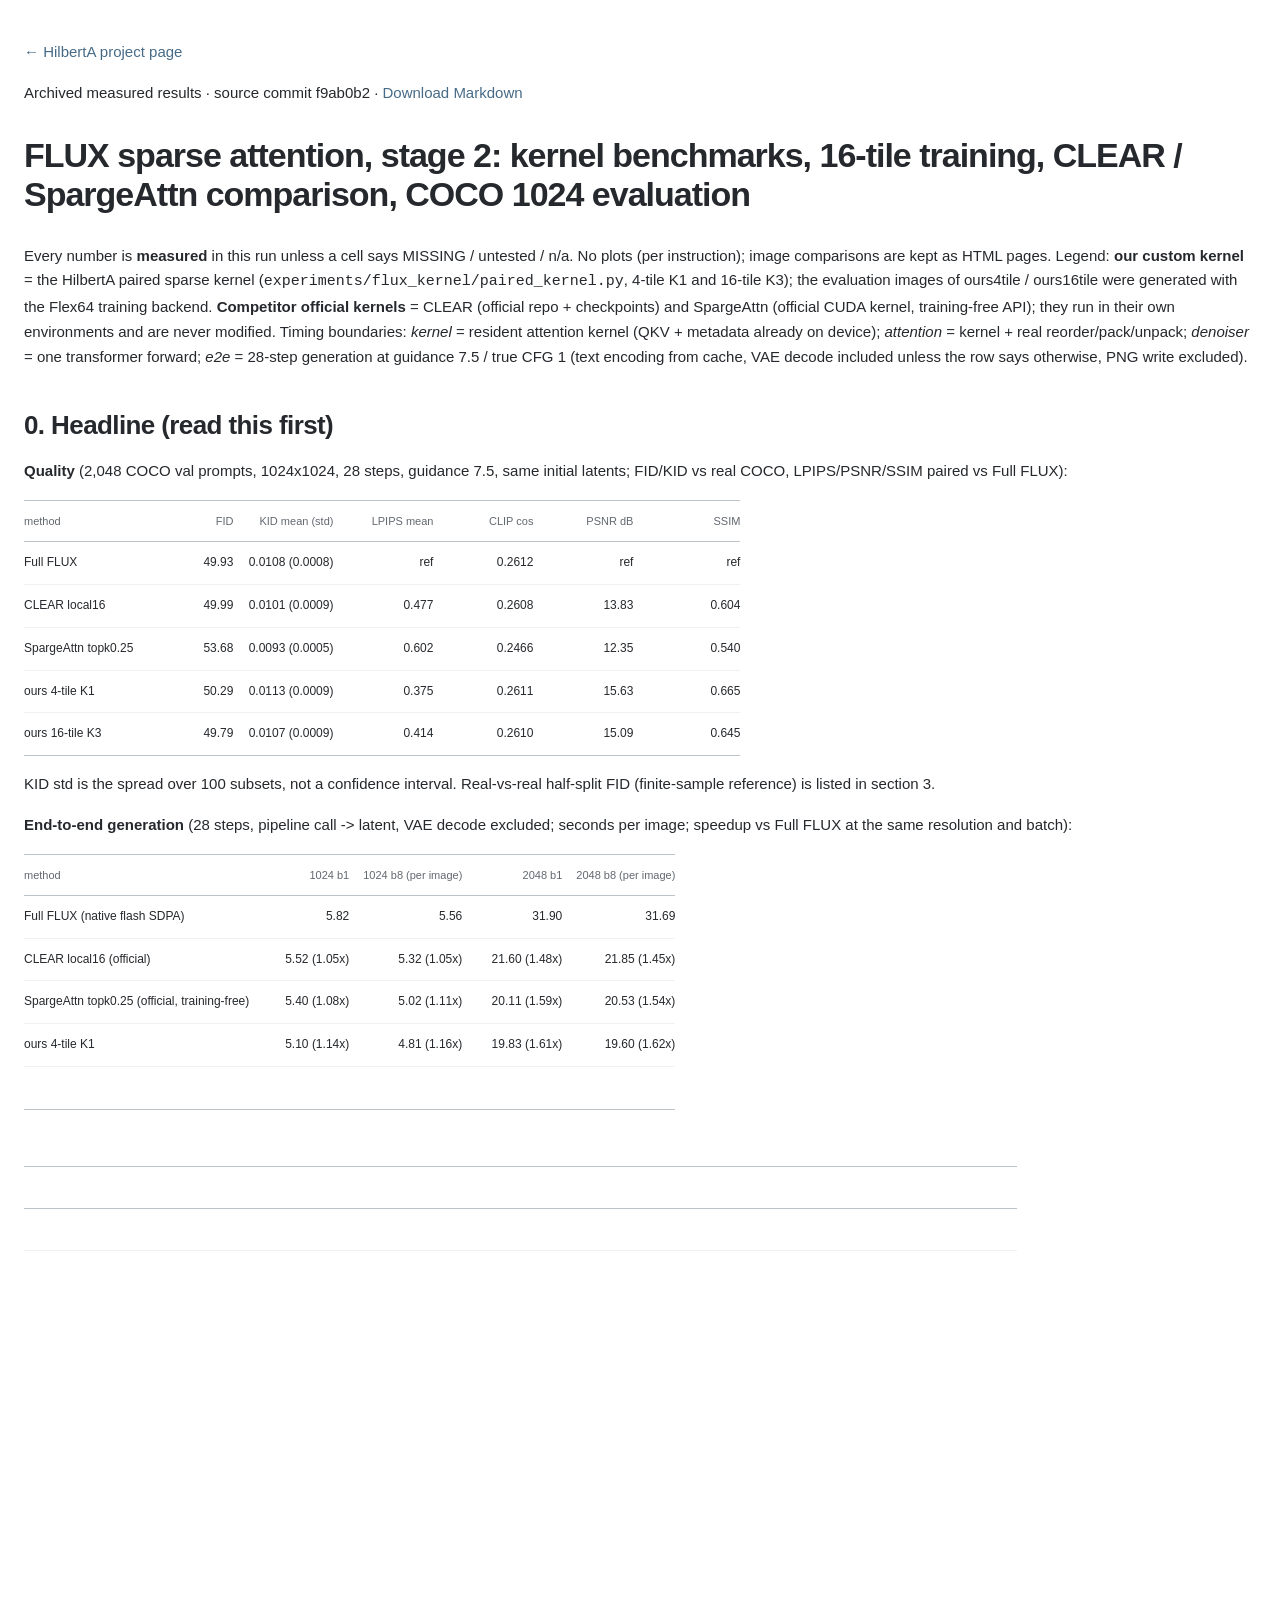
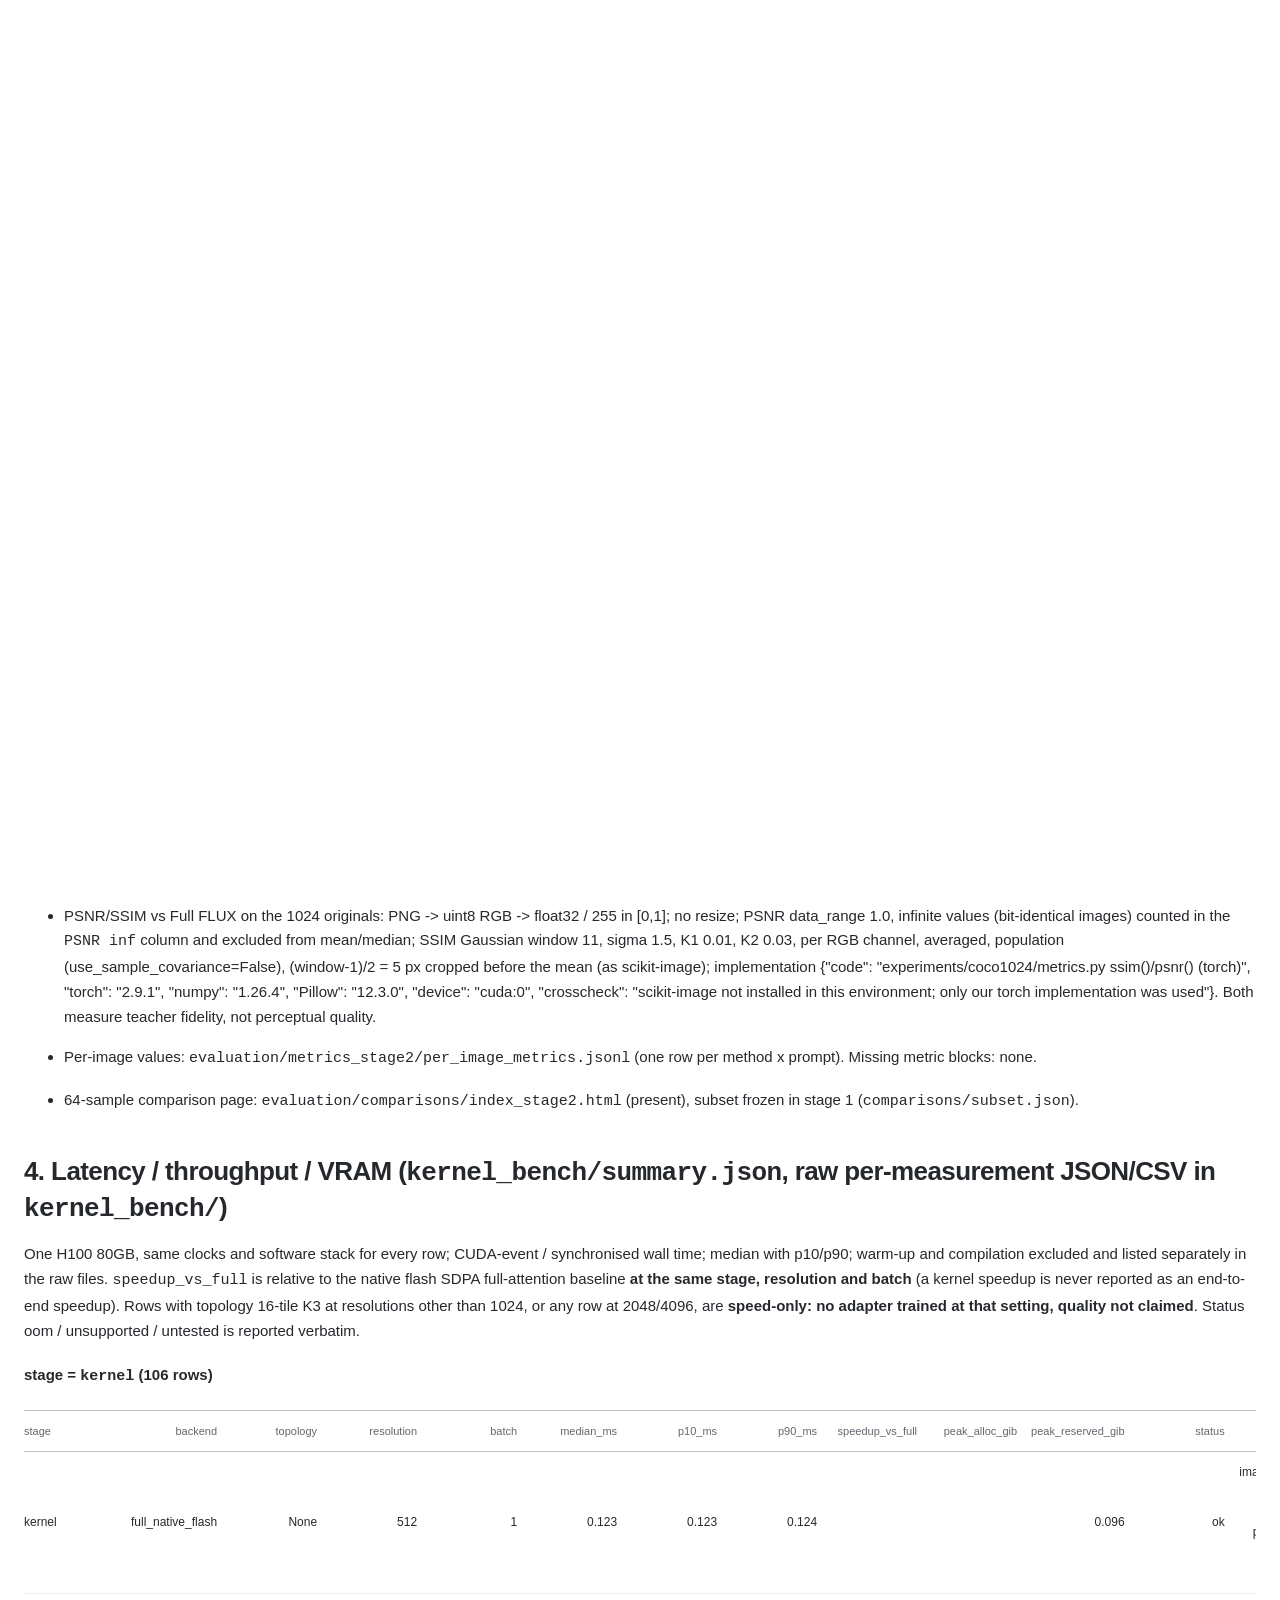
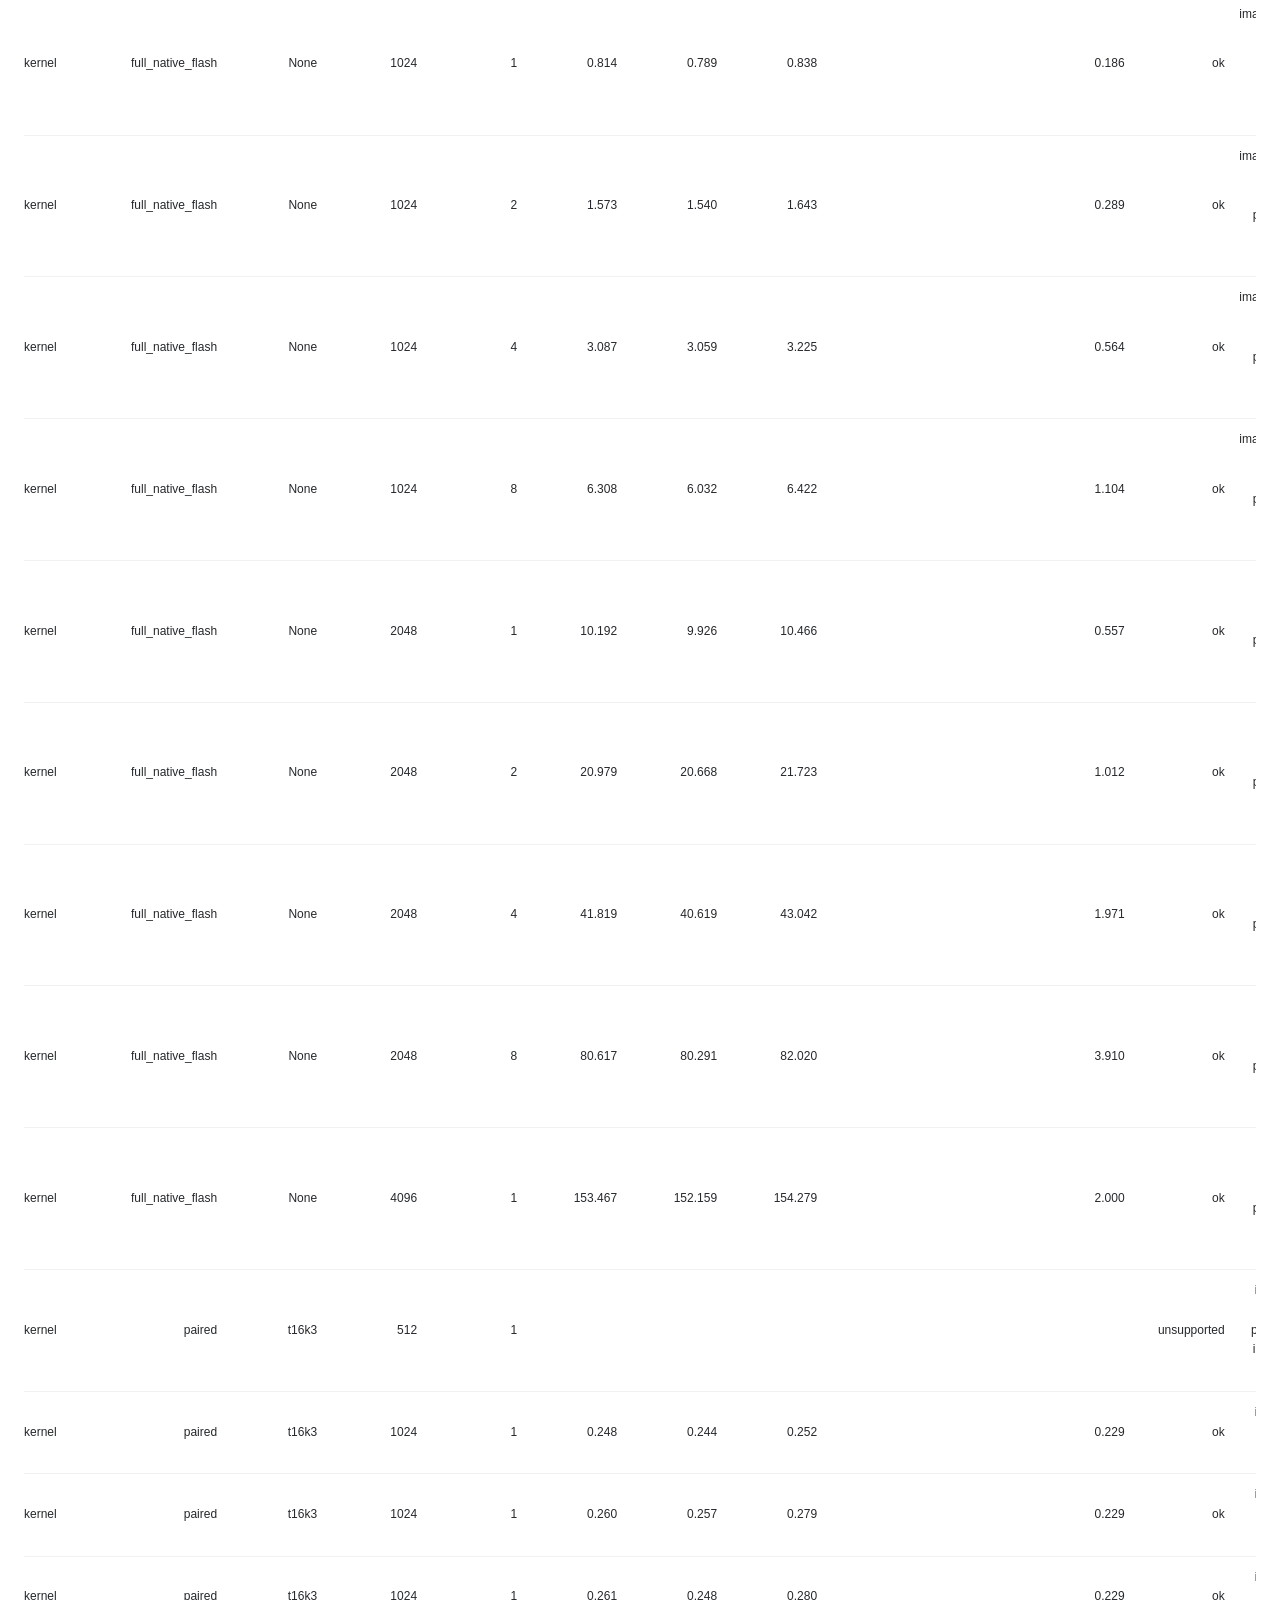
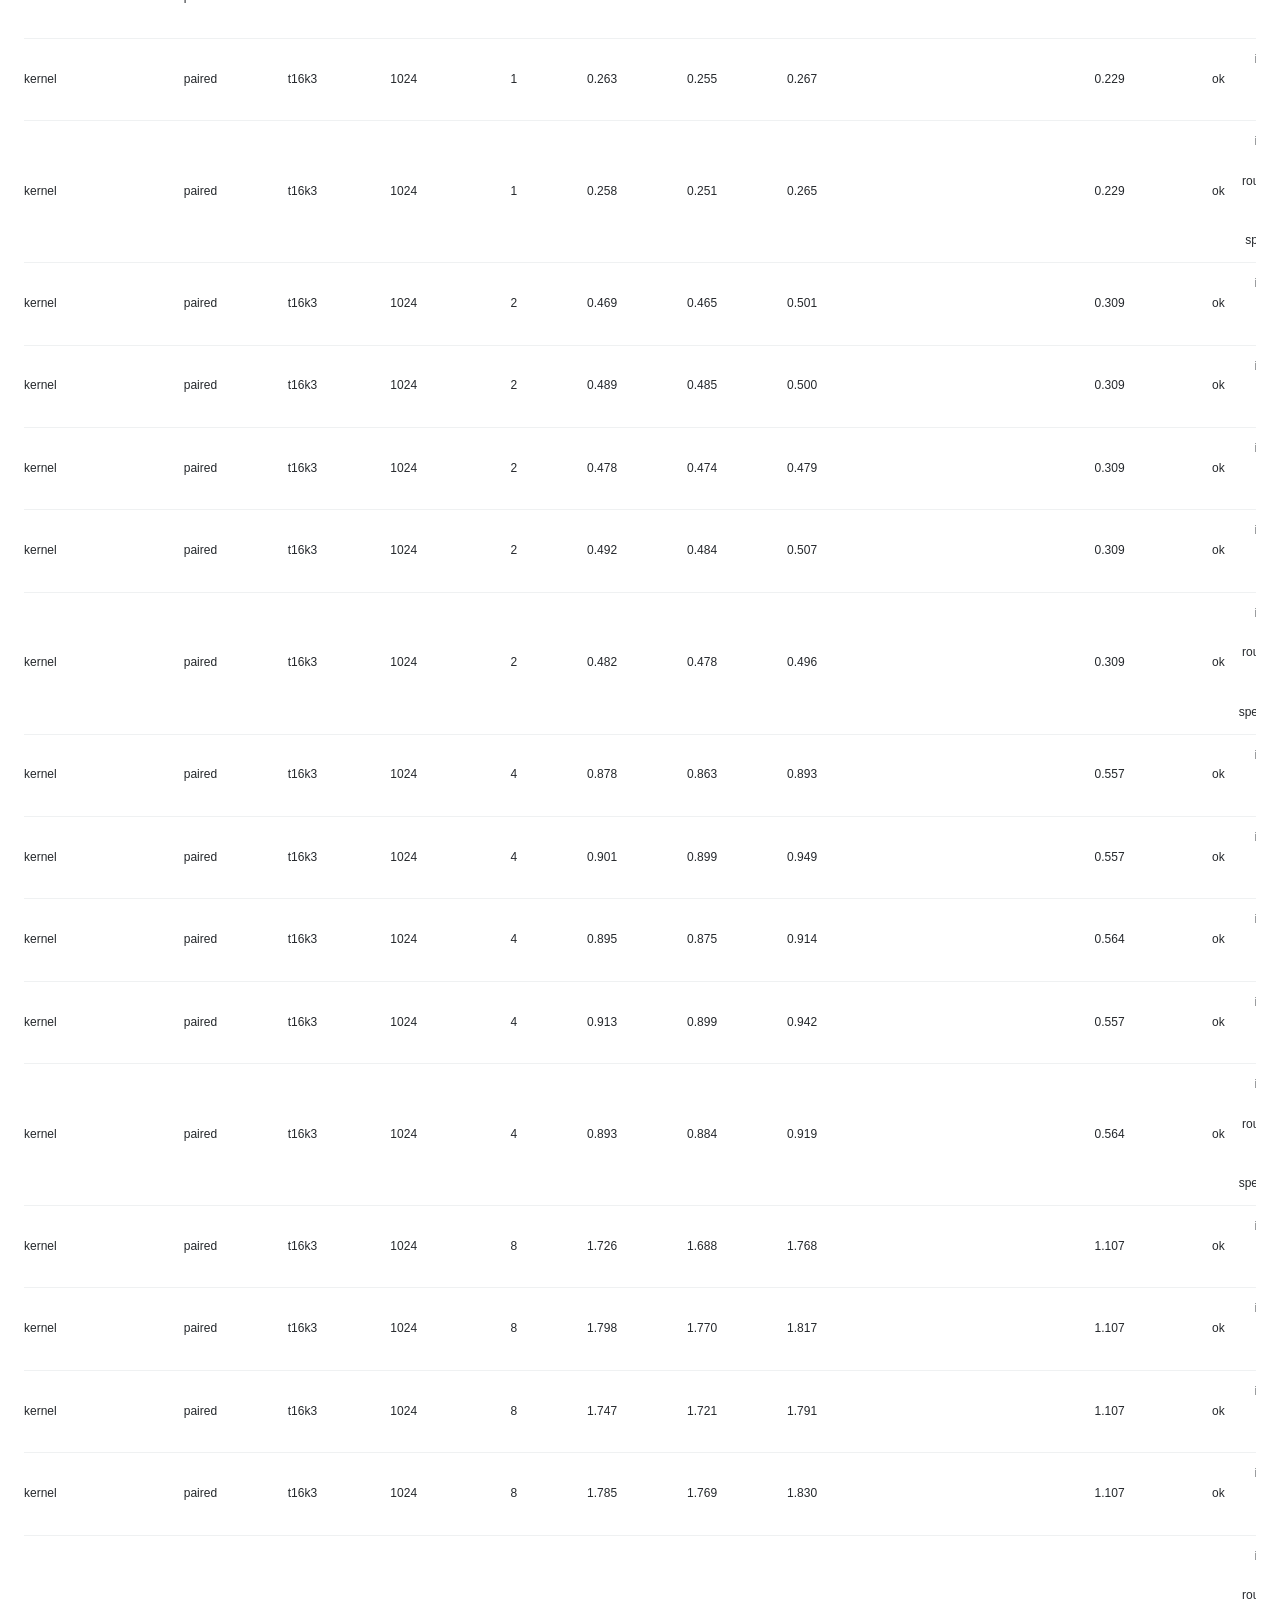
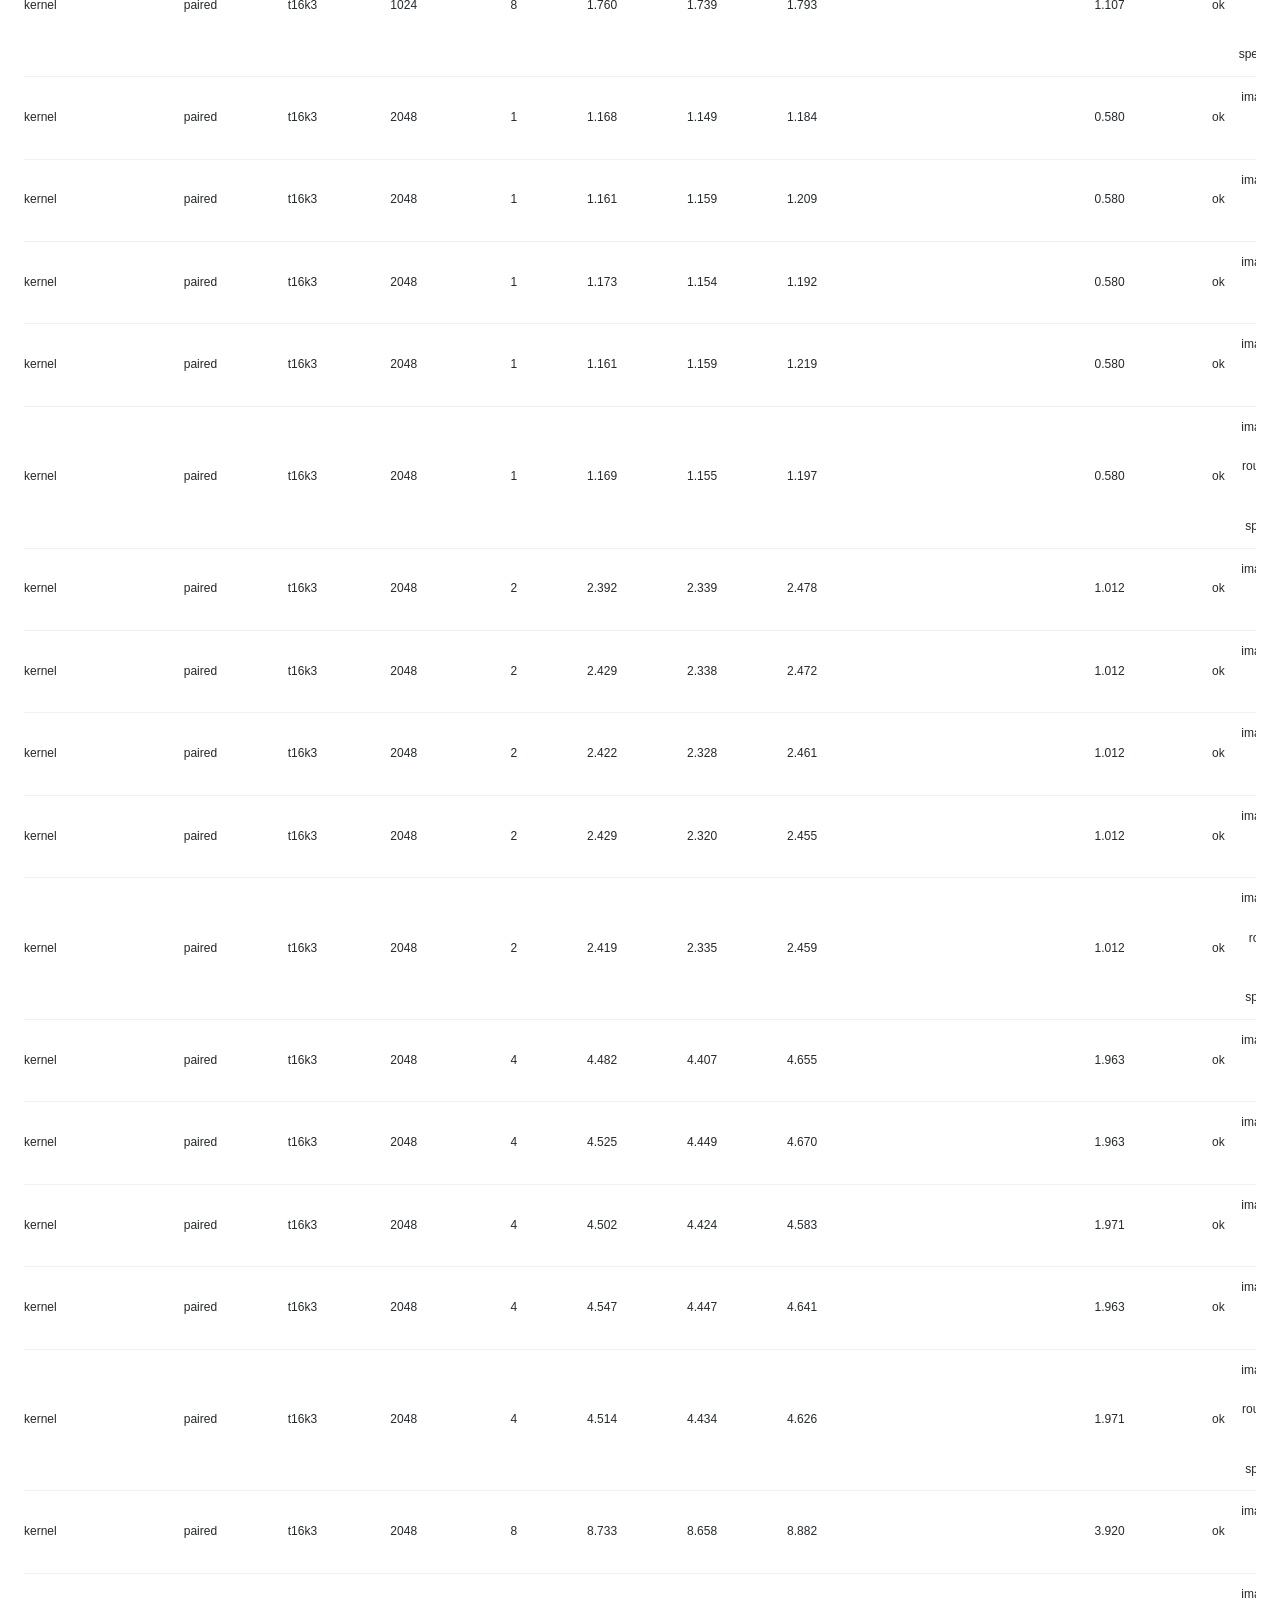
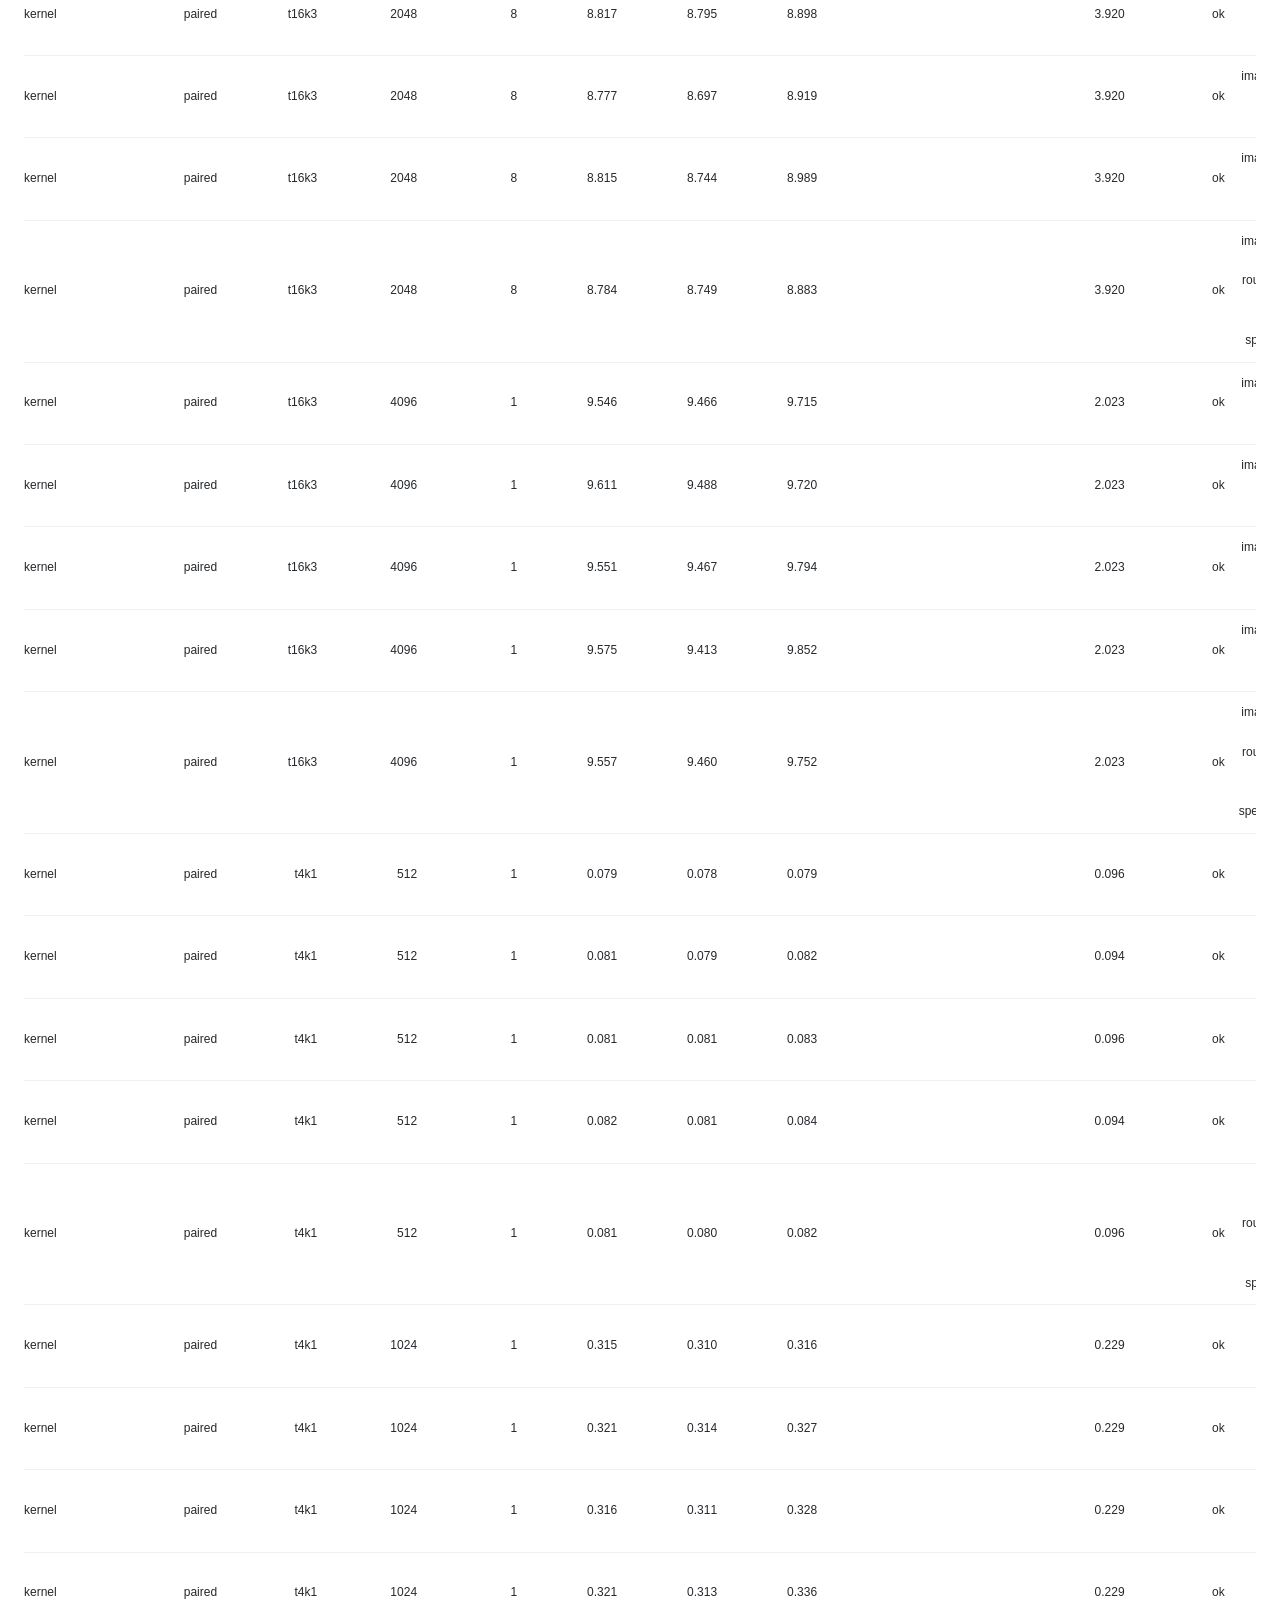
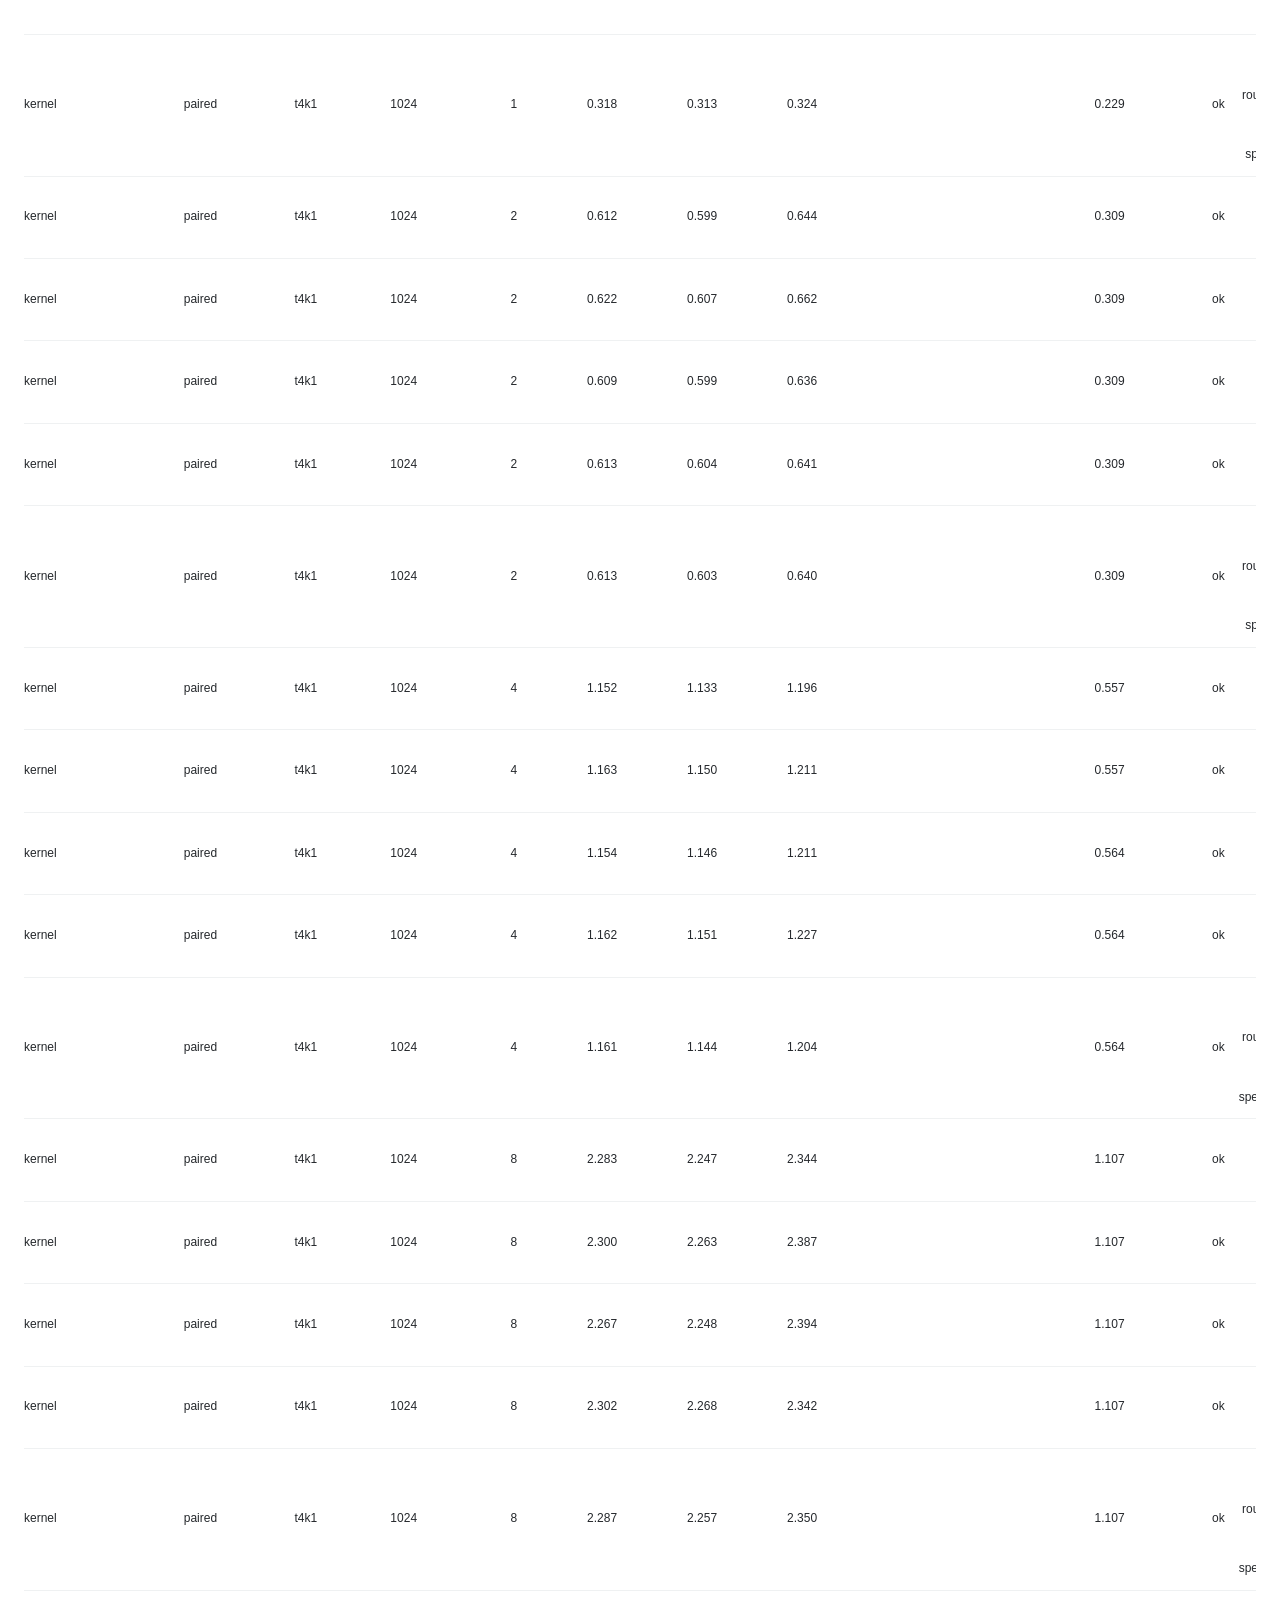
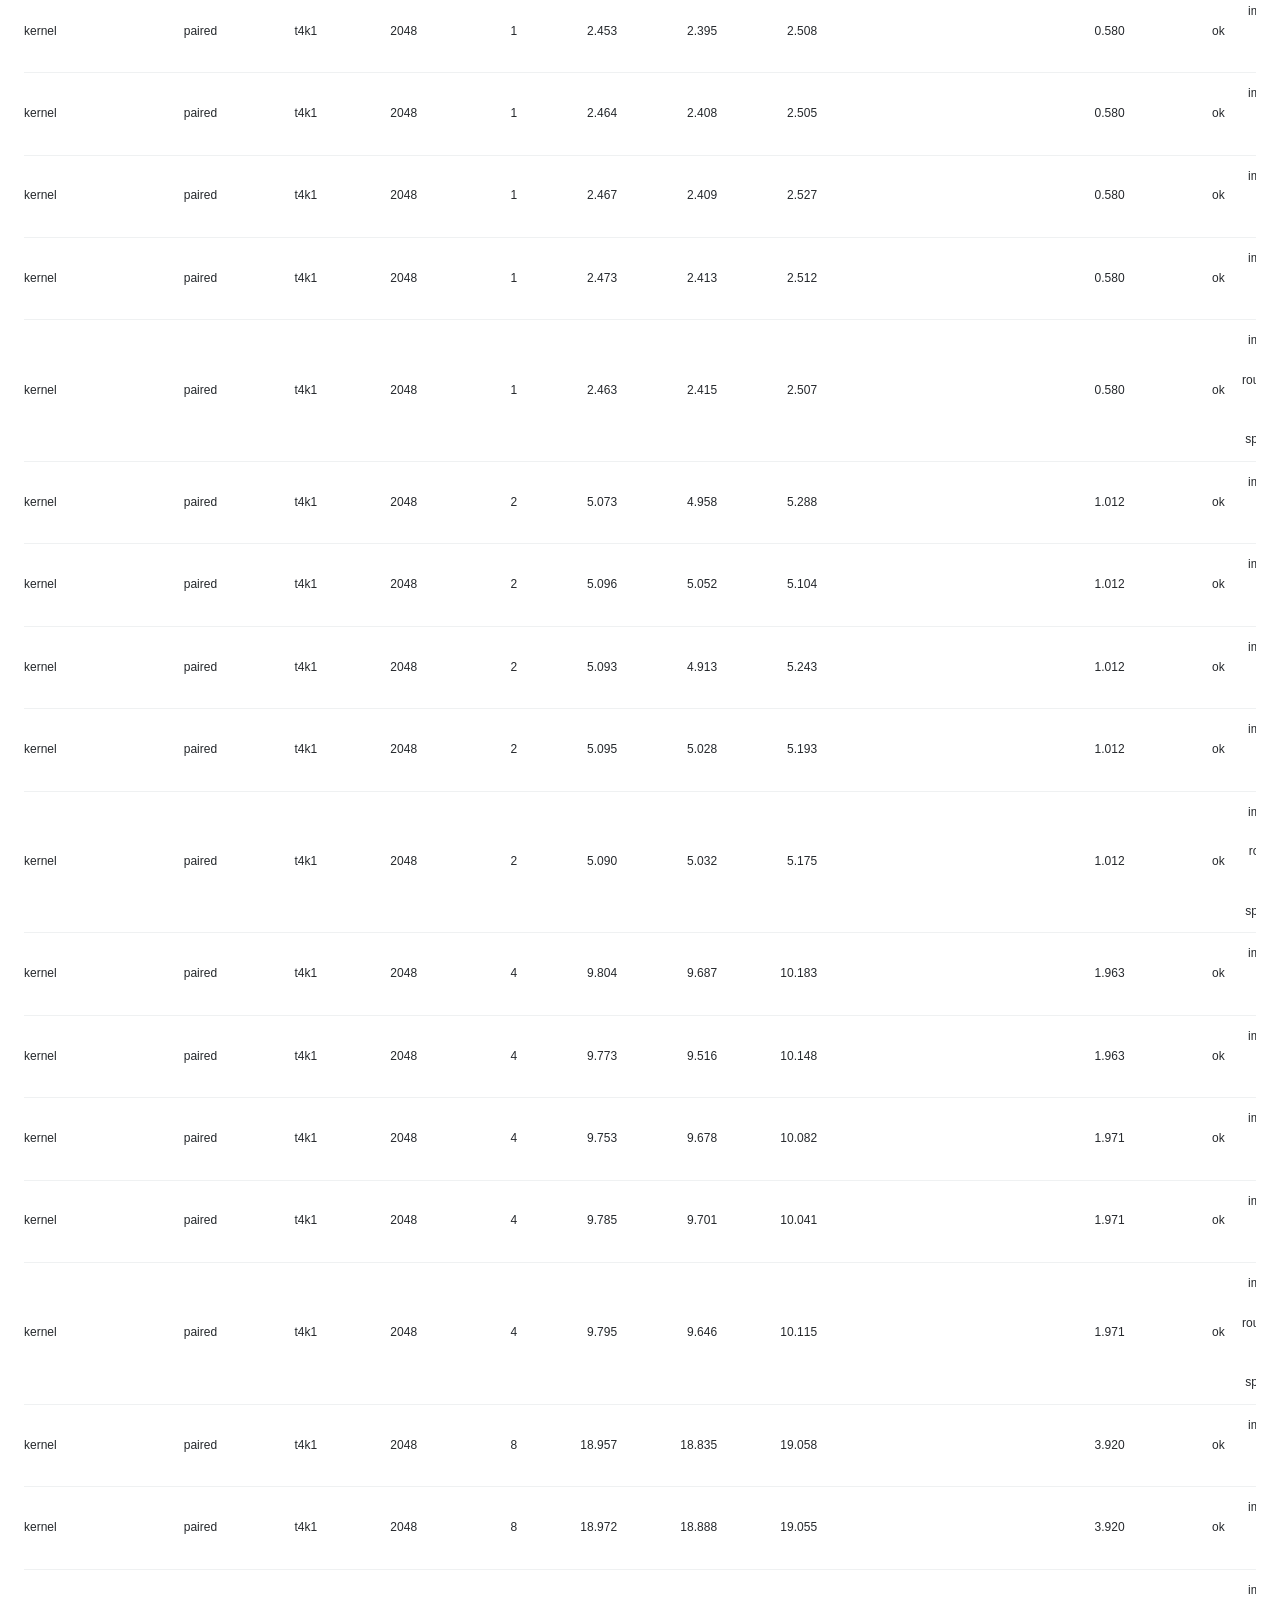
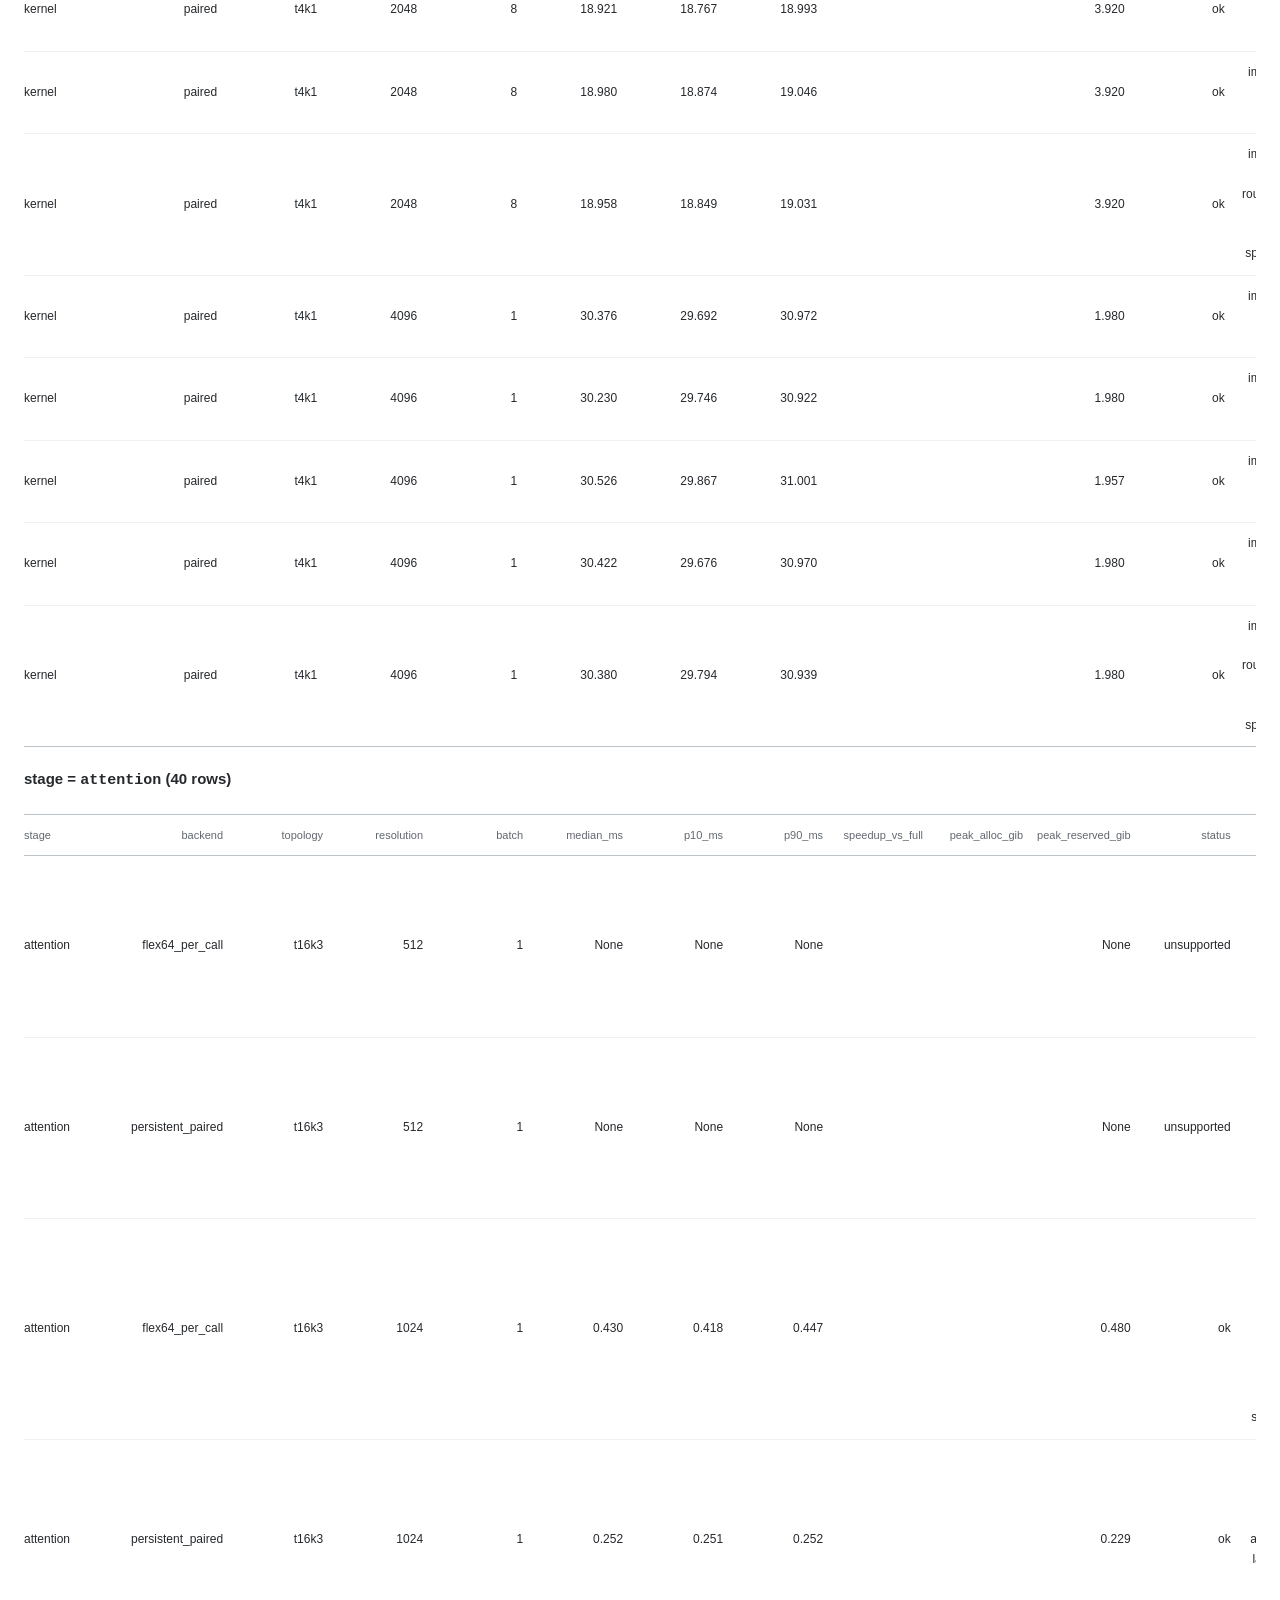
==== website/reports/REPORT_STAGE2.html @ 9c3aa0a6 "Publish HilbertA FLUX release and project site" ====
<!doctype html><html lang="en"><meta charset="utf-8"><meta name="viewport" content="width=device-width,initial-scale=1"><title>REPORT STAGE2 · HilbertA</title><link rel="stylesheet" href="../assets/style.css"><style>main{max-width:1400px;padding:40px 24px}h1{font-size:34px;letter-spacing:-1px;margin:30px 0}h2{font-size:26px;margin:40px 0 16px}h3{margin:24px 0 12px}p,ul{margin:16px 0}table{display:block;overflow:auto;max-width:100%;font-size:12px}pre{overflow:auto;padding:20px;background:#eef2e8}td,th{white-space:normal;min-width:100px}a{color:var(--accent)}</style><main><a href="../index.html">← HilbertA project page</a><p>Archived measured results · source commit f9ab0b2 · <a href="REPORT_STAGE2.md">Download Markdown</a></p><h1 id="flux-sparse-attention-stage-2-kernel-benchmarks-16-tile-training-clear-spargeattn-comparison-coco-1024-evaluation">FLUX sparse attention, stage 2: kernel benchmarks, 16-tile training, CLEAR / SpargeAttn comparison, COCO 1024 evaluation</h1>
<p>Every number is <strong>measured</strong> in this run unless a cell says MISSING / untested / n/a. No plots (per instruction); image comparisons are kept as HTML pages. 
Legend: <strong>our custom kernel</strong> = the HilbertA paired sparse kernel (<code>experiments/flux_kernel/paired_kernel.py</code>, 4-tile K1 and 16-tile K3); the evaluation images of ours4tile / ours16tile were generated with the Flex64 training backend. 
<strong>Competitor official kernels</strong> = CLEAR (official repo + checkpoints) and SpargeAttn (official CUDA kernel, training-free API); they run in their own environments and are never modified. 
Timing boundaries: <em>kernel</em> = resident attention kernel (QKV + metadata already on device); <em>attention</em> = kernel + real reorder/pack/unpack; <em>denoiser</em> = one transformer forward; <em>e2e</em> = 28-step generation at guidance 7.5 / true CFG 1 (text encoding from cache, VAE decode included unless the row says otherwise, PNG write excluded).</p>
<h2 id="0-headline-read-this-first">0. Headline (read this first)</h2>
<p><strong>Quality</strong> (2,048 COCO val prompts, 1024x1024, 28 steps, guidance 7.5, same initial latents; FID/KID vs real COCO, LPIPS/PSNR/SSIM paired vs Full FLUX):</p>
<table>
<thead>
<tr>
<th>method</th>
<th style="text-align: right;">FID</th>
<th style="text-align: right;">KID mean (std)</th>
<th style="text-align: right;">LPIPS mean</th>
<th style="text-align: right;">CLIP cos</th>
<th style="text-align: right;">PSNR dB</th>
<th style="text-align: right;">SSIM</th>
</tr>
</thead>
<tbody>
<tr>
<td>Full FLUX</td>
<td style="text-align: right;">49.93</td>
<td style="text-align: right;">0.0108 (0.0008)</td>
<td style="text-align: right;">ref</td>
<td style="text-align: right;">0.2612</td>
<td style="text-align: right;">ref</td>
<td style="text-align: right;">ref</td>
</tr>
<tr>
<td>CLEAR local16</td>
<td style="text-align: right;">49.99</td>
<td style="text-align: right;">0.0101 (0.0009)</td>
<td style="text-align: right;">0.477</td>
<td style="text-align: right;">0.2608</td>
<td style="text-align: right;">13.83</td>
<td style="text-align: right;">0.604</td>
</tr>
<tr>
<td>SpargeAttn topk0.25</td>
<td style="text-align: right;">53.68</td>
<td style="text-align: right;">0.0093 (0.0005)</td>
<td style="text-align: right;">0.602</td>
<td style="text-align: right;">0.2466</td>
<td style="text-align: right;">12.35</td>
<td style="text-align: right;">0.540</td>
</tr>
<tr>
<td>ours 4-tile K1</td>
<td style="text-align: right;">50.29</td>
<td style="text-align: right;">0.0113 (0.0009)</td>
<td style="text-align: right;">0.375</td>
<td style="text-align: right;">0.2611</td>
<td style="text-align: right;">15.63</td>
<td style="text-align: right;">0.665</td>
</tr>
<tr>
<td>ours 16-tile K3</td>
<td style="text-align: right;">49.79</td>
<td style="text-align: right;">0.0107 (0.0009)</td>
<td style="text-align: right;">0.414</td>
<td style="text-align: right;">0.2610</td>
<td style="text-align: right;">15.09</td>
<td style="text-align: right;">0.645</td>
</tr>
</tbody>
</table>
<p>KID std is the spread over 100 subsets, not a confidence interval. Real-vs-real half-split FID (finite-sample reference) is listed in section 3.</p>
<p><strong>End-to-end generation</strong> (28 steps, pipeline call -&gt; latent, VAE decode excluded; seconds per image; speedup vs Full FLUX at the same resolution and batch):</p>
<table>
<thead>
<tr>
<th>method</th>
<th style="text-align: right;">1024 b1</th>
<th style="text-align: right;">1024 b8 (per image)</th>
<th style="text-align: right;">2048 b1</th>
<th style="text-align: right;">2048 b8 (per image)</th>
</tr>
</thead>
<tbody>
<tr>
<td>Full FLUX (native flash SDPA)</td>
<td style="text-align: right;">5.82</td>
<td style="text-align: right;">5.56</td>
<td style="text-align: right;">31.90</td>
<td style="text-align: right;">31.69</td>
</tr>
<tr>
<td>CLEAR local16 (official)</td>
<td style="text-align: right;">5.52 (1.05x)</td>
<td style="text-align: right;">5.32 (1.05x)</td>
<td style="text-align: right;">21.60 (1.48x)</td>
<td style="text-align: right;">21.85 (1.45x)</td>
</tr>
<tr>
<td>SpargeAttn topk0.25 (official, training-free)</td>
<td style="text-align: right;">5.40 (1.08x)</td>
<td style="text-align: right;">5.02 (1.11x)</td>
<td style="text-align: right;">20.11 (1.59x)</td>
<td style="text-align: right;">20.53 (1.54x)</td>
</tr>
<tr>
<td>ours 4-tile K1</td>
<td style="text-align: right;">5.10 (1.14x)</td>
<td style="text-align: right;">4.81 (1.16x)</td>
<td style="text-align: right;">19.83 (1.61x)</td>
<td style="text-align: right;">19.60 (1.62x)</td>
</tr>
<tr>
<td>ours 16-tile K3</td>
<td style="text-align: right;">4.96 (1.17x)</td>
<td style="text-align: right;">4.70 (1.18x)</td>
<td style="text-align: right;">17.65 (1.81x)</td>
<td style="text-align: right;">17.40 (1.82x)</td>
</tr>
</tbody>
</table>
<p><strong>Denoiser forward</strong> (one transformer call, batch 1, ms) and <strong>attention kernel</strong> (57-layer phase-weighted per-layer latency, batch 1, ms):</p>
<table>
<thead>
<tr>
<th>method</th>
<th style="text-align: right;">denoiser 1024</th>
<th style="text-align: right;">denoiser 2048</th>
<th style="text-align: right;">denoiser 4096</th>
<th style="text-align: right;">kernel 512</th>
<th style="text-align: right;">kernel 1024</th>
<th style="text-align: right;">kernel 2048</th>
<th style="text-align: right;">kernel 4096</th>
</tr>
</thead>
<tbody>
<tr>
<td>Full FLUX (native flash SDPA)</td>
<td style="text-align: right;">208</td>
<td style="text-align: right;">1150</td>
<td style="text-align: right;">11128</td>
<td style="text-align: right;">0.123</td>
<td style="text-align: right;">0.814</td>
<td style="text-align: right;">10.192</td>
<td style="text-align: right;">153.467</td>
</tr>
<tr>
<td>CLEAR local16 (official)</td>
<td style="text-align: right;">198 (1.06x)</td>
<td style="text-align: right;">773 (1.49x)</td>
<td style="text-align: right;">OOM</td>
<td style="text-align: right;">n/a (end-to-end only)</td>
<td style="text-align: right;">n/a (end-to-end only)</td>
<td style="text-align: right;">n/a (end-to-end only)</td>
<td style="text-align: right;">n/a (end-to-end only)</td>
</tr>
<tr>
<td>SpargeAttn topk0.25 (official, training-free)</td>
<td style="text-align: right;">193 (1.08x)</td>
<td style="text-align: right;">714 (1.61x)</td>
<td style="text-align: right;">3592 (3.10x)</td>
<td style="text-align: right;">n/a (end-to-end only)</td>
<td style="text-align: right;">n/a (end-to-end only)</td>
<td style="text-align: right;">n/a (end-to-end only)</td>
<td style="text-align: right;">n/a (end-to-end only)</td>
</tr>
<tr>
<td>ours 4-tile K1</td>
<td style="text-align: right;">180 (1.16x)</td>
<td style="text-align: right;">712 (1.61x)</td>
<td style="text-align: right;">3938 (2.83x)</td>
<td style="text-align: right;">0.081 (1.53x)</td>
<td style="text-align: right;">0.318 (2.56x)</td>
<td style="text-align: right;">2.463 (4.14x)</td>
<td style="text-align: right;">30.380 (5.05x)</td>
</tr>
<tr>
<td>ours 16-tile K3</td>
<td style="text-align: right;">177 (1.18x)</td>
<td style="text-align: right;">640 (1.80x)</td>
<td style="text-align: right;">2757 (4.04x)</td>
<td style="text-align: right;">UNSUPPORTED</td>
<td style="text-align: right;">0.258 (3.16x)</td>
<td style="text-align: right;">1.169 (8.72x)</td>
<td style="text-align: right;">9.557 (16.06x)</td>
</tr>
</tbody>
</table>
<p><strong>How to read these numbers</strong></p>
<ul>
<li>All speed rows come from one harness on single, exclusive H100 80GB GPUs (separate GPUs of one node ran different parts concurrently; a part refuses to start if another process is on its GPU). Competitors run their official code and weights in their own venvs inside the same harness: same prompts, initial latents, warm-up, 3 timed repeats, timing boundary and VRAM accounting; their setup (checkpoint load, processor install, block-mask build) is outside the timed region.</li>
<li>Our LoRA is <strong>merged into the bf16 weights</strong> for timing (deployment form, zero extra cost). Merge gate: same-input rel-L2 merged vs unmerged = 0.005, 0.0053 (&lt; 0.02). Rows with the unmerged FP32 side-branch LoRA are kept as <code>*_lora_unmerged</code> (about 0.8x of Full at 1024) and are not used in the tables. At 2048/4096 no adapter was trained: speed only, quality not claimed (a merged LoRA has the same cost).</li>
<li>The 2,048 evaluation images of ours were generated with the Flex64 <strong>training</strong> backend; the speed numbers use our <strong>custom paired inference kernel</strong>. Consistency gate with the 4-tile LoRA on 3 teacher-cache states: paired vs Flex64 rel-L2 0.0066, 0.0105, 0.0159 (tolerance 0.02); whole-denoiser paired vs dense-mask SDPA rel-L2 t4k1@1024=0.0095, t16k3@1024=0.0094, t4k1@2048=0.0086, t16k3@2048=0.0082, t4k1@4096=0.0069, t16k3@4096=0.0076.</li>
<li>Why 1024 gains are small: at 4,608 tokens attention is about 22% of the denoiser (Full: 0.81 ms/layer x 57 = 46 ms of 208 ms), so even zero-cost attention caps the denoiser speedup near 1.28x. The share grows with tokens (about 50% at 2048, about 78% at 4096), which is where the 1.8x / 4.0x denoiser speedups of 16-tile K3 come from. Kernel latency x 57 layers predicts the measured denoiser time within 1% at 1024 and 2048 (within 7% at 4096).</li>
<li>SpargeAttn is sparse <strong>and</strong> quantized (Q/K INT8, V FP8 inside its kernel); ours and CLEAR run BF16 attention. CLEAR is a full fine-tune of the attention projections (official checkpoint, training steps of the released checkpoint unknown).</li>
<li>OOM / unsupported, reported verbatim: CLEAR at 4096 (official create_block_mask requests 195 GiB); every method's denoiser at 4096 batch 8 (MLP activations; batch 4 already peaks at 48 GiB); 16-tile at 512 (build_plan needs &gt;= 256 tokens per tile). CLEAR 2048 denoiser rows were re-measured in a fresh process after an allocator-state OOM; the superseded rows are kept with a note.</li>
<li>Competitor configuration screening (section 5) used the competitors' own scripts on 32 development prompts (VAE decode included); the choice rule is lowest latency only. In the unified harness above, both chosen competitors are faster than Full at every point where they ran.</li>
</ul>
<h2 id="1-environment-and-commits">1. Environment and commits</h2>
<ul>
<li>Stage-1 source commit (4-tile run, <code>source_commit.txt</code>): <code>9c35fcc24edf5ff27b10dc43f20d33e7fa76ab48</code></li>
<li>Stage-2 source commit (<code>source_commit_stage2.txt</code>): <code>e9ac4b4f873befc70bf0330c4d77a62e286faa34</code></li>
<li><code>training/config.json</code> software: python 3.11.2, packages {"torch": "2.9.1", "diffusers": "0.36.0", "transformers": "4.55.2", "peft": "0.17.1", "accelerate": "1.14.0", "triton": "3.5.1", "numpy": "1.26.4", "Pillow": "12.3.0", "safetensors": "0.8.0", "torch-fidelity": "0.4.0", "lpips": "0.1.4", "scipy": "1.17.1"}, CUDA 12.9, cudnn 91100, GPUs 8 x NVIDIA H100 80GB HBM3, host dccd-pcde4-1004-0-d629-bf19-7f51</li>
<li><code>training_16tile_k3/config.json</code> software: python 3.11.2, packages {"torch": "2.9.1", "diffusers": "0.36.0", "transformers": "4.55.2", "peft": "0.17.1", "accelerate": "1.14.0", "triton": "3.5.1", "numpy": "1.26.4", "Pillow": "12.3.0", "safetensors": "0.8.0", "torch-fidelity": "0.4.0", "lpips": "0.1.4", "scipy": "1.17.1"}, CUDA 12.9, cudnn 91100, GPUs 8 x NVIDIA H100 80GB HBM3, host n124-105-214</li>
<li>Metrics environment: {"python": "3.11.2", "torch": "2.9.1", "torch_fidelity": "0.4.0", "lpips": "0.1.4", "transformers": "4.55.2", "numpy": "1.26.4", "Pillow": "12.3.0", "scipy": "1.17.1", "scikit_image": null}</li>
<li>Generation protocol <code>full_flux</code>: backend native_sdpa_flash (full attention, no LoRA); steps 28; guidance 7.5; true_cfg 1.0; batch 1; adapter - (- updates); manifest sha <code>5a2d7bf1f5151a4bc805a1b8000e5041510f29e8ebeab3428fce2994c6222fcc</code></li>
<li>Generation protocol <code>ours</code>: backend FlexAttention64 packed QKV (per-layer pack/unpack); steps 28; guidance 7.5; true_cfg 1.0; batch 1; adapter fb4bc94aa94f7dfe267db6f6ebedd0895b31e7d18687e551483fde5cbae8f6d8 (1792 updates); manifest sha <code>5a2d7bf1f5151a4bc805a1b8000e5041510f29e8ebeab3428fce2994c6222fcc</code></li>
<li>Generation protocol <code>ours16tile</code>: backend FlexAttention64 packed QKV (per-layer pack/unpack); steps 28; guidance 7.5; true_cfg 1.0; batch 1; adapter 85491a8548a9533c5bf87ca1d7e6440741b5be36cb77d0ce97eb86ed467abc10 (1792 updates); manifest sha <code>5a2d7bf1f5151a4bc805a1b8000e5041510f29e8ebeab3428fce2994c6222fcc</code></li>
<li>Generation protocol <code>clear_local16</code>: backend torch FlexAttention (official processors, torch.compile), shared global block mask; steps 28; guidance 7.5; true_cfg 1.0; batch 1; adapter - (- updates); manifest sha <code>5a2d7bf1f5151a4bc805a1b8000e5041510f29e8ebeab3428fce2994c6222fcc</code></li>
<li>Generation protocol <code>sparge_topk0.25</code>: backend spas_sage2_attn_meansim_topk_cuda; steps 28; guidance 7.5; true_cfg 1.0; batch 1; adapter - (- updates); manifest sha <code>5a2d7bf1f5151a4bc805a1b8000e5041510f29e8ebeab3428fce2994c6222fcc</code></li>
</ul>
<h2 id="2-training-actual-batch-updates-checkpoints">2. Training (actual batch / updates / checkpoints)</h2>
<h3 id="run-a-4-tile-k1-stage-1-reused-training">Run A: 4-tile K1 (stage 1, reused) (<code>training/</code>)</h3>
<ul>
<li>Topology: tiles 4, bridge block64_k1_reciprocal (K=1), shared 0, grid 64, text tokens 512; backend FlexAttention64 packed QKV (flex options ada)</li>
<li>LoRA r32 alpha 32 dropout 0.0, trainable params 74711040; init: original FLUX plus zero LoRA; no old LoRA loaded</li>
<li><strong>Actual batch:</strong> microbatch 8 x 8 ranks x accum 1 = global batch 64; <strong>planned updates 1792</strong> over 114688 records (1 epoch), shuffle seed 2707</li>
<li>Optimizer adamw betas(.9,.999) eps1e-8 wd1e-4; lr 5e-05, warmup 100, constant after warmup; grad clip 1.0; precision BF16 base, FP32 LoRA</li>
<li>Hashes: image_mask <code>04864d8e08df1c8fc11e19de7349f2fb6bff1a82f257bbdda81ca32e8614ec9c</code>, lora_targets <code>0017a3b06fae39759257930d6c2da2cf872ee39d5d5edfae8586145120f1c1f7</code>, manifest <code>509b174550d284ba0122e84566e0674e4de379e896ef835e50004fcaae48af13</code></li>
<li>complete.json: {"complete": true, "completed_updates": 1792, "processed_records": 114688, "records": 114688}</li>
<li>metrics.jsonl: <strong>1792 updates done</strong>, 114688 records, epoch fraction 1.0000; wall 3.32 h; median update 6.65 s; peak allocated 44.7 GiB; final train MSE 0.029450</li>
<li><strong>Final checkpoint:</strong> <code>training/checkpoints/adapter_step001792.pt</code></li>
</ul>
<h3 id="run-b-16-tile-k3-stage-2-training_16tile_k3">Run B: 16-tile K3 (stage 2) (<code>training_16tile_k3/</code>)</h3>
<ul>
<li>Topology: tiles 16, bridge block64_k3_reciprocal (K=3), shared 0, grid 64, text tokens 512; backend FlexAttention64 packed QKV (flex options ada)</li>
<li>LoRA r32 alpha 32 dropout 0.0, trainable params 74711040; init: original FLUX plus zero LoRA; no old LoRA loaded</li>
<li><strong>Actual batch:</strong> microbatch 8 x 8 ranks x accum 1 = global batch 64; <strong>planned updates 1792</strong> over 114688 records (1 epoch), shuffle seed 2707</li>
<li>Optimizer adamw betas(.9,.999) eps1e-8 wd1e-4; lr 5e-05, warmup 100, constant after warmup; grad clip 1.0; precision BF16 base, FP32 LoRA</li>
<li>Hashes: image_mask <code>cfc5088810be964580a74744f94ccb54baa8d0745b53eb9e3b263bf9d6e6323f</code>, lora_targets <code>0017a3b06fae39759257930d6c2da2cf872ee39d5d5edfae8586145120f1c1f7</code>, manifest <code>509b174550d284ba0122e84566e0674e4de379e896ef835e50004fcaae48af13</code></li>
<li>complete.json: {"complete": true, "completed_updates": 1792, "processed_records": 114688, "records": 114688}</li>
<li>metrics.jsonl: <strong>1792 updates done</strong>, 114688 records, epoch fraction 1.0000; wall 3.19 h; median update 6.39 s; peak allocated 44.7 GiB; final train MSE 0.047847</li>
<li><strong>Final checkpoint:</strong> <code>training_16tile_k3/checkpoints/adapter_step001792.pt</code></li>
</ul>
<p>Both runs: fresh LoRA from the original FLUX.1-dev (no 4-tile adapter loaded for run B), same teacher cache (2,048 prompts x 2 seeds x 28 steps = 114,688 records), same global batch / optimizer. The final checkpoint is the end-of-epoch adapter; no checkpoint was chosen by evaluation.</p>
<h2 id="3-quality-2048-coco-val-prompts-1024-x-1024-seed-2707-matched-initial-latents">3. Quality (2,048 COCO val prompts, 1024 x 1024, seed 2707, matched initial latents)</h2>
<table>
<thead>
<tr>
<th>Method</th>
<th>What it is</th>
<th style="text-align: right;">FID (aux.)</th>
<th style="text-align: right;">KID mean +- std</th>
<th style="text-align: right;">LPIPS mean / median / p90</th>
<th style="text-align: right;">CLIP cos</th>
<th style="text-align: right;">PSNR mean / median (dB)</th>
<th style="text-align: right;">PSNR inf</th>
<th style="text-align: right;">SSIM mean / median</th>
</tr>
</thead>
<tbody>
<tr>
<td>Full FLUX</td>
<td>native flash SDPA full attention, no LoRA (baseline; official PyTorch/diffusers kernel)</td>
<td style="text-align: right;">49.933</td>
<td style="text-align: right;">0.010783 +- 0.000822</td>
<td style="text-align: right;">reference</td>
<td style="text-align: right;">0.2612</td>
<td style="text-align: right;">reference</td>
<td style="text-align: right;">reference</td>
<td style="text-align: right;">reference</td>
</tr>
<tr>
<td>ours4tile</td>
<td>4-tile K1 reciprocal, no shared, Flex64, LoRA r32 (our method; <strong>our custom kernel</strong> in kernel_bench, Flex64 for the evaluation images)</td>
<td style="text-align: right;">50.285</td>
<td style="text-align: right;">0.011262 +- 0.000883</td>
<td style="text-align: right;">0.3755 / 0.3739 / 0.5327</td>
<td style="text-align: right;">0.2611</td>
<td style="text-align: right;">15.63 / 15.33</td>
<td style="text-align: right;">0</td>
<td style="text-align: right;">0.6652 / 0.6701</td>
</tr>
<tr>
<td>ours16tile</td>
<td>16-tile K3 reciprocal, no shared, Flex64, LoRA r32 (our method; <strong>our custom kernel</strong> in kernel_bench, Flex64 for the evaluation images)</td>
<td style="text-align: right;">49.789</td>
<td style="text-align: right;">0.010658 +- 0.000894</td>
<td style="text-align: right;">0.4136 / 0.4184 / 0.5573</td>
<td style="text-align: right;">0.2610</td>
<td style="text-align: right;">15.09 / 14.80</td>
<td style="text-align: right;">0</td>
<td style="text-align: right;">0.6452 / 0.6454</td>
</tr>
<tr>
<td>clear_local16</td>
<td>CLEAR official code + official checkpoint, config local16  (<strong>competitor official kernel/path</strong>)</td>
<td style="text-align: right;">49.993</td>
<td style="text-align: right;">0.010100 +- 0.000877</td>
<td style="text-align: right;">0.4765 / 0.4820 / 0.6010</td>
<td style="text-align: right;">0.2608</td>
<td style="text-align: right;">13.83 / 13.66</td>
<td style="text-align: right;">0</td>
<td style="text-align: right;">0.6037 / 0.6083</td>
</tr>
<tr>
<td>sparge_topk0.25</td>
<td>SpargeAttn training-free spas_sage2_attn_meansim_topk_cuda, config topk0.25  (<strong>competitor official kernel</strong>)</td>
<td style="text-align: right;">53.683</td>
<td style="text-align: right;">0.009262 +- 0.000484</td>
<td style="text-align: right;">0.6019 / 0.6139 / 0.7287</td>
<td style="text-align: right;">0.2466</td>
<td style="text-align: right;">12.35 / 12.12</td>
<td style="text-align: right;">0</td>
<td style="text-align: right;">0.5402 / 0.5391</td>
</tr>
</tbody>
</table>
<ul>
<li>FID/KID vs real COCO (2048 images each): torch-fidelity 0.4.0, torch-fidelity inception-v3-compat 2048 pool, weights sha <code>6726825d0af5f729cebd5821db510b11b1cfad8faad88a03f1befd49fb9129b2</code>; KID 100 subsets x 1000, seed 2707, raw KID (no x1000); <strong>KID std is the spread over subsets, not a confidence interval</strong>. KID is primary; FID at n=2,048 is finite-sample biased (auxiliary). Real half-vs-half FID 58.171 (n=1024).</li>
<li>Stage-1 Inception features were reused only after verifying every PNG's sha256 against the generation manifests (<code>metrics.py features_valid</code>); new sets were computed with the same extractor.</li>
<li>LPIPS: {"metric": "LPIPS-Alex at512", "resize": "bilinear antialias 1024-&gt;512 on [-1,1] float", "implementation": {"package": "lpips", "version": "0.1.4", "net": "alex", "lpips_version": "0.1", "torch": "2.9.1"}}; paired with Full FLUX (same prompt + initial latent); lower = closer to the teacher, not a quality claim.</li>
<li>CLIP cosine: {"metric": "CLIP cosine", "model": "openai/clip-vit-large-patch14", "revision": "32bd64288804d66eefd0ccbe215aa642df71cc41", "transformers": "4.55.2", "note": "L2-normalised image/text embeddings, mean cosine, no scaling (not CLIPScore x100 / x2.5)"}; COCO real photos score 0.2568 (n=2048).</li>
<li>PSNR/SSIM vs Full FLUX on the 1024 originals: PNG -&gt; uint8 RGB -&gt; float32 / 255 in [0,1]; no resize; PSNR data_range 1.0, infinite values (bit-identical images) counted in the <code>PSNR inf</code> column and excluded from mean/median; SSIM Gaussian window 11, sigma 1.5, K1 0.01, K2 0.03, per RGB channel, averaged, population (use_sample_covariance=False), (window-1)/2 = 5 px cropped before the mean (as scikit-image); implementation {"code": "experiments/coco1024/metrics.py ssim()/psnr() (torch)", "torch": "2.9.1", "numpy": "1.26.4", "Pillow": "12.3.0", "device": "cuda:0", "crosscheck": "scikit-image not installed in this environment; only our torch implementation was used"}. Both measure teacher fidelity, not perceptual quality.</li>
<li>
<p>Per-image values: <code>evaluation/metrics_stage2/per_image_metrics.jsonl</code> (one row per method x prompt). Missing metric blocks: none.</p>
</li>
<li>
<p>64-sample comparison page: <code>evaluation/comparisons/index_stage2.html</code> (present), subset frozen in stage 1 (<code>comparisons/subset.json</code>).</p>
</li>
</ul>
<h2 id="4-latency-throughput-vram-kernel_benchsummaryjson-raw-per-measurement-jsoncsv-in-kernel_bench">4. Latency / throughput / VRAM (<code>kernel_bench/summary.json</code>, raw per-measurement JSON/CSV in <code>kernel_bench/</code>)</h2>
<p>One H100 80GB, same clocks and software stack for every row; CUDA-event / synchronised wall time; median with p10/p90; warm-up and compilation excluded and listed separately in the raw files. 
<code>speedup_vs_full</code> is relative to the native flash SDPA full-attention baseline <strong>at the same stage, resolution and batch</strong> (a kernel speedup is never reported as an end-to-end speedup). 
Rows with topology 16-tile K3 at resolutions other than 1024, or any row at 2048/4096, are <strong>speed-only: no adapter trained at that setting, quality not claimed</strong>. Status oom / unsupported / untested is reported verbatim.</p>
<h4 id="stage-kernel-106-rows">stage = <code>kernel</code> (106 rows)</h4>
<table>
<thead>
<tr>
<th>stage</th>
<th>backend</th>
<th>topology</th>
<th>resolution</th>
<th>batch</th>
<th>median_ms</th>
<th>p10_ms</th>
<th>p90_ms</th>
<th>speedup_vs_full</th>
<th>peak_alloc_gib</th>
<th>peak_reserved_gib</th>
<th>status</th>
<th>extra</th>
</tr>
</thead>
<tbody>
<tr>
<td>kernel</td>
<td>full_native_flash</td>
<td>None</td>
<td>512</td>
<td>1</td>
<td>0.123</td>
<td>0.123</td>
<td>0.124</td>
<td></td>
<td></td>
<td>0.096</td>
<td>ok</td>
<td>image_tokens=1024, total_tokens=1536, tiles=None, tile_size=None, bridge_k=None, kernel_options=None, phase=weighted, peak_allocated_gib=0.067, rounds=3, note=phase independent; median over rounds, speedup_vs_full_native_flash=1.0</td>
</tr>
<tr>
<td>kernel</td>
<td>full_native_flash</td>
<td>None</td>
<td>1024</td>
<td>1</td>
<td>0.814</td>
<td>0.789</td>
<td>0.838</td>
<td></td>
<td></td>
<td>0.186</td>
<td>ok</td>
<td>image_tokens=4096, total_tokens=4608, tiles=None, tile_size=None, bridge_k=None, kernel_options=None, phase=weighted, peak_allocated_gib=0.11, rounds=3, note=phase independent; median over rounds, speedup_vs_full_native_flash=1.0</td>
</tr>
<tr>
<td>kernel</td>
<td>full_native_flash</td>
<td>None</td>
<td>1024</td>
<td>2</td>
<td>1.573</td>
<td>1.540</td>
<td>1.643</td>
<td></td>
<td></td>
<td>0.289</td>
<td>ok</td>
<td>image_tokens=4096, total_tokens=4608, tiles=None, tile_size=None, bridge_k=None, kernel_options=None, phase=weighted, peak_allocated_gib=0.212, rounds=3, note=phase independent; median over rounds, speedup_vs_full_native_flash=1.0</td>
</tr>
<tr>
<td>kernel</td>
<td>full_native_flash</td>
<td>None</td>
<td>1024</td>
<td>4</td>
<td>3.087</td>
<td>3.059</td>
<td>3.225</td>
<td></td>
<td></td>
<td>0.564</td>
<td>ok</td>
<td>image_tokens=4096, total_tokens=4608, tiles=None, tile_size=None, bridge_k=None, kernel_options=None, phase=weighted, peak_allocated_gib=0.424, rounds=3, note=phase independent; median over rounds, speedup_vs_full_native_flash=1.0</td>
</tr>
<tr>
<td>kernel</td>
<td>full_native_flash</td>
<td>None</td>
<td>1024</td>
<td>8</td>
<td>6.308</td>
<td>6.032</td>
<td>6.422</td>
<td></td>
<td></td>
<td>1.104</td>
<td>ok</td>
<td>image_tokens=4096, total_tokens=4608, tiles=None, tile_size=None, bridge_k=None, kernel_options=None, phase=weighted, peak_allocated_gib=0.847, rounds=3, note=phase independent; median over rounds, speedup_vs_full_native_flash=1.0</td>
</tr>
<tr>
<td>kernel</td>
<td>full_native_flash</td>
<td>None</td>
<td>2048</td>
<td>1</td>
<td>10.192</td>
<td>9.926</td>
<td>10.466</td>
<td></td>
<td></td>
<td>0.557</td>
<td>ok</td>
<td>image_tokens=16384, total_tokens=16896, tiles=None, tile_size=None, bridge_k=None, kernel_options=None, phase=weighted, peak_allocated_gib=0.393, rounds=3, note=phase independent; median over rounds, speedup_vs_full_native_flash=1.0</td>
</tr>
<tr>
<td>kernel</td>
<td>full_native_flash</td>
<td>None</td>
<td>2048</td>
<td>2</td>
<td>20.979</td>
<td>20.668</td>
<td>21.723</td>
<td></td>
<td></td>
<td>1.012</td>
<td>ok</td>
<td>image_tokens=16384, total_tokens=16896, tiles=None, tile_size=None, bridge_k=None, kernel_options=None, phase=weighted, peak_allocated_gib=0.777, rounds=3, note=phase independent; median over rounds, speedup_vs_full_native_flash=1.0</td>
</tr>
<tr>
<td>kernel</td>
<td>full_native_flash</td>
<td>None</td>
<td>2048</td>
<td>4</td>
<td>41.819</td>
<td>40.619</td>
<td>43.042</td>
<td></td>
<td></td>
<td>1.971</td>
<td>ok</td>
<td>image_tokens=16384, total_tokens=16896, tiles=None, tile_size=None, bridge_k=None, kernel_options=None, phase=weighted, peak_allocated_gib=1.553, rounds=3, note=phase independent; median over rounds, speedup_vs_full_native_flash=1.0</td>
</tr>
<tr>
<td>kernel</td>
<td>full_native_flash</td>
<td>None</td>
<td>2048</td>
<td>8</td>
<td>80.617</td>
<td>80.291</td>
<td>82.020</td>
<td></td>
<td></td>
<td>3.910</td>
<td>ok</td>
<td>image_tokens=16384, total_tokens=16896, tiles=None, tile_size=None, bridge_k=None, kernel_options=None, phase=weighted, peak_allocated_gib=3.106, rounds=3, note=phase independent; median over rounds, speedup_vs_full_native_flash=1.0</td>
</tr>
<tr>
<td>kernel</td>
<td>full_native_flash</td>
<td>None</td>
<td>4096</td>
<td>1</td>
<td>153.467</td>
<td>152.159</td>
<td>154.279</td>
<td></td>
<td></td>
<td>2.000</td>
<td>ok</td>
<td>image_tokens=65536, total_tokens=66048, tiles=None, tile_size=None, bridge_k=None, kernel_options=None, phase=weighted, peak_allocated_gib=1.558, rounds=3, note=phase independent; median over rounds, speedup_vs_full_native_flash=1.0</td>
</tr>
<tr>
<td>kernel</td>
<td>paired</td>
<td>t16k3</td>
<td>512</td>
<td>1</td>
<td></td>
<td></td>
<td></td>
<td></td>
<td></td>
<td></td>
<td>unsupported</td>
<td>image_tokens=1024, total_tokens=1536, tiles=16, tile_size=64, bridge_k=3, kernel_options=None, phase=weighted, note=unsupported by build_plan: image_tokens/tiles=64 is not a multiple of 256 (not hacked around)</td>
</tr>
<tr>
<td>kernel</td>
<td>paired</td>
<td>t16k3</td>
<td>1024</td>
<td>1</td>
<td>0.248</td>
<td>0.244</td>
<td>0.252</td>
<td></td>
<td></td>
<td>0.229</td>
<td>ok</td>
<td>image_tokens=4096, total_tokens=4608, tiles=16, tile_size=256, bridge_k=3, phase=0, peak_allocated_gib=0.136, rounds=3</td>
</tr>
<tr>
<td>kernel</td>
<td>paired</td>
<td>t16k3</td>
<td>1024</td>
<td>1</td>
<td>0.260</td>
<td>0.257</td>
<td>0.279</td>
<td></td>
<td></td>
<td>0.229</td>
<td>ok</td>
<td>image_tokens=4096, total_tokens=4608, tiles=16, tile_size=256, bridge_k=3, phase=1, peak_allocated_gib=0.136, rounds=3</td>
</tr>
<tr>
<td>kernel</td>
<td>paired</td>
<td>t16k3</td>
<td>1024</td>
<td>1</td>
<td>0.261</td>
<td>0.248</td>
<td>0.280</td>
<td></td>
<td></td>
<td>0.229</td>
<td>ok</td>
<td>image_tokens=4096, total_tokens=4608, tiles=16, tile_size=256, bridge_k=3, phase=2, peak_allocated_gib=0.136, rounds=3</td>
</tr>
<tr>
<td>kernel</td>
<td>paired</td>
<td>t16k3</td>
<td>1024</td>
<td>1</td>
<td>0.263</td>
<td>0.255</td>
<td>0.267</td>
<td></td>
<td></td>
<td>0.229</td>
<td>ok</td>
<td>image_tokens=4096, total_tokens=4608, tiles=16, tile_size=256, bridge_k=3, phase=3, peak_allocated_gib=0.136, rounds=3</td>
</tr>
<tr>
<td>kernel</td>
<td>paired</td>
<td>t16k3</td>
<td>1024</td>
<td>1</td>
<td>0.258</td>
<td>0.251</td>
<td>0.265</td>
<td></td>
<td></td>
<td>0.229</td>
<td>ok</td>
<td>image_tokens=4096, total_tokens=4608, tiles=16, tile_size=256, bridge_k=3, phase=weighted, rounds=3, peak_allocated_gib=0.136, note=57-layer phase weights (15, 14, 14, 14); median over 3 rounds (round = weighted per-phase medians), speedup_vs_full_native_flash=3.156980558646344</td>
</tr>
<tr>
<td>kernel</td>
<td>paired</td>
<td>t16k3</td>
<td>1024</td>
<td>2</td>
<td>0.469</td>
<td>0.465</td>
<td>0.501</td>
<td></td>
<td></td>
<td>0.309</td>
<td>ok</td>
<td>image_tokens=4096, total_tokens=4608, tiles=16, tile_size=256, bridge_k=3, phase=0, peak_allocated_gib=0.217, rounds=3</td>
</tr>
<tr>
<td>kernel</td>
<td>paired</td>
<td>t16k3</td>
<td>1024</td>
<td>2</td>
<td>0.489</td>
<td>0.485</td>
<td>0.500</td>
<td></td>
<td></td>
<td>0.309</td>
<td>ok</td>
<td>image_tokens=4096, total_tokens=4608, tiles=16, tile_size=256, bridge_k=3, phase=1, peak_allocated_gib=0.217, rounds=3</td>
</tr>
<tr>
<td>kernel</td>
<td>paired</td>
<td>t16k3</td>
<td>1024</td>
<td>2</td>
<td>0.478</td>
<td>0.474</td>
<td>0.479</td>
<td></td>
<td></td>
<td>0.309</td>
<td>ok</td>
<td>image_tokens=4096, total_tokens=4608, tiles=16, tile_size=256, bridge_k=3, phase=2, peak_allocated_gib=0.217, rounds=3</td>
</tr>
<tr>
<td>kernel</td>
<td>paired</td>
<td>t16k3</td>
<td>1024</td>
<td>2</td>
<td>0.492</td>
<td>0.484</td>
<td>0.507</td>
<td></td>
<td></td>
<td>0.309</td>
<td>ok</td>
<td>image_tokens=4096, total_tokens=4608, tiles=16, tile_size=256, bridge_k=3, phase=3, peak_allocated_gib=0.217, rounds=3</td>
</tr>
<tr>
<td>kernel</td>
<td>paired</td>
<td>t16k3</td>
<td>1024</td>
<td>2</td>
<td>0.482</td>
<td>0.478</td>
<td>0.496</td>
<td></td>
<td></td>
<td>0.309</td>
<td>ok</td>
<td>image_tokens=4096, total_tokens=4608, tiles=16, tile_size=256, bridge_k=3, phase=weighted, rounds=3, peak_allocated_gib=0.217, note=57-layer phase weights (15, 14, 14, 14); median over 3 rounds (round = weighted per-phase medians), speedup_vs_full_native_flash=3.2657554160539624</td>
</tr>
<tr>
<td>kernel</td>
<td>paired</td>
<td>t16k3</td>
<td>1024</td>
<td>4</td>
<td>0.878</td>
<td>0.863</td>
<td>0.893</td>
<td></td>
<td></td>
<td>0.557</td>
<td>ok</td>
<td>image_tokens=4096, total_tokens=4608, tiles=16, tile_size=256, bridge_k=3, phase=0, peak_allocated_gib=0.434, rounds=3</td>
</tr>
<tr>
<td>kernel</td>
<td>paired</td>
<td>t16k3</td>
<td>1024</td>
<td>4</td>
<td>0.901</td>
<td>0.899</td>
<td>0.949</td>
<td></td>
<td></td>
<td>0.557</td>
<td>ok</td>
<td>image_tokens=4096, total_tokens=4608, tiles=16, tile_size=256, bridge_k=3, phase=1, peak_allocated_gib=0.434, rounds=3</td>
</tr>
<tr>
<td>kernel</td>
<td>paired</td>
<td>t16k3</td>
<td>1024</td>
<td>4</td>
<td>0.895</td>
<td>0.875</td>
<td>0.914</td>
<td></td>
<td></td>
<td>0.564</td>
<td>ok</td>
<td>image_tokens=4096, total_tokens=4608, tiles=16, tile_size=256, bridge_k=3, phase=2, peak_allocated_gib=0.434, rounds=3</td>
</tr>
<tr>
<td>kernel</td>
<td>paired</td>
<td>t16k3</td>
<td>1024</td>
<td>4</td>
<td>0.913</td>
<td>0.899</td>
<td>0.942</td>
<td></td>
<td></td>
<td>0.557</td>
<td>ok</td>
<td>image_tokens=4096, total_tokens=4608, tiles=16, tile_size=256, bridge_k=3, phase=3, peak_allocated_gib=0.434, rounds=3</td>
</tr>
<tr>
<td>kernel</td>
<td>paired</td>
<td>t16k3</td>
<td>1024</td>
<td>4</td>
<td>0.893</td>
<td>0.884</td>
<td>0.919</td>
<td></td>
<td></td>
<td>0.564</td>
<td>ok</td>
<td>image_tokens=4096, total_tokens=4608, tiles=16, tile_size=256, bridge_k=3, phase=weighted, rounds=3, peak_allocated_gib=0.434, note=57-layer phase weights (15, 14, 14, 14); median over 3 rounds (round = weighted per-phase medians), speedup_vs_full_native_flash=3.4566855875185176</td>
</tr>
<tr>
<td>kernel</td>
<td>paired</td>
<td>t16k3</td>
<td>1024</td>
<td>8</td>
<td>1.726</td>
<td>1.688</td>
<td>1.768</td>
<td></td>
<td></td>
<td>1.107</td>
<td>ok</td>
<td>image_tokens=4096, total_tokens=4608, tiles=16, tile_size=256, bridge_k=3, phase=0, peak_allocated_gib=0.868, rounds=3</td>
</tr>
<tr>
<td>kernel</td>
<td>paired</td>
<td>t16k3</td>
<td>1024</td>
<td>8</td>
<td>1.798</td>
<td>1.770</td>
<td>1.817</td>
<td></td>
<td></td>
<td>1.107</td>
<td>ok</td>
<td>image_tokens=4096, total_tokens=4608, tiles=16, tile_size=256, bridge_k=3, phase=1, peak_allocated_gib=0.868, rounds=3</td>
</tr>
<tr>
<td>kernel</td>
<td>paired</td>
<td>t16k3</td>
<td>1024</td>
<td>8</td>
<td>1.747</td>
<td>1.721</td>
<td>1.791</td>
<td></td>
<td></td>
<td>1.107</td>
<td>ok</td>
<td>image_tokens=4096, total_tokens=4608, tiles=16, tile_size=256, bridge_k=3, phase=2, peak_allocated_gib=0.868, rounds=3</td>
</tr>
<tr>
<td>kernel</td>
<td>paired</td>
<td>t16k3</td>
<td>1024</td>
<td>8</td>
<td>1.785</td>
<td>1.769</td>
<td>1.830</td>
<td></td>
<td></td>
<td>1.107</td>
<td>ok</td>
<td>image_tokens=4096, total_tokens=4608, tiles=16, tile_size=256, bridge_k=3, phase=3, peak_allocated_gib=0.868, rounds=3</td>
</tr>
<tr>
<td>kernel</td>
<td>paired</td>
<td>t16k3</td>
<td>1024</td>
<td>8</td>
<td>1.760</td>
<td>1.739</td>
<td>1.793</td>
<td></td>
<td></td>
<td>1.107</td>
<td>ok</td>
<td>image_tokens=4096, total_tokens=4608, tiles=16, tile_size=256, bridge_k=3, phase=weighted, rounds=3, peak_allocated_gib=0.868, note=57-layer phase weights (15, 14, 14, 14); median over 3 rounds (round = weighted per-phase medians), speedup_vs_full_native_flash=3.5838805559638964</td>
</tr>
<tr>
<td>kernel</td>
<td>paired</td>
<td>t16k3</td>
<td>2048</td>
<td>1</td>
<td>1.168</td>
<td>1.149</td>
<td>1.184</td>
<td></td>
<td></td>
<td>0.580</td>
<td>ok</td>
<td>image_tokens=16384, total_tokens=16896, tiles=16, tile_size=1024, bridge_k=3, phase=0, peak_allocated_gib=0.418, rounds=3</td>
</tr>
<tr>
<td>kernel</td>
<td>paired</td>
<td>t16k3</td>
<td>2048</td>
<td>1</td>
<td>1.161</td>
<td>1.159</td>
<td>1.209</td>
<td></td>
<td></td>
<td>0.580</td>
<td>ok</td>
<td>image_tokens=16384, total_tokens=16896, tiles=16, tile_size=1024, bridge_k=3, phase=1, peak_allocated_gib=0.418, rounds=3</td>
</tr>
<tr>
<td>kernel</td>
<td>paired</td>
<td>t16k3</td>
<td>2048</td>
<td>1</td>
<td>1.173</td>
<td>1.154</td>
<td>1.192</td>
<td></td>
<td></td>
<td>0.580</td>
<td>ok</td>
<td>image_tokens=16384, total_tokens=16896, tiles=16, tile_size=1024, bridge_k=3, phase=2, peak_allocated_gib=0.418, rounds=3</td>
</tr>
<tr>
<td>kernel</td>
<td>paired</td>
<td>t16k3</td>
<td>2048</td>
<td>1</td>
<td>1.161</td>
<td>1.159</td>
<td>1.219</td>
<td></td>
<td></td>
<td>0.580</td>
<td>ok</td>
<td>image_tokens=16384, total_tokens=16896, tiles=16, tile_size=1024, bridge_k=3, phase=3, peak_allocated_gib=0.418, rounds=3</td>
</tr>
<tr>
<td>kernel</td>
<td>paired</td>
<td>t16k3</td>
<td>2048</td>
<td>1</td>
<td>1.169</td>
<td>1.155</td>
<td>1.197</td>
<td></td>
<td></td>
<td>0.580</td>
<td>ok</td>
<td>image_tokens=16384, total_tokens=16896, tiles=16, tile_size=1024, bridge_k=3, phase=weighted, rounds=3, peak_allocated_gib=0.418, note=57-layer phase weights (15, 14, 14, 14); median over 3 rounds (round = weighted per-phase medians), speedup_vs_full_native_flash=8.715479450526665</td>
</tr>
<tr>
<td>kernel</td>
<td>paired</td>
<td>t16k3</td>
<td>2048</td>
<td>2</td>
<td>2.392</td>
<td>2.339</td>
<td>2.478</td>
<td></td>
<td></td>
<td>1.012</td>
<td>ok</td>
<td>image_tokens=16384, total_tokens=16896, tiles=16, tile_size=1024, bridge_k=3, phase=0, peak_allocated_gib=0.78, rounds=3</td>
</tr>
<tr>
<td>kernel</td>
<td>paired</td>
<td>t16k3</td>
<td>2048</td>
<td>2</td>
<td>2.429</td>
<td>2.338</td>
<td>2.472</td>
<td></td>
<td></td>
<td>1.012</td>
<td>ok</td>
<td>image_tokens=16384, total_tokens=16896, tiles=16, tile_size=1024, bridge_k=3, phase=1, peak_allocated_gib=0.78, rounds=3</td>
</tr>
<tr>
<td>kernel</td>
<td>paired</td>
<td>t16k3</td>
<td>2048</td>
<td>2</td>
<td>2.422</td>
<td>2.328</td>
<td>2.461</td>
<td></td>
<td></td>
<td>1.012</td>
<td>ok</td>
<td>image_tokens=16384, total_tokens=16896, tiles=16, tile_size=1024, bridge_k=3, phase=2, peak_allocated_gib=0.78, rounds=3</td>
</tr>
<tr>
<td>kernel</td>
<td>paired</td>
<td>t16k3</td>
<td>2048</td>
<td>2</td>
<td>2.429</td>
<td>2.320</td>
<td>2.455</td>
<td></td>
<td></td>
<td>1.012</td>
<td>ok</td>
<td>image_tokens=16384, total_tokens=16896, tiles=16, tile_size=1024, bridge_k=3, phase=3, peak_allocated_gib=0.78, rounds=3</td>
</tr>
<tr>
<td>kernel</td>
<td>paired</td>
<td>t16k3</td>
<td>2048</td>
<td>2</td>
<td>2.419</td>
<td>2.335</td>
<td>2.459</td>
<td></td>
<td></td>
<td>1.012</td>
<td>ok</td>
<td>image_tokens=16384, total_tokens=16896, tiles=16, tile_size=1024, bridge_k=3, phase=weighted, rounds=3, peak_allocated_gib=0.78, note=57-layer phase weights (15, 14, 14, 14); median over 3 rounds (round = weighted per-phase medians), speedup_vs_full_native_flash=8.673285341966613</td>
</tr>
<tr>
<td>kernel</td>
<td>paired</td>
<td>t16k3</td>
<td>2048</td>
<td>4</td>
<td>4.482</td>
<td>4.407</td>
<td>4.655</td>
<td></td>
<td></td>
<td>1.963</td>
<td>ok</td>
<td>image_tokens=16384, total_tokens=16896, tiles=16, tile_size=1024, bridge_k=3, phase=0, peak_allocated_gib=1.559, rounds=3</td>
</tr>
<tr>
<td>kernel</td>
<td>paired</td>
<td>t16k3</td>
<td>2048</td>
<td>4</td>
<td>4.525</td>
<td>4.449</td>
<td>4.670</td>
<td></td>
<td></td>
<td>1.963</td>
<td>ok</td>
<td>image_tokens=16384, total_tokens=16896, tiles=16, tile_size=1024, bridge_k=3, phase=1, peak_allocated_gib=1.559, rounds=3</td>
</tr>
<tr>
<td>kernel</td>
<td>paired</td>
<td>t16k3</td>
<td>2048</td>
<td>4</td>
<td>4.502</td>
<td>4.424</td>
<td>4.583</td>
<td></td>
<td></td>
<td>1.971</td>
<td>ok</td>
<td>image_tokens=16384, total_tokens=16896, tiles=16, tile_size=1024, bridge_k=3, phase=2, peak_allocated_gib=1.559, rounds=3</td>
</tr>
<tr>
<td>kernel</td>
<td>paired</td>
<td>t16k3</td>
<td>2048</td>
<td>4</td>
<td>4.547</td>
<td>4.447</td>
<td>4.641</td>
<td></td>
<td></td>
<td>1.963</td>
<td>ok</td>
<td>image_tokens=16384, total_tokens=16896, tiles=16, tile_size=1024, bridge_k=3, phase=3, peak_allocated_gib=1.559, rounds=3</td>
</tr>
<tr>
<td>kernel</td>
<td>paired</td>
<td>t16k3</td>
<td>2048</td>
<td>4</td>
<td>4.514</td>
<td>4.434</td>
<td>4.626</td>
<td></td>
<td></td>
<td>1.971</td>
<td>ok</td>
<td>image_tokens=16384, total_tokens=16896, tiles=16, tile_size=1024, bridge_k=3, phase=weighted, rounds=3, peak_allocated_gib=1.559, note=57-layer phase weights (15, 14, 14, 14); median over 3 rounds (round = weighted per-phase medians), speedup_vs_full_native_flash=9.265216914730605</td>
</tr>
<tr>
<td>kernel</td>
<td>paired</td>
<td>t16k3</td>
<td>2048</td>
<td>8</td>
<td>8.733</td>
<td>8.658</td>
<td>8.882</td>
<td></td>
<td></td>
<td>3.920</td>
<td>ok</td>
<td>image_tokens=16384, total_tokens=16896, tiles=16, tile_size=1024, bridge_k=3, phase=0, peak_allocated_gib=3.118, rounds=3</td>
</tr>
<tr>
<td>kernel</td>
<td>paired</td>
<td>t16k3</td>
<td>2048</td>
<td>8</td>
<td>8.817</td>
<td>8.795</td>
<td>8.898</td>
<td></td>
<td></td>
<td>3.920</td>
<td>ok</td>
<td>image_tokens=16384, total_tokens=16896, tiles=16, tile_size=1024, bridge_k=3, phase=1, peak_allocated_gib=3.118, rounds=3</td>
</tr>
<tr>
<td>kernel</td>
<td>paired</td>
<td>t16k3</td>
<td>2048</td>
<td>8</td>
<td>8.777</td>
<td>8.697</td>
<td>8.919</td>
<td></td>
<td></td>
<td>3.920</td>
<td>ok</td>
<td>image_tokens=16384, total_tokens=16896, tiles=16, tile_size=1024, bridge_k=3, phase=2, peak_allocated_gib=3.118, rounds=3</td>
</tr>
<tr>
<td>kernel</td>
<td>paired</td>
<td>t16k3</td>
<td>2048</td>
<td>8</td>
<td>8.815</td>
<td>8.744</td>
<td>8.989</td>
<td></td>
<td></td>
<td>3.920</td>
<td>ok</td>
<td>image_tokens=16384, total_tokens=16896, tiles=16, tile_size=1024, bridge_k=3, phase=3, peak_allocated_gib=3.118, rounds=3</td>
</tr>
<tr>
<td>kernel</td>
<td>paired</td>
<td>t16k3</td>
<td>2048</td>
<td>8</td>
<td>8.784</td>
<td>8.749</td>
<td>8.883</td>
<td></td>
<td></td>
<td>3.920</td>
<td>ok</td>
<td>image_tokens=16384, total_tokens=16896, tiles=16, tile_size=1024, bridge_k=3, phase=weighted, rounds=3, peak_allocated_gib=3.118, note=57-layer phase weights (15, 14, 14, 14); median over 3 rounds (round = weighted per-phase medians), speedup_vs_full_native_flash=9.177221841605915</td>
</tr>
<tr>
<td>kernel</td>
<td>paired</td>
<td>t16k3</td>
<td>4096</td>
<td>1</td>
<td>9.546</td>
<td>9.466</td>
<td>9.715</td>
<td></td>
<td></td>
<td>2.023</td>
<td>ok</td>
<td>image_tokens=65536, total_tokens=66048, tiles=16, tile_size=4096, bridge_k=3, phase=0, peak_allocated_gib=1.579, rounds=3</td>
</tr>
<tr>
<td>kernel</td>
<td>paired</td>
<td>t16k3</td>
<td>4096</td>
<td>1</td>
<td>9.611</td>
<td>9.488</td>
<td>9.720</td>
<td></td>
<td></td>
<td>2.023</td>
<td>ok</td>
<td>image_tokens=65536, total_tokens=66048, tiles=16, tile_size=4096, bridge_k=3, phase=1, peak_allocated_gib=1.579, rounds=3</td>
</tr>
<tr>
<td>kernel</td>
<td>paired</td>
<td>t16k3</td>
<td>4096</td>
<td>1</td>
<td>9.551</td>
<td>9.467</td>
<td>9.794</td>
<td></td>
<td></td>
<td>2.023</td>
<td>ok</td>
<td>image_tokens=65536, total_tokens=66048, tiles=16, tile_size=4096, bridge_k=3, phase=2, peak_allocated_gib=1.579, rounds=3</td>
</tr>
<tr>
<td>kernel</td>
<td>paired</td>
<td>t16k3</td>
<td>4096</td>
<td>1</td>
<td>9.575</td>
<td>9.413</td>
<td>9.852</td>
<td></td>
<td></td>
<td>2.023</td>
<td>ok</td>
<td>image_tokens=65536, total_tokens=66048, tiles=16, tile_size=4096, bridge_k=3, phase=3, peak_allocated_gib=1.579, rounds=3</td>
</tr>
<tr>
<td>kernel</td>
<td>paired</td>
<td>t16k3</td>
<td>4096</td>
<td>1</td>
<td>9.557</td>
<td>9.460</td>
<td>9.752</td>
<td></td>
<td></td>
<td>2.023</td>
<td>ok</td>
<td>image_tokens=65536, total_tokens=66048, tiles=16, tile_size=4096, bridge_k=3, phase=weighted, rounds=3, peak_allocated_gib=1.579, note=57-layer phase weights (15, 14, 14, 14); median over 3 rounds (round = weighted per-phase medians), speedup_vs_full_native_flash=16.057231013059518</td>
</tr>
<tr>
<td>kernel</td>
<td>paired</td>
<td>t4k1</td>
<td>512</td>
<td>1</td>
<td>0.079</td>
<td>0.078</td>
<td>0.079</td>
<td></td>
<td></td>
<td>0.096</td>
<td>ok</td>
<td>image_tokens=1024, total_tokens=1536, tiles=4, tile_size=256, bridge_k=1, phase=0, peak_allocated_gib=0.066, rounds=3</td>
</tr>
<tr>
<td>kernel</td>
<td>paired</td>
<td>t4k1</td>
<td>512</td>
<td>1</td>
<td>0.081</td>
<td>0.079</td>
<td>0.082</td>
<td></td>
<td></td>
<td>0.094</td>
<td>ok</td>
<td>image_tokens=1024, total_tokens=1536, tiles=4, tile_size=256, bridge_k=1, phase=1, peak_allocated_gib=0.066, rounds=3</td>
</tr>
<tr>
<td>kernel</td>
<td>paired</td>
<td>t4k1</td>
<td>512</td>
<td>1</td>
<td>0.081</td>
<td>0.081</td>
<td>0.083</td>
<td></td>
<td></td>
<td>0.096</td>
<td>ok</td>
<td>image_tokens=1024, total_tokens=1536, tiles=4, tile_size=256, bridge_k=1, phase=2, peak_allocated_gib=0.066, rounds=3</td>
</tr>
<tr>
<td>kernel</td>
<td>paired</td>
<td>t4k1</td>
<td>512</td>
<td>1</td>
<td>0.082</td>
<td>0.081</td>
<td>0.084</td>
<td></td>
<td></td>
<td>0.094</td>
<td>ok</td>
<td>image_tokens=1024, total_tokens=1536, tiles=4, tile_size=256, bridge_k=1, phase=3, peak_allocated_gib=0.066, rounds=3</td>
</tr>
<tr>
<td>kernel</td>
<td>paired</td>
<td>t4k1</td>
<td>512</td>
<td>1</td>
<td>0.081</td>
<td>0.080</td>
<td>0.082</td>
<td></td>
<td></td>
<td>0.096</td>
<td>ok</td>
<td>image_tokens=1024, total_tokens=1536, tiles=4, tile_size=256, bridge_k=1, phase=weighted, rounds=3, peak_allocated_gib=0.066, note=57-layer phase weights (15, 14, 14, 14); median over 3 rounds (round = weighted per-phase medians), speedup_vs_full_native_flash=1.526937282680236</td>
</tr>
<tr>
<td>kernel</td>
<td>paired</td>
<td>t4k1</td>
<td>1024</td>
<td>1</td>
<td>0.315</td>
<td>0.310</td>
<td>0.316</td>
<td></td>
<td></td>
<td>0.229</td>
<td>ok</td>
<td>image_tokens=4096, total_tokens=4608, tiles=4, tile_size=1024, bridge_k=1, phase=0, peak_allocated_gib=0.136, rounds=3</td>
</tr>
<tr>
<td>kernel</td>
<td>paired</td>
<td>t4k1</td>
<td>1024</td>
<td>1</td>
<td>0.321</td>
<td>0.314</td>
<td>0.327</td>
<td></td>
<td></td>
<td>0.229</td>
<td>ok</td>
<td>image_tokens=4096, total_tokens=4608, tiles=4, tile_size=1024, bridge_k=1, phase=1, peak_allocated_gib=0.136, rounds=3</td>
</tr>
<tr>
<td>kernel</td>
<td>paired</td>
<td>t4k1</td>
<td>1024</td>
<td>1</td>
<td>0.316</td>
<td>0.311</td>
<td>0.328</td>
<td></td>
<td></td>
<td>0.229</td>
<td>ok</td>
<td>image_tokens=4096, total_tokens=4608, tiles=4, tile_size=1024, bridge_k=1, phase=2, peak_allocated_gib=0.136, rounds=3</td>
</tr>
<tr>
<td>kernel</td>
<td>paired</td>
<td>t4k1</td>
<td>1024</td>
<td>1</td>
<td>0.321</td>
<td>0.313</td>
<td>0.336</td>
<td></td>
<td></td>
<td>0.229</td>
<td>ok</td>
<td>image_tokens=4096, total_tokens=4608, tiles=4, tile_size=1024, bridge_k=1, phase=3, peak_allocated_gib=0.136, rounds=3</td>
</tr>
<tr>
<td>kernel</td>
<td>paired</td>
<td>t4k1</td>
<td>1024</td>
<td>1</td>
<td>0.318</td>
<td>0.313</td>
<td>0.324</td>
<td></td>
<td></td>
<td>0.229</td>
<td>ok</td>
<td>image_tokens=4096, total_tokens=4608, tiles=4, tile_size=1024, bridge_k=1, phase=weighted, rounds=3, peak_allocated_gib=0.136, note=57-layer phase weights (15, 14, 14, 14); median over 3 rounds (round = weighted per-phase medians), speedup_vs_full_native_flash=2.557587475137035</td>
</tr>
<tr>
<td>kernel</td>
<td>paired</td>
<td>t4k1</td>
<td>1024</td>
<td>2</td>
<td>0.612</td>
<td>0.599</td>
<td>0.644</td>
<td></td>
<td></td>
<td>0.309</td>
<td>ok</td>
<td>image_tokens=4096, total_tokens=4608, tiles=4, tile_size=1024, bridge_k=1, phase=0, peak_allocated_gib=0.217, rounds=3</td>
</tr>
<tr>
<td>kernel</td>
<td>paired</td>
<td>t4k1</td>
<td>1024</td>
<td>2</td>
<td>0.622</td>
<td>0.607</td>
<td>0.662</td>
<td></td>
<td></td>
<td>0.309</td>
<td>ok</td>
<td>image_tokens=4096, total_tokens=4608, tiles=4, tile_size=1024, bridge_k=1, phase=1, peak_allocated_gib=0.217, rounds=3</td>
</tr>
<tr>
<td>kernel</td>
<td>paired</td>
<td>t4k1</td>
<td>1024</td>
<td>2</td>
<td>0.609</td>
<td>0.599</td>
<td>0.636</td>
<td></td>
<td></td>
<td>0.309</td>
<td>ok</td>
<td>image_tokens=4096, total_tokens=4608, tiles=4, tile_size=1024, bridge_k=1, phase=2, peak_allocated_gib=0.217, rounds=3</td>
</tr>
<tr>
<td>kernel</td>
<td>paired</td>
<td>t4k1</td>
<td>1024</td>
<td>2</td>
<td>0.613</td>
<td>0.604</td>
<td>0.641</td>
<td></td>
<td></td>
<td>0.309</td>
<td>ok</td>
<td>image_tokens=4096, total_tokens=4608, tiles=4, tile_size=1024, bridge_k=1, phase=3, peak_allocated_gib=0.217, rounds=3</td>
</tr>
<tr>
<td>kernel</td>
<td>paired</td>
<td>t4k1</td>
<td>1024</td>
<td>2</td>
<td>0.613</td>
<td>0.603</td>
<td>0.640</td>
<td></td>
<td></td>
<td>0.309</td>
<td>ok</td>
<td>image_tokens=4096, total_tokens=4608, tiles=4, tile_size=1024, bridge_k=1, phase=weighted, rounds=3, peak_allocated_gib=0.217, note=57-layer phase weights (15, 14, 14, 14); median over 3 rounds (round = weighted per-phase medians), speedup_vs_full_native_flash=2.566502929610197</td>
</tr>
<tr>
<td>kernel</td>
<td>paired</td>
<td>t4k1</td>
<td>1024</td>
<td>4</td>
<td>1.152</td>
<td>1.133</td>
<td>1.196</td>
<td></td>
<td></td>
<td>0.557</td>
<td>ok</td>
<td>image_tokens=4096, total_tokens=4608, tiles=4, tile_size=1024, bridge_k=1, phase=0, peak_allocated_gib=0.434, rounds=3</td>
</tr>
<tr>
<td>kernel</td>
<td>paired</td>
<td>t4k1</td>
<td>1024</td>
<td>4</td>
<td>1.163</td>
<td>1.150</td>
<td>1.211</td>
<td></td>
<td></td>
<td>0.557</td>
<td>ok</td>
<td>image_tokens=4096, total_tokens=4608, tiles=4, tile_size=1024, bridge_k=1, phase=1, peak_allocated_gib=0.434, rounds=3</td>
</tr>
<tr>
<td>kernel</td>
<td>paired</td>
<td>t4k1</td>
<td>1024</td>
<td>4</td>
<td>1.154</td>
<td>1.146</td>
<td>1.211</td>
<td></td>
<td></td>
<td>0.564</td>
<td>ok</td>
<td>image_tokens=4096, total_tokens=4608, tiles=4, tile_size=1024, bridge_k=1, phase=2, peak_allocated_gib=0.434, rounds=3</td>
</tr>
<tr>
<td>kernel</td>
<td>paired</td>
<td>t4k1</td>
<td>1024</td>
<td>4</td>
<td>1.162</td>
<td>1.151</td>
<td>1.227</td>
<td></td>
<td></td>
<td>0.564</td>
<td>ok</td>
<td>image_tokens=4096, total_tokens=4608, tiles=4, tile_size=1024, bridge_k=1, phase=3, peak_allocated_gib=0.434, rounds=3</td>
</tr>
<tr>
<td>kernel</td>
<td>paired</td>
<td>t4k1</td>
<td>1024</td>
<td>4</td>
<td>1.161</td>
<td>1.144</td>
<td>1.204</td>
<td></td>
<td></td>
<td>0.564</td>
<td>ok</td>
<td>image_tokens=4096, total_tokens=4608, tiles=4, tile_size=1024, bridge_k=1, phase=weighted, rounds=3, peak_allocated_gib=0.434, note=57-layer phase weights (15, 14, 14, 14); median over 3 rounds (round = weighted per-phase medians), speedup_vs_full_native_flash=2.6589742188630154</td>
</tr>
<tr>
<td>kernel</td>
<td>paired</td>
<td>t4k1</td>
<td>1024</td>
<td>8</td>
<td>2.283</td>
<td>2.247</td>
<td>2.344</td>
<td></td>
<td></td>
<td>1.107</td>
<td>ok</td>
<td>image_tokens=4096, total_tokens=4608, tiles=4, tile_size=1024, bridge_k=1, phase=0, peak_allocated_gib=0.868, rounds=3</td>
</tr>
<tr>
<td>kernel</td>
<td>paired</td>
<td>t4k1</td>
<td>1024</td>
<td>8</td>
<td>2.300</td>
<td>2.263</td>
<td>2.387</td>
<td></td>
<td></td>
<td>1.107</td>
<td>ok</td>
<td>image_tokens=4096, total_tokens=4608, tiles=4, tile_size=1024, bridge_k=1, phase=1, peak_allocated_gib=0.868, rounds=3</td>
</tr>
<tr>
<td>kernel</td>
<td>paired</td>
<td>t4k1</td>
<td>1024</td>
<td>8</td>
<td>2.267</td>
<td>2.248</td>
<td>2.394</td>
<td></td>
<td></td>
<td>1.107</td>
<td>ok</td>
<td>image_tokens=4096, total_tokens=4608, tiles=4, tile_size=1024, bridge_k=1, phase=2, peak_allocated_gib=0.868, rounds=3</td>
</tr>
<tr>
<td>kernel</td>
<td>paired</td>
<td>t4k1</td>
<td>1024</td>
<td>8</td>
<td>2.302</td>
<td>2.268</td>
<td>2.342</td>
<td></td>
<td></td>
<td>1.107</td>
<td>ok</td>
<td>image_tokens=4096, total_tokens=4608, tiles=4, tile_size=1024, bridge_k=1, phase=3, peak_allocated_gib=0.868, rounds=3</td>
</tr>
<tr>
<td>kernel</td>
<td>paired</td>
<td>t4k1</td>
<td>1024</td>
<td>8</td>
<td>2.287</td>
<td>2.257</td>
<td>2.350</td>
<td></td>
<td></td>
<td>1.107</td>
<td>ok</td>
<td>image_tokens=4096, total_tokens=4608, tiles=4, tile_size=1024, bridge_k=1, phase=weighted, rounds=3, peak_allocated_gib=0.868, note=57-layer phase weights (15, 14, 14, 14); median over 3 rounds (round = weighted per-phase medians), speedup_vs_full_native_flash=2.7583158638799077</td>
</tr>
<tr>
<td>kernel</td>
<td>paired</td>
<td>t4k1</td>
<td>2048</td>
<td>1</td>
<td>2.453</td>
<td>2.395</td>
<td>2.508</td>
<td></td>
<td></td>
<td>0.580</td>
<td>ok</td>
<td>image_tokens=16384, total_tokens=16896, tiles=4, tile_size=4096, bridge_k=1, phase=0, peak_allocated_gib=0.418, rounds=3</td>
</tr>
<tr>
<td>kernel</td>
<td>paired</td>
<td>t4k1</td>
<td>2048</td>
<td>1</td>
<td>2.464</td>
<td>2.408</td>
<td>2.505</td>
<td></td>
<td></td>
<td>0.580</td>
<td>ok</td>
<td>image_tokens=16384, total_tokens=16896, tiles=4, tile_size=4096, bridge_k=1, phase=1, peak_allocated_gib=0.418, rounds=3</td>
</tr>
<tr>
<td>kernel</td>
<td>paired</td>
<td>t4k1</td>
<td>2048</td>
<td>1</td>
<td>2.467</td>
<td>2.409</td>
<td>2.527</td>
<td></td>
<td></td>
<td>0.580</td>
<td>ok</td>
<td>image_tokens=16384, total_tokens=16896, tiles=4, tile_size=4096, bridge_k=1, phase=2, peak_allocated_gib=0.418, rounds=3</td>
</tr>
<tr>
<td>kernel</td>
<td>paired</td>
<td>t4k1</td>
<td>2048</td>
<td>1</td>
<td>2.473</td>
<td>2.413</td>
<td>2.512</td>
<td></td>
<td></td>
<td>0.580</td>
<td>ok</td>
<td>image_tokens=16384, total_tokens=16896, tiles=4, tile_size=4096, bridge_k=1, phase=3, peak_allocated_gib=0.418, rounds=3</td>
</tr>
<tr>
<td>kernel</td>
<td>paired</td>
<td>t4k1</td>
<td>2048</td>
<td>1</td>
<td>2.463</td>
<td>2.415</td>
<td>2.507</td>
<td></td>
<td></td>
<td>0.580</td>
<td>ok</td>
<td>image_tokens=16384, total_tokens=16896, tiles=4, tile_size=4096, bridge_k=1, phase=weighted, rounds=3, peak_allocated_gib=0.418, note=57-layer phase weights (15, 14, 14, 14); median over 3 rounds (round = weighted per-phase medians), speedup_vs_full_native_flash=4.138066459672492</td>
</tr>
<tr>
<td>kernel</td>
<td>paired</td>
<td>t4k1</td>
<td>2048</td>
<td>2</td>
<td>5.073</td>
<td>4.958</td>
<td>5.288</td>
<td></td>
<td></td>
<td>1.012</td>
<td>ok</td>
<td>image_tokens=16384, total_tokens=16896, tiles=4, tile_size=4096, bridge_k=1, phase=0, peak_allocated_gib=0.78, rounds=3</td>
</tr>
<tr>
<td>kernel</td>
<td>paired</td>
<td>t4k1</td>
<td>2048</td>
<td>2</td>
<td>5.096</td>
<td>5.052</td>
<td>5.104</td>
<td></td>
<td></td>
<td>1.012</td>
<td>ok</td>
<td>image_tokens=16384, total_tokens=16896, tiles=4, tile_size=4096, bridge_k=1, phase=1, peak_allocated_gib=0.78, rounds=3</td>
</tr>
<tr>
<td>kernel</td>
<td>paired</td>
<td>t4k1</td>
<td>2048</td>
<td>2</td>
<td>5.093</td>
<td>4.913</td>
<td>5.243</td>
<td></td>
<td></td>
<td>1.012</td>
<td>ok</td>
<td>image_tokens=16384, total_tokens=16896, tiles=4, tile_size=4096, bridge_k=1, phase=2, peak_allocated_gib=0.78, rounds=3</td>
</tr>
<tr>
<td>kernel</td>
<td>paired</td>
<td>t4k1</td>
<td>2048</td>
<td>2</td>
<td>5.095</td>
<td>5.028</td>
<td>5.193</td>
<td></td>
<td></td>
<td>1.012</td>
<td>ok</td>
<td>image_tokens=16384, total_tokens=16896, tiles=4, tile_size=4096, bridge_k=1, phase=3, peak_allocated_gib=0.78, rounds=3</td>
</tr>
<tr>
<td>kernel</td>
<td>paired</td>
<td>t4k1</td>
<td>2048</td>
<td>2</td>
<td>5.090</td>
<td>5.032</td>
<td>5.175</td>
<td></td>
<td></td>
<td>1.012</td>
<td>ok</td>
<td>image_tokens=16384, total_tokens=16896, tiles=4, tile_size=4096, bridge_k=1, phase=weighted, rounds=3, peak_allocated_gib=0.78, note=57-layer phase weights (15, 14, 14, 14); median over 3 rounds (round = weighted per-phase medians), speedup_vs_full_native_flash=4.121869753003244</td>
</tr>
<tr>
<td>kernel</td>
<td>paired</td>
<td>t4k1</td>
<td>2048</td>
<td>4</td>
<td>9.804</td>
<td>9.687</td>
<td>10.183</td>
<td></td>
<td></td>
<td>1.963</td>
<td>ok</td>
<td>image_tokens=16384, total_tokens=16896, tiles=4, tile_size=4096, bridge_k=1, phase=0, peak_allocated_gib=1.559, rounds=3</td>
</tr>
<tr>
<td>kernel</td>
<td>paired</td>
<td>t4k1</td>
<td>2048</td>
<td>4</td>
<td>9.773</td>
<td>9.516</td>
<td>10.148</td>
<td></td>
<td></td>
<td>1.963</td>
<td>ok</td>
<td>image_tokens=16384, total_tokens=16896, tiles=4, tile_size=4096, bridge_k=1, phase=1, peak_allocated_gib=1.559, rounds=3</td>
</tr>
<tr>
<td>kernel</td>
<td>paired</td>
<td>t4k1</td>
<td>2048</td>
<td>4</td>
<td>9.753</td>
<td>9.678</td>
<td>10.082</td>
<td></td>
<td></td>
<td>1.971</td>
<td>ok</td>
<td>image_tokens=16384, total_tokens=16896, tiles=4, tile_size=4096, bridge_k=1, phase=2, peak_allocated_gib=1.559, rounds=3</td>
</tr>
<tr>
<td>kernel</td>
<td>paired</td>
<td>t4k1</td>
<td>2048</td>
<td>4</td>
<td>9.785</td>
<td>9.701</td>
<td>10.041</td>
<td></td>
<td></td>
<td>1.971</td>
<td>ok</td>
<td>image_tokens=16384, total_tokens=16896, tiles=4, tile_size=4096, bridge_k=1, phase=3, peak_allocated_gib=1.559, rounds=3</td>
</tr>
<tr>
<td>kernel</td>
<td>paired</td>
<td>t4k1</td>
<td>2048</td>
<td>4</td>
<td>9.795</td>
<td>9.646</td>
<td>10.115</td>
<td></td>
<td></td>
<td>1.971</td>
<td>ok</td>
<td>image_tokens=16384, total_tokens=16896, tiles=4, tile_size=4096, bridge_k=1, phase=weighted, rounds=3, peak_allocated_gib=1.559, note=57-layer phase weights (15, 14, 14, 14); median over 3 rounds (round = weighted per-phase medians), speedup_vs_full_native_flash=4.269532539492324</td>
</tr>
<tr>
<td>kernel</td>
<td>paired</td>
<td>t4k1</td>
<td>2048</td>
<td>8</td>
<td>18.957</td>
<td>18.835</td>
<td>19.058</td>
<td></td>
<td></td>
<td>3.920</td>
<td>ok</td>
<td>image_tokens=16384, total_tokens=16896, tiles=4, tile_size=4096, bridge_k=1, phase=0, peak_allocated_gib=3.118, rounds=3</td>
</tr>
<tr>
<td>kernel</td>
<td>paired</td>
<td>t4k1</td>
<td>2048</td>
<td>8</td>
<td>18.972</td>
<td>18.888</td>
<td>19.055</td>
<td></td>
<td></td>
<td>3.920</td>
<td>ok</td>
<td>image_tokens=16384, total_tokens=16896, tiles=4, tile_size=4096, bridge_k=1, phase=1, peak_allocated_gib=3.118, rounds=3</td>
</tr>
<tr>
<td>kernel</td>
<td>paired</td>
<td>t4k1</td>
<td>2048</td>
<td>8</td>
<td>18.921</td>
<td>18.767</td>
<td>18.993</td>
<td></td>
<td></td>
<td>3.920</td>
<td>ok</td>
<td>image_tokens=16384, total_tokens=16896, tiles=4, tile_size=4096, bridge_k=1, phase=2, peak_allocated_gib=3.118, rounds=3</td>
</tr>
<tr>
<td>kernel</td>
<td>paired</td>
<td>t4k1</td>
<td>2048</td>
<td>8</td>
<td>18.980</td>
<td>18.874</td>
<td>19.046</td>
<td></td>
<td></td>
<td>3.920</td>
<td>ok</td>
<td>image_tokens=16384, total_tokens=16896, tiles=4, tile_size=4096, bridge_k=1, phase=3, peak_allocated_gib=3.118, rounds=3</td>
</tr>
<tr>
<td>kernel</td>
<td>paired</td>
<td>t4k1</td>
<td>2048</td>
<td>8</td>
<td>18.958</td>
<td>18.849</td>
<td>19.031</td>
<td></td>
<td></td>
<td>3.920</td>
<td>ok</td>
<td>image_tokens=16384, total_tokens=16896, tiles=4, tile_size=4096, bridge_k=1, phase=weighted, rounds=3, peak_allocated_gib=3.118, note=57-layer phase weights (15, 14, 14, 14); median over 3 rounds (round = weighted per-phase medians), speedup_vs_full_native_flash=4.252504758652586</td>
</tr>
<tr>
<td>kernel</td>
<td>paired</td>
<td>t4k1</td>
<td>4096</td>
<td>1</td>
<td>30.376</td>
<td>29.692</td>
<td>30.972</td>
<td></td>
<td></td>
<td>1.980</td>
<td>ok</td>
<td>image_tokens=65536, total_tokens=66048, tiles=4, tile_size=16384, bridge_k=1, phase=0, peak_allocated_gib=1.552, rounds=3</td>
</tr>
<tr>
<td>kernel</td>
<td>paired</td>
<td>t4k1</td>
<td>4096</td>
<td>1</td>
<td>30.230</td>
<td>29.746</td>
<td>30.922</td>
<td></td>
<td></td>
<td>1.980</td>
<td>ok</td>
<td>image_tokens=65536, total_tokens=66048, tiles=4, tile_size=16384, bridge_k=1, phase=1, peak_allocated_gib=1.552, rounds=3</td>
</tr>
<tr>
<td>kernel</td>
<td>paired</td>
<td>t4k1</td>
<td>4096</td>
<td>1</td>
<td>30.526</td>
<td>29.867</td>
<td>31.001</td>
<td></td>
<td></td>
<td>1.957</td>
<td>ok</td>
<td>image_tokens=65536, total_tokens=66048, tiles=4, tile_size=16384, bridge_k=1, phase=2, peak_allocated_gib=1.552, rounds=3</td>
</tr>
<tr>
<td>kernel</td>
<td>paired</td>
<td>t4k1</td>
<td>4096</td>
<td>1</td>
<td>30.422</td>
<td>29.676</td>
<td>30.970</td>
<td></td>
<td></td>
<td>1.980</td>
<td>ok</td>
<td>image_tokens=65536, total_tokens=66048, tiles=4, tile_size=16384, bridge_k=1, phase=3, peak_allocated_gib=1.552, rounds=3</td>
</tr>
<tr>
<td>kernel</td>
<td>paired</td>
<td>t4k1</td>
<td>4096</td>
<td>1</td>
<td>30.380</td>
<td>29.794</td>
<td>30.939</td>
<td></td>
<td></td>
<td>1.980</td>
<td>ok</td>
<td>image_tokens=65536, total_tokens=66048, tiles=4, tile_size=16384, bridge_k=1, phase=weighted, rounds=3, peak_allocated_gib=1.552, note=57-layer phase weights (15, 14, 14, 14); median over 3 rounds (round = weighted per-phase medians), speedup_vs_full_native_flash=5.051504035340882</td>
</tr>
</tbody>
</table>
<h4 id="stage-attention-40-rows">stage = <code>attention</code> (40 rows)</h4>
<table>
<thead>
<tr>
<th>stage</th>
<th>backend</th>
<th>topology</th>
<th>resolution</th>
<th>batch</th>
<th>median_ms</th>
<th>p10_ms</th>
<th>p90_ms</th>
<th>speedup_vs_full</th>
<th>peak_alloc_gib</th>
<th>peak_reserved_gib</th>
<th>status</th>
<th>extra</th>
</tr>
</thead>
<tbody>
<tr>
<td>attention</td>
<td>flex64_per_call</td>
<td>t16k3</td>
<td>512</td>
<td>1</td>
<td>None</td>
<td>None</td>
<td>None</td>
<td></td>
<td></td>
<td>None</td>
<td>unsupported</td>
<td>image_tokens=1024, total_tokens=1536, tiles=16, tile_size=64, bridge_k=3, phase=weighted, per_image_ms=None, images_per_second=None, peak_allocated_gib=None, kernel_options=None, quality_claimed=None, adapter=None, rounds=None, note=unsupported by build_plan: image_tokens/tiles=64 is not a multiple of 256 (not hacked around)</td>
</tr>
<tr>
<td>attention</td>
<td>persistent_paired</td>
<td>t16k3</td>
<td>512</td>
<td>1</td>
<td>None</td>
<td>None</td>
<td>None</td>
<td></td>
<td></td>
<td>None</td>
<td>unsupported</td>
<td>image_tokens=1024, total_tokens=1536, tiles=16, tile_size=64, bridge_k=3, phase=weighted, per_image_ms=None, images_per_second=None, peak_allocated_gib=None, kernel_options=None, quality_claimed=None, adapter=None, rounds=None, note=unsupported by build_plan: image_tokens/tiles=64 is not a multiple of 256 (not hacked around)</td>
</tr>
<tr>
<td>attention</td>
<td>flex64_per_call</td>
<td>t16k3</td>
<td>1024</td>
<td>1</td>
<td>0.430</td>
<td>0.418</td>
<td>0.447</td>
<td></td>
<td></td>
<td>0.480</td>
<td>ok</td>
<td>image_tokens=4096, total_tokens=4608, tiles=16, tile_size=256, bridge_k=3, phase=weighted, per_image_ms=None, images_per_second=None, peak_allocated_gib=0.419, kernel_options=None, quality_claimed=None, adapter=None, rounds=None, note=pack/unpack 0.0725 ms/layer; setup 0.01s; speedup vs kernel-stage full flash SDPA at same (res,batch) (full attention has no layout cost), speedup_vs_full_native_flash=1.895436573538579</td>
</tr>
<tr>
<td>attention</td>
<td>persistent_paired</td>
<td>t16k3</td>
<td>1024</td>
<td>1</td>
<td>0.252</td>
<td>0.251</td>
<td>0.252</td>
<td></td>
<td></td>
<td>0.229</td>
<td>ok</td>
<td>image_tokens=4096, total_tokens=4608, tiles=16, tile_size=256, bridge_k=3, phase=weighted, per_image_ms=None, images_per_second=None, peak_allocated_gib=0.136, quality_claimed=None, adapter=None, rounds=None, note=kernel 0.2513 + layout 0.0128/57; speedup vs kernel-stage full flash SDPA at same (res,batch) (full attention has no layout cost), speedup_vs_full_native_flash=3.2374664699940157</td>
</tr>
<tr>
<td>attention</td>
<td>flex64_per_call</td>
<td>t16k3</td>
<td>1024</td>
<td>2</td>
<td>0.876</td>
<td>0.870</td>
<td>0.883</td>
<td></td>
<td></td>
<td>0.529</td>
<td>ok</td>
<td>image_tokens=4096, total_tokens=4608, tiles=16, tile_size=256, bridge_k=3, phase=weighted, per_image_ms=None, images_per_second=None, peak_allocated_gib=0.495, kernel_options=None, quality_claimed=None, adapter=None, rounds=None, note=pack/unpack 0.3137 ms/layer; setup 0.01s; speedup vs kernel-stage full flash SDPA at same (res,batch) (full attention has no layout cost), speedup_vs_full_native_flash=1.7956717538012807</td>
</tr>
<tr>
<td>attention</td>
<td>persistent_paired</td>
<td>t16k3</td>
<td>1024</td>
<td>2</td>
<td>0.481</td>
<td>0.478</td>
<td>0.482</td>
<td></td>
<td></td>
<td>0.309</td>
<td>ok</td>
<td>image_tokens=4096, total_tokens=4608, tiles=16, tile_size=256, bridge_k=3, phase=weighted, per_image_ms=None, images_per_second=None, peak_allocated_gib=0.253, quality_claimed=None, adapter=None, rounds=None, note=kernel 0.4804 + layout 0.0148/57; speedup vs kernel-stage full flash SDPA at same (res,batch) (full attention has no layout cost), speedup_vs_full_native_flash=3.273057775377005</td>
</tr>
<tr>
<td>attention</td>
<td>flex64_per_call</td>
<td>t16k3</td>
<td>1024</td>
<td>4</td>
<td>1.653</td>
<td>1.647</td>
<td>1.659</td>
<td></td>
<td></td>
<td>1.191</td>
<td>ok</td>
<td>image_tokens=4096, total_tokens=4608, tiles=16, tile_size=256, bridge_k=3, phase=weighted, per_image_ms=None, images_per_second=None, peak_allocated_gib=0.95, kernel_options=None, quality_claimed=None, adapter=None, rounds=None, note=pack/unpack 0.6623 ms/layer; setup 0.02s; speedup vs kernel-stage full flash SDPA at same (res,batch) (full attention has no layout cost), speedup_vs_full_native_flash=1.8673907346901006</td>
</tr>
<tr>
<td>attention</td>
<td>persistent_paired</td>
<td>t16k3</td>
<td>1024</td>
<td>4</td>
<td>0.906</td>
<td>0.891</td>
<td>0.938</td>
<td></td>
<td></td>
<td>0.557</td>
<td>ok</td>
<td>image_tokens=4096, total_tokens=4608, tiles=16, tile_size=256, bridge_k=3, phase=weighted, per_image_ms=None, images_per_second=None, peak_allocated_gib=0.506, quality_claimed=None, adapter=None, rounds=None, note=kernel 0.9054 + layout 0.0172/57; speedup vs kernel-stage full flash SDPA at same (res,batch) (full attention has no layout cost), speedup_vs_full_native_flash=3.409060436526741</td>
</tr>
<tr>
<td>attention</td>
<td>flex64_per_call</td>
<td>t16k3</td>
<td>1024</td>
<td>8</td>
<td>3.201</td>
<td>3.189</td>
<td>3.211</td>
<td></td>
<td></td>
<td>2.287</td>
<td>ok</td>
<td>image_tokens=4096, total_tokens=4608, tiles=16, tile_size=256, bridge_k=3, phase=weighted, per_image_ms=None, images_per_second=None, peak_allocated_gib=1.899, kernel_options=None, quality_claimed=None, adapter=None, rounds=None, note=pack/unpack 1.3073 ms/layer; setup 0.01s; speedup vs kernel-stage full flash SDPA at same (res,batch) (full attention has no layout cost), speedup_vs_full_native_flash=1.9709205790905011</td>
</tr>
<tr>
<td>attention</td>
<td>persistent_paired</td>
<td>t16k3</td>
<td>1024</td>
<td>8</td>
<td>1.771</td>
<td>1.748</td>
<td>1.826</td>
<td></td>
<td></td>
<td>1.107</td>
<td>ok</td>
<td>image_tokens=4096, total_tokens=4608, tiles=16, tile_size=256, bridge_k=3, phase=weighted, per_image_ms=None, images_per_second=None, peak_allocated_gib=1.012, quality_claimed=None, adapter=None, rounds=None, note=kernel 1.7706 + layout 0.0251/57; speedup vs kernel-stage full flash SDPA at same (res,batch) (full attention has no layout cost), speedup_vs_full_native_flash=3.561750454572031</td>
</tr>
<tr>
<td>attention</td>
<td>flex64_per_call</td>
<td>t16k3</td>
<td>2048</td>
<td>1</td>
<td>1.771</td>
<td>1.766</td>
<td>1.778</td>
<td></td>
<td></td>
<td>4.959</td>
<td>ok</td>
<td>image_tokens=16384, total_tokens=16896, tiles=16, tile_size=1024, bridge_k=3, phase=weighted, per_image_ms=None, images_per_second=None, peak_allocated_gib=4.817, kernel_options=None, quality_claimed=None, adapter=None, rounds=None, note=pack/unpack 0.2514 ms/layer; setup 0.03s; speedup vs kernel-stage full flash SDPA at same (res,batch) (full attention has no layout cost), speedup_vs_full_native_flash=5.754678682768149</td>
</tr>
<tr>
<td>attention</td>
<td>persistent_paired</td>
<td>t16k3</td>
<td>2048</td>
<td>1</td>
<td>1.164</td>
<td>1.158</td>
<td>1.248</td>
<td></td>
<td></td>
<td>0.580</td>
<td>ok</td>
<td>image_tokens=16384, total_tokens=16896, tiles=16, tile_size=1024, bridge_k=3, phase=weighted, per_image_ms=None, images_per_second=None, peak_allocated_gib=0.483, quality_claimed=None, adapter=None, rounds=None, note=kernel 1.1639 + layout 0.0280/57; speedup vs kernel-stage full flash SDPA at same (res,batch) (full attention has no layout cost), speedup_vs_full_native_flash=8.75269448659437</td>
</tr>
<tr>
<td>attention</td>
<td>flex64_per_call</td>
<td>t16k3</td>
<td>2048</td>
<td>2</td>
<td>3.933</td>
<td>3.922</td>
<td>3.948</td>
<td></td>
<td></td>
<td>5.340</td>
<td>ok</td>
<td>image_tokens=16384, total_tokens=16896, tiles=16, tile_size=1024, bridge_k=3, phase=weighted, per_image_ms=None, images_per_second=None, peak_allocated_gib=5.104, kernel_options=None, quality_claimed=None, adapter=None, rounds=None, note=pack/unpack 1.1837 ms/layer; setup 0.03s; speedup vs kernel-stage full flash SDPA at same (res,batch) (full attention has no layout cost), speedup_vs_full_native_flash=5.334656173599193</td>
</tr>
<tr>
<td>attention</td>
<td>persistent_paired</td>
<td>t16k3</td>
<td>2048</td>
<td>2</td>
<td>2.372</td>
<td>2.336</td>
<td>2.459</td>
<td></td>
<td></td>
<td>1.012</td>
<td>ok</td>
<td>image_tokens=16384, total_tokens=16896, tiles=16, tile_size=1024, bridge_k=3, phase=weighted, per_image_ms=None, images_per_second=None, peak_allocated_gib=0.96, quality_claimed=None, adapter=None, rounds=None, note=kernel 2.3716 + layout 0.0247/57; speedup vs kernel-stage full flash SDPA at same (res,batch) (full attention has no layout cost), speedup_vs_full_native_flash=8.8441652886563</td>
</tr>
<tr>
<td>attention</td>
<td>flex64_per_call</td>
<td>t16k3</td>
<td>2048</td>
<td>4</td>
<td>7.692</td>
<td>7.660</td>
<td>7.855</td>
<td></td>
<td></td>
<td>5.840</td>
<td>ok</td>
<td>image_tokens=16384, total_tokens=16896, tiles=16, tile_size=1024, bridge_k=3, phase=weighted, per_image_ms=None, images_per_second=None, peak_allocated_gib=5.684, kernel_options=None, quality_claimed=None, adapter=None, rounds=None, note=pack/unpack 2.3578 ms/layer; setup 0.03s; speedup vs kernel-stage full flash SDPA at same (res,batch) (full attention has no layout cost), speedup_vs_full_native_flash=5.436932956005546</td>
</tr>
<tr>
<td>attention</td>
<td>persistent_paired</td>
<td>t16k3</td>
<td>2048</td>
<td>4</td>
<td>4.520</td>
<td>4.462</td>
<td>4.581</td>
<td></td>
<td></td>
<td>1.963</td>
<td>ok</td>
<td>image_tokens=16384, total_tokens=16896, tiles=16, tile_size=1024, bridge_k=3, phase=weighted, per_image_ms=None, images_per_second=None, peak_allocated_gib=1.919, quality_claimed=None, adapter=None, rounds=None, note=kernel 4.5195 + layout 0.0376/57; speedup vs kernel-stage full flash SDPA at same (res,batch) (full attention has no layout cost), speedup_vs_full_native_flash=9.251656785733864</td>
</tr>
<tr>
<td>attention</td>
<td>flex64_per_call</td>
<td>t16k3</td>
<td>2048</td>
<td>8</td>
<td>15.225</td>
<td>15.100</td>
<td>15.558</td>
<td></td>
<td></td>
<td>8.914</td>
<td>ok</td>
<td>image_tokens=16384, total_tokens=16896, tiles=16, tile_size=1024, bridge_k=3, phase=weighted, per_image_ms=None, images_per_second=None, peak_allocated_gib=6.966, kernel_options=None, quality_claimed=None, adapter=None, rounds=None, note=pack/unpack 4.8133 ms/layer; setup 0.03s; speedup vs kernel-stage full flash SDPA at same (res,batch) (full attention has no layout cost), speedup_vs_full_native_flash=5.2950666323372175</td>
</tr>
<tr>
<td>attention</td>
<td>persistent_paired</td>
<td>t16k3</td>
<td>2048</td>
<td>8</td>
<td>8.905</td>
<td>8.821</td>
<td>9.030</td>
<td></td>
<td></td>
<td>3.920</td>
<td>ok</td>
<td>image_tokens=16384, total_tokens=16896, tiles=16, tile_size=1024, bridge_k=3, phase=weighted, per_image_ms=None, images_per_second=None, peak_allocated_gib=3.836, quality_claimed=None, adapter=None, rounds=None, note=kernel 8.9037 + layout 0.0673/57; speedup vs kernel-stage full flash SDPA at same (res,batch) (full attention has no layout cost), speedup_vs_full_native_flash=9.053187712198804</td>
</tr>
<tr>
<td>attention</td>
<td>flex64_per_call</td>
<td>t16k3</td>
<td>4096</td>
<td>1</td>
<td>13.339</td>
<td>13.187</td>
<td>13.640</td>
<td></td>
<td></td>
<td>70.627</td>
<td>ok</td>
<td>image_tokens=65536, total_tokens=66048, tiles=16, tile_size=4096, bridge_k=3, phase=weighted, per_image_ms=None, images_per_second=None, peak_allocated_gib=70.259, kernel_options=None, quality_claimed=None, adapter=None, rounds=None, note=pack/unpack 0.9342 ms/layer; setup 0.36s; speedup vs kernel-stage full flash SDPA at same (res,batch) (full attention has no layout cost), speedup_vs_full_native_flash=11.505207183103176</td>
</tr>
<tr>
<td>attention</td>
<td>persistent_paired</td>
<td>t16k3</td>
<td>4096</td>
<td>1</td>
<td>9.645</td>
<td>9.525</td>
<td>9.880</td>
<td></td>
<td></td>
<td>1.986</td>
<td>ok</td>
<td>image_tokens=65536, total_tokens=66048, tiles=16, tile_size=4096, bridge_k=3, phase=weighted, per_image_ms=None, images_per_second=None, peak_allocated_gib=1.897, quality_claimed=None, adapter=None, rounds=None, note=kernel 9.6437 + layout 0.0907/57; speedup vs kernel-stage full flash SDPA at same (res,batch) (full attention has no layout cost), speedup_vs_full_native_flash=15.911100036039588</td>
</tr>
<tr>
<td>attention</td>
<td>flex64_per_call</td>
<td>t4k1</td>
<td>512</td>
<td>1</td>
<td>0.208</td>
<td>0.202</td>
<td>0.223</td>
<td></td>
<td></td>
<td>0.170</td>
<td>ok</td>
<td>image_tokens=1024, total_tokens=1536, tiles=4, tile_size=256, bridge_k=1, phase=weighted, per_image_ms=None, images_per_second=None, peak_allocated_gib=0.132, kernel_options=None, quality_claimed=None, adapter=None, rounds=None, note=pack/unpack 0.0510 ms/layer; setup 0.16s; speedup vs kernel-stage full flash SDPA at same (res,batch) (full attention has no layout cost), speedup_vs_full_native_flash=0.5925700984457615</td>
</tr>
<tr>
<td>attention</td>
<td>persistent_paired</td>
<td>t4k1</td>
<td>512</td>
<td>1</td>
<td>0.082</td>
<td>0.081</td>
<td>0.082</td>
<td></td>
<td></td>
<td>0.064</td>
<td>ok</td>
<td>image_tokens=1024, total_tokens=1536, tiles=4, tile_size=256, bridge_k=1, phase=weighted, per_image_ms=None, images_per_second=None, peak_allocated_gib=0.038, quality_claimed=None, adapter=None, rounds=None, note=kernel 0.0813 + layout 0.0091/57; speedup vs kernel-stage full flash SDPA at same (res,batch) (full attention has no layout cost), speedup_vs_full_native_flash=1.5117509819933734</td>
</tr>
<tr>
<td>attention</td>
<td>flex64_per_call</td>
<td>t4k1</td>
<td>1024</td>
<td>1</td>
<td>0.505</td>
<td>0.493</td>
<td>0.519</td>
<td></td>
<td></td>
<td>0.480</td>
<td>ok</td>
<td>image_tokens=4096, total_tokens=4608, tiles=4, tile_size=1024, bridge_k=1, phase=weighted, per_image_ms=None, images_per_second=None, peak_allocated_gib=0.419, kernel_options=None, quality_claimed=None, adapter=None, rounds=None, note=pack/unpack 0.0712 ms/layer; setup 0.01s; speedup vs kernel-stage full flash SDPA at same (res,batch) (full attention has no layout cost), speedup_vs_full_native_flash=1.6119230873625725</td>
</tr>
<tr>
<td>attention</td>
<td>persistent_paired</td>
<td>t4k1</td>
<td>1024</td>
<td>1</td>
<td>0.315</td>
<td>0.313</td>
<td>0.316</td>
<td></td>
<td></td>
<td>0.229</td>
<td>ok</td>
<td>image_tokens=4096, total_tokens=4608, tiles=4, tile_size=1024, bridge_k=1, phase=weighted, per_image_ms=None, images_per_second=None, peak_allocated_gib=0.136, quality_claimed=None, adapter=None, rounds=None, note=kernel 0.3150 + layout 0.0128/57; speedup vs kernel-stage full flash SDPA at same (res,batch) (full attention has no layout cost), speedup_vs_full_native_flash=2.5835124297250305</td>
</tr>
<tr>
<td>attention</td>
<td>flex64_per_call</td>
<td>t4k1</td>
<td>1024</td>
<td>2</td>
<td>1.032</td>
<td>1.026</td>
<td>1.042</td>
<td></td>
<td></td>
<td>0.529</td>
<td>ok</td>
<td>image_tokens=4096, total_tokens=4608, tiles=4, tile_size=1024, bridge_k=1, phase=weighted, per_image_ms=None, images_per_second=None, peak_allocated_gib=0.495, kernel_options=None, quality_claimed=None, adapter=None, rounds=None, note=pack/unpack 0.3106 ms/layer; setup 0.01s; speedup vs kernel-stage full flash SDPA at same (res,batch) (full attention has no layout cost), speedup_vs_full_native_flash=1.5250202044809433</td>
</tr>
<tr>
<td>attention</td>
<td>persistent_paired</td>
<td>t4k1</td>
<td>1024</td>
<td>2</td>
<td>0.617</td>
<td>0.607</td>
<td>0.639</td>
<td></td>
<td></td>
<td>0.309</td>
<td>ok</td>
<td>image_tokens=4096, total_tokens=4608, tiles=4, tile_size=1024, bridge_k=1, phase=weighted, per_image_ms=None, images_per_second=None, peak_allocated_gib=0.253, quality_claimed=None, adapter=None, rounds=None, note=kernel 0.6171 + layout 0.0148/57; speedup vs kernel-stage full flash SDPA at same (res,batch) (full attention has no layout cost), speedup_vs_full_native_flash=2.5482030154603748</td>
</tr>
<tr>
<td>attention</td>
<td>flex64_per_call</td>
<td>t4k1</td>
<td>1024</td>
<td>4</td>
<td>1.975</td>
<td>1.969</td>
<td>1.985</td>
<td></td>
<td></td>
<td>1.191</td>
<td>ok</td>
<td>image_tokens=4096, total_tokens=4608, tiles=4, tile_size=1024, bridge_k=1, phase=weighted, per_image_ms=None, images_per_second=None, peak_allocated_gib=0.95, kernel_options=None, quality_claimed=None, adapter=None, rounds=None, note=pack/unpack 0.6369 ms/layer; setup 0.01s; speedup vs kernel-stage full flash SDPA at same (res,batch) (full attention has no layout cost), speedup_vs_full_native_flash=1.563260231418827</td>
</tr>
<tr>
<td>attention</td>
<td>persistent_paired</td>
<td>t4k1</td>
<td>1024</td>
<td>4</td>
<td>1.166</td>
<td>1.150</td>
<td>1.221</td>
<td></td>
<td></td>
<td>0.557</td>
<td>ok</td>
<td>image_tokens=4096, total_tokens=4608, tiles=4, tile_size=1024, bridge_k=1, phase=weighted, per_image_ms=None, images_per_second=None, peak_allocated_gib=0.506, quality_claimed=None, adapter=None, rounds=None, note=kernel 1.1659 + layout 0.0171/57; speedup vs kernel-stage full flash SDPA at same (res,batch) (full attention has no layout cost), speedup_vs_full_native_flash=2.6474693315955617</td>
</tr>
<tr>
<td>attention</td>
<td>flex64_per_call</td>
<td>t4k1</td>
<td>1024</td>
<td>8</td>
<td>3.854</td>
<td>3.835</td>
<td>3.982</td>
<td></td>
<td></td>
<td>2.287</td>
<td>ok</td>
<td>image_tokens=4096, total_tokens=4608, tiles=4, tile_size=1024, bridge_k=1, phase=weighted, per_image_ms=None, images_per_second=None, peak_allocated_gib=1.899, kernel_options=None, quality_claimed=None, adapter=None, rounds=None, note=pack/unpack 1.2524 ms/layer; setup 0.01s; speedup vs kernel-stage full flash SDPA at same (res,batch) (full attention has no layout cost), speedup_vs_full_native_flash=1.6367691108486546</td>
</tr>
<tr>
<td>attention</td>
<td>persistent_paired</td>
<td>t4k1</td>
<td>1024</td>
<td>8</td>
<td>2.294</td>
<td>2.261</td>
<td>2.382</td>
<td></td>
<td></td>
<td>1.107</td>
<td>ok</td>
<td>image_tokens=4096, total_tokens=4608, tiles=4, tile_size=1024, bridge_k=1, phase=weighted, per_image_ms=None, images_per_second=None, peak_allocated_gib=1.012, quality_claimed=None, adapter=None, rounds=None, note=kernel 2.2935 + layout 0.0244/57; speedup vs kernel-stage full flash SDPA at same (res,batch) (full attention has no layout cost), speedup_vs_full_native_flash=2.7499002545143036</td>
</tr>
<tr>
<td>attention</td>
<td>flex64_per_call</td>
<td>t4k1</td>
<td>2048</td>
<td>1</td>
<td>3.259</td>
<td>3.215</td>
<td>3.330</td>
<td></td>
<td></td>
<td>4.959</td>
<td>ok</td>
<td>image_tokens=16384, total_tokens=16896, tiles=4, tile_size=4096, bridge_k=1, phase=weighted, per_image_ms=None, images_per_second=None, peak_allocated_gib=4.817, kernel_options=None, quality_claimed=None, adapter=None, rounds=None, note=pack/unpack 0.2065 ms/layer; setup 0.03s; speedup vs kernel-stage full flash SDPA at same (res,batch) (full attention has no layout cost), speedup_vs_full_native_flash=3.1268899414574984</td>
</tr>
<tr>
<td>attention</td>
<td>persistent_paired</td>
<td>t4k1</td>
<td>2048</td>
<td>1</td>
<td>2.474</td>
<td>2.449</td>
<td>2.528</td>
<td></td>
<td></td>
<td>0.580</td>
<td>ok</td>
<td>image_tokens=16384, total_tokens=16896, tiles=4, tile_size=4096, bridge_k=1, phase=weighted, per_image_ms=None, images_per_second=None, peak_allocated_gib=0.483, quality_claimed=None, adapter=None, rounds=None, note=kernel 2.4734 + layout 0.0280/57; speedup vs kernel-stage full flash SDPA at same (res,batch) (full attention has no layout cost), speedup_vs_full_native_flash=4.119717017580565</td>
</tr>
<tr>
<td>attention</td>
<td>flex64_per_call</td>
<td>t4k1</td>
<td>2048</td>
<td>2</td>
<td>7.003</td>
<td>6.901</td>
<td>7.170</td>
<td></td>
<td></td>
<td>5.340</td>
<td>ok</td>
<td>image_tokens=16384, total_tokens=16896, tiles=4, tile_size=4096, bridge_k=1, phase=weighted, per_image_ms=None, images_per_second=None, peak_allocated_gib=5.104, kernel_options=None, quality_claimed=None, adapter=None, rounds=None, note=pack/unpack 1.1136 ms/layer; setup 0.03s; speedup vs kernel-stage full flash SDPA at same (res,batch) (full attention has no layout cost), speedup_vs_full_native_flash=2.9957299077296162</td>
</tr>
<tr>
<td>attention</td>
<td>persistent_paired</td>
<td>t4k1</td>
<td>2048</td>
<td>2</td>
<td>4.965</td>
<td>4.921</td>
<td>5.042</td>
<td></td>
<td></td>
<td>1.012</td>
<td>ok</td>
<td>image_tokens=16384, total_tokens=16896, tiles=4, tile_size=4096, bridge_k=1, phase=weighted, per_image_ms=None, images_per_second=None, peak_allocated_gib=0.96, quality_claimed=None, adapter=None, rounds=None, note=kernel 4.9646 + layout 0.0245/57; speedup vs kernel-stage full flash SDPA at same (res,batch) (full attention has no layout cost), speedup_vs_full_native_flash=4.225354375324646</td>
</tr>
<tr>
<td>attention</td>
<td>flex64_per_call</td>
<td>t4k1</td>
<td>2048</td>
<td>4</td>
<td>14.095</td>
<td>13.887</td>
<td>14.381</td>
<td></td>
<td></td>
<td>5.840</td>
<td>ok</td>
<td>image_tokens=16384, total_tokens=16896, tiles=4, tile_size=4096, bridge_k=1, phase=weighted, per_image_ms=None, images_per_second=None, peak_allocated_gib=5.684, kernel_options=None, quality_claimed=None, adapter=None, rounds=None, note=pack/unpack 2.4218 ms/layer; setup 0.03s; speedup vs kernel-stage full flash SDPA at same (res,batch) (full attention has no layout cost), speedup_vs_full_native_flash=2.9670030985318143</td>
</tr>
<tr>
<td>attention</td>
<td>persistent_paired</td>
<td>t4k1</td>
<td>2048</td>
<td>4</td>
<td>9.662</td>
<td>9.553</td>
<td>9.769</td>
<td></td>
<td></td>
<td>1.963</td>
<td>ok</td>
<td>image_tokens=16384, total_tokens=16896, tiles=4, tile_size=4096, bridge_k=1, phase=weighted, per_image_ms=None, images_per_second=None, peak_allocated_gib=1.919, quality_claimed=None, adapter=None, rounds=None, note=kernel 9.6611 + layout 0.0373/57; speedup vs kernel-stage full flash SDPA at same (res,batch) (full attention has no layout cost), speedup_vs_full_native_flash=4.328299300315897</td>
</tr>
<tr>
<td>attention</td>
<td>flex64_per_call</td>
<td>t4k1</td>
<td>2048</td>
<td>8</td>
<td>28.117</td>
<td>27.697</td>
<td>28.494</td>
<td></td>
<td></td>
<td>8.914</td>
<td>ok</td>
<td>image_tokens=16384, total_tokens=16896, tiles=4, tile_size=4096, bridge_k=1, phase=weighted, per_image_ms=None, images_per_second=None, peak_allocated_gib=6.966, kernel_options=None, quality_claimed=None, adapter=None, rounds=None, note=pack/unpack 4.9150 ms/layer; setup 0.03s; speedup vs kernel-stage full flash SDPA at same (res,batch) (full attention has no layout cost), speedup_vs_full_native_flash=2.8671723384712524</td>
</tr>
<tr>
<td>attention</td>
<td>persistent_paired</td>
<td>t4k1</td>
<td>2048</td>
<td>8</td>
<td>19.167</td>
<td>19.039</td>
<td>19.229</td>
<td></td>
<td></td>
<td>3.920</td>
<td>ok</td>
<td>image_tokens=16384, total_tokens=16896, tiles=4, tile_size=4096, bridge_k=1, phase=weighted, per_image_ms=None, images_per_second=None, peak_allocated_gib=3.837, quality_claimed=None, adapter=None, rounds=None, note=kernel 19.1655 + layout 0.0669/57; speedup vs kernel-stage full flash SDPA at same (res,batch) (full attention has no layout cost), speedup_vs_full_native_flash=4.206108873927683</td>
</tr>
<tr>
<td>attention</td>
<td>flex64_per_call</td>
<td>t4k1</td>
<td>4096</td>
<td>1</td>
<td>39.525</td>
<td>39.127</td>
<td>39.799</td>
<td></td>
<td></td>
<td>70.629</td>
<td>ok</td>
<td>image_tokens=65536, total_tokens=66048, tiles=4, tile_size=16384, bridge_k=1, phase=weighted, per_image_ms=None, images_per_second=None, peak_allocated_gib=70.259, kernel_options=None, quality_claimed=None, adapter=None, rounds=None, note=pack/unpack 0.9754 ms/layer; setup 0.40s; speedup vs kernel-stage full flash SDPA at same (res,batch) (full attention has no layout cost), speedup_vs_full_native_flash=3.882787650563589</td>
</tr>
<tr>
<td>attention</td>
<td>persistent_paired</td>
<td>t4k1</td>
<td>4096</td>
<td>1</td>
<td>30.381</td>
<td>30.176</td>
<td>30.574</td>
<td></td>
<td></td>
<td>1.936</td>
<td>ok</td>
<td>image_tokens=65536, total_tokens=66048, tiles=4, tile_size=16384, bridge_k=1, phase=weighted, per_image_ms=None, images_per_second=None, peak_allocated_gib=1.9, quality_claimed=None, adapter=None, rounds=None, note=kernel 30.3796 + layout 0.0903/57; speedup vs kernel-stage full flash SDPA at same (res,batch) (full attention has no layout cost), speedup_vs_full_native_flash=5.0513709232685535</td>
</tr>
</tbody>
</table>
<h4 id="stage-denoiser-64-rows">stage = <code>denoiser</code> (64 rows)</h4>
<table>
<thead>
<tr>
<th>stage</th>
<th>backend</th>
<th>topology</th>
<th>resolution</th>
<th>batch</th>
<th>median_ms</th>
<th>p10_ms</th>
<th>p90_ms</th>
<th>speedup_vs_full</th>
<th>peak_alloc_gib</th>
<th>peak_reserved_gib</th>
<th>status</th>
<th>extra</th>
</tr>
</thead>
<tbody>
<tr>
<td>denoiser</td>
<td>clear_local16</td>
<td>None</td>
<td>1024</td>
<td>1</td>
<td>197.583</td>
<td>196.456</td>
<td>198.995</td>
<td></td>
<td></td>
<td>26.547</td>
<td>ok</td>
<td>image_tokens=4096, total_tokens=4608, tiles=None, tile_size=None, bridge_k=None, phase=None, per_image_ms=None, images_per_second=None, peak_allocated_gib=25.514, kernel_options=None, quality_claimed=False, adapter=None, rounds=None, note=None, speedup_vs_full_native_flash=1.0551157472085106</td>
</tr>
<tr>
<td>denoiser</td>
<td>full_native_flash</td>
<td>None</td>
<td>1024</td>
<td>1</td>
<td>208.473</td>
<td>207.302</td>
<td>211.477</td>
<td></td>
<td></td>
<td>23.229</td>
<td>ok</td>
<td>image_tokens=4096, total_tokens=4608, tiles=None, tile_size=None, bridge_k=None, phase=None, per_image_ms=None, images_per_second=None, peak_allocated_gib=22.661, kernel_options=None, quality_claimed=False, adapter=None, rounds=None, note=None, speedup_vs_full_native_flash=1.0</td>
</tr>
<tr>
<td>denoiser</td>
<td>sparge_topk0.25</td>
<td>None</td>
<td>1024</td>
<td>1</td>
<td>193.498</td>
<td>193.290</td>
<td>193.688</td>
<td></td>
<td></td>
<td>23.123</td>
<td>ok</td>
<td>image_tokens=4096, total_tokens=4608, tiles=None, tile_size=None, bridge_k=None, phase=None, per_image_ms=None, images_per_second=None, peak_allocated_gib=22.662, kernel_options=None, quality_claimed=False, adapter=None, rounds=None, note=None, speedup_vs_full_native_flash=1.0773906835338067</td>
</tr>
<tr>
<td>denoiser</td>
<td>clear_local16</td>
<td>None</td>
<td>1024</td>
<td>2</td>
<td>390.390</td>
<td>386.936</td>
<td>391.639</td>
<td></td>
<td></td>
<td>24.266</td>
<td>ok</td>
<td>image_tokens=4096, total_tokens=4608, tiles=None, tile_size=None, bridge_k=None, phase=None, per_image_ms=None, images_per_second=None, peak_allocated_gib=23.115, kernel_options=None, quality_claimed=False, adapter=None, rounds=None, note=None, speedup_vs_full_native_flash=1.0529285811218996</td>
</tr>
<tr>
<td>denoiser</td>
<td>full_native_flash</td>
<td>None</td>
<td>1024</td>
<td>2</td>
<td>411.053</td>
<td>406.858</td>
<td>414.311</td>
<td></td>
<td></td>
<td>24.258</td>
<td>ok</td>
<td>image_tokens=4096, total_tokens=4608, tiles=None, tile_size=None, bridge_k=None, phase=None, per_image_ms=None, images_per_second=None, peak_allocated_gib=23.115, kernel_options=None, quality_claimed=False, adapter=None, rounds=None, note=None, speedup_vs_full_native_flash=1.0</td>
</tr>
<tr>
<td>denoiser</td>
<td>sparge_topk0.25</td>
<td>None</td>
<td>1024</td>
<td>2</td>
<td>373.034</td>
<td>372.777</td>
<td>373.590</td>
<td></td>
<td></td>
<td>24.348</td>
<td>ok</td>
<td>image_tokens=4096, total_tokens=4608, tiles=None, tile_size=None, bridge_k=None, phase=None, per_image_ms=None, images_per_second=None, peak_allocated_gib=23.115, kernel_options=None, quality_claimed=False, adapter=None, rounds=None, note=None, speedup_vs_full_native_flash=1.101918604322975</td>
</tr>
<tr>
<td>denoiser</td>
<td>clear_local16</td>
<td>None</td>
<td>1024</td>
<td>4</td>
<td>767.558</td>
<td>763.579</td>
<td>768.279</td>
<td></td>
<td></td>
<td>26.389</td>
<td>ok</td>
<td>image_tokens=4096, total_tokens=4608, tiles=None, tile_size=None, bridge_k=None, phase=None, per_image_ms=None, images_per_second=None, peak_allocated_gib=24.02, kernel_options=None, quality_claimed=False, adapter=None, rounds=None, note=None, speedup_vs_full_native_flash=1.0586721610836858</td>
</tr>
<tr>
<td>denoiser</td>
<td>full_native_flash</td>
<td>None</td>
<td>1024</td>
<td>4</td>
<td>812.593</td>
<td>809.593</td>
<td>814.249</td>
<td></td>
<td></td>
<td>26.246</td>
<td>ok</td>
<td>image_tokens=4096, total_tokens=4608, tiles=None, tile_size=None, bridge_k=None, phase=None, per_image_ms=None, images_per_second=None, peak_allocated_gib=24.02, kernel_options=None, quality_claimed=False, adapter=None, rounds=None, note=None, speedup_vs_full_native_flash=1.0</td>
</tr>
<tr>
<td>denoiser</td>
<td>sparge_topk0.25</td>
<td>None</td>
<td>1024</td>
<td>4</td>
<td>725.860</td>
<td>724.446</td>
<td>727.176</td>
<td></td>
<td></td>
<td>26.293</td>
<td>ok</td>
<td>image_tokens=4096, total_tokens=4608, tiles=None, tile_size=None, bridge_k=None, phase=None, per_image_ms=None, images_per_second=None, peak_allocated_gib=24.02, kernel_options=None, quality_claimed=False, adapter=None, rounds=None, note=None, speedup_vs_full_native_flash=1.1194888827159952</td>
</tr>
<tr>
<td>denoiser</td>
<td>clear_local16</td>
<td>None</td>
<td>1024</td>
<td>8</td>
<td>1523.675</td>
<td>1521.614</td>
<td>1525.162</td>
<td></td>
<td></td>
<td>30.553</td>
<td>ok</td>
<td>image_tokens=4096, total_tokens=4608, tiles=None, tile_size=None, bridge_k=None, phase=None, per_image_ms=None, images_per_second=None, peak_allocated_gib=25.831, kernel_options=None, quality_claimed=False, adapter=None, rounds=None, note=None, speedup_vs_full_native_flash=1.059797571612437</td>
</tr>
<tr>
<td>denoiser</td>
<td>full_native_flash</td>
<td>None</td>
<td>1024</td>
<td>8</td>
<td>1614.787</td>
<td>1611.928</td>
<td>1617.653</td>
<td></td>
<td></td>
<td>30.375</td>
<td>ok</td>
<td>image_tokens=4096, total_tokens=4608, tiles=None, tile_size=None, bridge_k=None, phase=None, per_image_ms=None, images_per_second=None, peak_allocated_gib=25.831, kernel_options=None, quality_claimed=False, adapter=None, rounds=None, note=None, speedup_vs_full_native_flash=1.0</td>
</tr>
<tr>
<td>denoiser</td>
<td>sparge_topk0.25</td>
<td>None</td>
<td>1024</td>
<td>8</td>
<td>1433.435</td>
<td>1429.709</td>
<td>1435.824</td>
<td></td>
<td></td>
<td>30.363</td>
<td>ok</td>
<td>image_tokens=4096, total_tokens=4608, tiles=None, tile_size=None, bridge_k=None, phase=None, per_image_ms=None, images_per_second=None, peak_allocated_gib=25.831, kernel_options=None, quality_claimed=False, adapter=None, rounds=None, note=None, speedup_vs_full_native_flash=1.1265158623050624</td>
</tr>
<tr>
<td>denoiser</td>
<td>clear_local16</td>
<td>None</td>
<td>2048</td>
<td>1</td>
<td>772.875</td>
<td>771.443</td>
<td>775.548</td>
<td></td>
<td></td>
<td>29.371</td>
<td>ok</td>
<td>image_tokens=16384, total_tokens=16896, tiles=None, tile_size=None, bridge_k=None, phase=None, per_image_ms=None, images_per_second=None, peak_allocated_gib=25.516, kernel_options=None, quality_claimed=False, adapter=None, rounds=None, note=None, speedup_vs_full_native_flash=1.4884850150430997</td>
</tr>
<tr>
<td>denoiser</td>
<td>clear_local16_superseded</td>
<td>None</td>
<td>2048</td>
<td>1</td>
<td>None</td>
<td>None</td>
<td>None</td>
<td></td>
<td></td>
<td>None</td>
<td>oom</td>
<td>image_tokens=16384, total_tokens=16896, tiles=None, tile_size=None, bridge_k=None, phase=None, per_image_ms=None, images_per_second=None, peak_allocated_gib=None, kernel_options=None, quality_claimed=None, adapter=None, rounds=None, note=OutOfMemoryError('CUDA out of memory. Tried to allocate 25.52 GiB. GPU 0 has a total capacity of 79.11 GiB of which 4.45 GiB is free. Including non-PyTorch memory, this process has 0 bytes memory in use. Of the allocated memory 48.70 GiB is allocated by PyTorch, and 25.29 GiB is reserved by PyTorch</td>
</tr>
<tr>
<td>denoiser</td>
<td>full_native_flash</td>
<td>None</td>
<td>2048</td>
<td>1</td>
<td>1150.413</td>
<td>1145.047</td>
<td>1155.002</td>
<td></td>
<td></td>
<td>26.006</td>
<td>ok</td>
<td>image_tokens=16384, total_tokens=16896, tiles=None, tile_size=None, bridge_k=None, phase=None, per_image_ms=None, images_per_second=None, peak_allocated_gib=23.871, kernel_options=None, quality_claimed=False, adapter=None, rounds=None, note=None, speedup_vs_full_native_flash=1.0</td>
</tr>
<tr>
<td>denoiser</td>
<td>sparge_topk0.25</td>
<td>None</td>
<td>2048</td>
<td>1</td>
<td>713.819</td>
<td>713.425</td>
<td>714.199</td>
<td></td>
<td></td>
<td>25.994</td>
<td>ok</td>
<td>image_tokens=16384, total_tokens=16896, tiles=None, tile_size=None, bridge_k=None, phase=None, per_image_ms=None, images_per_second=None, peak_allocated_gib=23.87, kernel_options=None, quality_claimed=False, adapter=None, rounds=None, note=None, speedup_vs_full_native_flash=1.6116307777602303</td>
</tr>
<tr>
<td>denoiser</td>
<td>clear_local16</td>
<td>None</td>
<td>2048</td>
<td>2</td>
<td>1556.672</td>
<td>1552.541</td>
<td>1562.275</td>
<td></td>
<td></td>
<td>29.922</td>
<td>ok</td>
<td>image_tokens=16384, total_tokens=16896, tiles=None, tile_size=None, bridge_k=None, phase=None, per_image_ms=None, images_per_second=None, peak_allocated_gib=25.522, kernel_options=None, quality_claimed=False, adapter=None, rounds=None, note=None, speedup_vs_full_native_flash=1.4777670337101896</td>
</tr>
<tr>
<td>denoiser</td>
<td>clear_local16_superseded</td>
<td>None</td>
<td>2048</td>
<td>2</td>
<td>None</td>
<td>None</td>
<td>None</td>
<td></td>
<td></td>
<td>None</td>
<td>skipped_after_oom</td>
<td>image_tokens=16384, total_tokens=16896, tiles=None, tile_size=None, bridge_k=None, phase=None, per_image_ms=None, images_per_second=None, peak_allocated_gib=None, kernel_options=None, quality_claimed=None, adapter=None, rounds=None, note=None</td>
</tr>
<tr>
<td>denoiser</td>
<td>full_native_flash</td>
<td>None</td>
<td>2048</td>
<td>2</td>
<td>2300.399</td>
<td>2299.201</td>
<td>2303.612</td>
<td></td>
<td></td>
<td>29.748</td>
<td>ok</td>
<td>image_tokens=16384, total_tokens=16896, tiles=None, tile_size=None, bridge_k=None, phase=None, per_image_ms=None, images_per_second=None, peak_allocated_gib=25.519, kernel_options=None, quality_claimed=False, adapter=None, rounds=None, note=None, speedup_vs_full_native_flash=1.0</td>
</tr>
<tr>
<td>denoiser</td>
<td>sparge_topk0.25</td>
<td>None</td>
<td>2048</td>
<td>2</td>
<td>1429.849</td>
<td>1427.311</td>
<td>1431.474</td>
<td></td>
<td></td>
<td>29.736</td>
<td>ok</td>
<td>image_tokens=16384, total_tokens=16896, tiles=None, tile_size=None, bridge_k=None, phase=None, per_image_ms=None, images_per_second=None, peak_allocated_gib=25.521, kernel_options=None, quality_claimed=False, adapter=None, rounds=None, note=None, speedup_vs_full_native_flash=1.608840413028875</td>
</tr>
<tr>
<td>denoiser</td>
<td>clear_local16</td>
<td>None</td>
<td>2048</td>
<td>4</td>
<td>3152.136</td>
<td>3144.994</td>
<td>3156.011</td>
<td></td>
<td></td>
<td>37.580</td>
<td>ok</td>
<td>image_tokens=16384, total_tokens=16896, tiles=None, tile_size=None, bridge_k=None, phase=None, per_image_ms=None, images_per_second=None, peak_allocated_gib=28.82, kernel_options=None, quality_claimed=False, adapter=None, rounds=None, note=None, speedup_vs_full_native_flash=1.4655679727317819</td>
</tr>
<tr>
<td>denoiser</td>
<td>clear_local16_superseded</td>
<td>None</td>
<td>2048</td>
<td>4</td>
<td>None</td>
<td>None</td>
<td>None</td>
<td></td>
<td></td>
<td>None</td>
<td>skipped_after_oom</td>
<td>image_tokens=16384, total_tokens=16896, tiles=None, tile_size=None, bridge_k=None, phase=None, per_image_ms=None, images_per_second=None, peak_allocated_gib=None, kernel_options=None, quality_claimed=None, adapter=None, rounds=None, note=None</td>
</tr>
<tr>
<td>denoiser</td>
<td>full_native_flash</td>
<td>None</td>
<td>2048</td>
<td>4</td>
<td>4619.669</td>
<td>4618.781</td>
<td>4621.105</td>
<td></td>
<td></td>
<td>37.238</td>
<td>ok</td>
<td>image_tokens=16384, total_tokens=16896, tiles=None, tile_size=None, bridge_k=None, phase=None, per_image_ms=None, images_per_second=None, peak_allocated_gib=28.818, kernel_options=None, quality_claimed=False, adapter=None, rounds=None, note=None, speedup_vs_full_native_flash=1.0</td>
</tr>
<tr>
<td>denoiser</td>
<td>sparge_topk0.25</td>
<td>None</td>
<td>2048</td>
<td>4</td>
<td>2879.280</td>
<td>2866.667</td>
<td>2891.285</td>
<td></td>
<td></td>
<td>37.203</td>
<td>ok</td>
<td>image_tokens=16384, total_tokens=16896, tiles=None, tile_size=None, bridge_k=None, phase=None, per_image_ms=None, images_per_second=None, peak_allocated_gib=28.819, kernel_options=None, quality_claimed=False, adapter=None, rounds=None, note=None, speedup_vs_full_native_flash=1.6044531708871874</td>
</tr>
<tr>
<td>denoiser</td>
<td>clear_local16</td>
<td>None</td>
<td>2048</td>
<td>8</td>
<td>6323.836</td>
<td>6315.673</td>
<td>6338.291</td>
<td></td>
<td></td>
<td>53.666</td>
<td>ok</td>
<td>image_tokens=16384, total_tokens=16896, tiles=None, tile_size=None, bridge_k=None, phase=None, per_image_ms=None, images_per_second=None, peak_allocated_gib=35.418, kernel_options=None, quality_claimed=False, adapter=None, rounds=None, note=None, speedup_vs_full_native_flash=1.472968736180111</td>
</tr>
<tr>
<td>denoiser</td>
<td>clear_local16_superseded</td>
<td>None</td>
<td>2048</td>
<td>8</td>
<td>None</td>
<td>None</td>
<td>None</td>
<td></td>
<td></td>
<td>None</td>
<td>skipped_after_oom</td>
<td>image_tokens=16384, total_tokens=16896, tiles=None, tile_size=None, bridge_k=None, phase=None, per_image_ms=None, images_per_second=None, peak_allocated_gib=None, kernel_options=None, quality_claimed=None, adapter=None, rounds=None, note=None</td>
</tr>
<tr>
<td>denoiser</td>
<td>full_native_flash</td>
<td>None</td>
<td>2048</td>
<td>8</td>
<td>9314.813</td>
<td>9305.657</td>
<td>9329.762</td>
<td></td>
<td></td>
<td>52.906</td>
<td>ok</td>
<td>image_tokens=16384, total_tokens=16896, tiles=None, tile_size=None, bridge_k=None, phase=None, per_image_ms=None, images_per_second=None, peak_allocated_gib=35.416, kernel_options=None, quality_claimed=False, adapter=None, rounds=None, note=None, speedup_vs_full_native_flash=1.0</td>
</tr>
<tr>
<td>denoiser</td>
<td>sparge_topk0.25</td>
<td>None</td>
<td>2048</td>
<td>8</td>
<td>5783.090</td>
<td>5776.102</td>
<td>5801.874</td>
<td></td>
<td></td>
<td>52.914</td>
<td>ok</td>
<td>image_tokens=16384, total_tokens=16896, tiles=None, tile_size=None, bridge_k=None, phase=None, per_image_ms=None, images_per_second=None, peak_allocated_gib=35.418, kernel_options=None, quality_claimed=False, adapter=None, rounds=None, note=None, speedup_vs_full_native_flash=1.610698233421229</td>
</tr>
<tr>
<td>denoiser</td>
<td>clear_local16</td>
<td>None</td>
<td>4096</td>
<td>1</td>
<td>None</td>
<td>None</td>
<td>None</td>
<td></td>
<td></td>
<td>None</td>
<td>oom</td>
<td>image_tokens=65536, total_tokens=66048, tiles=None, tile_size=None, bridge_k=None, phase=None, per_image_ms=None, images_per_second=None, peak_allocated_gib=None, kernel_options=None, quality_claimed=None, adapter=None, rounds=None, note=OutOfMemoryError('CUDA out of memory. Tried to allocate 195.01 GiB. GPU 0 has a total capacity of 79.11 GiB of which 53.43 GiB is free. Including non-PyTorch memory, this process has 0 bytes memory in use. Of the allocated memory 24.94 GiB is allocated by PyTorch, and 68.93 MiB is reserved by PyTorc</td>
</tr>
<tr>
<td>denoiser</td>
<td>full_native_flash</td>
<td>None</td>
<td>4096</td>
<td>1</td>
<td>11128.352</td>
<td>11115.416</td>
<td>11132.760</td>
<td></td>
<td></td>
<td>37.131</td>
<td>ok</td>
<td>image_tokens=65536, total_tokens=66048, tiles=None, tile_size=None, bridge_k=None, phase=None, per_image_ms=None, images_per_second=None, peak_allocated_gib=28.706, kernel_options=None, quality_claimed=False, adapter=None, rounds=None, note=None, speedup_vs_full_native_flash=1.0</td>
</tr>
<tr>
<td>denoiser</td>
<td>sparge_topk0.25</td>
<td>None</td>
<td>4096</td>
<td>1</td>
<td>3591.791</td>
<td>3586.023</td>
<td>3595.643</td>
<td></td>
<td></td>
<td>37.146</td>
<td>ok</td>
<td>image_tokens=65536, total_tokens=66048, tiles=None, tile_size=None, bridge_k=None, phase=None, per_image_ms=None, images_per_second=None, peak_allocated_gib=28.706, kernel_options=None, quality_claimed=False, adapter=None, rounds=None, note=None, speedup_vs_full_native_flash=3.0982739197737246</td>
</tr>
<tr>
<td>denoiser</td>
<td>clear_local16</td>
<td>None</td>
<td>4096</td>
<td>2</td>
<td>None</td>
<td>None</td>
<td>None</td>
<td></td>
<td></td>
<td>None</td>
<td>skipped_after_oom</td>
<td>image_tokens=65536, total_tokens=66048, tiles=None, tile_size=None, bridge_k=None, phase=None, per_image_ms=None, images_per_second=None, peak_allocated_gib=None, kernel_options=None, quality_claimed=None, adapter=None, rounds=None, note=None</td>
</tr>
<tr>
<td>denoiser</td>
<td>full_native_flash</td>
<td>None</td>
<td>4096</td>
<td>2</td>
<td>22110.508</td>
<td>22088.471</td>
<td>22132.330</td>
<td></td>
<td></td>
<td>51.840</td>
<td>ok</td>
<td>image_tokens=65536, total_tokens=66048, tiles=None, tile_size=None, bridge_k=None, phase=None, per_image_ms=None, images_per_second=None, peak_allocated_gib=35.142, kernel_options=None, quality_claimed=False, adapter=None, rounds=None, note=None, speedup_vs_full_native_flash=1.0</td>
</tr>
<tr>
<td>denoiser</td>
<td>sparge_topk0.25</td>
<td>None</td>
<td>4096</td>
<td>2</td>
<td>7268.779</td>
<td>7262.188</td>
<td>7278.828</td>
<td></td>
<td></td>
<td>51.840</td>
<td>ok</td>
<td>image_tokens=65536, total_tokens=66048, tiles=None, tile_size=None, bridge_k=None, phase=None, per_image_ms=None, images_per_second=None, peak_allocated_gib=35.142, kernel_options=None, quality_claimed=False, adapter=None, rounds=None, note=None, speedup_vs_full_native_flash=3.0418460802635416</td>
</tr>
<tr>
<td>denoiser</td>
<td>clear_local16</td>
<td>None</td>
<td>4096</td>
<td>4</td>
<td>None</td>
<td>None</td>
<td>None</td>
<td></td>
<td></td>
<td>None</td>
<td>skipped_after_oom</td>
<td>image_tokens=65536, total_tokens=66048, tiles=None, tile_size=None, bridge_k=None, phase=None, per_image_ms=None, images_per_second=None, peak_allocated_gib=None, kernel_options=None, quality_claimed=None, adapter=None, rounds=None, note=None</td>
</tr>
<tr>
<td>denoiser</td>
<td>full_native_flash</td>
<td>None</td>
<td>4096</td>
<td>4</td>
<td>44702.680</td>
<td>44363.254</td>
<td>44731.875</td>
<td></td>
<td></td>
<td>73.703</td>
<td>ok</td>
<td>image_tokens=65536, total_tokens=66048, tiles=None, tile_size=None, bridge_k=None, phase=None, per_image_ms=None, images_per_second=None, peak_allocated_gib=48.015, kernel_options=None, quality_claimed=False, adapter=None, rounds=None, note=None, speedup_vs_full_native_flash=1.0</td>
</tr>
<tr>
<td>denoiser</td>
<td>sparge_topk0.25</td>
<td>None</td>
<td>4096</td>
<td>4</td>
<td>14713.899</td>
<td>14685.546</td>
<td>14726.268</td>
<td></td>
<td></td>
<td>73.703</td>
<td>ok</td>
<td>image_tokens=65536, total_tokens=66048, tiles=None, tile_size=None, bridge_k=None, phase=None, per_image_ms=None, images_per_second=None, peak_allocated_gib=48.015, kernel_options=None, quality_claimed=False, adapter=None, rounds=None, note=None, speedup_vs_full_native_flash=3.038125953530466</td>
</tr>
<tr>
<td>denoiser</td>
<td>clear_local16</td>
<td>None</td>
<td>4096</td>
<td>8</td>
<td>None</td>
<td>None</td>
<td>None</td>
<td></td>
<td></td>
<td>None</td>
<td>skipped_after_oom</td>
<td>image_tokens=65536, total_tokens=66048, tiles=None, tile_size=None, bridge_k=None, phase=None, per_image_ms=None, images_per_second=None, peak_allocated_gib=None, kernel_options=None, quality_claimed=None, adapter=None, rounds=None, note=None</td>
</tr>
<tr>
<td>denoiser</td>
<td>full_native_flash</td>
<td>None</td>
<td>4096</td>
<td>8</td>
<td>None</td>
<td>None</td>
<td>None</td>
<td></td>
<td></td>
<td>None</td>
<td>oom</td>
<td>image_tokens=65536, total_tokens=66048, tiles=None, tile_size=None, bridge_k=None, phase=None, per_image_ms=None, images_per_second=None, peak_allocated_gib=None, kernel_options=None, quality_claimed=None, adapter=None, rounds=None, note=OutOfMemoryError('CUDA out of memory. Tried to allocate 6.05 GiB. GPU 0 has a total capacity of 79.11 GiB of which 1.92 GiB is free. Including non-PyTorch memory, this process has 0 bytes memory in use. Of the allocated memory 52.67 GiB is allocated by PyTorch, and 23.85 GiB is reserved by PyTorch b</td>
</tr>
<tr>
<td>denoiser</td>
<td>sparge_topk0.25</td>
<td>None</td>
<td>4096</td>
<td>8</td>
<td>None</td>
<td>None</td>
<td>None</td>
<td></td>
<td></td>
<td>None</td>
<td>oom</td>
<td>image_tokens=65536, total_tokens=66048, tiles=None, tile_size=None, bridge_k=None, phase=None, per_image_ms=None, images_per_second=None, peak_allocated_gib=None, kernel_options=None, quality_claimed=None, adapter=None, rounds=None, note=OutOfMemoryError('CUDA out of memory. Tried to allocate 6.05 GiB. GPU 0 has a total capacity of 79.11 GiB of which 1.92 GiB is free. Including non-PyTorch memory, this process has 0 bytes memory in use. Of the allocated memory 52.67 GiB is allocated by PyTorch, and 23.85 GiB is reserved by PyTorch b</td>
</tr>
<tr>
<td>denoiser</td>
<td>paired_t16k3</td>
<td>t16k3</td>
<td>1024</td>
<td>1</td>
<td>177.075</td>
<td>175.667</td>
<td>181.094</td>
<td></td>
<td></td>
<td>23.229</td>
<td>ok</td>
<td>image_tokens=4096, total_tokens=4608, tiles=16, tile_size=256, bridge_k=3, phase=None, per_image_ms=None, images_per_second=None, peak_allocated_gib=22.662, quality_claimed=False, adapter=None, rounds=None, note=None, speedup_vs_full_native_flash=1.1773153808722376</td>
</tr>
<tr>
<td>denoiser</td>
<td>paired_t16k3</td>
<td>t16k3</td>
<td>1024</td>
<td>2</td>
<td>348.439</td>
<td>345.616</td>
<td>352.875</td>
<td></td>
<td></td>
<td>24.258</td>
<td>ok</td>
<td>image_tokens=4096, total_tokens=4608, tiles=16, tile_size=256, bridge_k=3, phase=None, per_image_ms=None, images_per_second=None, peak_allocated_gib=23.116, quality_claimed=False, adapter=None, rounds=None, note=None, speedup_vs_full_native_flash=1.1796977496824983</td>
</tr>
<tr>
<td>denoiser</td>
<td>paired_t16k3</td>
<td>t16k3</td>
<td>1024</td>
<td>4</td>
<td>686.392</td>
<td>682.983</td>
<td>690.919</td>
<td></td>
<td></td>
<td>26.293</td>
<td>ok</td>
<td>image_tokens=4096, total_tokens=4608, tiles=16, tile_size=256, bridge_k=3, phase=None, per_image_ms=None, images_per_second=None, peak_allocated_gib=24.022, quality_claimed=False, adapter=None, rounds=None, note=None, speedup_vs_full_native_flash=1.1838607176498133</td>
</tr>
<tr>
<td>denoiser</td>
<td>paired_t16k3</td>
<td>t16k3</td>
<td>1024</td>
<td>8</td>
<td>1357.237</td>
<td>1353.277</td>
<td>1358.621</td>
<td></td>
<td></td>
<td>30.375</td>
<td>ok</td>
<td>image_tokens=4096, total_tokens=4608, tiles=16, tile_size=256, bridge_k=3, phase=None, per_image_ms=None, images_per_second=None, peak_allocated_gib=25.835, quality_claimed=False, adapter=None, rounds=None, note=None, speedup_vs_full_native_flash=1.1897605118970564</td>
</tr>
<tr>
<td>denoiser</td>
<td>paired_t16k3</td>
<td>t16k3</td>
<td>2048</td>
<td>1</td>
<td>639.542</td>
<td>632.565</td>
<td>642.296</td>
<td></td>
<td></td>
<td>26.006</td>
<td>ok</td>
<td>image_tokens=16384, total_tokens=16896, tiles=16, tile_size=1024, bridge_k=3, phase=None, per_image_ms=None, images_per_second=None, peak_allocated_gib=23.873, quality_claimed=False, adapter=None, rounds=None, note=None, speedup_vs_full_native_flash=1.7988060520530003</td>
</tr>
<tr>
<td>denoiser</td>
<td>paired_t16k3</td>
<td>t16k3</td>
<td>2048</td>
<td>2</td>
<td>1285.050</td>
<td>1281.888</td>
<td>1287.299</td>
<td></td>
<td></td>
<td>29.748</td>
<td>ok</td>
<td>image_tokens=16384, total_tokens=16896, tiles=16, tile_size=1024, bridge_k=3, phase=None, per_image_ms=None, images_per_second=None, peak_allocated_gib=25.524, quality_claimed=False, adapter=None, rounds=None, note=None, speedup_vs_full_native_flash=1.7901235388825312</td>
</tr>
<tr>
<td>denoiser</td>
<td>paired_t16k3</td>
<td>t16k3</td>
<td>2048</td>
<td>4</td>
<td>2561.972</td>
<td>2553.401</td>
<td>2564.130</td>
<td></td>
<td></td>
<td>37.250</td>
<td>ok</td>
<td>image_tokens=16384, total_tokens=16896, tiles=16, tile_size=1024, bridge_k=3, phase=None, per_image_ms=None, images_per_second=None, peak_allocated_gib=28.827, quality_claimed=False, adapter=None, rounds=None, note=None, speedup_vs_full_native_flash=1.8031690691637765</td>
</tr>
<tr>
<td>denoiser</td>
<td>paired_t16k3</td>
<td>t16k3</td>
<td>2048</td>
<td>8</td>
<td>5118.901</td>
<td>5113.201</td>
<td>5124.867</td>
<td></td>
<td></td>
<td>52.924</td>
<td>ok</td>
<td>image_tokens=16384, total_tokens=16896, tiles=16, tile_size=1024, bridge_k=3, phase=None, per_image_ms=None, images_per_second=None, peak_allocated_gib=35.432, quality_claimed=False, adapter=None, rounds=None, note=None, speedup_vs_full_native_flash=1.8196900484370262</td>
</tr>
<tr>
<td>denoiser</td>
<td>paired_t16k3</td>
<td>t16k3</td>
<td>4096</td>
<td>1</td>
<td>2757.367</td>
<td>2749.397</td>
<td>2761.012</td>
<td></td>
<td></td>
<td>37.135</td>
<td>ok</td>
<td>image_tokens=65536, total_tokens=66048, tiles=16, tile_size=4096, bridge_k=3, phase=None, per_image_ms=None, images_per_second=None, peak_allocated_gib=28.717, quality_claimed=False, adapter=None, rounds=None, note=None, speedup_vs_full_native_flash=4.035861849139048</td>
</tr>
<tr>
<td>denoiser</td>
<td>paired_t16k3</td>
<td>t16k3</td>
<td>4096</td>
<td>2</td>
<td>5647.049</td>
<td>5635.726</td>
<td>5663.738</td>
<td></td>
<td></td>
<td>51.859</td>
<td>ok</td>
<td>image_tokens=65536, total_tokens=66048, tiles=16, tile_size=4096, bridge_k=3, phase=None, per_image_ms=None, images_per_second=None, peak_allocated_gib=35.161, quality_claimed=False, adapter=None, rounds=None, note=None, speedup_vs_full_native_flash=3.9154093554812404</td>
</tr>
<tr>
<td>denoiser</td>
<td>paired_t16k3</td>
<td>t16k3</td>
<td>4096</td>
<td>4</td>
<td>11365.892</td>
<td>11349.012</td>
<td>11374.657</td>
<td></td>
<td></td>
<td>73.738</td>
<td>ok</td>
<td>image_tokens=65536, total_tokens=66048, tiles=16, tile_size=4096, bridge_k=3, phase=None, per_image_ms=None, images_per_second=None, peak_allocated_gib=48.05, quality_claimed=False, adapter=None, rounds=None, note=None, speedup_vs_full_native_flash=3.9330550857019917</td>
</tr>
<tr>
<td>denoiser</td>
<td>paired_t16k3</td>
<td>t16k3</td>
<td>4096</td>
<td>8</td>
<td>None</td>
<td>None</td>
<td>None</td>
<td></td>
<td></td>
<td>None</td>
<td>oom</td>
<td>image_tokens=65536, total_tokens=66048, tiles=16, tile_size=4096, bridge_k=3, phase=None, per_image_ms=None, images_per_second=None, peak_allocated_gib=None, kernel_options=None, quality_claimed=None, adapter=None, rounds=None, note=OutOfMemoryError('CUDA out of memory. Tried to allocate 6.05 GiB. GPU 0 has a total capacity of 79.11 GiB of which 1.84 GiB is free. Including non-PyTorch memory, this process has 0 bytes memory in use. Of the allocated memory 52.73 GiB is allocated by PyTorch, and 23.86 GiB is reserved by PyTorch b</td>
</tr>
<tr>
<td>denoiser</td>
<td>paired_t4k1</td>
<td>t4k1</td>
<td>1024</td>
<td>1</td>
<td>179.918</td>
<td>178.716</td>
<td>182.928</td>
<td></td>
<td></td>
<td>23.229</td>
<td>ok</td>
<td>image_tokens=4096, total_tokens=4608, tiles=4, tile_size=1024, bridge_k=1, phase=None, per_image_ms=None, images_per_second=None, peak_allocated_gib=22.662, quality_claimed=False, adapter=None, rounds=None, note=None, speedup_vs_full_native_flash=1.1587124537045281</td>
</tr>
<tr>
<td>denoiser</td>
<td>paired_t4k1</td>
<td>t4k1</td>
<td>1024</td>
<td>2</td>
<td>355.986</td>
<td>352.880</td>
<td>361.008</td>
<td></td>
<td></td>
<td>24.258</td>
<td>ok</td>
<td>image_tokens=4096, total_tokens=4608, tiles=4, tile_size=1024, bridge_k=1, phase=None, per_image_ms=None, images_per_second=None, peak_allocated_gib=23.116, quality_claimed=False, adapter=None, rounds=None, note=None, speedup_vs_full_native_flash=1.1546888495964254</td>
</tr>
<tr>
<td>denoiser</td>
<td>paired_t4k1</td>
<td>t4k1</td>
<td>1024</td>
<td>4</td>
<td>700.208</td>
<td>697.657</td>
<td>702.763</td>
<td></td>
<td></td>
<td>26.293</td>
<td>ok</td>
<td>image_tokens=4096, total_tokens=4608, tiles=4, tile_size=1024, bridge_k=1, phase=None, per_image_ms=None, images_per_second=None, peak_allocated_gib=24.022, quality_claimed=False, adapter=None, rounds=None, note=None, speedup_vs_full_native_flash=1.1605023743918015</td>
</tr>
<tr>
<td>denoiser</td>
<td>paired_t4k1</td>
<td>t4k1</td>
<td>1024</td>
<td>8</td>
<td>1388.850</td>
<td>1384.748</td>
<td>1390.389</td>
<td></td>
<td></td>
<td>30.375</td>
<td>ok</td>
<td>image_tokens=4096, total_tokens=4608, tiles=4, tile_size=1024, bridge_k=1, phase=None, per_image_ms=None, images_per_second=None, peak_allocated_gib=25.835, quality_claimed=False, adapter=None, rounds=None, note=None, speedup_vs_full_native_flash=1.1626794106978386</td>
</tr>
<tr>
<td>denoiser</td>
<td>paired_t4k1</td>
<td>t4k1</td>
<td>2048</td>
<td>1</td>
<td>712.444</td>
<td>707.665</td>
<td>714.404</td>
<td></td>
<td></td>
<td>26.006</td>
<td>ok</td>
<td>image_tokens=16384, total_tokens=16896, tiles=4, tile_size=4096, bridge_k=1, phase=None, per_image_ms=None, images_per_second=None, peak_allocated_gib=23.874, quality_claimed=False, adapter=None, rounds=None, note=None, speedup_vs_full_native_flash=1.6147413942546107</td>
</tr>
<tr>
<td>denoiser</td>
<td>paired_t4k1</td>
<td>t4k1</td>
<td>2048</td>
<td>2</td>
<td>1434.425</td>
<td>1430.916</td>
<td>1437.572</td>
<td></td>
<td></td>
<td>29.748</td>
<td>ok</td>
<td>image_tokens=16384, total_tokens=16896, tiles=4, tile_size=4096, bridge_k=1, phase=None, per_image_ms=None, images_per_second=None, peak_allocated_gib=25.524, quality_claimed=False, adapter=None, rounds=None, note=None, speedup_vs_full_native_flash=1.6037081538314772</td>
</tr>
<tr>
<td>denoiser</td>
<td>paired_t4k1</td>
<td>t4k1</td>
<td>2048</td>
<td>4</td>
<td>2854.865</td>
<td>2847.361</td>
<td>2857.177</td>
<td></td>
<td></td>
<td>37.250</td>
<td>ok</td>
<td>image_tokens=16384, total_tokens=16896, tiles=4, tile_size=4096, bridge_k=1, phase=None, per_image_ms=None, images_per_second=None, peak_allocated_gib=28.827, quality_claimed=False, adapter=None, rounds=None, note=None, speedup_vs_full_native_flash=1.6181743805001854</td>
</tr>
<tr>
<td>denoiser</td>
<td>paired_t4k1</td>
<td>t4k1</td>
<td>2048</td>
<td>8</td>
<td>5739.725</td>
<td>5717.669</td>
<td>5741.940</td>
<td></td>
<td></td>
<td>52.924</td>
<td>ok</td>
<td>image_tokens=16384, total_tokens=16896, tiles=4, tile_size=4096, bridge_k=1, phase=None, per_image_ms=None, images_per_second=None, peak_allocated_gib=35.433, quality_claimed=False, adapter=None, rounds=None, note=None, speedup_vs_full_native_flash=1.6228673731912684</td>
</tr>
<tr>
<td>denoiser</td>
<td>paired_t4k1</td>
<td>t4k1</td>
<td>4096</td>
<td>1</td>
<td>3937.594</td>
<td>3928.864</td>
<td>3942.697</td>
<td></td>
<td></td>
<td>37.152</td>
<td>ok</td>
<td>image_tokens=65536, total_tokens=66048, tiles=4, tile_size=16384, bridge_k=1, phase=None, per_image_ms=None, images_per_second=None, peak_allocated_gib=28.723, quality_claimed=False, adapter=None, rounds=None, note=None, speedup_vs_full_native_flash=2.8261807622455923</td>
</tr>
<tr>
<td>denoiser</td>
<td>paired_t4k1</td>
<td>t4k1</td>
<td>4096</td>
<td>2</td>
<td>7951.405</td>
<td>7903.882</td>
<td>7984.617</td>
<td></td>
<td></td>
<td>51.865</td>
<td>ok</td>
<td>image_tokens=65536, total_tokens=66048, tiles=4, tile_size=16384, bridge_k=1, phase=None, per_image_ms=None, images_per_second=None, peak_allocated_gib=35.168, quality_claimed=False, adapter=None, rounds=None, note=None, speedup_vs_full_native_flash=2.780704508327025</td>
</tr>
<tr>
<td>denoiser</td>
<td>paired_t4k1</td>
<td>t4k1</td>
<td>4096</td>
<td>4</td>
<td>16014.372</td>
<td>15989.276</td>
<td>16020.892</td>
<td></td>
<td></td>
<td>73.756</td>
<td>ok</td>
<td>image_tokens=65536, total_tokens=66048, tiles=4, tile_size=16384, bridge_k=1, phase=None, per_image_ms=None, images_per_second=None, peak_allocated_gib=48.056, quality_claimed=False, adapter=None, rounds=None, note=None, speedup_vs_full_native_flash=2.791410084093774</td>
</tr>
<tr>
<td>denoiser</td>
<td>paired_t4k1</td>
<td>t4k1</td>
<td>4096</td>
<td>8</td>
<td>None</td>
<td>None</td>
<td>None</td>
<td></td>
<td></td>
<td>None</td>
<td>oom</td>
<td>image_tokens=65536, total_tokens=66048, tiles=4, tile_size=16384, bridge_k=1, phase=None, per_image_ms=None, images_per_second=None, peak_allocated_gib=None, kernel_options=None, quality_claimed=None, adapter=None, rounds=None, note=OutOfMemoryError('CUDA out of memory. Tried to allocate 6.05 GiB. GPU 0 has a total capacity of 79.11 GiB of which 1.85 GiB is free. Including non-PyTorch memory, this process has 0 bytes memory in use. Of the allocated memory 52.74 GiB is allocated by PyTorch, and 23.85 GiB is reserved by PyTorch b</td>
</tr>
</tbody>
</table>
<h4 id="stage-generation-48-rows">stage = <code>generation</code> (48 rows)</h4>
<table>
<thead>
<tr>
<th>stage</th>
<th>backend</th>
<th>topology</th>
<th>resolution</th>
<th>batch</th>
<th>median_ms</th>
<th>p10_ms</th>
<th>p90_ms</th>
<th>speedup_vs_full</th>
<th>peak_alloc_gib</th>
<th>peak_reserved_gib</th>
<th>status</th>
<th>extra</th>
</tr>
</thead>
<tbody>
<tr>
<td>generation</td>
<td>clear_local16</td>
<td>None</td>
<td>1024</td>
<td>1</td>
<td>5522.058</td>
<td>5516.191</td>
<td>5522.058</td>
<td></td>
<td></td>
<td>27.176</td>
<td>ok</td>
<td>image_tokens=4096, total_tokens=4608, tiles=None, tile_size=None, bridge_k=None, phase=None, per_image_ms=5522.05810546875, images_per_second=0.18109190104494802, peak_allocated_gib=22.825, kernel_options=None, quality_claimed=False, adapter=None, rounds=3, note=None, speedup_vs_full_native_flash=1.053410438869325</td>
</tr>
<tr>
<td>generation</td>
<td>full_native_flash</td>
<td>None</td>
<td>1024</td>
<td>1</td>
<td>5816.994</td>
<td>5801.069</td>
<td>5816.994</td>
<td></td>
<td></td>
<td>27.172</td>
<td>ok</td>
<td>image_tokens=4096, total_tokens=4608, tiles=None, tile_size=None, bridge_k=None, phase=None, per_image_ms=5816.99365234375, images_per_second=0.17191010679495683, peak_allocated_gib=22.825, kernel_options=None, quality_claimed=False, adapter=None, rounds=3, note=None, speedup_vs_full_native_flash=1.0</td>
</tr>
<tr>
<td>generation</td>
<td>sparge_topk0.25</td>
<td>None</td>
<td>1024</td>
<td>1</td>
<td>5404.457</td>
<td>5398.323</td>
<td>5404.457</td>
<td></td>
<td></td>
<td>27.059</td>
<td>ok</td>
<td>image_tokens=4096, total_tokens=4608, tiles=None, tile_size=None, bridge_k=None, phase=None, per_image_ms=5404.45703125, images_per_second=0.18503246380121732, peak_allocated_gib=22.825, kernel_options=None, quality_claimed=False, adapter=None, rounds=3, note=None, speedup_vs_full_native_flash=1.0763326674092057</td>
</tr>
<tr>
<td>generation</td>
<td>clear_local16</td>
<td>None</td>
<td>1024</td>
<td>2</td>
<td>10897.390</td>
<td>10888.021</td>
<td>10897.390</td>
<td></td>
<td></td>
<td>27.822</td>
<td>ok</td>
<td>image_tokens=4096, total_tokens=4608, tiles=None, tile_size=None, bridge_k=None, phase=None, per_image_ms=5448.69482421875, images_per_second=0.1835301906715583, peak_allocated_gib=23.275, kernel_options=None, quality_claimed=False, adapter=None, rounds=3, note=None, speedup_vs_full_native_flash=1.0565301663860691</td>
</tr>
<tr>
<td>generation</td>
<td>full_native_flash</td>
<td>None</td>
<td>1024</td>
<td>2</td>
<td>11513.421</td>
<td>11485.561</td>
<td>11513.421</td>
<td></td>
<td></td>
<td>27.795</td>
<td>ok</td>
<td>image_tokens=4096, total_tokens=4608, tiles=None, tile_size=None, bridge_k=None, phase=None, per_image_ms=5756.71044921875, images_per_second=0.1737103175192199, peak_allocated_gib=23.275, kernel_options=None, quality_claimed=False, adapter=None, rounds=3, note=None, speedup_vs_full_native_flash=1.0</td>
</tr>
<tr>
<td>generation</td>
<td>sparge_topk0.25</td>
<td>None</td>
<td>1024</td>
<td>2</td>
<td>10460.448</td>
<td>10437.744</td>
<td>10460.448</td>
<td></td>
<td></td>
<td>27.904</td>
<td>ok</td>
<td>image_tokens=4096, total_tokens=4608, tiles=None, tile_size=None, bridge_k=None, phase=None, per_image_ms=5230.22412109375, images_per_second=0.19119639557451296, peak_allocated_gib=23.275, kernel_options=None, quality_claimed=False, adapter=None, rounds=3, note=None, speedup_vs_full_native_flash=1.1006622882567603</td>
</tr>
<tr>
<td>generation</td>
<td>clear_local16</td>
<td>None</td>
<td>1024</td>
<td>4</td>
<td>21487.209</td>
<td>21477.514</td>
<td>21487.209</td>
<td></td>
<td></td>
<td>28.721</td>
<td>ok</td>
<td>image_tokens=4096, total_tokens=4608, tiles=None, tile_size=None, bridge_k=None, phase=None, per_image_ms=5371.80224609375, images_per_second=0.18615726234657592, peak_allocated_gib=24.185, kernel_options=None, quality_claimed=False, adapter=None, rounds=3, note=None, speedup_vs_full_native_flash=1.0514910260473822</td>
</tr>
<tr>
<td>generation</td>
<td>full_native_flash</td>
<td>None</td>
<td>1024</td>
<td>4</td>
<td>22593.607</td>
<td>22548.143</td>
<td>22593.607</td>
<td></td>
<td></td>
<td>28.662</td>
<td>ok</td>
<td>image_tokens=4096, total_tokens=4608, tiles=None, tile_size=None, bridge_k=None, phase=None, per_image_ms=5648.40185546875, images_per_second=0.17704122787081905, peak_allocated_gib=24.185, kernel_options=None, quality_claimed=False, adapter=None, rounds=3, note=None, speedup_vs_full_native_flash=1.0</td>
</tr>
<tr>
<td>generation</td>
<td>sparge_topk0.25</td>
<td>None</td>
<td>1024</td>
<td>4</td>
<td>20340.289</td>
<td>20322.814</td>
<td>20340.289</td>
<td></td>
<td></td>
<td>28.627</td>
<td>ok</td>
<td>image_tokens=4096, total_tokens=4608, tiles=None, tile_size=None, bridge_k=None, phase=None, per_image_ms=5085.072265625, images_per_second=0.19665403907039486, peak_allocated_gib=24.185, kernel_options=None, quality_claimed=False, adapter=None, rounds=3, note=None, speedup_vs_full_native_flash=1.1107810391706423</td>
</tr>
<tr>
<td>generation</td>
<td>clear_local16</td>
<td>None</td>
<td>1024</td>
<td>8</td>
<td>42561.848</td>
<td>42534.586</td>
<td>42561.848</td>
<td></td>
<td></td>
<td>30.732</td>
<td>ok</td>
<td>image_tokens=4096, total_tokens=4608, tiles=None, tile_size=None, bridge_k=None, phase=None, per_image_ms=5320.23095703125, images_per_second=0.18796176483248228, peak_allocated_gib=26.0, kernel_options=None, quality_claimed=False, adapter=None, rounds=3, note=None, speedup_vs_full_native_flash=1.0454169956532924</td>
</tr>
<tr>
<td>generation</td>
<td>full_native_flash</td>
<td>None</td>
<td>1024</td>
<td>8</td>
<td>44494.879</td>
<td>44473.660</td>
<td>44494.879</td>
<td></td>
<td></td>
<td>30.545</td>
<td>ok</td>
<td>image_tokens=4096, total_tokens=4608, tiles=None, tile_size=None, bridge_k=None, phase=None, per_image_ms=5561.85986328125, images_per_second=0.17979597195569116, peak_allocated_gib=26.0, kernel_options=None, quality_claimed=False, adapter=None, rounds=3, note=None, speedup_vs_full_native_flash=1.0</td>
</tr>
<tr>
<td>generation</td>
<td>sparge_topk0.25</td>
<td>None</td>
<td>1024</td>
<td>8</td>
<td>40124.840</td>
<td>40120.289</td>
<td>40124.840</td>
<td></td>
<td></td>
<td>30.545</td>
<td>ok</td>
<td>image_tokens=4096, total_tokens=4608, tiles=None, tile_size=None, bridge_k=None, phase=None, per_image_ms=5015.60498046875, images_per_second=0.19937774284340504, peak_allocated_gib=26.0, kernel_options=None, quality_claimed=False, adapter=None, rounds=3, note=None, speedup_vs_full_native_flash=1.108911065552345</td>
</tr>
<tr>
<td>generation</td>
<td>clear_local16</td>
<td>None</td>
<td>2048</td>
<td>1</td>
<td>21597.354</td>
<td>21541.611</td>
<td>21597.354</td>
<td></td>
<td></td>
<td>29.014</td>
<td>ok</td>
<td>image_tokens=16384, total_tokens=16896, tiles=None, tile_size=None, bridge_k=None, phase=None, per_image_ms=21597.353515625, images_per_second=0.04630196932584966, peak_allocated_gib=24.038, kernel_options=None, quality_claimed=False, adapter=None, rounds=3, note=None, speedup_vs_full_native_flash=1.477113488206789</td>
</tr>
<tr>
<td>generation</td>
<td>full_native_flash</td>
<td>None</td>
<td>2048</td>
<td>1</td>
<td>31901.742</td>
<td>31880.961</td>
<td>31901.742</td>
<td></td>
<td></td>
<td>28.918</td>
<td>ok</td>
<td>image_tokens=16384, total_tokens=16896, tiles=None, tile_size=None, bridge_k=None, phase=None, per_image_ms=31901.7421875, images_per_second=0.031346250437439376, peak_allocated_gib=24.038, kernel_options=None, quality_claimed=False, adapter=None, rounds=3, note=None, speedup_vs_full_native_flash=1.0</td>
</tr>
<tr>
<td>generation</td>
<td>sparge_topk0.25</td>
<td>None</td>
<td>2048</td>
<td>1</td>
<td>20114.354</td>
<td>20092.668</td>
<td>20114.354</td>
<td></td>
<td></td>
<td>28.918</td>
<td>ok</td>
<td>image_tokens=16384, total_tokens=16896, tiles=None, tile_size=None, bridge_k=None, phase=None, per_image_ms=20114.353515625, images_per_second=0.049715741508828085, peak_allocated_gib=24.038, kernel_options=None, quality_claimed=False, adapter=None, rounds=3, note=None, speedup_vs_full_native_flash=1.586018768275026</td>
</tr>
<tr>
<td>generation</td>
<td>clear_local16</td>
<td>None</td>
<td>2048</td>
<td>2</td>
<td>43445.613</td>
<td>43363.977</td>
<td>43445.613</td>
<td></td>
<td></td>
<td>31.090</td>
<td>ok</td>
<td>image_tokens=16384, total_tokens=16896, tiles=None, tile_size=None, bridge_k=None, phase=None, per_image_ms=21722.806640625, images_per_second=0.046034567104687375, peak_allocated_gib=25.69, kernel_options=None, quality_claimed=False, adapter=None, rounds=3, note=None, speedup_vs_full_native_flash=1.4692731402596835</td>
</tr>
<tr>
<td>generation</td>
<td>full_native_flash</td>
<td>None</td>
<td>2048</td>
<td>2</td>
<td>63833.473</td>
<td>63826.379</td>
<td>63833.473</td>
<td></td>
<td></td>
<td>30.922</td>
<td>ok</td>
<td>image_tokens=16384, total_tokens=16896, tiles=None, tile_size=None, bridge_k=None, phase=None, per_image_ms=31916.736328125, images_per_second=0.03133152430497102, peak_allocated_gib=25.69, kernel_options=None, quality_claimed=False, adapter=None, rounds=3, note=None, speedup_vs_full_native_flash=1.0</td>
</tr>
<tr>
<td>generation</td>
<td>sparge_topk0.25</td>
<td>None</td>
<td>2048</td>
<td>2</td>
<td>40361.852</td>
<td>40308.285</td>
<td>40361.852</td>
<td></td>
<td></td>
<td>30.902</td>
<td>ok</td>
<td>image_tokens=16384, total_tokens=16896, tiles=None, tile_size=None, bridge_k=None, phase=None, per_image_ms=20180.92578125, images_per_second=0.04955174063070462, peak_allocated_gib=25.69, kernel_options=None, quality_claimed=False, adapter=None, rounds=3, note=None, speedup_vs_full_native_flash=1.5815298403098377</td>
</tr>
<tr>
<td>generation</td>
<td>clear_local16</td>
<td>None</td>
<td>2048</td>
<td>4</td>
<td>87651.516</td>
<td>87576.477</td>
<td>87651.516</td>
<td></td>
<td></td>
<td>37.752</td>
<td>ok</td>
<td>image_tokens=16384, total_tokens=16896, tiles=None, tile_size=None, bridge_k=None, phase=None, per_image_ms=21912.87890625, images_per_second=0.045635263366274506, peak_allocated_gib=29.001, kernel_options=None, quality_claimed=False, adapter=None, rounds=3, note=None, speedup_vs_full_native_flash=1.4555601666186249</td>
</tr>
<tr>
<td>generation</td>
<td>full_native_flash</td>
<td>None</td>
<td>2048</td>
<td>4</td>
<td>127582.055</td>
<td>127551.891</td>
<td>127582.055</td>
<td></td>
<td></td>
<td>37.414</td>
<td>ok</td>
<td>image_tokens=16384, total_tokens=16896, tiles=None, tile_size=None, bridge_k=None, phase=None, per_image_ms=31895.513671875, images_per_second=0.03135237169363368, peak_allocated_gib=29.0, kernel_options=None, quality_claimed=False, adapter=None, rounds=3, note=None, speedup_vs_full_native_flash=1.0</td>
</tr>
<tr>
<td>generation</td>
<td>sparge_topk0.25</td>
<td>None</td>
<td>2048</td>
<td>4</td>
<td>81195.219</td>
<td>80869.984</td>
<td>81195.219</td>
<td></td>
<td></td>
<td>37.379</td>
<td>ok</td>
<td>image_tokens=16384, total_tokens=16896, tiles=None, tile_size=None, bridge_k=None, phase=None, per_image_ms=20298.8046875, images_per_second=0.049263984524950864, peak_allocated_gib=29.001, kernel_options=None, quality_claimed=False, adapter=None, rounds=3, note=None, speedup_vs_full_native_flash=1.5713000919466087</td>
</tr>
<tr>
<td>generation</td>
<td>clear_local16</td>
<td>None</td>
<td>2048</td>
<td>8</td>
<td>174774.594</td>
<td>174052.438</td>
<td>174774.594</td>
<td></td>
<td></td>
<td>53.846</td>
<td>ok</td>
<td>image_tokens=16384, total_tokens=16896, tiles=None, tile_size=None, bridge_k=None, phase=None, per_image_ms=21846.82421875, images_per_second=0.04577324328639728, peak_allocated_gib=35.622, kernel_options=None, quality_claimed=False, adapter=None, rounds=3, note=None, speedup_vs_full_native_flash=1.4504353553961558</td>
</tr>
<tr>
<td>generation</td>
<td>full_native_flash</td>
<td>None</td>
<td>2048</td>
<td>8</td>
<td>253499.250</td>
<td>253292.297</td>
<td>253499.250</td>
<td></td>
<td></td>
<td>53.096</td>
<td>ok</td>
<td>image_tokens=16384, total_tokens=16896, tiles=None, tile_size=None, bridge_k=None, phase=None, per_image_ms=31687.40625, images_per_second=0.03155827877202793, peak_allocated_gib=35.621, kernel_options=None, quality_claimed=False, adapter=None, rounds=3, note=None, speedup_vs_full_native_flash=1.0</td>
</tr>
<tr>
<td>generation</td>
<td>sparge_topk0.25</td>
<td>None</td>
<td>2048</td>
<td>8</td>
<td>164232.391</td>
<td>164158.844</td>
<td>164232.391</td>
<td></td>
<td></td>
<td>53.096</td>
<td>ok</td>
<td>image_tokens=16384, total_tokens=16896, tiles=None, tile_size=None, bridge_k=None, phase=None, per_image_ms=20529.048828125, images_per_second=0.048711462882293416, peak_allocated_gib=35.621, kernel_options=None, quality_claimed=False, adapter=None, rounds=3, note=None, speedup_vs_full_native_flash=1.5435399133830272</td>
</tr>
<tr>
<td>generation</td>
<td>ours_t16k3</td>
<td>t16k3</td>
<td>1024</td>
<td>1</td>
<td>4964.591</td>
<td>4951.815</td>
<td>4964.591</td>
<td></td>
<td></td>
<td>27.453</td>
<td>ok</td>
<td>image_tokens=4096, total_tokens=4608, tiles=16, tile_size=256, bridge_k=3, phase=None, per_image_ms=4964.59130859375, images_per_second=0.20142644939755494, peak_allocated_gib=23.106, quality_claimed=True, adapter=/tmp/formal/flux/experiment/training_16tile_k3/checkpoints/adapter_step001792.pt, rounds=3, note=None, speedup_vs_full_native_flash=1.1716963775597167</td>
</tr>
<tr>
<td>generation</td>
<td>ours_t16k3_lora_unmerged</td>
<td>t16k3</td>
<td>1024</td>
<td>1</td>
<td>7036.722</td>
<td>7036.224</td>
<td>7036.722</td>
<td></td>
<td></td>
<td>27.348</td>
<td>ok</td>
<td>image_tokens=4096, total_tokens=4608, tiles=16, tile_size=256, bridge_k=3, phase=None, per_image_ms=7036.7216796875, images_per_second=0.1421116317399113, peak_allocated_gib=23.389, quality_claimed=True, adapter=/tmp/formal/flux/experiment/training_16tile_k3/checkpoints/adapter_step001792.pt, rounds=3, note=None, speedup_vs_full_native_flash=0.8266624597552765</td>
</tr>
<tr>
<td>generation</td>
<td>ours_t16k3</td>
<td>t16k3</td>
<td>1024</td>
<td>2</td>
<td>9764.187</td>
<td>9745.931</td>
<td>9764.187</td>
<td></td>
<td></td>
<td>28.104</td>
<td>ok</td>
<td>image_tokens=4096, total_tokens=4608, tiles=16, tile_size=256, bridge_k=3, phase=None, per_image_ms=4882.09326171875, images_per_second=0.20483017148425964, peak_allocated_gib=23.555, quality_claimed=True, adapter=/tmp/formal/flux/experiment/training_16tile_k3/checkpoints/adapter_step001792.pt, rounds=3, note=None, speedup_vs_full_native_flash=1.179147988498706</td>
</tr>
<tr>
<td>generation</td>
<td>ours_t16k3_lora_unmerged</td>
<td>t16k3</td>
<td>1024</td>
<td>2</td>
<td>13588.698</td>
<td>13574.302</td>
<td>13588.698</td>
<td></td>
<td></td>
<td>27.295</td>
<td>ok</td>
<td>image_tokens=4096, total_tokens=4608, tiles=16, tile_size=256, bridge_k=3, phase=None, per_image_ms=6794.34912109375, images_per_second=0.14718113275860348, peak_allocated_gib=24.133, quality_claimed=True, adapter=/tmp/formal/flux/experiment/training_16tile_k3/checkpoints/adapter_step001792.pt, rounds=3, note=None, speedup_vs_full_native_flash=0.8472791648793047</td>
</tr>
<tr>
<td>generation</td>
<td>ours_t16k3</td>
<td>t16k3</td>
<td>1024</td>
<td>4</td>
<td>19059.789</td>
<td>19049.350</td>
<td>19059.789</td>
<td></td>
<td></td>
<td>29.002</td>
<td>ok</td>
<td>image_tokens=4096, total_tokens=4608, tiles=16, tile_size=256, bridge_k=3, phase=None, per_image_ms=4764.947265625, images_per_second=0.2098659112586913, peak_allocated_gib=24.464, quality_claimed=True, adapter=/tmp/formal/flux/experiment/training_16tile_k3/checkpoints/adapter_step001792.pt, rounds=3, note=None, speedup_vs_full_native_flash=1.185407002553232</td>
</tr>
<tr>
<td>generation</td>
<td>ours_t16k3_lora_unmerged</td>
<td>t16k3</td>
<td>1024</td>
<td>4</td>
<td>26390.160</td>
<td>26359.230</td>
<td>26390.160</td>
<td></td>
<td></td>
<td>28.848</td>
<td>ok</td>
<td>image_tokens=4096, total_tokens=4608, tiles=16, tile_size=256, bridge_k=3, phase=None, per_image_ms=6597.5400390625, images_per_second=0.1515716455041171, peak_allocated_gib=25.621, quality_claimed=True, adapter=/tmp/formal/flux/experiment/training_16tile_k3/checkpoints/adapter_step001792.pt, rounds=3, note=None, speedup_vs_full_native_flash=0.8561375637019065</td>
</tr>
<tr>
<td>generation</td>
<td>ours_t16k3</td>
<td>t16k3</td>
<td>1024</td>
<td>8</td>
<td>37623.531</td>
<td>37609.207</td>
<td>37623.531</td>
<td></td>
<td></td>
<td>30.826</td>
<td>ok</td>
<td>image_tokens=4096, total_tokens=4608, tiles=16, tile_size=256, bridge_k=3, phase=None, per_image_ms=4702.94140625, images_per_second=0.21263288517076664, peak_allocated_gib=26.281, quality_claimed=True, adapter=/tmp/formal/flux/experiment/training_16tile_k3/checkpoints/adapter_step001792.pt, rounds=3, note=None, speedup_vs_full_native_flash=1.1826343096449778</td>
</tr>
<tr>
<td>generation</td>
<td>ours_t16k3_lora_unmerged</td>
<td>t16k3</td>
<td>1024</td>
<td>8</td>
<td>52330.203</td>
<td>52325.645</td>
<td>52330.203</td>
<td></td>
<td></td>
<td>33.045</td>
<td>ok</td>
<td>image_tokens=4096, total_tokens=4608, tiles=16, tile_size=256, bridge_k=3, phase=None, per_image_ms=6541.275390625, images_per_second=0.15287538595809722, peak_allocated_gib=28.598, quality_claimed=True, adapter=/tmp/formal/flux/experiment/training_16tile_k3/checkpoints/adapter_step001792.pt, rounds=3, note=None, speedup_vs_full_native_flash=0.8502714732439709</td>
</tr>
<tr>
<td>generation</td>
<td>ours_t16k3</td>
<td>t16k3</td>
<td>2048</td>
<td>1</td>
<td>17645.447</td>
<td>17643.211</td>
<td>17645.447</td>
<td></td>
<td></td>
<td>28.934</td>
<td>ok</td>
<td>image_tokens=16384, total_tokens=16896, tiles=16, tile_size=1024, bridge_k=3, phase=None, per_image_ms=17645.447265625, images_per_second=0.056671842030782335, peak_allocated_gib=24.039, quality_claimed=False, adapter=None, rounds=3, note=None, speedup_vs_full_native_flash=1.8079304937567444</td>
</tr>
<tr>
<td>generation</td>
<td>ours_t16k3</td>
<td>t16k3</td>
<td>2048</td>
<td>2</td>
<td>35314.895</td>
<td>35243.992</td>
<td>35314.895</td>
<td></td>
<td></td>
<td>30.904</td>
<td>ok</td>
<td>image_tokens=16384, total_tokens=16896, tiles=16, tile_size=1024, bridge_k=3, phase=None, per_image_ms=17657.447265625, images_per_second=0.05663332785066677, peak_allocated_gib=25.69, quality_claimed=False, adapter=None, rounds=3, note=None, speedup_vs_full_native_flash=1.8075509923939892</td>
</tr>
<tr>
<td>generation</td>
<td>ours_t16k3</td>
<td>t16k3</td>
<td>2048</td>
<td>4</td>
<td>70068.023</td>
<td>69990.281</td>
<td>70068.023</td>
<td></td>
<td></td>
<td>37.764</td>
<td>ok</td>
<td>image_tokens=16384, total_tokens=16896, tiles=16, tile_size=1024, bridge_k=3, phase=None, per_image_ms=17517.005859375, images_per_second=0.05708738171511233, peak_allocated_gib=29.001, quality_claimed=False, adapter=None, rounds=3, note=None, speedup_vs_full_native_flash=1.8208313639859124</td>
</tr>
<tr>
<td>generation</td>
<td>ours_t16k3</td>
<td>t16k3</td>
<td>2048</td>
<td>8</td>
<td>139190.484</td>
<td>139098.406</td>
<td>139190.484</td>
<td></td>
<td></td>
<td>53.107</td>
<td>ok</td>
<td>image_tokens=16384, total_tokens=16896, tiles=16, tile_size=1024, bridge_k=3, phase=None, per_image_ms=17398.810546875, images_per_second=0.05747519333611055, peak_allocated_gib=35.622, quality_claimed=False, adapter=None, rounds=3, note=None, speedup_vs_full_native_flash=1.8212398005386279</td>
</tr>
<tr>
<td>generation</td>
<td>ours_t4k1</td>
<td>t4k1</td>
<td>1024</td>
<td>1</td>
<td>5103.193</td>
<td>5098.327</td>
<td>5103.193</td>
<td></td>
<td></td>
<td>27.457</td>
<td>ok</td>
<td>image_tokens=4096, total_tokens=4608, tiles=4, tile_size=1024, bridge_k=1, phase=None, per_image_ms=5103.19287109375, images_per_second=0.19595575265523393, peak_allocated_gib=23.104, quality_claimed=True, adapter=/tmp/formal/flux/experiment/training/checkpoints/adapter_step001792.pt, rounds=3, note=None, speedup_vs_full_native_flash=1.1398733693357377</td>
</tr>
<tr>
<td>generation</td>
<td>ours_t4k1_lora_unmerged</td>
<td>t4k1</td>
<td>1024</td>
<td>1</td>
<td>7140.019</td>
<td>7129.348</td>
<td>7140.019</td>
<td></td>
<td></td>
<td>27.348</td>
<td>ok</td>
<td>image_tokens=4096, total_tokens=4608, tiles=4, tile_size=1024, bridge_k=1, phase=None, per_image_ms=7140.01904296875, images_per_second=0.14005564886899935, peak_allocated_gib=23.389, quality_claimed=True, adapter=/tmp/formal/flux/experiment/training/checkpoints/adapter_step001792.pt, rounds=3, note=None, speedup_vs_full_native_flash=0.8147028204458543</td>
</tr>
<tr>
<td>generation</td>
<td>ours_t4k1</td>
<td>t4k1</td>
<td>1024</td>
<td>2</td>
<td>9995.399</td>
<td>9975.711</td>
<td>9995.399</td>
<td></td>
<td></td>
<td>28.100</td>
<td>ok</td>
<td>image_tokens=4096, total_tokens=4608, tiles=4, tile_size=1024, bridge_k=1, phase=None, per_image_ms=4997.69970703125, images_per_second=0.20009205406901553, peak_allocated_gib=23.554, quality_claimed=True, adapter=/tmp/formal/flux/experiment/training/checkpoints/adapter_step001792.pt, rounds=3, note=None, speedup_vs_full_native_flash=1.1518720184647449</td>
</tr>
<tr>
<td>generation</td>
<td>ours_t4k1_lora_unmerged</td>
<td>t4k1</td>
<td>1024</td>
<td>2</td>
<td>13784.998</td>
<td>13780.902</td>
<td>13784.998</td>
<td></td>
<td></td>
<td>27.295</td>
<td>ok</td>
<td>image_tokens=4096, total_tokens=4608, tiles=4, tile_size=1024, bridge_k=1, phase=None, per_image_ms=6892.4990234375, images_per_second=0.14508525813345266, peak_allocated_gib=24.133, quality_claimed=True, adapter=/tmp/formal/flux/experiment/training/checkpoints/adapter_step001792.pt, rounds=3, note=None, speedup_vs_full_native_flash=0.8352138215244466</td>
</tr>
<tr>
<td>generation</td>
<td>ours_t4k1</td>
<td>t4k1</td>
<td>1024</td>
<td>4</td>
<td>19534.578</td>
<td>19525.260</td>
<td>19534.578</td>
<td></td>
<td></td>
<td>28.998</td>
<td>ok</td>
<td>image_tokens=4096, total_tokens=4608, tiles=4, tile_size=1024, bridge_k=1, phase=None, per_image_ms=4883.64453125, images_per_second=0.20476510802559245, peak_allocated_gib=24.463, quality_claimed=True, adapter=/tmp/formal/flux/experiment/training/checkpoints/adapter_step001792.pt, rounds=3, note=None, speedup_vs_full_native_flash=1.1565956161070154</td>
</tr>
<tr>
<td>generation</td>
<td>ours_t4k1_lora_unmerged</td>
<td>t4k1</td>
<td>1024</td>
<td>4</td>
<td>26820.828</td>
<td>26818.863</td>
<td>26820.828</td>
<td></td>
<td></td>
<td>28.848</td>
<td>ok</td>
<td>image_tokens=4096, total_tokens=4608, tiles=4, tile_size=1024, bridge_k=1, phase=None, per_image_ms=6705.20703125, images_per_second=0.14913782607150577, peak_allocated_gib=25.621, quality_claimed=True, adapter=/tmp/formal/flux/experiment/training/checkpoints/adapter_step001792.pt, rounds=3, note=None, speedup_vs_full_native_flash=0.8423903735028688</td>
</tr>
<tr>
<td>generation</td>
<td>ours_t4k1</td>
<td>t4k1</td>
<td>1024</td>
<td>8</td>
<td>38479.051</td>
<td>38466.875</td>
<td>38479.051</td>
<td></td>
<td></td>
<td>30.842</td>
<td>ok</td>
<td>image_tokens=4096, total_tokens=4608, tiles=4, tile_size=1024, bridge_k=1, phase=None, per_image_ms=4809.88134765625, images_per_second=0.20790533647722476, peak_allocated_gib=26.281, quality_claimed=True, adapter=/tmp/formal/flux/experiment/training/checkpoints/adapter_step001792.pt, rounds=3, note=None, speedup_vs_full_native_flash=1.1563403463146598</td>
</tr>
<tr>
<td>generation</td>
<td>ours_t4k1_lora_unmerged</td>
<td>t4k1</td>
<td>1024</td>
<td>8</td>
<td>53144.102</td>
<td>53139.316</td>
<td>53144.102</td>
<td></td>
<td></td>
<td>33.045</td>
<td>ok</td>
<td>image_tokens=4096, total_tokens=4608, tiles=4, tile_size=1024, bridge_k=1, phase=None, per_image_ms=6643.0126953125, images_per_second=0.1505341094268311, peak_allocated_gib=28.598, quality_claimed=True, adapter=/tmp/formal/flux/experiment/training/checkpoints/adapter_step001792.pt, rounds=3, note=None, speedup_vs_full_native_flash=0.8372496212758794</td>
</tr>
<tr>
<td>generation</td>
<td>ours_t4k1</td>
<td>t4k1</td>
<td>2048</td>
<td>1</td>
<td>19826.000</td>
<td>19807.842</td>
<td>19826.000</td>
<td></td>
<td></td>
<td>28.918</td>
<td>ok</td>
<td>image_tokens=16384, total_tokens=16896, tiles=4, tile_size=4096, bridge_k=1, phase=None, per_image_ms=19826.0, images_per_second=0.05043881771411278, peak_allocated_gib=24.039, quality_claimed=False, adapter=None, rounds=3, note=None, speedup_vs_full_native_flash=1.609086158957934</td>
</tr>
<tr>
<td>generation</td>
<td>ours_t4k1</td>
<td>t4k1</td>
<td>2048</td>
<td>2</td>
<td>39555.258</td>
<td>39421.258</td>
<td>39555.258</td>
<td></td>
<td></td>
<td>30.924</td>
<td>ok</td>
<td>image_tokens=16384, total_tokens=16896, tiles=4, tile_size=4096, bridge_k=1, phase=None, per_image_ms=19777.62890625, images_per_second=0.050562178345048545, peak_allocated_gib=25.691, quality_claimed=False, adapter=None, rounds=3, note=None, speedup_vs_full_native_flash=1.6137797144145463</td>
</tr>
<tr>
<td>generation</td>
<td>ours_t4k1</td>
<td>t4k1</td>
<td>2048</td>
<td>4</td>
<td>78292.688</td>
<td>78238.625</td>
<td>78292.688</td>
<td></td>
<td></td>
<td>37.764</td>
<td>ok</td>
<td>image_tokens=16384, total_tokens=16896, tiles=4, tile_size=4096, bridge_k=1, phase=None, per_image_ms=19573.171875, images_per_second=0.05109033969487891, peak_allocated_gib=29.001, quality_claimed=False, adapter=None, rounds=3, note=None, speedup_vs_full_native_flash=1.6295526282387482</td>
</tr>
<tr>
<td>generation</td>
<td>ours_t4k1</td>
<td>t4k1</td>
<td>2048</td>
<td>8</td>
<td>156787.891</td>
<td>156487.078</td>
<td>156787.891</td>
<td></td>
<td></td>
<td>53.111</td>
<td>ok</td>
<td>image_tokens=16384, total_tokens=16896, tiles=4, tile_size=4096, bridge_k=1, phase=None, per_image_ms=19598.486328125, images_per_second=0.05102434867967024, peak_allocated_gib=35.622, quality_claimed=False, adapter=None, rounds=3, note=None, speedup_vs_full_native_flash=1.6168292652543619</td>
</tr>
</tbody>
</table>
<ul>
<li>Rows with status != ok (<strong>OOM / unsupported / untested, as recorded, never estimated</strong>): 15</li>
<li>kernel paired t16k3 512 b1: <strong>unsupported</strong> unsupported by build_plan: image_tokens/tiles=64 is not a multiple of 256 (not hacked around)</li>
<li>attention persistent_paired t16k3 512 b1: <strong>unsupported</strong> unsupported by build_plan: image_tokens/tiles=64 is not a multiple of 256 (not hacked around)</li>
<li>attention flex64_per_call t16k3 512 b1: <strong>unsupported</strong> unsupported by build_plan: image_tokens/tiles=64 is not a multiple of 256 (not hacked around)</li>
<li>denoiser clear_local16_superseded None 2048 b1: <strong>oom</strong> OutOfMemoryError('CUDA out of memory. Tried to allocate 25.52 GiB. GPU 0 has a total capacity of 79.11 GiB of which 4.45 GiB is free. Including non-PyTorch memory, this process has 0 bytes memory in use. Of the allocated memory 48.70 GiB is allocated by PyTorch, and 25.29 GiB is reserved by PyTorch </li>
<li>denoiser clear_local16_superseded None 2048 b2: <strong>skipped_after_oom</strong> </li>
<li>denoiser clear_local16_superseded None 2048 b4: <strong>skipped_after_oom</strong> </li>
<li>denoiser clear_local16_superseded None 2048 b8: <strong>skipped_after_oom</strong> </li>
<li>denoiser clear_local16 None 4096 b1: <strong>oom</strong> OutOfMemoryError('CUDA out of memory. Tried to allocate 195.01 GiB. GPU 0 has a total capacity of 79.11 GiB of which 53.43 GiB is free. Including non-PyTorch memory, this process has 0 bytes memory in use. Of the allocated memory 24.94 GiB is allocated by PyTorch, and 68.93 MiB is reserved by PyTorc</li>
<li>denoiser clear_local16 None 4096 b2: <strong>skipped_after_oom</strong> </li>
<li>denoiser clear_local16 None 4096 b4: <strong>skipped_after_oom</strong> </li>
<li>denoiser clear_local16 None 4096 b8: <strong>skipped_after_oom</strong> </li>
<li>denoiser paired_t4k1 t4k1 4096 b8: <strong>oom</strong> OutOfMemoryError('CUDA out of memory. Tried to allocate 6.05 GiB. GPU 0 has a total capacity of 79.11 GiB of which 1.85 GiB is free. Including non-PyTorch memory, this process has 0 bytes memory in use. Of the allocated memory 52.74 GiB is allocated by PyTorch, and 23.85 GiB is reserved by PyTorch b</li>
<li>denoiser paired_t16k3 t16k3 4096 b8: <strong>oom</strong> OutOfMemoryError('CUDA out of memory. Tried to allocate 6.05 GiB. GPU 0 has a total capacity of 79.11 GiB of which 1.84 GiB is free. Including non-PyTorch memory, this process has 0 bytes memory in use. Of the allocated memory 52.73 GiB is allocated by PyTorch, and 23.86 GiB is reserved by PyTorch b</li>
<li>denoiser full_native_flash None 4096 b8: <strong>oom</strong> OutOfMemoryError('CUDA out of memory. Tried to allocate 6.05 GiB. GPU 0 has a total capacity of 79.11 GiB of which 1.92 GiB is free. Including non-PyTorch memory, this process has 0 bytes memory in use. Of the allocated memory 52.67 GiB is allocated by PyTorch, and 23.85 GiB is reserved by PyTorch b</li>
<li>denoiser sparge_topk0.25 None 4096 b8: <strong>oom</strong> OutOfMemoryError('CUDA out of memory. Tried to allocate 6.05 GiB. GPU 0 has a total capacity of 79.11 GiB of which 1.92 GiB is free. Including non-PyTorch memory, this process has 0 bytes memory in use. Of the allocated memory 52.67 GiB is allocated by PyTorch, and 23.85 GiB is reserved by PyTorch b</li>
<li>Required 1024/2048 points without any row (<strong>untested</strong>): none</li>
<li>Optional 512 / 4096 points present: attention/t16k3/4096, attention/t16k3/512, attention/t4k1/4096, attention/t4k1/512, denoiser/None/4096, denoiser/t16k3/4096, denoiser/t4k1/4096, kernel/None/4096, kernel/None/512, kernel/t16k3/4096, kernel/t16k3/512, kernel/t4k1/4096, kernel/t4k1/512</li>
</ul>
<h2 id="5-competitor-screening-evaluationdev32screeningjson-development-prompts-not-the-evaluation-set">5. Competitor screening (<code>evaluation/dev32/screening.json</code>, development prompts, not the evaluation set)</h2>
<table>
<thead>
<tr>
<th>candidate</th>
<th style="text-align: right;">median e2e s (1024, batch 1, 28 steps)</th>
<th>status</th>
<th>chosen</th>
<th>notes</th>
</tr>
</thead>
<tbody>
<tr>
<td>clear_local16</td>
<td style="text-align: right;">5.56</td>
<td>ok</td>
<td><strong>yes</strong></td>
<td>n_timed=32, n_images=32, p10_e2e_s=5.533519124612212, p90_e2e_s=5.573658152483404, peak_alloc_gib=24.74544095993042, timing_file=/tmp/formal/flux/experiment/evaluation/dev32/clear_local16/timing_shard0.jsonl</td>
</tr>
<tr>
<td>clear_local32</td>
<td style="text-align: right;">5.92</td>
<td>ok</td>
<td></td>
<td>n_timed=32, n_images=32, p10_e2e_s=5.915570920333266, p90_e2e_s=5.935022136196494, peak_alloc_gib=24.74544095993042, timing_file=/tmp/formal/flux/experiment/evaluation/dev32/clear_local32/timing_shard0.jsonl</td>
</tr>
<tr>
<td>clear_local8_down4</td>
<td style="text-align: right;">5.79</td>
<td>ok</td>
<td></td>
<td>n_timed=32, n_images=32, p10_e2e_s=5.782667595893145, p90_e2e_s=5.793521483428776, peak_alloc_gib=24.745468139648438, timing_file=/tmp/formal/flux/experiment/evaluation/dev32/clear_local8_down4/timing_shard0.jsonl</td>
</tr>
<tr>
<td>sparge_topk0.25</td>
<td style="text-align: right;">5.96</td>
<td>ok</td>
<td><strong>yes</strong></td>
<td>n_timed=32, n_images=32, p10_e2e_s=5.9498769752681255, p90_e2e_s=5.964874570257962, peak_alloc_gib=24.745418071746826, timing_file=/tmp/formal/flux/experiment/evaluation/dev32/sparge_topk0.25/timing_shard0.jsonl</td>
</tr>
<tr>
<td>sparge_topk0.5</td>
<td style="text-align: right;">5.99</td>
<td>ok</td>
<td></td>
<td>n_timed=32, n_images=32, p10_e2e_s=5.987255319021642, p90_e2e_s=6.00808463525027, peak_alloc_gib=24.745418071746826, timing_file=/tmp/formal/flux/experiment/evaluation/dev32/sparge_topk0.5/timing_shard0.jsonl</td>
</tr>
<tr>
<td>sparge_topk0.75</td>
<td style="text-align: right;">6.17</td>
<td>ok</td>
<td></td>
<td>n_timed=32, n_images=32, p10_e2e_s=6.159369124099612, p90_e2e_s=6.184339641593397, peak_alloc_gib=24.745418071746826, timing_file=/tmp/formal/flux/experiment/evaluation/dev32/sparge_topk0.75/timing_shard0.jsonl</td>
</tr>
</tbody>
</table>
<ul>
<li>Selection rule (spec §4): per family, the candidate with the lowest median end-to-end latency among candidates that completed generation normally; "fastest among tested candidates" only, not a claim over all configurations. Quality of the chosen configuration is reported as measured, not used to re-select.</li>
<li>Screening metadata: rule=lowest median end-to-end seconds (1024, batch 1, 28 steps, VAE decode included, PNG excluded) among candidates that completed; quality never changes the choice; "fastest among tested candidates", not among all possible configurations, n_prompts=32, noise_band=0.03, decided=True</li>
</ul>
<h2 id="6-showcase-10-pre-selected-prompts-evaluationshowcase10indexhtml">6. Showcase: 10 pre-selected prompts (<code>evaluation/showcase10/index.html</code>)</h2>
<ul>
<li>Selected on the devbox from the frozen evaluation manifest before any stage-2 image existed; seed 2707; rule: shuffle manifest indices with random.Random(2707); for each category in the fixed order take the first unused caption matching a primary keyword (whole word), else the first matching a fallback keyword; captions unedited; selected before any stage-2 image or metric existed</li>
</ul>
<table>
<thead>
<tr>
<th style="text-align: right;">#</th>
<th>category</th>
<th>prompt_id</th>
<th style="text-align: right;">image_id</th>
<th style="text-align: right;">seed</th>
<th>matched keywords (source)</th>
<th>caption (unedited)</th>
</tr>
</thead>
<tbody>
<tr>
<td style="text-align: right;">1</td>
<td>people</td>
<td><code>coco_evaluation_738548</code></td>
<td style="text-align: right;">297698</td>
<td style="text-align: right;">2707</td>
<td>man (primary)</td>
<td>A man flying through he air while riding</td>
</tr>
<tr>
<td style="text-align: right;">2</td>
<td>multi-person interaction</td>
<td><code>coco_evaluation_25538</code></td>
<td style="text-align: right;">299553</td>
<td style="text-align: right;">2707</td>
<td>crowd (primary)</td>
<td>A crowd of people gathering and flying kites</td>
</tr>
<tr>
<td style="text-align: right;">3</td>
<td>animals</td>
<td><code>coco_evaluation_625142</code></td>
<td style="text-align: right;">281447</td>
<td style="text-align: right;">2707</td>
<td>horse (primary)</td>
<td>a brown horse in the field gazing around</td>
</tr>
<tr>
<td style="text-align: right;">4</td>
<td>indoor</td>
<td><code>coco_evaluation_588291</code></td>
<td style="text-align: right;">282296</td>
<td style="text-align: right;">2707</td>
<td>refrigerator (primary)</td>
<td>An old refrigerator sitting in a room</td>
</tr>
<tr>
<td style="text-align: right;">5</td>
<td>architecture</td>
<td><code>coco_evaluation_380717</code></td>
<td style="text-align: right;">57725</td>
<td style="text-align: right;">2707</td>
<td>tower, bridge, clock tower (primary)</td>
<td>A bridge over water with buildings and clock tower in the background.</td>
</tr>
<tr>
<td style="text-align: right;">6</td>
<td>traffic/vehicles</td>
<td><code>coco_evaluation_9919</code></td>
<td style="text-align: right;">338325</td>
<td style="text-align: right;">2707</td>
<td>airplane (primary)</td>
<td>An airplane is ascending into the white sky</td>
</tr>
<tr>
<td style="text-align: right;">7</td>
<td>natural landscape</td>
<td><code>coco_evaluation_683761</code></td>
<td style="text-align: right;">322724</td>
<td style="text-align: right;">2707</td>
<td>hills, snowy (primary)</td>
<td>A man is standing on a snowy hills with his skiis.</td>
</tr>
<tr>
<td style="text-align: right;">8</td>
<td>sky or water</td>
<td><code>coco_evaluation_127483</code></td>
<td style="text-align: right;">516173</td>
<td style="text-align: right;">2707</td>
<td>ocean (primary)</td>
<td>A woman entering the ocean with a surfboard</td>
</tr>
<tr>
<td style="text-align: right;">9</td>
<td>food or still life</td>
<td><code>coco_evaluation_622846</code></td>
<td style="text-align: right;">410934</td>
<td style="text-align: right;">2707</td>
<td>broccoli (primary)</td>
<td>A small broccoli plant is shown growing among pine needles.</td>
</tr>
<tr>
<td style="text-align: right;">10</td>
<td>complex object relations</td>
<td><code>coco_evaluation_242733</code></td>
<td style="text-align: right;">14038</td>
<td style="text-align: right;">2707</td>
<td>filled with (primary)</td>
<td>a living room filled with some balloons and a bookshelf</td>
</tr>
</tbody>
</table>
<ul>
<li>Page: <code>evaluation/showcase10/index.html</code> (present); originals under <code>evaluation/showcase10/images/&lt;method&gt;/&lt;prompt_id&gt;.png</code>; column availability: coco_real=10/10, full_flux=10/10, ours=10/10, ours16tile=10/10, clear_local16=10/10, sparge_topk0.25=10/10</li>
<li>Columns: COCO real | Full FLUX | ours4tile | ours16tile | CLEAR | Sparge; a method without images shows "not available". No visual analysis was made by the agent.</li>
</ul>
<h2 id="7-reproduction-commands-pod-source-tmpformalfluxenvsh-first-exp-experiment-dir-hdfs_exp-hdfs-mirror">7. Reproduction commands (pod; <code>source /tmp/formal/flux/env.sh</code> first, <code>$EXP</code> = experiment dir, <code>$HDFS_EXP</code> = HDFS mirror)</h2>
<pre><code class="language-bash">bash experiments/coco1024/scripts/stage2_eval.sh                  # metrics (2 GPUs) + showcase + compare page + report + HDFS mirror
python -m experiments.coco1024.showcase --exp $EXP --select-only   # the 10-prompt selection (deterministic, verified against the frozen selection.json)
python -m experiments.coco1024.metrics --exp $EXP --methods auto --stage all --inception-weights $F/weights/weights-inception-2015-12-05-6726825d.pth
python -m experiments.coco1024.compare_page --exp $EXP --methods auto --page index_stage2.html
python -m experiments.coco1024.report --exp $EXP --stage2
# kernel bench: see experiments/kernel_bench/ (summary.json schema: stage, backend, topology, resolution, batch, median_ms, p10_ms, p90_ms, speedup_vs_full, peak_alloc_gib, peak_reserved_gib, status)
# 16-tile training: COCO1024_TOPOLOGY=t16k3 bash experiments/coco1024/scripts/launch_train.sh $EXP &lt;microbatch&gt;   (outputs to training_16tile_k3/)
# competitors: /tmp/formal/third_party/{clear,sparge} own venvs; glue scripts write evaluation/clear_&lt;cfg&gt;/ and evaluation/sparge_&lt;cfg&gt;/ in the same layout as evaluation/ours/
</code></pre>
<h2 id="8-explicit-status-list">8. Explicit status list</h2>
<ul>
<li>Methods evaluated: full_flux, ours, ours16tile, clear_local16, sparge_topk0.25; expected set Full FLUX / ours4tile / ours16tile / CLEAR / Sparge — missing: none</li>
<li>Kernel bench rows with status != ok and required points without rows are listed in section 4; screening candidates that failed are listed in section 5 with their status.</li>
<li>Adapters: ours4tile and ours16tile have 1024 adapters only; every other (topology, resolution) in the speed tables is kernel/denoiser/e2e timing without a trained adapter (quality not claimed). CLEAR uses its official checkpoints; SpargeAttn is training-free.</li>
<li>Literature numbers are not placed next to measured ones; FLOPs are not used in place of measured speedups.</li>
</ul></main></html>
---- website/assets/style.css ----
:root{--ink:#25282c;--muted:#72777d;--line:#e4e7e9;--accent:#476b87;--paper:#fff}
*{box-sizing:border-box}html{scroll-behavior:smooth;scroll-padding-top:28px}body{margin:0;background:var(--paper);color:var(--ink);font:15px/1.65 -apple-system,BlinkMacSystemFont,"Segoe UI",Helvetica,Arial,sans-serif;-webkit-font-smoothing:antialiased}figure,p,h1,h2,h3{margin:0}a{color:var(--accent);text-decoration:none}a:hover{text-decoration:underline;text-underline-offset:3px}button{font:inherit;cursor:pointer;touch-action:manipulation}a:focus-visible,button:focus-visible,summary:focus-visible,[tabindex]:focus-visible{outline:2px solid var(--accent);outline-offset:4px}
.nav,main,footer{max-width:940px;margin:auto}.nav{display:flex;justify-content:space-between;align-items:center;padding:23px 0;font-size:13px;border-bottom:1px solid #f0f1f2}.nav a{color:var(--ink)}.brand{font-size:18px;font-weight:600;letter-spacing:-.5px}.nav>div{display:flex;gap:26px}.intro{text-align:center;padding:60px 0 42px}h1{font-size:56px;line-height:1.15;font-weight:650;letter-spacing:-2px}.subtitle{font-size:25px;letter-spacing:-.6px;margin-top:12px}.summary{font-size:17px;color:#646a70;line-height:1.7;max-width:680px;margin:20px auto 0}.links{display:flex;justify-content:center;align-items:center;gap:22px;margin-top:23px;font-size:14px}.links>span{font-size:12px;color:var(--muted)}
.method{max-width:860px;margin:auto}#method-animation{display:block;width:100%;height:auto;overflow:visible}#method-animation:not([data-ready=true]){visibility:hidden}.token{transition:transform .75s cubic-bezier(.4,0,.2,1),opacity .3s}.picture-patch{filter:grayscale(.88) brightness(.8) contrast(.96)}.token rect{transition:fill .3s,stroke .3s}.paused .token{transition:none}.curve-line{stroke:#fff;stroke-width:2;fill:none;stroke-linecap:round;stroke-linejoin:round}.diagram-title{font-size:16px;font-weight:550;fill:var(--ink)}.diagram-label{font-size:12px;fill:var(--muted)}.diagram-number{font-size:18px;font-weight:550;fill:var(--ink)}.animation-controls{display:flex;align-items:center;gap:16px;max-width:710px;margin:8px auto 0}.stages{display:grid;grid-template-columns:repeat(4,1fr);flex:1;gap:18px}.stages button{position:relative;padding:9px 0;border:0;background:none;text-align:left;font-size:12px;color:var(--muted)}.stages button[aria-pressed=true]{color:var(--ink)}.stages button:after,.stages i{content:"";position:absolute;left:0;right:0;bottom:0;height:2px;background:var(--line)}.stages i{z-index:1;background:var(--accent);transform:scaleX(0);transform-origin:left}.play{width:30px;height:30px;flex-shrink:0;border:0;border-radius:50%;background:#f0f2f4;color:#555b61;line-height:1}.phase-controls{display:flex;align-items:center;justify-content:center;gap:8px;margin-top:18px;font-size:12px;color:var(--muted)}.phase-controls[hidden]{display:none}.phase-controls span{margin-right:5px}.phase-controls button{width:27px;height:27px;border-radius:50%;border:1px solid #d9dee2;background:white;color:var(--muted);font-size:12px}.phase-controls button[aria-pressed=true]{background:var(--accent);border-color:var(--accent);color:white}.animation-caption{max-width:720px;min-height:28px;text-align:center;margin:20px auto 0;font-size:14px}.method-details{max-width:700px;margin:13px auto 0;color:var(--muted);font-size:12px;text-align:center}.method-details summary{cursor:pointer}.method-details p{text-align:left;margin-top:12px}
h2{font-size:26px;line-height:1.3;font-weight:600;letter-spacing:-.6px}h3{font-size:15px;font-weight:550}.section-heading{display:flex;align-items:center;justify-content:space-between;gap:20px;margin-bottom:16px}.section-intro{max-width:760px;font-size:14px;color:#646a70}.section-intro strong{color:var(--ink);font-weight:550}.results{padding-top:76px}.tabs{display:flex;gap:2px;padding:3px;border-radius:5px;background:#f1f3f4;flex-shrink:0}.tabs button{padding:5px 12px;border:0;border-radius:3px;background:none;font-size:12px;color:var(--muted);white-space:nowrap}.tabs button[aria-pressed=true]{background:white;color:var(--ink);box-shadow:0 1px 3px #0000000c}.quality-grid{display:grid;grid-template-columns:1fr 1fr;gap:36px;margin-top:30px}.quality-grid h3,.timing-grid h3{margin-bottom:14px}.table-wrap{width:100%;overflow:auto}table{border-collapse:collapse;width:100%;font-size:12px;font-variant-numeric:tabular-nums lining-nums}th,td{text-align:right;padding:11px 7px;border-bottom:1px solid #eff1f2;white-space:nowrap}th:first-child,td:first-child{text-align:left;padding-left:0}th:last-child,td:last-child{padding-right:0}thead th{font-size:11px;font-weight:500;color:#62686f;vertical-align:bottom;border-top:1px solid #bdc4c9;border-bottom:1px solid #bdc4c9}thead small{display:block;font-size:10px;font-weight:400;color:var(--muted)}tbody th{font-weight:400}tbody tr:last-child>*{border-bottom:1px solid #bdc4c9}tr.reference{color:#80868c}tr.reference>*{border-bottom:1px solid #d2d7db}tr.ours th{color:var(--accent)}td.best{font-weight:700;color:var(--ink)}.table-key{font-size:12px;color:var(--muted);margin-top:17px}.table-key strong{font-weight:650;color:var(--ink)}.note{font-size:12px;color:var(--muted);margin-top:10px}.note:empty{display:none}.protocol{font-size:12px;color:var(--muted);margin-top:19px}.protocol summary{cursor:pointer;color:#606b75;list-style-position:inside}.protocol p{max-width:820px;margin:12px 0}.protocol a{white-space:nowrap}
.generation{max-width:820px;margin:66px auto 0;padding:42px 0;border-top:1px solid var(--line);border-bottom:1px solid var(--line)}.generation>h2{text-align:center}.generation>.section-intro{text-align:center;margin:12px auto 28px;font-size:13px}.timing-grid{display:grid;grid-template-columns:1fr 1fr;gap:60px}.timing-grid h3{text-align:center;font-size:16px;font-weight:500}.timing-grid table{font-size:13px}.timing-grid thead th{font-size:12px}.timing-grid tr.ours td:last-child{color:var(--accent)}
#scaling{padding-top:68px}.section-meta{font-size:12px;color:var(--muted)}.chart-grid{display:grid;grid-template-columns:1fr 1fr;gap:36px;margin-top:30px}.chart-grid figure{min-width:0}.chart-grid svg{display:block;width:100%;overflow:visible}.chart-grid figcaption{font-size:12px;color:var(--muted);margin-top:8px;line-height:1.7}.table-subtitle{font-size:12px;color:var(--muted);margin:4px 0 2px}.legend{display:flex;gap:7px 14px;flex-wrap:wrap;align-content:flex-start;min-height:42px;font-size:11px;margin:12px 0 6px}.legend>span{display:flex;gap:6px;align-items:center}.legend i{width:14px;height:0;border-top:2px solid}.chart-point{cursor:crosshair}.chart-point:focus{stroke:#25282c;stroke-width:3}.chart-tooltip{position:fixed;z-index:10;pointer-events:none;padding:9px 11px;background:white;border:1px solid #d7dce0;border-radius:3px;box-shadow:0 2px 8px #0000000c;font-size:12px;line-height:1.7;max-width:280px;font-variant-numeric:tabular-nums}.kernel-readout{max-width:440px;margin:30px auto 0}.readout-title{display:flex;justify-content:space-between;align-items:center;gap:12px;margin-bottom:12px}.tabs.small button{font-size:11px;padding:4px 9px}.reproduction{max-width:720px;padding:66px 0 60px}.reproduction p{font-size:13px;line-height:1.8;color:var(--muted);margin-top:16px}.reproduction strong{color:var(--ink);font-weight:550}.text-links{display:flex;flex-wrap:wrap;gap:24px;font-size:13px;margin-top:22px}footer{display:flex;justify-content:space-between;gap:25px;padding:22px 0 30px;border-top:1px solid var(--line);font-size:11px;color:var(--muted)}footer>a{color:var(--ink);font-weight:550}.skip{position:absolute;top:-100px;left:10px;padding:10px;background:white;z-index:99}.skip:focus{top:10px}.error{padding:20px;border:1px solid #ccc;color:#815441}
@media(max-width:1000px){.nav,main,footer{margin-left:28px;margin-right:28px}.quality-grid{gap:26px}th,td{padding-left:5px;padding-right:5px}.timing-grid{gap:40px}}
@media(max-width:760px){.nav,main,footer{margin-left:22px;margin-right:22px}.intro{padding:42px 0 32px}h1{font-size:46px}.subtitle{font-size:22px}.summary{font-size:15px}.quality-grid{grid-template-columns:1fr;gap:30px}.quality-grid>div{max-width:520px;width:100%;margin:auto}.quality-grid table{font-size:13px}.section-heading{align-items:start;flex-wrap:wrap;gap:14px}h2{font-size:24px}.results{padding-top:56px}.chart-grid{grid-template-columns:1fr;gap:35px}.chart-grid figure{max-width:510px;width:100%;margin:auto}.legend{min-height:0}.generation{margin-top:48px;padding:34px 0}.timing-grid{gap:28px}.timing-grid table{font-size:12px}.reproduction{padding:50px 0}footer{flex-direction:column;gap:8px}.section-meta{font-size:11px}.nav>div{gap:18px}.links{gap:18px}}
@media(max-width:600px){#method-animation{max-width:370px;margin:auto}.diagram-title{font-size:17px}.diagram-label{font-size:13px}.animation-controls{gap:9px}.stages{gap:8px}.stages button{font-size:10px}.animation-caption{font-size:14px;min-height:46px}.timing-grid{grid-template-columns:1fr;gap:32px;max-width:380px;margin:auto}.timing-grid table{font-size:13px}.generation>.section-intro{font-size:12px}.links{flex-wrap:wrap;gap:12px 18px}.links>span{width:100%}.summary br{display:none}}
@media(max-width:420px){.nav,main,footer{margin-left:16px;margin-right:16px}.quality-grid table{font-size:11.5px}.quality-grid thead th{font-size:10px}.tabs button{font-size:11px;padding:6px 10px}.stages button{font-size:9.5px}.nav>div{font-size:12px;gap:16px}}
@media(prefers-reduced-motion:reduce){html{scroll-behavior:auto}.token,.token rect{transition:none}}

#method-animation>g,.animation-caption{transition:opacity .2s ease}
@media(max-width:600px){.method{display:flex;flex-direction:column}.animation-controls{order:-2;width:100%;margin-bottom:0}.phase-controls{order:-1;min-height:27px;margin:12px 0 16px}.animation-caption{margin-top:6px}}
@media(prefers-reduced-motion:reduce){#method-animation>g,.animation-caption{transition:none}}
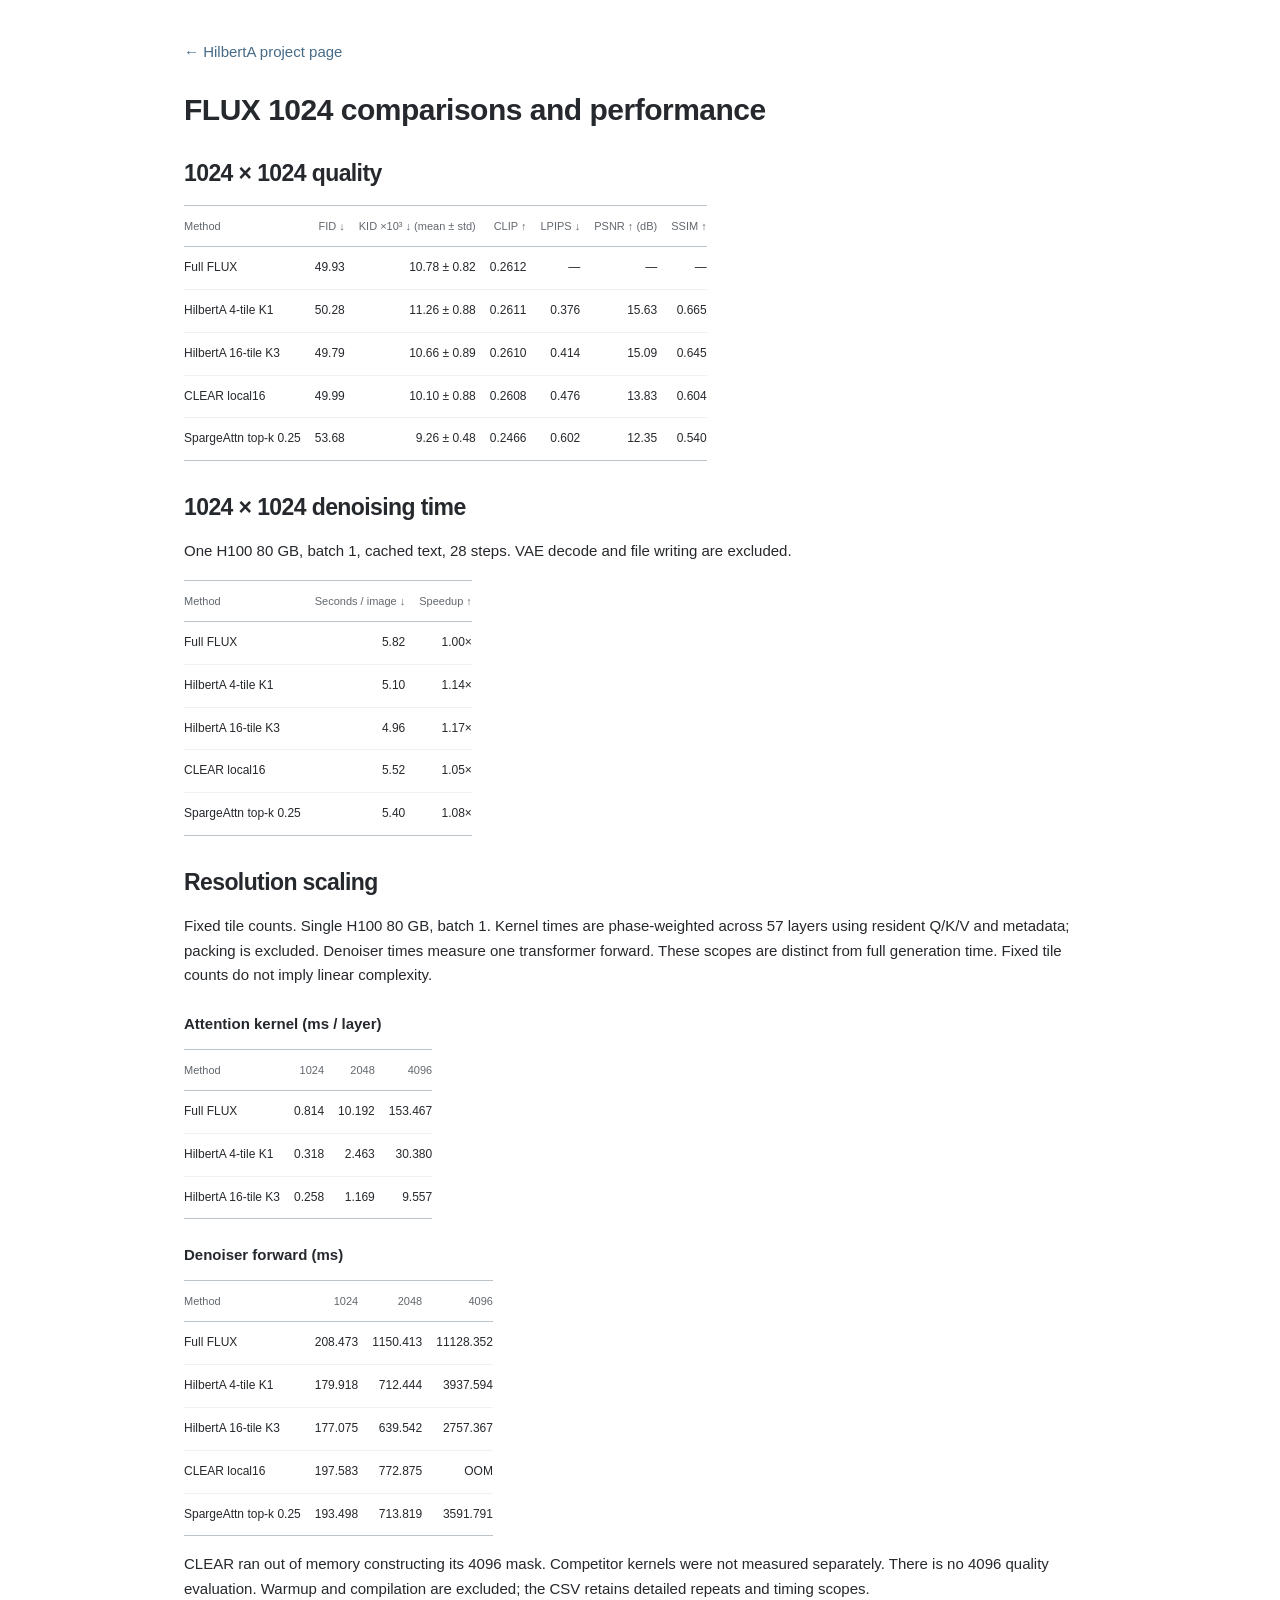
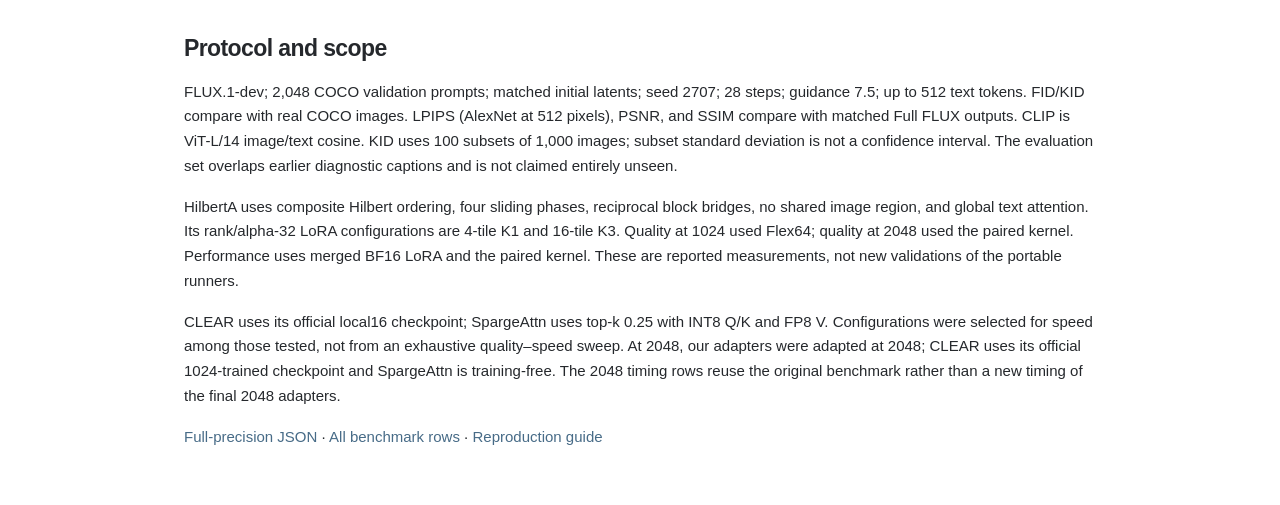
==== commit 807da400: "Initial public release of HilbertA" ====
--- a/website/reports/REPORT_STAGE2.html
+++ b/website/reports/REPORT_STAGE2.html
@@ -1,4489 +1,181 @@
-<!doctype html><html lang="en"><meta charset="utf-8"><meta name="viewport" content="width=device-width,initial-scale=1"><title>REPORT STAGE2 · HilbertA</title><link rel="stylesheet" href="../assets/style.css"><style>main{max-width:1400px;padding:40px 24px}h1{font-size:34px;letter-spacing:-1px;margin:30px 0}h2{font-size:26px;margin:40px 0 16px}h3{margin:24px 0 12px}p,ul{margin:16px 0}table{display:block;overflow:auto;max-width:100%;font-size:12px}pre{overflow:auto;padding:20px;background:#eef2e8}td,th{white-space:normal;min-width:100px}a{color:var(--accent)}</style><main><a href="../index.html">← HilbertA project page</a><p>Archived measured results · source commit f9ab0b2 · <a href="REPORT_STAGE2.md">Download Markdown</a></p><h1 id="flux-sparse-attention-stage-2-kernel-benchmarks-16-tile-training-clear-spargeattn-comparison-coco-1024-evaluation">FLUX sparse attention, stage 2: kernel benchmarks, 16-tile training, CLEAR / SpargeAttn comparison, COCO 1024 evaluation</h1>
-<p>Every number is <strong>measured</strong> in this run unless a cell says MISSING / untested / n/a. No plots (per instruction); image comparisons are kept as HTML pages. 
-Legend: <strong>our custom kernel</strong> = the HilbertA paired sparse kernel (<code>experiments/flux_kernel/paired_kernel.py</code>, 4-tile K1 and 16-tile K3); the evaluation images of ours4tile / ours16tile were generated with the Flex64 training backend. 
-<strong>Competitor official kernels</strong> = CLEAR (official repo + checkpoints) and SpargeAttn (official CUDA kernel, training-free API); they run in their own environments and are never modified. 
-Timing boundaries: <em>kernel</em> = resident attention kernel (QKV + metadata already on device); <em>attention</em> = kernel + real reorder/pack/unpack; <em>denoiser</em> = one transformer forward; <em>e2e</em> = 28-step generation at guidance 7.5 / true CFG 1 (text encoding from cache, VAE decode included unless the row says otherwise, PNG write excluded).</p>
-<h2 id="0-headline-read-this-first">0. Headline (read this first)</h2>
-<p><strong>Quality</strong> (2,048 COCO val prompts, 1024x1024, 28 steps, guidance 7.5, same initial latents; FID/KID vs real COCO, LPIPS/PSNR/SSIM paired vs Full FLUX):</p>
+<!doctype html><html lang="en"><head><meta charset="utf-8"><meta name="viewport" content="width=device-width,initial-scale=1"><title>HilbertA — reported FLUX results</title><link rel="stylesheet" href="../assets/style.css"><style>main{max-width:960px;padding:40px 24px}h1{font-size:30px;letter-spacing:-.5px;margin:28px 0}h2{font-size:23px;margin:32px 0 16px}h3{margin:24px 0 12px}p,ul{margin:16px 0}table{display:block;overflow:auto;max-width:100%;font-size:12px}td,th{white-space:nowrap}a{color:var(--accent)}</style></head><body><main><a href="../index.html">← HilbertA project page</a><h1>FLUX 1024 comparisons and performance</h1>
+<h2>1024 × 1024 quality</h2>
 <table>
 <thead>
 <tr>
-<th>method</th>
-<th style="text-align: right;">FID</th>
-<th style="text-align: right;">KID mean (std)</th>
-<th style="text-align: right;">LPIPS mean</th>
-<th style="text-align: right;">CLIP cos</th>
-<th style="text-align: right;">PSNR dB</th>
-<th style="text-align: right;">SSIM</th>
+<th>Method</th>
+<th style="text-align: right;">FID ↓</th>
+<th style="text-align: right;">KID ×10³ ↓ (mean ± std)</th>
+<th style="text-align: right;">CLIP ↑</th>
+<th style="text-align: right;">LPIPS ↓</th>
+<th style="text-align: right;">PSNR ↑ (dB)</th>
+<th style="text-align: right;">SSIM ↑</th>
 </tr>
 </thead>
 <tbody>
 <tr>
 <td>Full FLUX</td>
 <td style="text-align: right;">49.93</td>
-<td style="text-align: right;">0.0108 (0.0008)</td>
-<td style="text-align: right;">ref</td>
+<td style="text-align: right;">10.78 ± 0.82</td>
 <td style="text-align: right;">0.2612</td>
-<td style="text-align: right;">ref</td>
-<td style="text-align: right;">ref</td>
+<td style="text-align: right;">—</td>
+<td style="text-align: right;">—</td>
+<td style="text-align: right;">—</td>
+</tr>
+<tr>
+<td>HilbertA 4-tile K1</td>
+<td style="text-align: right;">50.28</td>
+<td style="text-align: right;">11.26 ± 0.88</td>
+<td style="text-align: right;">0.2611</td>
+<td style="text-align: right;">0.376</td>
+<td style="text-align: right;">15.63</td>
+<td style="text-align: right;">0.665</td>
+</tr>
+<tr>
+<td>HilbertA 16-tile K3</td>
+<td style="text-align: right;">49.79</td>
+<td style="text-align: right;">10.66 ± 0.89</td>
+<td style="text-align: right;">0.2610</td>
+<td style="text-align: right;">0.414</td>
+<td style="text-align: right;">15.09</td>
+<td style="text-align: right;">0.645</td>
 </tr>
 <tr>
 <td>CLEAR local16</td>
 <td style="text-align: right;">49.99</td>
-<td style="text-align: right;">0.0101 (0.0009)</td>
-<td style="text-align: right;">0.477</td>
+<td style="text-align: right;">10.10 ± 0.88</td>
 <td style="text-align: right;">0.2608</td>
+<td style="text-align: right;">0.476</td>
 <td style="text-align: right;">13.83</td>
 <td style="text-align: right;">0.604</td>
 </tr>
 <tr>
-<td>SpargeAttn topk0.25</td>
+<td>SpargeAttn top-k 0.25</td>
 <td style="text-align: right;">53.68</td>
-<td style="text-align: right;">0.0093 (0.0005)</td>
+<td style="text-align: right;">9.26 ± 0.48</td>
+<td style="text-align: right;">0.2466</td>
 <td style="text-align: right;">0.602</td>
-<td style="text-align: right;">0.2466</td>
 <td style="text-align: right;">12.35</td>
 <td style="text-align: right;">0.540</td>
 </tr>
-<tr>
-<td>ours 4-tile K1</td>
-<td style="text-align: right;">50.29</td>
-<td style="text-align: right;">0.0113 (0.0009)</td>
-<td style="text-align: right;">0.375</td>
-<td style="text-align: right;">0.2611</td>
-<td style="text-align: right;">15.63</td>
-<td style="text-align: right;">0.665</td>
-</tr>
-<tr>
-<td>ours 16-tile K3</td>
-<td style="text-align: right;">49.79</td>
-<td style="text-align: right;">0.0107 (0.0009)</td>
-<td style="text-align: right;">0.414</td>
-<td style="text-align: right;">0.2610</td>
-<td style="text-align: right;">15.09</td>
-<td style="text-align: right;">0.645</td>
-</tr>
 </tbody>
 </table>
-<p>KID std is the spread over 100 subsets, not a confidence interval. Real-vs-real half-split FID (finite-sample reference) is listed in section 3.</p>
-<p><strong>End-to-end generation</strong> (28 steps, pipeline call -&gt; latent, VAE decode excluded; seconds per image; speedup vs Full FLUX at the same resolution and batch):</p>
+<h2>1024 × 1024 denoising time</h2>
+<p>One H100 80 GB, batch 1, cached text, 28 steps. VAE decode and file writing are excluded.</p>
 <table>
 <thead>
 <tr>
-<th>method</th>
-<th style="text-align: right;">1024 b1</th>
-<th style="text-align: right;">1024 b8 (per image)</th>
-<th style="text-align: right;">2048 b1</th>
-<th style="text-align: right;">2048 b8 (per image)</th>
+<th>Method</th>
+<th style="text-align: right;">Seconds / image ↓</th>
+<th style="text-align: right;">Speedup ↑</th>
 </tr>
 </thead>
 <tbody>
 <tr>
-<td>Full FLUX (native flash SDPA)</td>
+<td>Full FLUX</td>
 <td style="text-align: right;">5.82</td>
-<td style="text-align: right;">5.56</td>
-<td style="text-align: right;">31.90</td>
-<td style="text-align: right;">31.69</td>
+<td style="text-align: right;">1.00×</td>
 </tr>
 <tr>
-<td>CLEAR local16 (official)</td>
-<td style="text-align: right;">5.52 (1.05x)</td>
-<td style="text-align: right;">5.32 (1.05x)</td>
-<td style="text-align: right;">21.60 (1.48x)</td>
-<td style="text-align: right;">21.85 (1.45x)</td>
+<td>HilbertA 4-tile K1</td>
+<td style="text-align: right;">5.10</td>
+<td style="text-align: right;">1.14×</td>
 </tr>
 <tr>
-<td>SpargeAttn topk0.25 (official, training-free)</td>
-<td style="text-align: right;">5.40 (1.08x)</td>
-<td style="text-align: right;">5.02 (1.11x)</td>
-<td style="text-align: right;">20.11 (1.59x)</td>
-<td style="text-align: right;">20.53 (1.54x)</td>
+<td>HilbertA 16-tile K3</td>
+<td style="text-align: right;">4.96</td>
+<td style="text-align: right;">1.17×</td>
 </tr>
 <tr>
-<td>ours 4-tile K1</td>
-<td style="text-align: right;">5.10 (1.14x)</td>
-<td style="text-align: right;">4.81 (1.16x)</td>
-<td style="text-align: right;">19.83 (1.61x)</td>
-<td style="text-align: right;">19.60 (1.62x)</td>
+<td>CLEAR local16</td>
+<td style="text-align: right;">5.52</td>
+<td style="text-align: right;">1.05×</td>
 </tr>
 <tr>
-<td>ours 16-tile K3</td>
-<td style="text-align: right;">4.96 (1.17x)</td>
-<td style="text-align: right;">4.70 (1.18x)</td>
-<td style="text-align: right;">17.65 (1.81x)</td>
-<td style="text-align: right;">17.40 (1.82x)</td>
+<td>SpargeAttn top-k 0.25</td>
+<td style="text-align: right;">5.40</td>
+<td style="text-align: right;">1.08×</td>
 </tr>
 </tbody>
 </table>
-<p><strong>Denoiser forward</strong> (one transformer call, batch 1, ms) and <strong>attention kernel</strong> (57-layer phase-weighted per-layer latency, batch 1, ms):</p>
+<h2>Resolution scaling</h2>
+<p>Fixed tile counts. Single H100 80 GB, batch 1. Kernel times are phase-weighted across 57 layers using resident Q/K/V and metadata; packing is excluded. Denoiser times measure one transformer forward. These scopes are distinct from full generation time. Fixed tile counts do not imply linear complexity.</p>
+<h3>Attention kernel (ms / layer)</h3>
 <table>
 <thead>
 <tr>
-<th>method</th>
-<th style="text-align: right;">denoiser 1024</th>
-<th style="text-align: right;">denoiser 2048</th>
-<th style="text-align: right;">denoiser 4096</th>
-<th style="text-align: right;">kernel 512</th>
-<th style="text-align: right;">kernel 1024</th>
-<th style="text-align: right;">kernel 2048</th>
-<th style="text-align: right;">kernel 4096</th>
+<th>Method</th>
+<th style="text-align: right;">1024</th>
+<th style="text-align: right;">2048</th>
+<th style="text-align: right;">4096</th>
 </tr>
 </thead>
 <tbody>
 <tr>
-<td>Full FLUX (native flash SDPA)</td>
-<td style="text-align: right;">208</td>
-<td style="text-align: right;">1150</td>
-<td style="text-align: right;">11128</td>
-<td style="text-align: right;">0.123</td>
+<td>Full FLUX</td>
 <td style="text-align: right;">0.814</td>
 <td style="text-align: right;">10.192</td>
 <td style="text-align: right;">153.467</td>
 </tr>
 <tr>
-<td>CLEAR local16 (official)</td>
-<td style="text-align: right;">198 (1.06x)</td>
-<td style="text-align: right;">773 (1.49x)</td>
-<td style="text-align: right;">OOM</td>
-<td style="text-align: right;">n/a (end-to-end only)</td>
-<td style="text-align: right;">n/a (end-to-end only)</td>
-<td style="text-align: right;">n/a (end-to-end only)</td>
-<td style="text-align: right;">n/a (end-to-end only)</td>
+<td>HilbertA 4-tile K1</td>
+<td style="text-align: right;">0.318</td>
+<td style="text-align: right;">2.463</td>
+<td style="text-align: right;">30.380</td>
 </tr>
 <tr>
-<td>SpargeAttn topk0.25 (official, training-free)</td>
-<td style="text-align: right;">193 (1.08x)</td>
-<td style="text-align: right;">714 (1.61x)</td>
-<td style="text-align: right;">3592 (3.10x)</td>
-<td style="text-align: right;">n/a (end-to-end only)</td>
-<td style="text-align: right;">n/a (end-to-end only)</td>
-<td style="text-align: right;">n/a (end-to-end only)</td>
-<td style="text-align: right;">n/a (end-to-end only)</td>
-</tr>
-<tr>
-<td>ours 4-tile K1</td>
-<td style="text-align: right;">180 (1.16x)</td>
-<td style="text-align: right;">712 (1.61x)</td>
-<td style="text-align: right;">3938 (2.83x)</td>
-<td style="text-align: right;">0.081 (1.53x)</td>
-<td style="text-align: right;">0.318 (2.56x)</td>
-<td style="text-align: right;">2.463 (4.14x)</td>
-<td style="text-align: right;">30.380 (5.05x)</td>
-</tr>
-<tr>
-<td>ours 16-tile K3</td>
-<td style="text-align: right;">177 (1.18x)</td>
-<td style="text-align: right;">640 (1.80x)</td>
-<td style="text-align: right;">2757 (4.04x)</td>
-<td style="text-align: right;">UNSUPPORTED</td>
-<td style="text-align: right;">0.258 (3.16x)</td>
-<td style="text-align: right;">1.169 (8.72x)</td>
-<td style="text-align: right;">9.557 (16.06x)</td>
+<td>HilbertA 16-tile K3</td>
+<td style="text-align: right;">0.258</td>
+<td style="text-align: right;">1.169</td>
+<td style="text-align: right;">9.557</td>
 </tr>
 </tbody>
 </table>
-<p><strong>How to read these numbers</strong></p>
-<ul>
-<li>All speed rows come from one harness on single, exclusive H100 80GB GPUs (separate GPUs of one node ran different parts concurrently; a part refuses to start if another process is on its GPU). Competitors run their official code and weights in their own venvs inside the same harness: same prompts, initial latents, warm-up, 3 timed repeats, timing boundary and VRAM accounting; their setup (checkpoint load, processor install, block-mask build) is outside the timed region.</li>
-<li>Our LoRA is <strong>merged into the bf16 weights</strong> for timing (deployment form, zero extra cost). Merge gate: same-input rel-L2 merged vs unmerged = 0.005, 0.0053 (&lt; 0.02). Rows with the unmerged FP32 side-branch LoRA are kept as <code>*_lora_unmerged</code> (about 0.8x of Full at 1024) and are not used in the tables. At 2048/4096 no adapter was trained: speed only, quality not claimed (a merged LoRA has the same cost).</li>
-<li>The 2,048 evaluation images of ours were generated with the Flex64 <strong>training</strong> backend; the speed numbers use our <strong>custom paired inference kernel</strong>. Consistency gate with the 4-tile LoRA on 3 teacher-cache states: paired vs Flex64 rel-L2 0.0066, 0.0105, 0.0159 (tolerance 0.02); whole-denoiser paired vs dense-mask SDPA rel-L2 t4k1@1024=0.0095, t16k3@1024=0.0094, t4k1@2048=0.0086, t16k3@2048=0.0082, t4k1@4096=0.0069, t16k3@4096=0.0076.</li>
-<li>Why 1024 gains are small: at 4,608 tokens attention is about 22% of the denoiser (Full: 0.81 ms/layer x 57 = 46 ms of 208 ms), so even zero-cost attention caps the denoiser speedup near 1.28x. The share grows with tokens (about 50% at 2048, about 78% at 4096), which is where the 1.8x / 4.0x denoiser speedups of 16-tile K3 come from. Kernel latency x 57 layers predicts the measured denoiser time within 1% at 1024 and 2048 (within 7% at 4096).</li>
-<li>SpargeAttn is sparse <strong>and</strong> quantized (Q/K INT8, V FP8 inside its kernel); ours and CLEAR run BF16 attention. CLEAR is a full fine-tune of the attention projections (official checkpoint, training steps of the released checkpoint unknown).</li>
-<li>OOM / unsupported, reported verbatim: CLEAR at 4096 (official create_block_mask requests 195 GiB); every method's denoiser at 4096 batch 8 (MLP activations; batch 4 already peaks at 48 GiB); 16-tile at 512 (build_plan needs &gt;= 256 tokens per tile). CLEAR 2048 denoiser rows were re-measured in a fresh process after an allocator-state OOM; the superseded rows are kept with a note.</li>
-<li>Competitor configuration screening (section 5) used the competitors' own scripts on 32 development prompts (VAE decode included); the choice rule is lowest latency only. In the unified harness above, both chosen competitors are faster than Full at every point where they ran.</li>
-</ul>
-<h2 id="1-environment-and-commits">1. Environment and commits</h2>
-<ul>
-<li>Stage-1 source commit (4-tile run, <code>source_commit.txt</code>): <code>9c35fcc24edf5ff27b10dc43f20d33e7fa76ab48</code></li>
-<li>Stage-2 source commit (<code>source_commit_stage2.txt</code>): <code>e9ac4b4f873befc70bf0330c4d77a62e286faa34</code></li>
-<li><code>training/config.json</code> software: python 3.11.2, packages {"torch": "2.9.1", "diffusers": "0.36.0", "transformers": "4.55.2", "peft": "0.17.1", "accelerate": "1.14.0", "triton": "3.5.1", "numpy": "1.26.4", "Pillow": "12.3.0", "safetensors": "0.8.0", "torch-fidelity": "0.4.0", "lpips": "0.1.4", "scipy": "1.17.1"}, CUDA 12.9, cudnn 91100, GPUs 8 x NVIDIA H100 80GB HBM3, host dccd-pcde4-1004-0-d629-bf19-7f51</li>
-<li><code>training_16tile_k3/config.json</code> software: python 3.11.2, packages {"torch": "2.9.1", "diffusers": "0.36.0", "transformers": "4.55.2", "peft": "0.17.1", "accelerate": "1.14.0", "triton": "3.5.1", "numpy": "1.26.4", "Pillow": "12.3.0", "safetensors": "0.8.0", "torch-fidelity": "0.4.0", "lpips": "0.1.4", "scipy": "1.17.1"}, CUDA 12.9, cudnn 91100, GPUs 8 x NVIDIA H100 80GB HBM3, host n124-105-214</li>
-<li>Metrics environment: {"python": "3.11.2", "torch": "2.9.1", "torch_fidelity": "0.4.0", "lpips": "0.1.4", "transformers": "4.55.2", "numpy": "1.26.4", "Pillow": "12.3.0", "scipy": "1.17.1", "scikit_image": null}</li>
-<li>Generation protocol <code>full_flux</code>: backend native_sdpa_flash (full attention, no LoRA); steps 28; guidance 7.5; true_cfg 1.0; batch 1; adapter - (- updates); manifest sha <code>5a2d7bf1f5151a4bc805a1b8000e5041510f29e8ebeab3428fce2994c6222fcc</code></li>
-<li>Generation protocol <code>ours</code>: backend FlexAttention64 packed QKV (per-layer pack/unpack); steps 28; guidance 7.5; true_cfg 1.0; batch 1; adapter fb4bc94aa94f7dfe267db6f6ebedd0895b31e7d18687e551483fde5cbae8f6d8 (1792 updates); manifest sha <code>5a2d7bf1f5151a4bc805a1b8000e5041510f29e8ebeab3428fce2994c6222fcc</code></li>
-<li>Generation protocol <code>ours16tile</code>: backend FlexAttention64 packed QKV (per-layer pack/unpack); steps 28; guidance 7.5; true_cfg 1.0; batch 1; adapter 85491a8548a9533c5bf87ca1d7e6440741b5be36cb77d0ce97eb86ed467abc10 (1792 updates); manifest sha <code>5a2d7bf1f5151a4bc805a1b8000e5041510f29e8ebeab3428fce2994c6222fcc</code></li>
-<li>Generation protocol <code>clear_local16</code>: backend torch FlexAttention (official processors, torch.compile), shared global block mask; steps 28; guidance 7.5; true_cfg 1.0; batch 1; adapter - (- updates); manifest sha <code>5a2d7bf1f5151a4bc805a1b8000e5041510f29e8ebeab3428fce2994c6222fcc</code></li>
-<li>Generation protocol <code>sparge_topk0.25</code>: backend spas_sage2_attn_meansim_topk_cuda; steps 28; guidance 7.5; true_cfg 1.0; batch 1; adapter - (- updates); manifest sha <code>5a2d7bf1f5151a4bc805a1b8000e5041510f29e8ebeab3428fce2994c6222fcc</code></li>
-</ul>
-<h2 id="2-training-actual-batch-updates-checkpoints">2. Training (actual batch / updates / checkpoints)</h2>
-<h3 id="run-a-4-tile-k1-stage-1-reused-training">Run A: 4-tile K1 (stage 1, reused) (<code>training/</code>)</h3>
-<ul>
-<li>Topology: tiles 4, bridge block64_k1_reciprocal (K=1), shared 0, grid 64, text tokens 512; backend FlexAttention64 packed QKV (flex options ada)</li>
-<li>LoRA r32 alpha 32 dropout 0.0, trainable params 74711040; init: original FLUX plus zero LoRA; no old LoRA loaded</li>
-<li><strong>Actual batch:</strong> microbatch 8 x 8 ranks x accum 1 = global batch 64; <strong>planned updates 1792</strong> over 114688 records (1 epoch), shuffle seed 2707</li>
-<li>Optimizer adamw betas(.9,.999) eps1e-8 wd1e-4; lr 5e-05, warmup 100, constant after warmup; grad clip 1.0; precision BF16 base, FP32 LoRA</li>
-<li>Hashes: image_mask <code>04864d8e08df1c8fc11e19de7349f2fb6bff1a82f257bbdda81ca32e8614ec9c</code>, lora_targets <code>0017a3b06fae39759257930d6c2da2cf872ee39d5d5edfae8586145120f1c1f7</code>, manifest <code>509b174550d284ba0122e84566e0674e4de379e896ef835e50004fcaae48af13</code></li>
-<li>complete.json: {"complete": true, "completed_updates": 1792, "processed_records": 114688, "records": 114688}</li>
-<li>metrics.jsonl: <strong>1792 updates done</strong>, 114688 records, epoch fraction 1.0000; wall 3.32 h; median update 6.65 s; peak allocated 44.7 GiB; final train MSE 0.029450</li>
-<li><strong>Final checkpoint:</strong> <code>training/checkpoints/adapter_step001792.pt</code></li>
-</ul>
-<h3 id="run-b-16-tile-k3-stage-2-training_16tile_k3">Run B: 16-tile K3 (stage 2) (<code>training_16tile_k3/</code>)</h3>
-<ul>
-<li>Topology: tiles 16, bridge block64_k3_reciprocal (K=3), shared 0, grid 64, text tokens 512; backend FlexAttention64 packed QKV (flex options ada)</li>
-<li>LoRA r32 alpha 32 dropout 0.0, trainable params 74711040; init: original FLUX plus zero LoRA; no old LoRA loaded</li>
-<li><strong>Actual batch:</strong> microbatch 8 x 8 ranks x accum 1 = global batch 64; <strong>planned updates 1792</strong> over 114688 records (1 epoch), shuffle seed 2707</li>
-<li>Optimizer adamw betas(.9,.999) eps1e-8 wd1e-4; lr 5e-05, warmup 100, constant after warmup; grad clip 1.0; precision BF16 base, FP32 LoRA</li>
-<li>Hashes: image_mask <code>cfc5088810be964580a74744f94ccb54baa8d0745b53eb9e3b263bf9d6e6323f</code>, lora_targets <code>0017a3b06fae39759257930d6c2da2cf872ee39d5d5edfae8586145120f1c1f7</code>, manifest <code>509b174550d284ba0122e84566e0674e4de379e896ef835e50004fcaae48af13</code></li>
-<li>complete.json: {"complete": true, "completed_updates": 1792, "processed_records": 114688, "records": 114688}</li>
-<li>metrics.jsonl: <strong>1792 updates done</strong>, 114688 records, epoch fraction 1.0000; wall 3.19 h; median update 6.39 s; peak allocated 44.7 GiB; final train MSE 0.047847</li>
-<li><strong>Final checkpoint:</strong> <code>training_16tile_k3/checkpoints/adapter_step001792.pt</code></li>
-</ul>
-<p>Both runs: fresh LoRA from the original FLUX.1-dev (no 4-tile adapter loaded for run B), same teacher cache (2,048 prompts x 2 seeds x 28 steps = 114,688 records), same global batch / optimizer. The final checkpoint is the end-of-epoch adapter; no checkpoint was chosen by evaluation.</p>
-<h2 id="3-quality-2048-coco-val-prompts-1024-x-1024-seed-2707-matched-initial-latents">3. Quality (2,048 COCO val prompts, 1024 x 1024, seed 2707, matched initial latents)</h2>
+<h3>Denoiser forward (ms)</h3>
 <table>
 <thead>
 <tr>
 <th>Method</th>
-<th>What it is</th>
-<th style="text-align: right;">FID (aux.)</th>
-<th style="text-align: right;">KID mean +- std</th>
-<th style="text-align: right;">LPIPS mean / median / p90</th>
-<th style="text-align: right;">CLIP cos</th>
-<th style="text-align: right;">PSNR mean / median (dB)</th>
-<th style="text-align: right;">PSNR inf</th>
-<th style="text-align: right;">SSIM mean / median</th>
+<th style="text-align: right;">1024</th>
+<th style="text-align: right;">2048</th>
+<th style="text-align: right;">4096</th>
 </tr>
 </thead>
 <tbody>
 <tr>
 <td>Full FLUX</td>
-<td>native flash SDPA full attention, no LoRA (baseline; official PyTorch/diffusers kernel)</td>
-<td style="text-align: right;">49.933</td>
-<td style="text-align: right;">0.010783 +- 0.000822</td>
-<td style="text-align: right;">reference</td>
-<td style="text-align: right;">0.2612</td>
-<td style="text-align: right;">reference</td>
-<td style="text-align: right;">reference</td>
-<td style="text-align: right;">reference</td>
+<td style="text-align: right;">208.473</td>
+<td style="text-align: right;">1150.413</td>
+<td style="text-align: right;">11128.352</td>
 </tr>
 <tr>
-<td>ours4tile</td>
-<td>4-tile K1 reciprocal, no shared, Flex64, LoRA r32 (our method; <strong>our custom kernel</strong> in kernel_bench, Flex64 for the evaluation images)</td>
-<td style="text-align: right;">50.285</td>
-<td style="text-align: right;">0.011262 +- 0.000883</td>
-<td style="text-align: right;">0.3755 / 0.3739 / 0.5327</td>
-<td style="text-align: right;">0.2611</td>
-<td style="text-align: right;">15.63 / 15.33</td>
-<td style="text-align: right;">0</td>
-<td style="text-align: right;">0.6652 / 0.6701</td>
+<td>HilbertA 4-tile K1</td>
+<td style="text-align: right;">179.918</td>
+<td style="text-align: right;">712.444</td>
+<td style="text-align: right;">3937.594</td>
 </tr>
 <tr>
-<td>ours16tile</td>
-<td>16-tile K3 reciprocal, no shared, Flex64, LoRA r32 (our method; <strong>our custom kernel</strong> in kernel_bench, Flex64 for the evaluation images)</td>
-<td style="text-align: right;">49.789</td>
-<td style="text-align: right;">0.010658 +- 0.000894</td>
-<td style="text-align: right;">0.4136 / 0.4184 / 0.5573</td>
-<td style="text-align: right;">0.2610</td>
-<td style="text-align: right;">15.09 / 14.80</td>
-<td style="text-align: right;">0</td>
-<td style="text-align: right;">0.6452 / 0.6454</td>
+<td>HilbertA 16-tile K3</td>
+<td style="text-align: right;">177.075</td>
+<td style="text-align: right;">639.542</td>
+<td style="text-align: right;">2757.367</td>
 </tr>
 <tr>
-<td>clear_local16</td>
-<td>CLEAR official code + official checkpoint, config local16  (<strong>competitor official kernel/path</strong>)</td>
-<td style="text-align: right;">49.993</td>
-<td style="text-align: right;">0.010100 +- 0.000877</td>
-<td style="text-align: right;">0.4765 / 0.4820 / 0.6010</td>
-<td style="text-align: right;">0.2608</td>
-<td style="text-align: right;">13.83 / 13.66</td>
-<td style="text-align: right;">0</td>
-<td style="text-align: right;">0.6037 / 0.6083</td>
+<td>CLEAR local16</td>
+<td style="text-align: right;">197.583</td>
+<td style="text-align: right;">772.875</td>
+<td style="text-align: right;">OOM</td>
 </tr>
 <tr>
-<td>sparge_topk0.25</td>
-<td>SpargeAttn training-free spas_sage2_attn_meansim_topk_cuda, config topk0.25  (<strong>competitor official kernel</strong>)</td>
-<td style="text-align: right;">53.683</td>
-<td style="text-align: right;">0.009262 +- 0.000484</td>
-<td style="text-align: right;">0.6019 / 0.6139 / 0.7287</td>
-<td style="text-align: right;">0.2466</td>
-<td style="text-align: right;">12.35 / 12.12</td>
-<td style="text-align: right;">0</td>
-<td style="text-align: right;">0.5402 / 0.5391</td>
+<td>SpargeAttn top-k 0.25</td>
+<td style="text-align: right;">193.498</td>
+<td style="text-align: right;">713.819</td>
+<td style="text-align: right;">3591.791</td>
 </tr>
 </tbody>
 </table>
-<ul>
-<li>FID/KID vs real COCO (2048 images each): torch-fidelity 0.4.0, torch-fidelity inception-v3-compat 2048 pool, weights sha <code>6726825d0af5f729cebd5821db510b11b1cfad8faad88a03f1befd49fb9129b2</code>; KID 100 subsets x 1000, seed 2707, raw KID (no x1000); <strong>KID std is the spread over subsets, not a confidence interval</strong>. KID is primary; FID at n=2,048 is finite-sample biased (auxiliary). Real half-vs-half FID 58.171 (n=1024).</li>
-<li>Stage-1 Inception features were reused only after verifying every PNG's sha256 against the generation manifests (<code>metrics.py features_valid</code>); new sets were computed with the same extractor.</li>
-<li>LPIPS: {"metric": "LPIPS-Alex at512", "resize": "bilinear antialias 1024-&gt;512 on [-1,1] float", "implementation": {"package": "lpips", "version": "0.1.4", "net": "alex", "lpips_version": "0.1", "torch": "2.9.1"}}; paired with Full FLUX (same prompt + initial latent); lower = closer to the teacher, not a quality claim.</li>
-<li>CLIP cosine: {"metric": "CLIP cosine", "model": "openai/clip-vit-large-patch14", "revision": "32bd64288804d66eefd0ccbe215aa642df71cc41", "transformers": "4.55.2", "note": "L2-normalised image/text embeddings, mean cosine, no scaling (not CLIPScore x100 / x2.5)"}; COCO real photos score 0.2568 (n=2048).</li>
-<li>PSNR/SSIM vs Full FLUX on the 1024 originals: PNG -&gt; uint8 RGB -&gt; float32 / 255 in [0,1]; no resize; PSNR data_range 1.0, infinite values (bit-identical images) counted in the <code>PSNR inf</code> column and excluded from mean/median; SSIM Gaussian window 11, sigma 1.5, K1 0.01, K2 0.03, per RGB channel, averaged, population (use_sample_covariance=False), (window-1)/2 = 5 px cropped before the mean (as scikit-image); implementation {"code": "experiments/coco1024/metrics.py ssim()/psnr() (torch)", "torch": "2.9.1", "numpy": "1.26.4", "Pillow": "12.3.0", "device": "cuda:0", "crosscheck": "scikit-image not installed in this environment; only our torch implementation was used"}. Both measure teacher fidelity, not perceptual quality.</li>
-<li>
-<p>Per-image values: <code>evaluation/metrics_stage2/per_image_metrics.jsonl</code> (one row per method x prompt). Missing metric blocks: none.</p>
-</li>
-<li>
-<p>64-sample comparison page: <code>evaluation/comparisons/index_stage2.html</code> (present), subset frozen in stage 1 (<code>comparisons/subset.json</code>).</p>
-</li>
-</ul>
-<h2 id="4-latency-throughput-vram-kernel_benchsummaryjson-raw-per-measurement-jsoncsv-in-kernel_bench">4. Latency / throughput / VRAM (<code>kernel_bench/summary.json</code>, raw per-measurement JSON/CSV in <code>kernel_bench/</code>)</h2>
-<p>One H100 80GB, same clocks and software stack for every row; CUDA-event / synchronised wall time; median with p10/p90; warm-up and compilation excluded and listed separately in the raw files. 
-<code>speedup_vs_full</code> is relative to the native flash SDPA full-attention baseline <strong>at the same stage, resolution and batch</strong> (a kernel speedup is never reported as an end-to-end speedup). 
-Rows with topology 16-tile K3 at resolutions other than 1024, or any row at 2048/4096, are <strong>speed-only: no adapter trained at that setting, quality not claimed</strong>. Status oom / unsupported / untested is reported verbatim.</p>
-<h4 id="stage-kernel-106-rows">stage = <code>kernel</code> (106 rows)</h4>
-<table>
-<thead>
-<tr>
-<th>stage</th>
-<th>backend</th>
-<th>topology</th>
-<th>resolution</th>
-<th>batch</th>
-<th>median_ms</th>
-<th>p10_ms</th>
-<th>p90_ms</th>
-<th>speedup_vs_full</th>
-<th>peak_alloc_gib</th>
-<th>peak_reserved_gib</th>
-<th>status</th>
-<th>extra</th>
-</tr>
-</thead>
-<tbody>
-<tr>
-<td>kernel</td>
-<td>full_native_flash</td>
-<td>None</td>
-<td>512</td>
-<td>1</td>
-<td>0.123</td>
-<td>0.123</td>
-<td>0.124</td>
-<td></td>
-<td></td>
-<td>0.096</td>
-<td>ok</td>
-<td>image_tokens=1024, total_tokens=1536, tiles=None, tile_size=None, bridge_k=None, kernel_options=None, phase=weighted, peak_allocated_gib=0.067, rounds=3, note=phase independent; median over rounds, speedup_vs_full_native_flash=1.0</td>
-</tr>
-<tr>
-<td>kernel</td>
-<td>full_native_flash</td>
-<td>None</td>
-<td>1024</td>
-<td>1</td>
-<td>0.814</td>
-<td>0.789</td>
-<td>0.838</td>
-<td></td>
-<td></td>
-<td>0.186</td>
-<td>ok</td>
-<td>image_tokens=4096, total_tokens=4608, tiles=None, tile_size=None, bridge_k=None, kernel_options=None, phase=weighted, peak_allocated_gib=0.11, rounds=3, note=phase independent; median over rounds, speedup_vs_full_native_flash=1.0</td>
-</tr>
-<tr>
-<td>kernel</td>
-<td>full_native_flash</td>
-<td>None</td>
-<td>1024</td>
-<td>2</td>
-<td>1.573</td>
-<td>1.540</td>
-<td>1.643</td>
-<td></td>
-<td></td>
-<td>0.289</td>
-<td>ok</td>
-<td>image_tokens=4096, total_tokens=4608, tiles=None, tile_size=None, bridge_k=None, kernel_options=None, phase=weighted, peak_allocated_gib=0.212, rounds=3, note=phase independent; median over rounds, speedup_vs_full_native_flash=1.0</td>
-</tr>
-<tr>
-<td>kernel</td>
-<td>full_native_flash</td>
-<td>None</td>
-<td>1024</td>
-<td>4</td>
-<td>3.087</td>
-<td>3.059</td>
-<td>3.225</td>
-<td></td>
-<td></td>
-<td>0.564</td>
-<td>ok</td>
-<td>image_tokens=4096, total_tokens=4608, tiles=None, tile_size=None, bridge_k=None, kernel_options=None, phase=weighted, peak_allocated_gib=0.424, rounds=3, note=phase independent; median over rounds, speedup_vs_full_native_flash=1.0</td>
-</tr>
-<tr>
-<td>kernel</td>
-<td>full_native_flash</td>
-<td>None</td>
-<td>1024</td>
-<td>8</td>
-<td>6.308</td>
-<td>6.032</td>
-<td>6.422</td>
-<td></td>
-<td></td>
-<td>1.104</td>
-<td>ok</td>
-<td>image_tokens=4096, total_tokens=4608, tiles=None, tile_size=None, bridge_k=None, kernel_options=None, phase=weighted, peak_allocated_gib=0.847, rounds=3, note=phase independent; median over rounds, speedup_vs_full_native_flash=1.0</td>
-</tr>
-<tr>
-<td>kernel</td>
-<td>full_native_flash</td>
-<td>None</td>
-<td>2048</td>
-<td>1</td>
-<td>10.192</td>
-<td>9.926</td>
-<td>10.466</td>
-<td></td>
-<td></td>
-<td>0.557</td>
-<td>ok</td>
-<td>image_tokens=16384, total_tokens=16896, tiles=None, tile_size=None, bridge_k=None, kernel_options=None, phase=weighted, peak_allocated_gib=0.393, rounds=3, note=phase independent; median over rounds, speedup_vs_full_native_flash=1.0</td>
-</tr>
-<tr>
-<td>kernel</td>
-<td>full_native_flash</td>
-<td>None</td>
-<td>2048</td>
-<td>2</td>
-<td>20.979</td>
-<td>20.668</td>
-<td>21.723</td>
-<td></td>
-<td></td>
-<td>1.012</td>
-<td>ok</td>
-<td>image_tokens=16384, total_tokens=16896, tiles=None, tile_size=None, bridge_k=None, kernel_options=None, phase=weighted, peak_allocated_gib=0.777, rounds=3, note=phase independent; median over rounds, speedup_vs_full_native_flash=1.0</td>
-</tr>
-<tr>
-<td>kernel</td>
-<td>full_native_flash</td>
-<td>None</td>
-<td>2048</td>
-<td>4</td>
-<td>41.819</td>
-<td>40.619</td>
-<td>43.042</td>
-<td></td>
-<td></td>
-<td>1.971</td>
-<td>ok</td>
-<td>image_tokens=16384, total_tokens=16896, tiles=None, tile_size=None, bridge_k=None, kernel_options=None, phase=weighted, peak_allocated_gib=1.553, rounds=3, note=phase independent; median over rounds, speedup_vs_full_native_flash=1.0</td>
-</tr>
-<tr>
-<td>kernel</td>
-<td>full_native_flash</td>
-<td>None</td>
-<td>2048</td>
-<td>8</td>
-<td>80.617</td>
-<td>80.291</td>
-<td>82.020</td>
-<td></td>
-<td></td>
-<td>3.910</td>
-<td>ok</td>
-<td>image_tokens=16384, total_tokens=16896, tiles=None, tile_size=None, bridge_k=None, kernel_options=None, phase=weighted, peak_allocated_gib=3.106, rounds=3, note=phase independent; median over rounds, speedup_vs_full_native_flash=1.0</td>
-</tr>
-<tr>
-<td>kernel</td>
-<td>full_native_flash</td>
-<td>None</td>
-<td>4096</td>
-<td>1</td>
-<td>153.467</td>
-<td>152.159</td>
-<td>154.279</td>
-<td></td>
-<td></td>
-<td>2.000</td>
-<td>ok</td>
-<td>image_tokens=65536, total_tokens=66048, tiles=None, tile_size=None, bridge_k=None, kernel_options=None, phase=weighted, peak_allocated_gib=1.558, rounds=3, note=phase independent; median over rounds, speedup_vs_full_native_flash=1.0</td>
-</tr>
-<tr>
-<td>kernel</td>
-<td>paired</td>
-<td>t16k3</td>
-<td>512</td>
-<td>1</td>
-<td></td>
-<td></td>
-<td></td>
-<td></td>
-<td></td>
-<td></td>
-<td>unsupported</td>
-<td>image_tokens=1024, total_tokens=1536, tiles=16, tile_size=64, bridge_k=3, kernel_options=None, phase=weighted, note=unsupported by build_plan: image_tokens/tiles=64 is not a multiple of 256 (not hacked around)</td>
-</tr>
-<tr>
-<td>kernel</td>
-<td>paired</td>
-<td>t16k3</td>
-<td>1024</td>
-<td>1</td>
-<td>0.248</td>
-<td>0.244</td>
-<td>0.252</td>
-<td></td>
-<td></td>
-<td>0.229</td>
-<td>ok</td>
-<td>image_tokens=4096, total_tokens=4608, tiles=16, tile_size=256, bridge_k=3, phase=0, peak_allocated_gib=0.136, rounds=3</td>
-</tr>
-<tr>
-<td>kernel</td>
-<td>paired</td>
-<td>t16k3</td>
-<td>1024</td>
-<td>1</td>
-<td>0.260</td>
-<td>0.257</td>
-<td>0.279</td>
-<td></td>
-<td></td>
-<td>0.229</td>
-<td>ok</td>
-<td>image_tokens=4096, total_tokens=4608, tiles=16, tile_size=256, bridge_k=3, phase=1, peak_allocated_gib=0.136, rounds=3</td>
-</tr>
-<tr>
-<td>kernel</td>
-<td>paired</td>
-<td>t16k3</td>
-<td>1024</td>
-<td>1</td>
-<td>0.261</td>
-<td>0.248</td>
-<td>0.280</td>
-<td></td>
-<td></td>
-<td>0.229</td>
-<td>ok</td>
-<td>image_tokens=4096, total_tokens=4608, tiles=16, tile_size=256, bridge_k=3, phase=2, peak_allocated_gib=0.136, rounds=3</td>
-</tr>
-<tr>
-<td>kernel</td>
-<td>paired</td>
-<td>t16k3</td>
-<td>1024</td>
-<td>1</td>
-<td>0.263</td>
-<td>0.255</td>
-<td>0.267</td>
-<td></td>
-<td></td>
-<td>0.229</td>
-<td>ok</td>
-<td>image_tokens=4096, total_tokens=4608, tiles=16, tile_size=256, bridge_k=3, phase=3, peak_allocated_gib=0.136, rounds=3</td>
-</tr>
-<tr>
-<td>kernel</td>
-<td>paired</td>
-<td>t16k3</td>
-<td>1024</td>
-<td>1</td>
-<td>0.258</td>
-<td>0.251</td>
-<td>0.265</td>
-<td></td>
-<td></td>
-<td>0.229</td>
-<td>ok</td>
-<td>image_tokens=4096, total_tokens=4608, tiles=16, tile_size=256, bridge_k=3, phase=weighted, rounds=3, peak_allocated_gib=0.136, note=57-layer phase weights (15, 14, 14, 14); median over 3 rounds (round = weighted per-phase medians), speedup_vs_full_native_flash=3.156980558646344</td>
-</tr>
-<tr>
-<td>kernel</td>
-<td>paired</td>
-<td>t16k3</td>
-<td>1024</td>
-<td>2</td>
-<td>0.469</td>
-<td>0.465</td>
-<td>0.501</td>
-<td></td>
-<td></td>
-<td>0.309</td>
-<td>ok</td>
-<td>image_tokens=4096, total_tokens=4608, tiles=16, tile_size=256, bridge_k=3, phase=0, peak_allocated_gib=0.217, rounds=3</td>
-</tr>
-<tr>
-<td>kernel</td>
-<td>paired</td>
-<td>t16k3</td>
-<td>1024</td>
-<td>2</td>
-<td>0.489</td>
-<td>0.485</td>
-<td>0.500</td>
-<td></td>
-<td></td>
-<td>0.309</td>
-<td>ok</td>
-<td>image_tokens=4096, total_tokens=4608, tiles=16, tile_size=256, bridge_k=3, phase=1, peak_allocated_gib=0.217, rounds=3</td>
-</tr>
-<tr>
-<td>kernel</td>
-<td>paired</td>
-<td>t16k3</td>
-<td>1024</td>
-<td>2</td>
-<td>0.478</td>
-<td>0.474</td>
-<td>0.479</td>
-<td></td>
-<td></td>
-<td>0.309</td>
-<td>ok</td>
-<td>image_tokens=4096, total_tokens=4608, tiles=16, tile_size=256, bridge_k=3, phase=2, peak_allocated_gib=0.217, rounds=3</td>
-</tr>
-<tr>
-<td>kernel</td>
-<td>paired</td>
-<td>t16k3</td>
-<td>1024</td>
-<td>2</td>
-<td>0.492</td>
-<td>0.484</td>
-<td>0.507</td>
-<td></td>
-<td></td>
-<td>0.309</td>
-<td>ok</td>
-<td>image_tokens=4096, total_tokens=4608, tiles=16, tile_size=256, bridge_k=3, phase=3, peak_allocated_gib=0.217, rounds=3</td>
-</tr>
-<tr>
-<td>kernel</td>
-<td>paired</td>
-<td>t16k3</td>
-<td>1024</td>
-<td>2</td>
-<td>0.482</td>
-<td>0.478</td>
-<td>0.496</td>
-<td></td>
-<td></td>
-<td>0.309</td>
-<td>ok</td>
-<td>image_tokens=4096, total_tokens=4608, tiles=16, tile_size=256, bridge_k=3, phase=weighted, rounds=3, peak_allocated_gib=0.217, note=57-layer phase weights (15, 14, 14, 14); median over 3 rounds (round = weighted per-phase medians), speedup_vs_full_native_flash=3.2657554160539624</td>
-</tr>
-<tr>
-<td>kernel</td>
-<td>paired</td>
-<td>t16k3</td>
-<td>1024</td>
-<td>4</td>
-<td>0.878</td>
-<td>0.863</td>
-<td>0.893</td>
-<td></td>
-<td></td>
-<td>0.557</td>
-<td>ok</td>
-<td>image_tokens=4096, total_tokens=4608, tiles=16, tile_size=256, bridge_k=3, phase=0, peak_allocated_gib=0.434, rounds=3</td>
-</tr>
-<tr>
-<td>kernel</td>
-<td>paired</td>
-<td>t16k3</td>
-<td>1024</td>
-<td>4</td>
-<td>0.901</td>
-<td>0.899</td>
-<td>0.949</td>
-<td></td>
-<td></td>
-<td>0.557</td>
-<td>ok</td>
-<td>image_tokens=4096, total_tokens=4608, tiles=16, tile_size=256, bridge_k=3, phase=1, peak_allocated_gib=0.434, rounds=3</td>
-</tr>
-<tr>
-<td>kernel</td>
-<td>paired</td>
-<td>t16k3</td>
-<td>1024</td>
-<td>4</td>
-<td>0.895</td>
-<td>0.875</td>
-<td>0.914</td>
-<td></td>
-<td></td>
-<td>0.564</td>
-<td>ok</td>
-<td>image_tokens=4096, total_tokens=4608, tiles=16, tile_size=256, bridge_k=3, phase=2, peak_allocated_gib=0.434, rounds=3</td>
-</tr>
-<tr>
-<td>kernel</td>
-<td>paired</td>
-<td>t16k3</td>
-<td>1024</td>
-<td>4</td>
-<td>0.913</td>
-<td>0.899</td>
-<td>0.942</td>
-<td></td>
-<td></td>
-<td>0.557</td>
-<td>ok</td>
-<td>image_tokens=4096, total_tokens=4608, tiles=16, tile_size=256, bridge_k=3, phase=3, peak_allocated_gib=0.434, rounds=3</td>
-</tr>
-<tr>
-<td>kernel</td>
-<td>paired</td>
-<td>t16k3</td>
-<td>1024</td>
-<td>4</td>
-<td>0.893</td>
-<td>0.884</td>
-<td>0.919</td>
-<td></td>
-<td></td>
-<td>0.564</td>
-<td>ok</td>
-<td>image_tokens=4096, total_tokens=4608, tiles=16, tile_size=256, bridge_k=3, phase=weighted, rounds=3, peak_allocated_gib=0.434, note=57-layer phase weights (15, 14, 14, 14); median over 3 rounds (round = weighted per-phase medians), speedup_vs_full_native_flash=3.4566855875185176</td>
-</tr>
-<tr>
-<td>kernel</td>
-<td>paired</td>
-<td>t16k3</td>
-<td>1024</td>
-<td>8</td>
-<td>1.726</td>
-<td>1.688</td>
-<td>1.768</td>
-<td></td>
-<td></td>
-<td>1.107</td>
-<td>ok</td>
-<td>image_tokens=4096, total_tokens=4608, tiles=16, tile_size=256, bridge_k=3, phase=0, peak_allocated_gib=0.868, rounds=3</td>
-</tr>
-<tr>
-<td>kernel</td>
-<td>paired</td>
-<td>t16k3</td>
-<td>1024</td>
-<td>8</td>
-<td>1.798</td>
-<td>1.770</td>
-<td>1.817</td>
-<td></td>
-<td></td>
-<td>1.107</td>
-<td>ok</td>
-<td>image_tokens=4096, total_tokens=4608, tiles=16, tile_size=256, bridge_k=3, phase=1, peak_allocated_gib=0.868, rounds=3</td>
-</tr>
-<tr>
-<td>kernel</td>
-<td>paired</td>
-<td>t16k3</td>
-<td>1024</td>
-<td>8</td>
-<td>1.747</td>
-<td>1.721</td>
-<td>1.791</td>
-<td></td>
-<td></td>
-<td>1.107</td>
-<td>ok</td>
-<td>image_tokens=4096, total_tokens=4608, tiles=16, tile_size=256, bridge_k=3, phase=2, peak_allocated_gib=0.868, rounds=3</td>
-</tr>
-<tr>
-<td>kernel</td>
-<td>paired</td>
-<td>t16k3</td>
-<td>1024</td>
-<td>8</td>
-<td>1.785</td>
-<td>1.769</td>
-<td>1.830</td>
-<td></td>
-<td></td>
-<td>1.107</td>
-<td>ok</td>
-<td>image_tokens=4096, total_tokens=4608, tiles=16, tile_size=256, bridge_k=3, phase=3, peak_allocated_gib=0.868, rounds=3</td>
-</tr>
-<tr>
-<td>kernel</td>
-<td>paired</td>
-<td>t16k3</td>
-<td>1024</td>
-<td>8</td>
-<td>1.760</td>
-<td>1.739</td>
-<td>1.793</td>
-<td></td>
-<td></td>
-<td>1.107</td>
-<td>ok</td>
-<td>image_tokens=4096, total_tokens=4608, tiles=16, tile_size=256, bridge_k=3, phase=weighted, rounds=3, peak_allocated_gib=0.868, note=57-layer phase weights (15, 14, 14, 14); median over 3 rounds (round = weighted per-phase medians), speedup_vs_full_native_flash=3.5838805559638964</td>
-</tr>
-<tr>
-<td>kernel</td>
-<td>paired</td>
-<td>t16k3</td>
-<td>2048</td>
-<td>1</td>
-<td>1.168</td>
-<td>1.149</td>
-<td>1.184</td>
-<td></td>
-<td></td>
-<td>0.580</td>
-<td>ok</td>
-<td>image_tokens=16384, total_tokens=16896, tiles=16, tile_size=1024, bridge_k=3, phase=0, peak_allocated_gib=0.418, rounds=3</td>
-</tr>
-<tr>
-<td>kernel</td>
-<td>paired</td>
-<td>t16k3</td>
-<td>2048</td>
-<td>1</td>
-<td>1.161</td>
-<td>1.159</td>
-<td>1.209</td>
-<td></td>
-<td></td>
-<td>0.580</td>
-<td>ok</td>
-<td>image_tokens=16384, total_tokens=16896, tiles=16, tile_size=1024, bridge_k=3, phase=1, peak_allocated_gib=0.418, rounds=3</td>
-</tr>
-<tr>
-<td>kernel</td>
-<td>paired</td>
-<td>t16k3</td>
-<td>2048</td>
-<td>1</td>
-<td>1.173</td>
-<td>1.154</td>
-<td>1.192</td>
-<td></td>
-<td></td>
-<td>0.580</td>
-<td>ok</td>
-<td>image_tokens=16384, total_tokens=16896, tiles=16, tile_size=1024, bridge_k=3, phase=2, peak_allocated_gib=0.418, rounds=3</td>
-</tr>
-<tr>
-<td>kernel</td>
-<td>paired</td>
-<td>t16k3</td>
-<td>2048</td>
-<td>1</td>
-<td>1.161</td>
-<td>1.159</td>
-<td>1.219</td>
-<td></td>
-<td></td>
-<td>0.580</td>
-<td>ok</td>
-<td>image_tokens=16384, total_tokens=16896, tiles=16, tile_size=1024, bridge_k=3, phase=3, peak_allocated_gib=0.418, rounds=3</td>
-</tr>
-<tr>
-<td>kernel</td>
-<td>paired</td>
-<td>t16k3</td>
-<td>2048</td>
-<td>1</td>
-<td>1.169</td>
-<td>1.155</td>
-<td>1.197</td>
-<td></td>
-<td></td>
-<td>0.580</td>
-<td>ok</td>
-<td>image_tokens=16384, total_tokens=16896, tiles=16, tile_size=1024, bridge_k=3, phase=weighted, rounds=3, peak_allocated_gib=0.418, note=57-layer phase weights (15, 14, 14, 14); median over 3 rounds (round = weighted per-phase medians), speedup_vs_full_native_flash=8.715479450526665</td>
-</tr>
-<tr>
-<td>kernel</td>
-<td>paired</td>
-<td>t16k3</td>
-<td>2048</td>
-<td>2</td>
-<td>2.392</td>
-<td>2.339</td>
-<td>2.478</td>
-<td></td>
-<td></td>
-<td>1.012</td>
-<td>ok</td>
-<td>image_tokens=16384, total_tokens=16896, tiles=16, tile_size=1024, bridge_k=3, phase=0, peak_allocated_gib=0.78, rounds=3</td>
-</tr>
-<tr>
-<td>kernel</td>
-<td>paired</td>
-<td>t16k3</td>
-<td>2048</td>
-<td>2</td>
-<td>2.429</td>
-<td>2.338</td>
-<td>2.472</td>
-<td></td>
-<td></td>
-<td>1.012</td>
-<td>ok</td>
-<td>image_tokens=16384, total_tokens=16896, tiles=16, tile_size=1024, bridge_k=3, phase=1, peak_allocated_gib=0.78, rounds=3</td>
-</tr>
-<tr>
-<td>kernel</td>
-<td>paired</td>
-<td>t16k3</td>
-<td>2048</td>
-<td>2</td>
-<td>2.422</td>
-<td>2.328</td>
-<td>2.461</td>
-<td></td>
-<td></td>
-<td>1.012</td>
-<td>ok</td>
-<td>image_tokens=16384, total_tokens=16896, tiles=16, tile_size=1024, bridge_k=3, phase=2, peak_allocated_gib=0.78, rounds=3</td>
-</tr>
-<tr>
-<td>kernel</td>
-<td>paired</td>
-<td>t16k3</td>
-<td>2048</td>
-<td>2</td>
-<td>2.429</td>
-<td>2.320</td>
-<td>2.455</td>
-<td></td>
-<td></td>
-<td>1.012</td>
-<td>ok</td>
-<td>image_tokens=16384, total_tokens=16896, tiles=16, tile_size=1024, bridge_k=3, phase=3, peak_allocated_gib=0.78, rounds=3</td>
-</tr>
-<tr>
-<td>kernel</td>
-<td>paired</td>
-<td>t16k3</td>
-<td>2048</td>
-<td>2</td>
-<td>2.419</td>
-<td>2.335</td>
-<td>2.459</td>
-<td></td>
-<td></td>
-<td>1.012</td>
-<td>ok</td>
-<td>image_tokens=16384, total_tokens=16896, tiles=16, tile_size=1024, bridge_k=3, phase=weighted, rounds=3, peak_allocated_gib=0.78, note=57-layer phase weights (15, 14, 14, 14); median over 3 rounds (round = weighted per-phase medians), speedup_vs_full_native_flash=8.673285341966613</td>
-</tr>
-<tr>
-<td>kernel</td>
-<td>paired</td>
-<td>t16k3</td>
-<td>2048</td>
-<td>4</td>
-<td>4.482</td>
-<td>4.407</td>
-<td>4.655</td>
-<td></td>
-<td></td>
-<td>1.963</td>
-<td>ok</td>
-<td>image_tokens=16384, total_tokens=16896, tiles=16, tile_size=1024, bridge_k=3, phase=0, peak_allocated_gib=1.559, rounds=3</td>
-</tr>
-<tr>
-<td>kernel</td>
-<td>paired</td>
-<td>t16k3</td>
-<td>2048</td>
-<td>4</td>
-<td>4.525</td>
-<td>4.449</td>
-<td>4.670</td>
-<td></td>
-<td></td>
-<td>1.963</td>
-<td>ok</td>
-<td>image_tokens=16384, total_tokens=16896, tiles=16, tile_size=1024, bridge_k=3, phase=1, peak_allocated_gib=1.559, rounds=3</td>
-</tr>
-<tr>
-<td>kernel</td>
-<td>paired</td>
-<td>t16k3</td>
-<td>2048</td>
-<td>4</td>
-<td>4.502</td>
-<td>4.424</td>
-<td>4.583</td>
-<td></td>
-<td></td>
-<td>1.971</td>
-<td>ok</td>
-<td>image_tokens=16384, total_tokens=16896, tiles=16, tile_size=1024, bridge_k=3, phase=2, peak_allocated_gib=1.559, rounds=3</td>
-</tr>
-<tr>
-<td>kernel</td>
-<td>paired</td>
-<td>t16k3</td>
-<td>2048</td>
-<td>4</td>
-<td>4.547</td>
-<td>4.447</td>
-<td>4.641</td>
-<td></td>
-<td></td>
-<td>1.963</td>
-<td>ok</td>
-<td>image_tokens=16384, total_tokens=16896, tiles=16, tile_size=1024, bridge_k=3, phase=3, peak_allocated_gib=1.559, rounds=3</td>
-</tr>
-<tr>
-<td>kernel</td>
-<td>paired</td>
-<td>t16k3</td>
-<td>2048</td>
-<td>4</td>
-<td>4.514</td>
-<td>4.434</td>
-<td>4.626</td>
-<td></td>
-<td></td>
-<td>1.971</td>
-<td>ok</td>
-<td>image_tokens=16384, total_tokens=16896, tiles=16, tile_size=1024, bridge_k=3, phase=weighted, rounds=3, peak_allocated_gib=1.559, note=57-layer phase weights (15, 14, 14, 14); median over 3 rounds (round = weighted per-phase medians), speedup_vs_full_native_flash=9.265216914730605</td>
-</tr>
-<tr>
-<td>kernel</td>
-<td>paired</td>
-<td>t16k3</td>
-<td>2048</td>
-<td>8</td>
-<td>8.733</td>
-<td>8.658</td>
-<td>8.882</td>
-<td></td>
-<td></td>
-<td>3.920</td>
-<td>ok</td>
-<td>image_tokens=16384, total_tokens=16896, tiles=16, tile_size=1024, bridge_k=3, phase=0, peak_allocated_gib=3.118, rounds=3</td>
-</tr>
-<tr>
-<td>kernel</td>
-<td>paired</td>
-<td>t16k3</td>
-<td>2048</td>
-<td>8</td>
-<td>8.817</td>
-<td>8.795</td>
-<td>8.898</td>
-<td></td>
-<td></td>
-<td>3.920</td>
-<td>ok</td>
-<td>image_tokens=16384, total_tokens=16896, tiles=16, tile_size=1024, bridge_k=3, phase=1, peak_allocated_gib=3.118, rounds=3</td>
-</tr>
-<tr>
-<td>kernel</td>
-<td>paired</td>
-<td>t16k3</td>
-<td>2048</td>
-<td>8</td>
-<td>8.777</td>
-<td>8.697</td>
-<td>8.919</td>
-<td></td>
-<td></td>
-<td>3.920</td>
-<td>ok</td>
-<td>image_tokens=16384, total_tokens=16896, tiles=16, tile_size=1024, bridge_k=3, phase=2, peak_allocated_gib=3.118, rounds=3</td>
-</tr>
-<tr>
-<td>kernel</td>
-<td>paired</td>
-<td>t16k3</td>
-<td>2048</td>
-<td>8</td>
-<td>8.815</td>
-<td>8.744</td>
-<td>8.989</td>
-<td></td>
-<td></td>
-<td>3.920</td>
-<td>ok</td>
-<td>image_tokens=16384, total_tokens=16896, tiles=16, tile_size=1024, bridge_k=3, phase=3, peak_allocated_gib=3.118, rounds=3</td>
-</tr>
-<tr>
-<td>kernel</td>
-<td>paired</td>
-<td>t16k3</td>
-<td>2048</td>
-<td>8</td>
-<td>8.784</td>
-<td>8.749</td>
-<td>8.883</td>
-<td></td>
-<td></td>
-<td>3.920</td>
-<td>ok</td>
-<td>image_tokens=16384, total_tokens=16896, tiles=16, tile_size=1024, bridge_k=3, phase=weighted, rounds=3, peak_allocated_gib=3.118, note=57-layer phase weights (15, 14, 14, 14); median over 3 rounds (round = weighted per-phase medians), speedup_vs_full_native_flash=9.177221841605915</td>
-</tr>
-<tr>
-<td>kernel</td>
-<td>paired</td>
-<td>t16k3</td>
-<td>4096</td>
-<td>1</td>
-<td>9.546</td>
-<td>9.466</td>
-<td>9.715</td>
-<td></td>
-<td></td>
-<td>2.023</td>
-<td>ok</td>
-<td>image_tokens=65536, total_tokens=66048, tiles=16, tile_size=4096, bridge_k=3, phase=0, peak_allocated_gib=1.579, rounds=3</td>
-</tr>
-<tr>
-<td>kernel</td>
-<td>paired</td>
-<td>t16k3</td>
-<td>4096</td>
-<td>1</td>
-<td>9.611</td>
-<td>9.488</td>
-<td>9.720</td>
-<td></td>
-<td></td>
-<td>2.023</td>
-<td>ok</td>
-<td>image_tokens=65536, total_tokens=66048, tiles=16, tile_size=4096, bridge_k=3, phase=1, peak_allocated_gib=1.579, rounds=3</td>
-</tr>
-<tr>
-<td>kernel</td>
-<td>paired</td>
-<td>t16k3</td>
-<td>4096</td>
-<td>1</td>
-<td>9.551</td>
-<td>9.467</td>
-<td>9.794</td>
-<td></td>
-<td></td>
-<td>2.023</td>
-<td>ok</td>
-<td>image_tokens=65536, total_tokens=66048, tiles=16, tile_size=4096, bridge_k=3, phase=2, peak_allocated_gib=1.579, rounds=3</td>
-</tr>
-<tr>
-<td>kernel</td>
-<td>paired</td>
-<td>t16k3</td>
-<td>4096</td>
-<td>1</td>
-<td>9.575</td>
-<td>9.413</td>
-<td>9.852</td>
-<td></td>
-<td></td>
-<td>2.023</td>
-<td>ok</td>
-<td>image_tokens=65536, total_tokens=66048, tiles=16, tile_size=4096, bridge_k=3, phase=3, peak_allocated_gib=1.579, rounds=3</td>
-</tr>
-<tr>
-<td>kernel</td>
-<td>paired</td>
-<td>t16k3</td>
-<td>4096</td>
-<td>1</td>
-<td>9.557</td>
-<td>9.460</td>
-<td>9.752</td>
-<td></td>
-<td></td>
-<td>2.023</td>
-<td>ok</td>
-<td>image_tokens=65536, total_tokens=66048, tiles=16, tile_size=4096, bridge_k=3, phase=weighted, rounds=3, peak_allocated_gib=1.579, note=57-layer phase weights (15, 14, 14, 14); median over 3 rounds (round = weighted per-phase medians), speedup_vs_full_native_flash=16.057231013059518</td>
-</tr>
-<tr>
-<td>kernel</td>
-<td>paired</td>
-<td>t4k1</td>
-<td>512</td>
-<td>1</td>
-<td>0.079</td>
-<td>0.078</td>
-<td>0.079</td>
-<td></td>
-<td></td>
-<td>0.096</td>
-<td>ok</td>
-<td>image_tokens=1024, total_tokens=1536, tiles=4, tile_size=256, bridge_k=1, phase=0, peak_allocated_gib=0.066, rounds=3</td>
-</tr>
-<tr>
-<td>kernel</td>
-<td>paired</td>
-<td>t4k1</td>
-<td>512</td>
-<td>1</td>
-<td>0.081</td>
-<td>0.079</td>
-<td>0.082</td>
-<td></td>
-<td></td>
-<td>0.094</td>
-<td>ok</td>
-<td>image_tokens=1024, total_tokens=1536, tiles=4, tile_size=256, bridge_k=1, phase=1, peak_allocated_gib=0.066, rounds=3</td>
-</tr>
-<tr>
-<td>kernel</td>
-<td>paired</td>
-<td>t4k1</td>
-<td>512</td>
-<td>1</td>
-<td>0.081</td>
-<td>0.081</td>
-<td>0.083</td>
-<td></td>
-<td></td>
-<td>0.096</td>
-<td>ok</td>
-<td>image_tokens=1024, total_tokens=1536, tiles=4, tile_size=256, bridge_k=1, phase=2, peak_allocated_gib=0.066, rounds=3</td>
-</tr>
-<tr>
-<td>kernel</td>
-<td>paired</td>
-<td>t4k1</td>
-<td>512</td>
-<td>1</td>
-<td>0.082</td>
-<td>0.081</td>
-<td>0.084</td>
-<td></td>
-<td></td>
-<td>0.094</td>
-<td>ok</td>
-<td>image_tokens=1024, total_tokens=1536, tiles=4, tile_size=256, bridge_k=1, phase=3, peak_allocated_gib=0.066, rounds=3</td>
-</tr>
-<tr>
-<td>kernel</td>
-<td>paired</td>
-<td>t4k1</td>
-<td>512</td>
-<td>1</td>
-<td>0.081</td>
-<td>0.080</td>
-<td>0.082</td>
-<td></td>
-<td></td>
-<td>0.096</td>
-<td>ok</td>
-<td>image_tokens=1024, total_tokens=1536, tiles=4, tile_size=256, bridge_k=1, phase=weighted, rounds=3, peak_allocated_gib=0.066, note=57-layer phase weights (15, 14, 14, 14); median over 3 rounds (round = weighted per-phase medians), speedup_vs_full_native_flash=1.526937282680236</td>
-</tr>
-<tr>
-<td>kernel</td>
-<td>paired</td>
-<td>t4k1</td>
-<td>1024</td>
-<td>1</td>
-<td>0.315</td>
-<td>0.310</td>
-<td>0.316</td>
-<td></td>
-<td></td>
-<td>0.229</td>
-<td>ok</td>
-<td>image_tokens=4096, total_tokens=4608, tiles=4, tile_size=1024, bridge_k=1, phase=0, peak_allocated_gib=0.136, rounds=3</td>
-</tr>
-<tr>
-<td>kernel</td>
-<td>paired</td>
-<td>t4k1</td>
-<td>1024</td>
-<td>1</td>
-<td>0.321</td>
-<td>0.314</td>
-<td>0.327</td>
-<td></td>
-<td></td>
-<td>0.229</td>
-<td>ok</td>
-<td>image_tokens=4096, total_tokens=4608, tiles=4, tile_size=1024, bridge_k=1, phase=1, peak_allocated_gib=0.136, rounds=3</td>
-</tr>
-<tr>
-<td>kernel</td>
-<td>paired</td>
-<td>t4k1</td>
-<td>1024</td>
-<td>1</td>
-<td>0.316</td>
-<td>0.311</td>
-<td>0.328</td>
-<td></td>
-<td></td>
-<td>0.229</td>
-<td>ok</td>
-<td>image_tokens=4096, total_tokens=4608, tiles=4, tile_size=1024, bridge_k=1, phase=2, peak_allocated_gib=0.136, rounds=3</td>
-</tr>
-<tr>
-<td>kernel</td>
-<td>paired</td>
-<td>t4k1</td>
-<td>1024</td>
-<td>1</td>
-<td>0.321</td>
-<td>0.313</td>
-<td>0.336</td>
-<td></td>
-<td></td>
-<td>0.229</td>
-<td>ok</td>
-<td>image_tokens=4096, total_tokens=4608, tiles=4, tile_size=1024, bridge_k=1, phase=3, peak_allocated_gib=0.136, rounds=3</td>
-</tr>
-<tr>
-<td>kernel</td>
-<td>paired</td>
-<td>t4k1</td>
-<td>1024</td>
-<td>1</td>
-<td>0.318</td>
-<td>0.313</td>
-<td>0.324</td>
-<td></td>
-<td></td>
-<td>0.229</td>
-<td>ok</td>
-<td>image_tokens=4096, total_tokens=4608, tiles=4, tile_size=1024, bridge_k=1, phase=weighted, rounds=3, peak_allocated_gib=0.136, note=57-layer phase weights (15, 14, 14, 14); median over 3 rounds (round = weighted per-phase medians), speedup_vs_full_native_flash=2.557587475137035</td>
-</tr>
-<tr>
-<td>kernel</td>
-<td>paired</td>
-<td>t4k1</td>
-<td>1024</td>
-<td>2</td>
-<td>0.612</td>
-<td>0.599</td>
-<td>0.644</td>
-<td></td>
-<td></td>
-<td>0.309</td>
-<td>ok</td>
-<td>image_tokens=4096, total_tokens=4608, tiles=4, tile_size=1024, bridge_k=1, phase=0, peak_allocated_gib=0.217, rounds=3</td>
-</tr>
-<tr>
-<td>kernel</td>
-<td>paired</td>
-<td>t4k1</td>
-<td>1024</td>
-<td>2</td>
-<td>0.622</td>
-<td>0.607</td>
-<td>0.662</td>
-<td></td>
-<td></td>
-<td>0.309</td>
-<td>ok</td>
-<td>image_tokens=4096, total_tokens=4608, tiles=4, tile_size=1024, bridge_k=1, phase=1, peak_allocated_gib=0.217, rounds=3</td>
-</tr>
-<tr>
-<td>kernel</td>
-<td>paired</td>
-<td>t4k1</td>
-<td>1024</td>
-<td>2</td>
-<td>0.609</td>
-<td>0.599</td>
-<td>0.636</td>
-<td></td>
-<td></td>
-<td>0.309</td>
-<td>ok</td>
-<td>image_tokens=4096, total_tokens=4608, tiles=4, tile_size=1024, bridge_k=1, phase=2, peak_allocated_gib=0.217, rounds=3</td>
-</tr>
-<tr>
-<td>kernel</td>
-<td>paired</td>
-<td>t4k1</td>
-<td>1024</td>
-<td>2</td>
-<td>0.613</td>
-<td>0.604</td>
-<td>0.641</td>
-<td></td>
-<td></td>
-<td>0.309</td>
-<td>ok</td>
-<td>image_tokens=4096, total_tokens=4608, tiles=4, tile_size=1024, bridge_k=1, phase=3, peak_allocated_gib=0.217, rounds=3</td>
-</tr>
-<tr>
-<td>kernel</td>
-<td>paired</td>
-<td>t4k1</td>
-<td>1024</td>
-<td>2</td>
-<td>0.613</td>
-<td>0.603</td>
-<td>0.640</td>
-<td></td>
-<td></td>
-<td>0.309</td>
-<td>ok</td>
-<td>image_tokens=4096, total_tokens=4608, tiles=4, tile_size=1024, bridge_k=1, phase=weighted, rounds=3, peak_allocated_gib=0.217, note=57-layer phase weights (15, 14, 14, 14); median over 3 rounds (round = weighted per-phase medians), speedup_vs_full_native_flash=2.566502929610197</td>
-</tr>
-<tr>
-<td>kernel</td>
-<td>paired</td>
-<td>t4k1</td>
-<td>1024</td>
-<td>4</td>
-<td>1.152</td>
-<td>1.133</td>
-<td>1.196</td>
-<td></td>
-<td></td>
-<td>0.557</td>
-<td>ok</td>
-<td>image_tokens=4096, total_tokens=4608, tiles=4, tile_size=1024, bridge_k=1, phase=0, peak_allocated_gib=0.434, rounds=3</td>
-</tr>
-<tr>
-<td>kernel</td>
-<td>paired</td>
-<td>t4k1</td>
-<td>1024</td>
-<td>4</td>
-<td>1.163</td>
-<td>1.150</td>
-<td>1.211</td>
-<td></td>
-<td></td>
-<td>0.557</td>
-<td>ok</td>
-<td>image_tokens=4096, total_tokens=4608, tiles=4, tile_size=1024, bridge_k=1, phase=1, peak_allocated_gib=0.434, rounds=3</td>
-</tr>
-<tr>
-<td>kernel</td>
-<td>paired</td>
-<td>t4k1</td>
-<td>1024</td>
-<td>4</td>
-<td>1.154</td>
-<td>1.146</td>
-<td>1.211</td>
-<td></td>
-<td></td>
-<td>0.564</td>
-<td>ok</td>
-<td>image_tokens=4096, total_tokens=4608, tiles=4, tile_size=1024, bridge_k=1, phase=2, peak_allocated_gib=0.434, rounds=3</td>
-</tr>
-<tr>
-<td>kernel</td>
-<td>paired</td>
-<td>t4k1</td>
-<td>1024</td>
-<td>4</td>
-<td>1.162</td>
-<td>1.151</td>
-<td>1.227</td>
-<td></td>
-<td></td>
-<td>0.564</td>
-<td>ok</td>
-<td>image_tokens=4096, total_tokens=4608, tiles=4, tile_size=1024, bridge_k=1, phase=3, peak_allocated_gib=0.434, rounds=3</td>
-</tr>
-<tr>
-<td>kernel</td>
-<td>paired</td>
-<td>t4k1</td>
-<td>1024</td>
-<td>4</td>
-<td>1.161</td>
-<td>1.144</td>
-<td>1.204</td>
-<td></td>
-<td></td>
-<td>0.564</td>
-<td>ok</td>
-<td>image_tokens=4096, total_tokens=4608, tiles=4, tile_size=1024, bridge_k=1, phase=weighted, rounds=3, peak_allocated_gib=0.434, note=57-layer phase weights (15, 14, 14, 14); median over 3 rounds (round = weighted per-phase medians), speedup_vs_full_native_flash=2.6589742188630154</td>
-</tr>
-<tr>
-<td>kernel</td>
-<td>paired</td>
-<td>t4k1</td>
-<td>1024</td>
-<td>8</td>
-<td>2.283</td>
-<td>2.247</td>
-<td>2.344</td>
-<td></td>
-<td></td>
-<td>1.107</td>
-<td>ok</td>
-<td>image_tokens=4096, total_tokens=4608, tiles=4, tile_size=1024, bridge_k=1, phase=0, peak_allocated_gib=0.868, rounds=3</td>
-</tr>
-<tr>
-<td>kernel</td>
-<td>paired</td>
-<td>t4k1</td>
-<td>1024</td>
-<td>8</td>
-<td>2.300</td>
-<td>2.263</td>
-<td>2.387</td>
-<td></td>
-<td></td>
-<td>1.107</td>
-<td>ok</td>
-<td>image_tokens=4096, total_tokens=4608, tiles=4, tile_size=1024, bridge_k=1, phase=1, peak_allocated_gib=0.868, rounds=3</td>
-</tr>
-<tr>
-<td>kernel</td>
-<td>paired</td>
-<td>t4k1</td>
-<td>1024</td>
-<td>8</td>
-<td>2.267</td>
-<td>2.248</td>
-<td>2.394</td>
-<td></td>
-<td></td>
-<td>1.107</td>
-<td>ok</td>
-<td>image_tokens=4096, total_tokens=4608, tiles=4, tile_size=1024, bridge_k=1, phase=2, peak_allocated_gib=0.868, rounds=3</td>
-</tr>
-<tr>
-<td>kernel</td>
-<td>paired</td>
-<td>t4k1</td>
-<td>1024</td>
-<td>8</td>
-<td>2.302</td>
-<td>2.268</td>
-<td>2.342</td>
-<td></td>
-<td></td>
-<td>1.107</td>
-<td>ok</td>
-<td>image_tokens=4096, total_tokens=4608, tiles=4, tile_size=1024, bridge_k=1, phase=3, peak_allocated_gib=0.868, rounds=3</td>
-</tr>
-<tr>
-<td>kernel</td>
-<td>paired</td>
-<td>t4k1</td>
-<td>1024</td>
-<td>8</td>
-<td>2.287</td>
-<td>2.257</td>
-<td>2.350</td>
-<td></td>
-<td></td>
-<td>1.107</td>
-<td>ok</td>
-<td>image_tokens=4096, total_tokens=4608, tiles=4, tile_size=1024, bridge_k=1, phase=weighted, rounds=3, peak_allocated_gib=0.868, note=57-layer phase weights (15, 14, 14, 14); median over 3 rounds (round = weighted per-phase medians), speedup_vs_full_native_flash=2.7583158638799077</td>
-</tr>
-<tr>
-<td>kernel</td>
-<td>paired</td>
-<td>t4k1</td>
-<td>2048</td>
-<td>1</td>
-<td>2.453</td>
-<td>2.395</td>
-<td>2.508</td>
-<td></td>
-<td></td>
-<td>0.580</td>
-<td>ok</td>
-<td>image_tokens=16384, total_tokens=16896, tiles=4, tile_size=4096, bridge_k=1, phase=0, peak_allocated_gib=0.418, rounds=3</td>
-</tr>
-<tr>
-<td>kernel</td>
-<td>paired</td>
-<td>t4k1</td>
-<td>2048</td>
-<td>1</td>
-<td>2.464</td>
-<td>2.408</td>
-<td>2.505</td>
-<td></td>
-<td></td>
-<td>0.580</td>
-<td>ok</td>
-<td>image_tokens=16384, total_tokens=16896, tiles=4, tile_size=4096, bridge_k=1, phase=1, peak_allocated_gib=0.418, rounds=3</td>
-</tr>
-<tr>
-<td>kernel</td>
-<td>paired</td>
-<td>t4k1</td>
-<td>2048</td>
-<td>1</td>
-<td>2.467</td>
-<td>2.409</td>
-<td>2.527</td>
-<td></td>
-<td></td>
-<td>0.580</td>
-<td>ok</td>
-<td>image_tokens=16384, total_tokens=16896, tiles=4, tile_size=4096, bridge_k=1, phase=2, peak_allocated_gib=0.418, rounds=3</td>
-</tr>
-<tr>
-<td>kernel</td>
-<td>paired</td>
-<td>t4k1</td>
-<td>2048</td>
-<td>1</td>
-<td>2.473</td>
-<td>2.413</td>
-<td>2.512</td>
-<td></td>
-<td></td>
-<td>0.580</td>
-<td>ok</td>
-<td>image_tokens=16384, total_tokens=16896, tiles=4, tile_size=4096, bridge_k=1, phase=3, peak_allocated_gib=0.418, rounds=3</td>
-</tr>
-<tr>
-<td>kernel</td>
-<td>paired</td>
-<td>t4k1</td>
-<td>2048</td>
-<td>1</td>
-<td>2.463</td>
-<td>2.415</td>
-<td>2.507</td>
-<td></td>
-<td></td>
-<td>0.580</td>
-<td>ok</td>
-<td>image_tokens=16384, total_tokens=16896, tiles=4, tile_size=4096, bridge_k=1, phase=weighted, rounds=3, peak_allocated_gib=0.418, note=57-layer phase weights (15, 14, 14, 14); median over 3 rounds (round = weighted per-phase medians), speedup_vs_full_native_flash=4.138066459672492</td>
-</tr>
-<tr>
-<td>kernel</td>
-<td>paired</td>
-<td>t4k1</td>
-<td>2048</td>
-<td>2</td>
-<td>5.073</td>
-<td>4.958</td>
-<td>5.288</td>
-<td></td>
-<td></td>
-<td>1.012</td>
-<td>ok</td>
-<td>image_tokens=16384, total_tokens=16896, tiles=4, tile_size=4096, bridge_k=1, phase=0, peak_allocated_gib=0.78, rounds=3</td>
-</tr>
-<tr>
-<td>kernel</td>
-<td>paired</td>
-<td>t4k1</td>
-<td>2048</td>
-<td>2</td>
-<td>5.096</td>
-<td>5.052</td>
-<td>5.104</td>
-<td></td>
-<td></td>
-<td>1.012</td>
-<td>ok</td>
-<td>image_tokens=16384, total_tokens=16896, tiles=4, tile_size=4096, bridge_k=1, phase=1, peak_allocated_gib=0.78, rounds=3</td>
-</tr>
-<tr>
-<td>kernel</td>
-<td>paired</td>
-<td>t4k1</td>
-<td>2048</td>
-<td>2</td>
-<td>5.093</td>
-<td>4.913</td>
-<td>5.243</td>
-<td></td>
-<td></td>
-<td>1.012</td>
-<td>ok</td>
-<td>image_tokens=16384, total_tokens=16896, tiles=4, tile_size=4096, bridge_k=1, phase=2, peak_allocated_gib=0.78, rounds=3</td>
-</tr>
-<tr>
-<td>kernel</td>
-<td>paired</td>
-<td>t4k1</td>
-<td>2048</td>
-<td>2</td>
-<td>5.095</td>
-<td>5.028</td>
-<td>5.193</td>
-<td></td>
-<td></td>
-<td>1.012</td>
-<td>ok</td>
-<td>image_tokens=16384, total_tokens=16896, tiles=4, tile_size=4096, bridge_k=1, phase=3, peak_allocated_gib=0.78, rounds=3</td>
-</tr>
-<tr>
-<td>kernel</td>
-<td>paired</td>
-<td>t4k1</td>
-<td>2048</td>
-<td>2</td>
-<td>5.090</td>
-<td>5.032</td>
-<td>5.175</td>
-<td></td>
-<td></td>
-<td>1.012</td>
-<td>ok</td>
-<td>image_tokens=16384, total_tokens=16896, tiles=4, tile_size=4096, bridge_k=1, phase=weighted, rounds=3, peak_allocated_gib=0.78, note=57-layer phase weights (15, 14, 14, 14); median over 3 rounds (round = weighted per-phase medians), speedup_vs_full_native_flash=4.121869753003244</td>
-</tr>
-<tr>
-<td>kernel</td>
-<td>paired</td>
-<td>t4k1</td>
-<td>2048</td>
-<td>4</td>
-<td>9.804</td>
-<td>9.687</td>
-<td>10.183</td>
-<td></td>
-<td></td>
-<td>1.963</td>
-<td>ok</td>
-<td>image_tokens=16384, total_tokens=16896, tiles=4, tile_size=4096, bridge_k=1, phase=0, peak_allocated_gib=1.559, rounds=3</td>
-</tr>
-<tr>
-<td>kernel</td>
-<td>paired</td>
-<td>t4k1</td>
-<td>2048</td>
-<td>4</td>
-<td>9.773</td>
-<td>9.516</td>
-<td>10.148</td>
-<td></td>
-<td></td>
-<td>1.963</td>
-<td>ok</td>
-<td>image_tokens=16384, total_tokens=16896, tiles=4, tile_size=4096, bridge_k=1, phase=1, peak_allocated_gib=1.559, rounds=3</td>
-</tr>
-<tr>
-<td>kernel</td>
-<td>paired</td>
-<td>t4k1</td>
-<td>2048</td>
-<td>4</td>
-<td>9.753</td>
-<td>9.678</td>
-<td>10.082</td>
-<td></td>
-<td></td>
-<td>1.971</td>
-<td>ok</td>
-<td>image_tokens=16384, total_tokens=16896, tiles=4, tile_size=4096, bridge_k=1, phase=2, peak_allocated_gib=1.559, rounds=3</td>
-</tr>
-<tr>
-<td>kernel</td>
-<td>paired</td>
-<td>t4k1</td>
-<td>2048</td>
-<td>4</td>
-<td>9.785</td>
-<td>9.701</td>
-<td>10.041</td>
-<td></td>
-<td></td>
-<td>1.971</td>
-<td>ok</td>
-<td>image_tokens=16384, total_tokens=16896, tiles=4, tile_size=4096, bridge_k=1, phase=3, peak_allocated_gib=1.559, rounds=3</td>
-</tr>
-<tr>
-<td>kernel</td>
-<td>paired</td>
-<td>t4k1</td>
-<td>2048</td>
-<td>4</td>
-<td>9.795</td>
-<td>9.646</td>
-<td>10.115</td>
-<td></td>
-<td></td>
-<td>1.971</td>
-<td>ok</td>
-<td>image_tokens=16384, total_tokens=16896, tiles=4, tile_size=4096, bridge_k=1, phase=weighted, rounds=3, peak_allocated_gib=1.559, note=57-layer phase weights (15, 14, 14, 14); median over 3 rounds (round = weighted per-phase medians), speedup_vs_full_native_flash=4.269532539492324</td>
-</tr>
-<tr>
-<td>kernel</td>
-<td>paired</td>
-<td>t4k1</td>
-<td>2048</td>
-<td>8</td>
-<td>18.957</td>
-<td>18.835</td>
-<td>19.058</td>
-<td></td>
-<td></td>
-<td>3.920</td>
-<td>ok</td>
-<td>image_tokens=16384, total_tokens=16896, tiles=4, tile_size=4096, bridge_k=1, phase=0, peak_allocated_gib=3.118, rounds=3</td>
-</tr>
-<tr>
-<td>kernel</td>
-<td>paired</td>
-<td>t4k1</td>
-<td>2048</td>
-<td>8</td>
-<td>18.972</td>
-<td>18.888</td>
-<td>19.055</td>
-<td></td>
-<td></td>
-<td>3.920</td>
-<td>ok</td>
-<td>image_tokens=16384, total_tokens=16896, tiles=4, tile_size=4096, bridge_k=1, phase=1, peak_allocated_gib=3.118, rounds=3</td>
-</tr>
-<tr>
-<td>kernel</td>
-<td>paired</td>
-<td>t4k1</td>
-<td>2048</td>
-<td>8</td>
-<td>18.921</td>
-<td>18.767</td>
-<td>18.993</td>
-<td></td>
-<td></td>
-<td>3.920</td>
-<td>ok</td>
-<td>image_tokens=16384, total_tokens=16896, tiles=4, tile_size=4096, bridge_k=1, phase=2, peak_allocated_gib=3.118, rounds=3</td>
-</tr>
-<tr>
-<td>kernel</td>
-<td>paired</td>
-<td>t4k1</td>
-<td>2048</td>
-<td>8</td>
-<td>18.980</td>
-<td>18.874</td>
-<td>19.046</td>
-<td></td>
-<td></td>
-<td>3.920</td>
-<td>ok</td>
-<td>image_tokens=16384, total_tokens=16896, tiles=4, tile_size=4096, bridge_k=1, phase=3, peak_allocated_gib=3.118, rounds=3</td>
-</tr>
-<tr>
-<td>kernel</td>
-<td>paired</td>
-<td>t4k1</td>
-<td>2048</td>
-<td>8</td>
-<td>18.958</td>
-<td>18.849</td>
-<td>19.031</td>
-<td></td>
-<td></td>
-<td>3.920</td>
-<td>ok</td>
-<td>image_tokens=16384, total_tokens=16896, tiles=4, tile_size=4096, bridge_k=1, phase=weighted, rounds=3, peak_allocated_gib=3.118, note=57-layer phase weights (15, 14, 14, 14); median over 3 rounds (round = weighted per-phase medians), speedup_vs_full_native_flash=4.252504758652586</td>
-</tr>
-<tr>
-<td>kernel</td>
-<td>paired</td>
-<td>t4k1</td>
-<td>4096</td>
-<td>1</td>
-<td>30.376</td>
-<td>29.692</td>
-<td>30.972</td>
-<td></td>
-<td></td>
-<td>1.980</td>
-<td>ok</td>
-<td>image_tokens=65536, total_tokens=66048, tiles=4, tile_size=16384, bridge_k=1, phase=0, peak_allocated_gib=1.552, rounds=3</td>
-</tr>
-<tr>
-<td>kernel</td>
-<td>paired</td>
-<td>t4k1</td>
-<td>4096</td>
-<td>1</td>
-<td>30.230</td>
-<td>29.746</td>
-<td>30.922</td>
-<td></td>
-<td></td>
-<td>1.980</td>
-<td>ok</td>
-<td>image_tokens=65536, total_tokens=66048, tiles=4, tile_size=16384, bridge_k=1, phase=1, peak_allocated_gib=1.552, rounds=3</td>
-</tr>
-<tr>
-<td>kernel</td>
-<td>paired</td>
-<td>t4k1</td>
-<td>4096</td>
-<td>1</td>
-<td>30.526</td>
-<td>29.867</td>
-<td>31.001</td>
-<td></td>
-<td></td>
-<td>1.957</td>
-<td>ok</td>
-<td>image_tokens=65536, total_tokens=66048, tiles=4, tile_size=16384, bridge_k=1, phase=2, peak_allocated_gib=1.552, rounds=3</td>
-</tr>
-<tr>
-<td>kernel</td>
-<td>paired</td>
-<td>t4k1</td>
-<td>4096</td>
-<td>1</td>
-<td>30.422</td>
-<td>29.676</td>
-<td>30.970</td>
-<td></td>
-<td></td>
-<td>1.980</td>
-<td>ok</td>
-<td>image_tokens=65536, total_tokens=66048, tiles=4, tile_size=16384, bridge_k=1, phase=3, peak_allocated_gib=1.552, rounds=3</td>
-</tr>
-<tr>
-<td>kernel</td>
-<td>paired</td>
-<td>t4k1</td>
-<td>4096</td>
-<td>1</td>
-<td>30.380</td>
-<td>29.794</td>
-<td>30.939</td>
-<td></td>
-<td></td>
-<td>1.980</td>
-<td>ok</td>
-<td>image_tokens=65536, total_tokens=66048, tiles=4, tile_size=16384, bridge_k=1, phase=weighted, rounds=3, peak_allocated_gib=1.552, note=57-layer phase weights (15, 14, 14, 14); median over 3 rounds (round = weighted per-phase medians), speedup_vs_full_native_flash=5.051504035340882</td>
-</tr>
-</tbody>
-</table>
-<h4 id="stage-attention-40-rows">stage = <code>attention</code> (40 rows)</h4>
-<table>
-<thead>
-<tr>
-<th>stage</th>
-<th>backend</th>
-<th>topology</th>
-<th>resolution</th>
-<th>batch</th>
-<th>median_ms</th>
-<th>p10_ms</th>
-<th>p90_ms</th>
-<th>speedup_vs_full</th>
-<th>peak_alloc_gib</th>
-<th>peak_reserved_gib</th>
-<th>status</th>
-<th>extra</th>
-</tr>
-</thead>
-<tbody>
-<tr>
-<td>attention</td>
-<td>flex64_per_call</td>
-<td>t16k3</td>
-<td>512</td>
-<td>1</td>
-<td>None</td>
-<td>None</td>
-<td>None</td>
-<td></td>
-<td></td>
-<td>None</td>
-<td>unsupported</td>
-<td>image_tokens=1024, total_tokens=1536, tiles=16, tile_size=64, bridge_k=3, phase=weighted, per_image_ms=None, images_per_second=None, peak_allocated_gib=None, kernel_options=None, quality_claimed=None, adapter=None, rounds=None, note=unsupported by build_plan: image_tokens/tiles=64 is not a multiple of 256 (not hacked around)</td>
-</tr>
-<tr>
-<td>attention</td>
-<td>persistent_paired</td>
-<td>t16k3</td>
-<td>512</td>
-<td>1</td>
-<td>None</td>
-<td>None</td>
-<td>None</td>
-<td></td>
-<td></td>
-<td>None</td>
-<td>unsupported</td>
-<td>image_tokens=1024, total_tokens=1536, tiles=16, tile_size=64, bridge_k=3, phase=weighted, per_image_ms=None, images_per_second=None, peak_allocated_gib=None, kernel_options=None, quality_claimed=None, adapter=None, rounds=None, note=unsupported by build_plan: image_tokens/tiles=64 is not a multiple of 256 (not hacked around)</td>
-</tr>
-<tr>
-<td>attention</td>
-<td>flex64_per_call</td>
-<td>t16k3</td>
-<td>1024</td>
-<td>1</td>
-<td>0.430</td>
-<td>0.418</td>
-<td>0.447</td>
-<td></td>
-<td></td>
-<td>0.480</td>
-<td>ok</td>
-<td>image_tokens=4096, total_tokens=4608, tiles=16, tile_size=256, bridge_k=3, phase=weighted, per_image_ms=None, images_per_second=None, peak_allocated_gib=0.419, kernel_options=None, quality_claimed=None, adapter=None, rounds=None, note=pack/unpack 0.0725 ms/layer; setup 0.01s; speedup vs kernel-stage full flash SDPA at same (res,batch) (full attention has no layout cost), speedup_vs_full_native_flash=1.895436573538579</td>
-</tr>
-<tr>
-<td>attention</td>
-<td>persistent_paired</td>
-<td>t16k3</td>
-<td>1024</td>
-<td>1</td>
-<td>0.252</td>
-<td>0.251</td>
-<td>0.252</td>
-<td></td>
-<td></td>
-<td>0.229</td>
-<td>ok</td>
-<td>image_tokens=4096, total_tokens=4608, tiles=16, tile_size=256, bridge_k=3, phase=weighted, per_image_ms=None, images_per_second=None, peak_allocated_gib=0.136, quality_claimed=None, adapter=None, rounds=None, note=kernel 0.2513 + layout 0.0128/57; speedup vs kernel-stage full flash SDPA at same (res,batch) (full attention has no layout cost), speedup_vs_full_native_flash=3.2374664699940157</td>
-</tr>
-<tr>
-<td>attention</td>
-<td>flex64_per_call</td>
-<td>t16k3</td>
-<td>1024</td>
-<td>2</td>
-<td>0.876</td>
-<td>0.870</td>
-<td>0.883</td>
-<td></td>
-<td></td>
-<td>0.529</td>
-<td>ok</td>
-<td>image_tokens=4096, total_tokens=4608, tiles=16, tile_size=256, bridge_k=3, phase=weighted, per_image_ms=None, images_per_second=None, peak_allocated_gib=0.495, kernel_options=None, quality_claimed=None, adapter=None, rounds=None, note=pack/unpack 0.3137 ms/layer; setup 0.01s; speedup vs kernel-stage full flash SDPA at same (res,batch) (full attention has no layout cost), speedup_vs_full_native_flash=1.7956717538012807</td>
-</tr>
-<tr>
-<td>attention</td>
-<td>persistent_paired</td>
-<td>t16k3</td>
-<td>1024</td>
-<td>2</td>
-<td>0.481</td>
-<td>0.478</td>
-<td>0.482</td>
-<td></td>
-<td></td>
-<td>0.309</td>
-<td>ok</td>
-<td>image_tokens=4096, total_tokens=4608, tiles=16, tile_size=256, bridge_k=3, phase=weighted, per_image_ms=None, images_per_second=None, peak_allocated_gib=0.253, quality_claimed=None, adapter=None, rounds=None, note=kernel 0.4804 + layout 0.0148/57; speedup vs kernel-stage full flash SDPA at same (res,batch) (full attention has no layout cost), speedup_vs_full_native_flash=3.273057775377005</td>
-</tr>
-<tr>
-<td>attention</td>
-<td>flex64_per_call</td>
-<td>t16k3</td>
-<td>1024</td>
-<td>4</td>
-<td>1.653</td>
-<td>1.647</td>
-<td>1.659</td>
-<td></td>
-<td></td>
-<td>1.191</td>
-<td>ok</td>
-<td>image_tokens=4096, total_tokens=4608, tiles=16, tile_size=256, bridge_k=3, phase=weighted, per_image_ms=None, images_per_second=None, peak_allocated_gib=0.95, kernel_options=None, quality_claimed=None, adapter=None, rounds=None, note=pack/unpack 0.6623 ms/layer; setup 0.02s; speedup vs kernel-stage full flash SDPA at same (res,batch) (full attention has no layout cost), speedup_vs_full_native_flash=1.8673907346901006</td>
-</tr>
-<tr>
-<td>attention</td>
-<td>persistent_paired</td>
-<td>t16k3</td>
-<td>1024</td>
-<td>4</td>
-<td>0.906</td>
-<td>0.891</td>
-<td>0.938</td>
-<td></td>
-<td></td>
-<td>0.557</td>
-<td>ok</td>
-<td>image_tokens=4096, total_tokens=4608, tiles=16, tile_size=256, bridge_k=3, phase=weighted, per_image_ms=None, images_per_second=None, peak_allocated_gib=0.506, quality_claimed=None, adapter=None, rounds=None, note=kernel 0.9054 + layout 0.0172/57; speedup vs kernel-stage full flash SDPA at same (res,batch) (full attention has no layout cost), speedup_vs_full_native_flash=3.409060436526741</td>
-</tr>
-<tr>
-<td>attention</td>
-<td>flex64_per_call</td>
-<td>t16k3</td>
-<td>1024</td>
-<td>8</td>
-<td>3.201</td>
-<td>3.189</td>
-<td>3.211</td>
-<td></td>
-<td></td>
-<td>2.287</td>
-<td>ok</td>
-<td>image_tokens=4096, total_tokens=4608, tiles=16, tile_size=256, bridge_k=3, phase=weighted, per_image_ms=None, images_per_second=None, peak_allocated_gib=1.899, kernel_options=None, quality_claimed=None, adapter=None, rounds=None, note=pack/unpack 1.3073 ms/layer; setup 0.01s; speedup vs kernel-stage full flash SDPA at same (res,batch) (full attention has no layout cost), speedup_vs_full_native_flash=1.9709205790905011</td>
-</tr>
-<tr>
-<td>attention</td>
-<td>persistent_paired</td>
-<td>t16k3</td>
-<td>1024</td>
-<td>8</td>
-<td>1.771</td>
-<td>1.748</td>
-<td>1.826</td>
-<td></td>
-<td></td>
-<td>1.107</td>
-<td>ok</td>
-<td>image_tokens=4096, total_tokens=4608, tiles=16, tile_size=256, bridge_k=3, phase=weighted, per_image_ms=None, images_per_second=None, peak_allocated_gib=1.012, quality_claimed=None, adapter=None, rounds=None, note=kernel 1.7706 + layout 0.0251/57; speedup vs kernel-stage full flash SDPA at same (res,batch) (full attention has no layout cost), speedup_vs_full_native_flash=3.561750454572031</td>
-</tr>
-<tr>
-<td>attention</td>
-<td>flex64_per_call</td>
-<td>t16k3</td>
-<td>2048</td>
-<td>1</td>
-<td>1.771</td>
-<td>1.766</td>
-<td>1.778</td>
-<td></td>
-<td></td>
-<td>4.959</td>
-<td>ok</td>
-<td>image_tokens=16384, total_tokens=16896, tiles=16, tile_size=1024, bridge_k=3, phase=weighted, per_image_ms=None, images_per_second=None, peak_allocated_gib=4.817, kernel_options=None, quality_claimed=None, adapter=None, rounds=None, note=pack/unpack 0.2514 ms/layer; setup 0.03s; speedup vs kernel-stage full flash SDPA at same (res,batch) (full attention has no layout cost), speedup_vs_full_native_flash=5.754678682768149</td>
-</tr>
-<tr>
-<td>attention</td>
-<td>persistent_paired</td>
-<td>t16k3</td>
-<td>2048</td>
-<td>1</td>
-<td>1.164</td>
-<td>1.158</td>
-<td>1.248</td>
-<td></td>
-<td></td>
-<td>0.580</td>
-<td>ok</td>
-<td>image_tokens=16384, total_tokens=16896, tiles=16, tile_size=1024, bridge_k=3, phase=weighted, per_image_ms=None, images_per_second=None, peak_allocated_gib=0.483, quality_claimed=None, adapter=None, rounds=None, note=kernel 1.1639 + layout 0.0280/57; speedup vs kernel-stage full flash SDPA at same (res,batch) (full attention has no layout cost), speedup_vs_full_native_flash=8.75269448659437</td>
-</tr>
-<tr>
-<td>attention</td>
-<td>flex64_per_call</td>
-<td>t16k3</td>
-<td>2048</td>
-<td>2</td>
-<td>3.933</td>
-<td>3.922</td>
-<td>3.948</td>
-<td></td>
-<td></td>
-<td>5.340</td>
-<td>ok</td>
-<td>image_tokens=16384, total_tokens=16896, tiles=16, tile_size=1024, bridge_k=3, phase=weighted, per_image_ms=None, images_per_second=None, peak_allocated_gib=5.104, kernel_options=None, quality_claimed=None, adapter=None, rounds=None, note=pack/unpack 1.1837 ms/layer; setup 0.03s; speedup vs kernel-stage full flash SDPA at same (res,batch) (full attention has no layout cost), speedup_vs_full_native_flash=5.334656173599193</td>
-</tr>
-<tr>
-<td>attention</td>
-<td>persistent_paired</td>
-<td>t16k3</td>
-<td>2048</td>
-<td>2</td>
-<td>2.372</td>
-<td>2.336</td>
-<td>2.459</td>
-<td></td>
-<td></td>
-<td>1.012</td>
-<td>ok</td>
-<td>image_tokens=16384, total_tokens=16896, tiles=16, tile_size=1024, bridge_k=3, phase=weighted, per_image_ms=None, images_per_second=None, peak_allocated_gib=0.96, quality_claimed=None, adapter=None, rounds=None, note=kernel 2.3716 + layout 0.0247/57; speedup vs kernel-stage full flash SDPA at same (res,batch) (full attention has no layout cost), speedup_vs_full_native_flash=8.8441652886563</td>
-</tr>
-<tr>
-<td>attention</td>
-<td>flex64_per_call</td>
-<td>t16k3</td>
-<td>2048</td>
-<td>4</td>
-<td>7.692</td>
-<td>7.660</td>
-<td>7.855</td>
-<td></td>
-<td></td>
-<td>5.840</td>
-<td>ok</td>
-<td>image_tokens=16384, total_tokens=16896, tiles=16, tile_size=1024, bridge_k=3, phase=weighted, per_image_ms=None, images_per_second=None, peak_allocated_gib=5.684, kernel_options=None, quality_claimed=None, adapter=None, rounds=None, note=pack/unpack 2.3578 ms/layer; setup 0.03s; speedup vs kernel-stage full flash SDPA at same (res,batch) (full attention has no layout cost), speedup_vs_full_native_flash=5.436932956005546</td>
-</tr>
-<tr>
-<td>attention</td>
-<td>persistent_paired</td>
-<td>t16k3</td>
-<td>2048</td>
-<td>4</td>
-<td>4.520</td>
-<td>4.462</td>
-<td>4.581</td>
-<td></td>
-<td></td>
-<td>1.963</td>
-<td>ok</td>
-<td>image_tokens=16384, total_tokens=16896, tiles=16, tile_size=1024, bridge_k=3, phase=weighted, per_image_ms=None, images_per_second=None, peak_allocated_gib=1.919, quality_claimed=None, adapter=None, rounds=None, note=kernel 4.5195 + layout 0.0376/57; speedup vs kernel-stage full flash SDPA at same (res,batch) (full attention has no layout cost), speedup_vs_full_native_flash=9.251656785733864</td>
-</tr>
-<tr>
-<td>attention</td>
-<td>flex64_per_call</td>
-<td>t16k3</td>
-<td>2048</td>
-<td>8</td>
-<td>15.225</td>
-<td>15.100</td>
-<td>15.558</td>
-<td></td>
-<td></td>
-<td>8.914</td>
-<td>ok</td>
-<td>image_tokens=16384, total_tokens=16896, tiles=16, tile_size=1024, bridge_k=3, phase=weighted, per_image_ms=None, images_per_second=None, peak_allocated_gib=6.966, kernel_options=None, quality_claimed=None, adapter=None, rounds=None, note=pack/unpack 4.8133 ms/layer; setup 0.03s; speedup vs kernel-stage full flash SDPA at same (res,batch) (full attention has no layout cost), speedup_vs_full_native_flash=5.2950666323372175</td>
-</tr>
-<tr>
-<td>attention</td>
-<td>persistent_paired</td>
-<td>t16k3</td>
-<td>2048</td>
-<td>8</td>
-<td>8.905</td>
-<td>8.821</td>
-<td>9.030</td>
-<td></td>
-<td></td>
-<td>3.920</td>
-<td>ok</td>
-<td>image_tokens=16384, total_tokens=16896, tiles=16, tile_size=1024, bridge_k=3, phase=weighted, per_image_ms=None, images_per_second=None, peak_allocated_gib=3.836, quality_claimed=None, adapter=None, rounds=None, note=kernel 8.9037 + layout 0.0673/57; speedup vs kernel-stage full flash SDPA at same (res,batch) (full attention has no layout cost), speedup_vs_full_native_flash=9.053187712198804</td>
-</tr>
-<tr>
-<td>attention</td>
-<td>flex64_per_call</td>
-<td>t16k3</td>
-<td>4096</td>
-<td>1</td>
-<td>13.339</td>
-<td>13.187</td>
-<td>13.640</td>
-<td></td>
-<td></td>
-<td>70.627</td>
-<td>ok</td>
-<td>image_tokens=65536, total_tokens=66048, tiles=16, tile_size=4096, bridge_k=3, phase=weighted, per_image_ms=None, images_per_second=None, peak_allocated_gib=70.259, kernel_options=None, quality_claimed=None, adapter=None, rounds=None, note=pack/unpack 0.9342 ms/layer; setup 0.36s; speedup vs kernel-stage full flash SDPA at same (res,batch) (full attention has no layout cost), speedup_vs_full_native_flash=11.505207183103176</td>
-</tr>
-<tr>
-<td>attention</td>
-<td>persistent_paired</td>
-<td>t16k3</td>
-<td>4096</td>
-<td>1</td>
-<td>9.645</td>
-<td>9.525</td>
-<td>9.880</td>
-<td></td>
-<td></td>
-<td>1.986</td>
-<td>ok</td>
-<td>image_tokens=65536, total_tokens=66048, tiles=16, tile_size=4096, bridge_k=3, phase=weighted, per_image_ms=None, images_per_second=None, peak_allocated_gib=1.897, quality_claimed=None, adapter=None, rounds=None, note=kernel 9.6437 + layout 0.0907/57; speedup vs kernel-stage full flash SDPA at same (res,batch) (full attention has no layout cost), speedup_vs_full_native_flash=15.911100036039588</td>
-</tr>
-<tr>
-<td>attention</td>
-<td>flex64_per_call</td>
-<td>t4k1</td>
-<td>512</td>
-<td>1</td>
-<td>0.208</td>
-<td>0.202</td>
-<td>0.223</td>
-<td></td>
-<td></td>
-<td>0.170</td>
-<td>ok</td>
-<td>image_tokens=1024, total_tokens=1536, tiles=4, tile_size=256, bridge_k=1, phase=weighted, per_image_ms=None, images_per_second=None, peak_allocated_gib=0.132, kernel_options=None, quality_claimed=None, adapter=None, rounds=None, note=pack/unpack 0.0510 ms/layer; setup 0.16s; speedup vs kernel-stage full flash SDPA at same (res,batch) (full attention has no layout cost), speedup_vs_full_native_flash=0.5925700984457615</td>
-</tr>
-<tr>
-<td>attention</td>
-<td>persistent_paired</td>
-<td>t4k1</td>
-<td>512</td>
-<td>1</td>
-<td>0.082</td>
-<td>0.081</td>
-<td>0.082</td>
-<td></td>
-<td></td>
-<td>0.064</td>
-<td>ok</td>
-<td>image_tokens=1024, total_tokens=1536, tiles=4, tile_size=256, bridge_k=1, phase=weighted, per_image_ms=None, images_per_second=None, peak_allocated_gib=0.038, quality_claimed=None, adapter=None, rounds=None, note=kernel 0.0813 + layout 0.0091/57; speedup vs kernel-stage full flash SDPA at same (res,batch) (full attention has no layout cost), speedup_vs_full_native_flash=1.5117509819933734</td>
-</tr>
-<tr>
-<td>attention</td>
-<td>flex64_per_call</td>
-<td>t4k1</td>
-<td>1024</td>
-<td>1</td>
-<td>0.505</td>
-<td>0.493</td>
-<td>0.519</td>
-<td></td>
-<td></td>
-<td>0.480</td>
-<td>ok</td>
-<td>image_tokens=4096, total_tokens=4608, tiles=4, tile_size=1024, bridge_k=1, phase=weighted, per_image_ms=None, images_per_second=None, peak_allocated_gib=0.419, kernel_options=None, quality_claimed=None, adapter=None, rounds=None, note=pack/unpack 0.0712 ms/layer; setup 0.01s; speedup vs kernel-stage full flash SDPA at same (res,batch) (full attention has no layout cost), speedup_vs_full_native_flash=1.6119230873625725</td>
-</tr>
-<tr>
-<td>attention</td>
-<td>persistent_paired</td>
-<td>t4k1</td>
-<td>1024</td>
-<td>1</td>
-<td>0.315</td>
-<td>0.313</td>
-<td>0.316</td>
-<td></td>
-<td></td>
-<td>0.229</td>
-<td>ok</td>
-<td>image_tokens=4096, total_tokens=4608, tiles=4, tile_size=1024, bridge_k=1, phase=weighted, per_image_ms=None, images_per_second=None, peak_allocated_gib=0.136, quality_claimed=None, adapter=None, rounds=None, note=kernel 0.3150 + layout 0.0128/57; speedup vs kernel-stage full flash SDPA at same (res,batch) (full attention has no layout cost), speedup_vs_full_native_flash=2.5835124297250305</td>
-</tr>
-<tr>
-<td>attention</td>
-<td>flex64_per_call</td>
-<td>t4k1</td>
-<td>1024</td>
-<td>2</td>
-<td>1.032</td>
-<td>1.026</td>
-<td>1.042</td>
-<td></td>
-<td></td>
-<td>0.529</td>
-<td>ok</td>
-<td>image_tokens=4096, total_tokens=4608, tiles=4, tile_size=1024, bridge_k=1, phase=weighted, per_image_ms=None, images_per_second=None, peak_allocated_gib=0.495, kernel_options=None, quality_claimed=None, adapter=None, rounds=None, note=pack/unpack 0.3106 ms/layer; setup 0.01s; speedup vs kernel-stage full flash SDPA at same (res,batch) (full attention has no layout cost), speedup_vs_full_native_flash=1.5250202044809433</td>
-</tr>
-<tr>
-<td>attention</td>
-<td>persistent_paired</td>
-<td>t4k1</td>
-<td>1024</td>
-<td>2</td>
-<td>0.617</td>
-<td>0.607</td>
-<td>0.639</td>
-<td></td>
-<td></td>
-<td>0.309</td>
-<td>ok</td>
-<td>image_tokens=4096, total_tokens=4608, tiles=4, tile_size=1024, bridge_k=1, phase=weighted, per_image_ms=None, images_per_second=None, peak_allocated_gib=0.253, quality_claimed=None, adapter=None, rounds=None, note=kernel 0.6171 + layout 0.0148/57; speedup vs kernel-stage full flash SDPA at same (res,batch) (full attention has no layout cost), speedup_vs_full_native_flash=2.5482030154603748</td>
-</tr>
-<tr>
-<td>attention</td>
-<td>flex64_per_call</td>
-<td>t4k1</td>
-<td>1024</td>
-<td>4</td>
-<td>1.975</td>
-<td>1.969</td>
-<td>1.985</td>
-<td></td>
-<td></td>
-<td>1.191</td>
-<td>ok</td>
-<td>image_tokens=4096, total_tokens=4608, tiles=4, tile_size=1024, bridge_k=1, phase=weighted, per_image_ms=None, images_per_second=None, peak_allocated_gib=0.95, kernel_options=None, quality_claimed=None, adapter=None, rounds=None, note=pack/unpack 0.6369 ms/layer; setup 0.01s; speedup vs kernel-stage full flash SDPA at same (res,batch) (full attention has no layout cost), speedup_vs_full_native_flash=1.563260231418827</td>
-</tr>
-<tr>
-<td>attention</td>
-<td>persistent_paired</td>
-<td>t4k1</td>
-<td>1024</td>
-<td>4</td>
-<td>1.166</td>
-<td>1.150</td>
-<td>1.221</td>
-<td></td>
-<td></td>
-<td>0.557</td>
-<td>ok</td>
-<td>image_tokens=4096, total_tokens=4608, tiles=4, tile_size=1024, bridge_k=1, phase=weighted, per_image_ms=None, images_per_second=None, peak_allocated_gib=0.506, quality_claimed=None, adapter=None, rounds=None, note=kernel 1.1659 + layout 0.0171/57; speedup vs kernel-stage full flash SDPA at same (res,batch) (full attention has no layout cost), speedup_vs_full_native_flash=2.6474693315955617</td>
-</tr>
-<tr>
-<td>attention</td>
-<td>flex64_per_call</td>
-<td>t4k1</td>
-<td>1024</td>
-<td>8</td>
-<td>3.854</td>
-<td>3.835</td>
-<td>3.982</td>
-<td></td>
-<td></td>
-<td>2.287</td>
-<td>ok</td>
-<td>image_tokens=4096, total_tokens=4608, tiles=4, tile_size=1024, bridge_k=1, phase=weighted, per_image_ms=None, images_per_second=None, peak_allocated_gib=1.899, kernel_options=None, quality_claimed=None, adapter=None, rounds=None, note=pack/unpack 1.2524 ms/layer; setup 0.01s; speedup vs kernel-stage full flash SDPA at same (res,batch) (full attention has no layout cost), speedup_vs_full_native_flash=1.6367691108486546</td>
-</tr>
-<tr>
-<td>attention</td>
-<td>persistent_paired</td>
-<td>t4k1</td>
-<td>1024</td>
-<td>8</td>
-<td>2.294</td>
-<td>2.261</td>
-<td>2.382</td>
-<td></td>
-<td></td>
-<td>1.107</td>
-<td>ok</td>
-<td>image_tokens=4096, total_tokens=4608, tiles=4, tile_size=1024, bridge_k=1, phase=weighted, per_image_ms=None, images_per_second=None, peak_allocated_gib=1.012, quality_claimed=None, adapter=None, rounds=None, note=kernel 2.2935 + layout 0.0244/57; speedup vs kernel-stage full flash SDPA at same (res,batch) (full attention has no layout cost), speedup_vs_full_native_flash=2.7499002545143036</td>
-</tr>
-<tr>
-<td>attention</td>
-<td>flex64_per_call</td>
-<td>t4k1</td>
-<td>2048</td>
-<td>1</td>
-<td>3.259</td>
-<td>3.215</td>
-<td>3.330</td>
-<td></td>
-<td></td>
-<td>4.959</td>
-<td>ok</td>
-<td>image_tokens=16384, total_tokens=16896, tiles=4, tile_size=4096, bridge_k=1, phase=weighted, per_image_ms=None, images_per_second=None, peak_allocated_gib=4.817, kernel_options=None, quality_claimed=None, adapter=None, rounds=None, note=pack/unpack 0.2065 ms/layer; setup 0.03s; speedup vs kernel-stage full flash SDPA at same (res,batch) (full attention has no layout cost), speedup_vs_full_native_flash=3.1268899414574984</td>
-</tr>
-<tr>
-<td>attention</td>
-<td>persistent_paired</td>
-<td>t4k1</td>
-<td>2048</td>
-<td>1</td>
-<td>2.474</td>
-<td>2.449</td>
-<td>2.528</td>
-<td></td>
-<td></td>
-<td>0.580</td>
-<td>ok</td>
-<td>image_tokens=16384, total_tokens=16896, tiles=4, tile_size=4096, bridge_k=1, phase=weighted, per_image_ms=None, images_per_second=None, peak_allocated_gib=0.483, quality_claimed=None, adapter=None, rounds=None, note=kernel 2.4734 + layout 0.0280/57; speedup vs kernel-stage full flash SDPA at same (res,batch) (full attention has no layout cost), speedup_vs_full_native_flash=4.119717017580565</td>
-</tr>
-<tr>
-<td>attention</td>
-<td>flex64_per_call</td>
-<td>t4k1</td>
-<td>2048</td>
-<td>2</td>
-<td>7.003</td>
-<td>6.901</td>
-<td>7.170</td>
-<td></td>
-<td></td>
-<td>5.340</td>
-<td>ok</td>
-<td>image_tokens=16384, total_tokens=16896, tiles=4, tile_size=4096, bridge_k=1, phase=weighted, per_image_ms=None, images_per_second=None, peak_allocated_gib=5.104, kernel_options=None, quality_claimed=None, adapter=None, rounds=None, note=pack/unpack 1.1136 ms/layer; setup 0.03s; speedup vs kernel-stage full flash SDPA at same (res,batch) (full attention has no layout cost), speedup_vs_full_native_flash=2.9957299077296162</td>
-</tr>
-<tr>
-<td>attention</td>
-<td>persistent_paired</td>
-<td>t4k1</td>
-<td>2048</td>
-<td>2</td>
-<td>4.965</td>
-<td>4.921</td>
-<td>5.042</td>
-<td></td>
-<td></td>
-<td>1.012</td>
-<td>ok</td>
-<td>image_tokens=16384, total_tokens=16896, tiles=4, tile_size=4096, bridge_k=1, phase=weighted, per_image_ms=None, images_per_second=None, peak_allocated_gib=0.96, quality_claimed=None, adapter=None, rounds=None, note=kernel 4.9646 + layout 0.0245/57; speedup vs kernel-stage full flash SDPA at same (res,batch) (full attention has no layout cost), speedup_vs_full_native_flash=4.225354375324646</td>
-</tr>
-<tr>
-<td>attention</td>
-<td>flex64_per_call</td>
-<td>t4k1</td>
-<td>2048</td>
-<td>4</td>
-<td>14.095</td>
-<td>13.887</td>
-<td>14.381</td>
-<td></td>
-<td></td>
-<td>5.840</td>
-<td>ok</td>
-<td>image_tokens=16384, total_tokens=16896, tiles=4, tile_size=4096, bridge_k=1, phase=weighted, per_image_ms=None, images_per_second=None, peak_allocated_gib=5.684, kernel_options=None, quality_claimed=None, adapter=None, rounds=None, note=pack/unpack 2.4218 ms/layer; setup 0.03s; speedup vs kernel-stage full flash SDPA at same (res,batch) (full attention has no layout cost), speedup_vs_full_native_flash=2.9670030985318143</td>
-</tr>
-<tr>
-<td>attention</td>
-<td>persistent_paired</td>
-<td>t4k1</td>
-<td>2048</td>
-<td>4</td>
-<td>9.662</td>
-<td>9.553</td>
-<td>9.769</td>
-<td></td>
-<td></td>
-<td>1.963</td>
-<td>ok</td>
-<td>image_tokens=16384, total_tokens=16896, tiles=4, tile_size=4096, bridge_k=1, phase=weighted, per_image_ms=None, images_per_second=None, peak_allocated_gib=1.919, quality_claimed=None, adapter=None, rounds=None, note=kernel 9.6611 + layout 0.0373/57; speedup vs kernel-stage full flash SDPA at same (res,batch) (full attention has no layout cost), speedup_vs_full_native_flash=4.328299300315897</td>
-</tr>
-<tr>
-<td>attention</td>
-<td>flex64_per_call</td>
-<td>t4k1</td>
-<td>2048</td>
-<td>8</td>
-<td>28.117</td>
-<td>27.697</td>
-<td>28.494</td>
-<td></td>
-<td></td>
-<td>8.914</td>
-<td>ok</td>
-<td>image_tokens=16384, total_tokens=16896, tiles=4, tile_size=4096, bridge_k=1, phase=weighted, per_image_ms=None, images_per_second=None, peak_allocated_gib=6.966, kernel_options=None, quality_claimed=None, adapter=None, rounds=None, note=pack/unpack 4.9150 ms/layer; setup 0.03s; speedup vs kernel-stage full flash SDPA at same (res,batch) (full attention has no layout cost), speedup_vs_full_native_flash=2.8671723384712524</td>
-</tr>
-<tr>
-<td>attention</td>
-<td>persistent_paired</td>
-<td>t4k1</td>
-<td>2048</td>
-<td>8</td>
-<td>19.167</td>
-<td>19.039</td>
-<td>19.229</td>
-<td></td>
-<td></td>
-<td>3.920</td>
-<td>ok</td>
-<td>image_tokens=16384, total_tokens=16896, tiles=4, tile_size=4096, bridge_k=1, phase=weighted, per_image_ms=None, images_per_second=None, peak_allocated_gib=3.837, quality_claimed=None, adapter=None, rounds=None, note=kernel 19.1655 + layout 0.0669/57; speedup vs kernel-stage full flash SDPA at same (res,batch) (full attention has no layout cost), speedup_vs_full_native_flash=4.206108873927683</td>
-</tr>
-<tr>
-<td>attention</td>
-<td>flex64_per_call</td>
-<td>t4k1</td>
-<td>4096</td>
-<td>1</td>
-<td>39.525</td>
-<td>39.127</td>
-<td>39.799</td>
-<td></td>
-<td></td>
-<td>70.629</td>
-<td>ok</td>
-<td>image_tokens=65536, total_tokens=66048, tiles=4, tile_size=16384, bridge_k=1, phase=weighted, per_image_ms=None, images_per_second=None, peak_allocated_gib=70.259, kernel_options=None, quality_claimed=None, adapter=None, rounds=None, note=pack/unpack 0.9754 ms/layer; setup 0.40s; speedup vs kernel-stage full flash SDPA at same (res,batch) (full attention has no layout cost), speedup_vs_full_native_flash=3.882787650563589</td>
-</tr>
-<tr>
-<td>attention</td>
-<td>persistent_paired</td>
-<td>t4k1</td>
-<td>4096</td>
-<td>1</td>
-<td>30.381</td>
-<td>30.176</td>
-<td>30.574</td>
-<td></td>
-<td></td>
-<td>1.936</td>
-<td>ok</td>
-<td>image_tokens=65536, total_tokens=66048, tiles=4, tile_size=16384, bridge_k=1, phase=weighted, per_image_ms=None, images_per_second=None, peak_allocated_gib=1.9, quality_claimed=None, adapter=None, rounds=None, note=kernel 30.3796 + layout 0.0903/57; speedup vs kernel-stage full flash SDPA at same (res,batch) (full attention has no layout cost), speedup_vs_full_native_flash=5.0513709232685535</td>
-</tr>
-</tbody>
-</table>
-<h4 id="stage-denoiser-64-rows">stage = <code>denoiser</code> (64 rows)</h4>
-<table>
-<thead>
-<tr>
-<th>stage</th>
-<th>backend</th>
-<th>topology</th>
-<th>resolution</th>
-<th>batch</th>
-<th>median_ms</th>
-<th>p10_ms</th>
-<th>p90_ms</th>
-<th>speedup_vs_full</th>
-<th>peak_alloc_gib</th>
-<th>peak_reserved_gib</th>
-<th>status</th>
-<th>extra</th>
-</tr>
-</thead>
-<tbody>
-<tr>
-<td>denoiser</td>
-<td>clear_local16</td>
-<td>None</td>
-<td>1024</td>
-<td>1</td>
-<td>197.583</td>
-<td>196.456</td>
-<td>198.995</td>
-<td></td>
-<td></td>
-<td>26.547</td>
-<td>ok</td>
-<td>image_tokens=4096, total_tokens=4608, tiles=None, tile_size=None, bridge_k=None, phase=None, per_image_ms=None, images_per_second=None, peak_allocated_gib=25.514, kernel_options=None, quality_claimed=False, adapter=None, rounds=None, note=None, speedup_vs_full_native_flash=1.0551157472085106</td>
-</tr>
-<tr>
-<td>denoiser</td>
-<td>full_native_flash</td>
-<td>None</td>
-<td>1024</td>
-<td>1</td>
-<td>208.473</td>
-<td>207.302</td>
-<td>211.477</td>
-<td></td>
-<td></td>
-<td>23.229</td>
-<td>ok</td>
-<td>image_tokens=4096, total_tokens=4608, tiles=None, tile_size=None, bridge_k=None, phase=None, per_image_ms=None, images_per_second=None, peak_allocated_gib=22.661, kernel_options=None, quality_claimed=False, adapter=None, rounds=None, note=None, speedup_vs_full_native_flash=1.0</td>
-</tr>
-<tr>
-<td>denoiser</td>
-<td>sparge_topk0.25</td>
-<td>None</td>
-<td>1024</td>
-<td>1</td>
-<td>193.498</td>
-<td>193.290</td>
-<td>193.688</td>
-<td></td>
-<td></td>
-<td>23.123</td>
-<td>ok</td>
-<td>image_tokens=4096, total_tokens=4608, tiles=None, tile_size=None, bridge_k=None, phase=None, per_image_ms=None, images_per_second=None, peak_allocated_gib=22.662, kernel_options=None, quality_claimed=False, adapter=None, rounds=None, note=None, speedup_vs_full_native_flash=1.0773906835338067</td>
-</tr>
-<tr>
-<td>denoiser</td>
-<td>clear_local16</td>
-<td>None</td>
-<td>1024</td>
-<td>2</td>
-<td>390.390</td>
-<td>386.936</td>
-<td>391.639</td>
-<td></td>
-<td></td>
-<td>24.266</td>
-<td>ok</td>
-<td>image_tokens=4096, total_tokens=4608, tiles=None, tile_size=None, bridge_k=None, phase=None, per_image_ms=None, images_per_second=None, peak_allocated_gib=23.115, kernel_options=None, quality_claimed=False, adapter=None, rounds=None, note=None, speedup_vs_full_native_flash=1.0529285811218996</td>
-</tr>
-<tr>
-<td>denoiser</td>
-<td>full_native_flash</td>
-<td>None</td>
-<td>1024</td>
-<td>2</td>
-<td>411.053</td>
-<td>406.858</td>
-<td>414.311</td>
-<td></td>
-<td></td>
-<td>24.258</td>
-<td>ok</td>
-<td>image_tokens=4096, total_tokens=4608, tiles=None, tile_size=None, bridge_k=None, phase=None, per_image_ms=None, images_per_second=None, peak_allocated_gib=23.115, kernel_options=None, quality_claimed=False, adapter=None, rounds=None, note=None, speedup_vs_full_native_flash=1.0</td>
-</tr>
-<tr>
-<td>denoiser</td>
-<td>sparge_topk0.25</td>
-<td>None</td>
-<td>1024</td>
-<td>2</td>
-<td>373.034</td>
-<td>372.777</td>
-<td>373.590</td>
-<td></td>
-<td></td>
-<td>24.348</td>
-<td>ok</td>
-<td>image_tokens=4096, total_tokens=4608, tiles=None, tile_size=None, bridge_k=None, phase=None, per_image_ms=None, images_per_second=None, peak_allocated_gib=23.115, kernel_options=None, quality_claimed=False, adapter=None, rounds=None, note=None, speedup_vs_full_native_flash=1.101918604322975</td>
-</tr>
-<tr>
-<td>denoiser</td>
-<td>clear_local16</td>
-<td>None</td>
-<td>1024</td>
-<td>4</td>
-<td>767.558</td>
-<td>763.579</td>
-<td>768.279</td>
-<td></td>
-<td></td>
-<td>26.389</td>
-<td>ok</td>
-<td>image_tokens=4096, total_tokens=4608, tiles=None, tile_size=None, bridge_k=None, phase=None, per_image_ms=None, images_per_second=None, peak_allocated_gib=24.02, kernel_options=None, quality_claimed=False, adapter=None, rounds=None, note=None, speedup_vs_full_native_flash=1.0586721610836858</td>
-</tr>
-<tr>
-<td>denoiser</td>
-<td>full_native_flash</td>
-<td>None</td>
-<td>1024</td>
-<td>4</td>
-<td>812.593</td>
-<td>809.593</td>
-<td>814.249</td>
-<td></td>
-<td></td>
-<td>26.246</td>
-<td>ok</td>
-<td>image_tokens=4096, total_tokens=4608, tiles=None, tile_size=None, bridge_k=None, phase=None, per_image_ms=None, images_per_second=None, peak_allocated_gib=24.02, kernel_options=None, quality_claimed=False, adapter=None, rounds=None, note=None, speedup_vs_full_native_flash=1.0</td>
-</tr>
-<tr>
-<td>denoiser</td>
-<td>sparge_topk0.25</td>
-<td>None</td>
-<td>1024</td>
-<td>4</td>
-<td>725.860</td>
-<td>724.446</td>
-<td>727.176</td>
-<td></td>
-<td></td>
-<td>26.293</td>
-<td>ok</td>
-<td>image_tokens=4096, total_tokens=4608, tiles=None, tile_size=None, bridge_k=None, phase=None, per_image_ms=None, images_per_second=None, peak_allocated_gib=24.02, kernel_options=None, quality_claimed=False, adapter=None, rounds=None, note=None, speedup_vs_full_native_flash=1.1194888827159952</td>
-</tr>
-<tr>
-<td>denoiser</td>
-<td>clear_local16</td>
-<td>None</td>
-<td>1024</td>
-<td>8</td>
-<td>1523.675</td>
-<td>1521.614</td>
-<td>1525.162</td>
-<td></td>
-<td></td>
-<td>30.553</td>
-<td>ok</td>
-<td>image_tokens=4096, total_tokens=4608, tiles=None, tile_size=None, bridge_k=None, phase=None, per_image_ms=None, images_per_second=None, peak_allocated_gib=25.831, kernel_options=None, quality_claimed=False, adapter=None, rounds=None, note=None, speedup_vs_full_native_flash=1.059797571612437</td>
-</tr>
-<tr>
-<td>denoiser</td>
-<td>full_native_flash</td>
-<td>None</td>
-<td>1024</td>
-<td>8</td>
-<td>1614.787</td>
-<td>1611.928</td>
-<td>1617.653</td>
-<td></td>
-<td></td>
-<td>30.375</td>
-<td>ok</td>
-<td>image_tokens=4096, total_tokens=4608, tiles=None, tile_size=None, bridge_k=None, phase=None, per_image_ms=None, images_per_second=None, peak_allocated_gib=25.831, kernel_options=None, quality_claimed=False, adapter=None, rounds=None, note=None, speedup_vs_full_native_flash=1.0</td>
-</tr>
-<tr>
-<td>denoiser</td>
-<td>sparge_topk0.25</td>
-<td>None</td>
-<td>1024</td>
-<td>8</td>
-<td>1433.435</td>
-<td>1429.709</td>
-<td>1435.824</td>
-<td></td>
-<td></td>
-<td>30.363</td>
-<td>ok</td>
-<td>image_tokens=4096, total_tokens=4608, tiles=None, tile_size=None, bridge_k=None, phase=None, per_image_ms=None, images_per_second=None, peak_allocated_gib=25.831, kernel_options=None, quality_claimed=False, adapter=None, rounds=None, note=None, speedup_vs_full_native_flash=1.1265158623050624</td>
-</tr>
-<tr>
-<td>denoiser</td>
-<td>clear_local16</td>
-<td>None</td>
-<td>2048</td>
-<td>1</td>
-<td>772.875</td>
-<td>771.443</td>
-<td>775.548</td>
-<td></td>
-<td></td>
-<td>29.371</td>
-<td>ok</td>
-<td>image_tokens=16384, total_tokens=16896, tiles=None, tile_size=None, bridge_k=None, phase=None, per_image_ms=None, images_per_second=None, peak_allocated_gib=25.516, kernel_options=None, quality_claimed=False, adapter=None, rounds=None, note=None, speedup_vs_full_native_flash=1.4884850150430997</td>
-</tr>
-<tr>
-<td>denoiser</td>
-<td>clear_local16_superseded</td>
-<td>None</td>
-<td>2048</td>
-<td>1</td>
-<td>None</td>
-<td>None</td>
-<td>None</td>
-<td></td>
-<td></td>
-<td>None</td>
-<td>oom</td>
-<td>image_tokens=16384, total_tokens=16896, tiles=None, tile_size=None, bridge_k=None, phase=None, per_image_ms=None, images_per_second=None, peak_allocated_gib=None, kernel_options=None, quality_claimed=None, adapter=None, rounds=None, note=OutOfMemoryError('CUDA out of memory. Tried to allocate 25.52 GiB. GPU 0 has a total capacity of 79.11 GiB of which 4.45 GiB is free. Including non-PyTorch memory, this process has 0 bytes memory in use. Of the allocated memory 48.70 GiB is allocated by PyTorch, and 25.29 GiB is reserved by PyTorch</td>
-</tr>
-<tr>
-<td>denoiser</td>
-<td>full_native_flash</td>
-<td>None</td>
-<td>2048</td>
-<td>1</td>
-<td>1150.413</td>
-<td>1145.047</td>
-<td>1155.002</td>
-<td></td>
-<td></td>
-<td>26.006</td>
-<td>ok</td>
-<td>image_tokens=16384, total_tokens=16896, tiles=None, tile_size=None, bridge_k=None, phase=None, per_image_ms=None, images_per_second=None, peak_allocated_gib=23.871, kernel_options=None, quality_claimed=False, adapter=None, rounds=None, note=None, speedup_vs_full_native_flash=1.0</td>
-</tr>
-<tr>
-<td>denoiser</td>
-<td>sparge_topk0.25</td>
-<td>None</td>
-<td>2048</td>
-<td>1</td>
-<td>713.819</td>
-<td>713.425</td>
-<td>714.199</td>
-<td></td>
-<td></td>
-<td>25.994</td>
-<td>ok</td>
-<td>image_tokens=16384, total_tokens=16896, tiles=None, tile_size=None, bridge_k=None, phase=None, per_image_ms=None, images_per_second=None, peak_allocated_gib=23.87, kernel_options=None, quality_claimed=False, adapter=None, rounds=None, note=None, speedup_vs_full_native_flash=1.6116307777602303</td>
-</tr>
-<tr>
-<td>denoiser</td>
-<td>clear_local16</td>
-<td>None</td>
-<td>2048</td>
-<td>2</td>
-<td>1556.672</td>
-<td>1552.541</td>
-<td>1562.275</td>
-<td></td>
-<td></td>
-<td>29.922</td>
-<td>ok</td>
-<td>image_tokens=16384, total_tokens=16896, tiles=None, tile_size=None, bridge_k=None, phase=None, per_image_ms=None, images_per_second=None, peak_allocated_gib=25.522, kernel_options=None, quality_claimed=False, adapter=None, rounds=None, note=None, speedup_vs_full_native_flash=1.4777670337101896</td>
-</tr>
-<tr>
-<td>denoiser</td>
-<td>clear_local16_superseded</td>
-<td>None</td>
-<td>2048</td>
-<td>2</td>
-<td>None</td>
-<td>None</td>
-<td>None</td>
-<td></td>
-<td></td>
-<td>None</td>
-<td>skipped_after_oom</td>
-<td>image_tokens=16384, total_tokens=16896, tiles=None, tile_size=None, bridge_k=None, phase=None, per_image_ms=None, images_per_second=None, peak_allocated_gib=None, kernel_options=None, quality_claimed=None, adapter=None, rounds=None, note=None</td>
-</tr>
-<tr>
-<td>denoiser</td>
-<td>full_native_flash</td>
-<td>None</td>
-<td>2048</td>
-<td>2</td>
-<td>2300.399</td>
-<td>2299.201</td>
-<td>2303.612</td>
-<td></td>
-<td></td>
-<td>29.748</td>
-<td>ok</td>
-<td>image_tokens=16384, total_tokens=16896, tiles=None, tile_size=None, bridge_k=None, phase=None, per_image_ms=None, images_per_second=None, peak_allocated_gib=25.519, kernel_options=None, quality_claimed=False, adapter=None, rounds=None, note=None, speedup_vs_full_native_flash=1.0</td>
-</tr>
-<tr>
-<td>denoiser</td>
-<td>sparge_topk0.25</td>
-<td>None</td>
-<td>2048</td>
-<td>2</td>
-<td>1429.849</td>
-<td>1427.311</td>
-<td>1431.474</td>
-<td></td>
-<td></td>
-<td>29.736</td>
-<td>ok</td>
-<td>image_tokens=16384, total_tokens=16896, tiles=None, tile_size=None, bridge_k=None, phase=None, per_image_ms=None, images_per_second=None, peak_allocated_gib=25.521, kernel_options=None, quality_claimed=False, adapter=None, rounds=None, note=None, speedup_vs_full_native_flash=1.608840413028875</td>
-</tr>
-<tr>
-<td>denoiser</td>
-<td>clear_local16</td>
-<td>None</td>
-<td>2048</td>
-<td>4</td>
-<td>3152.136</td>
-<td>3144.994</td>
-<td>3156.011</td>
-<td></td>
-<td></td>
-<td>37.580</td>
-<td>ok</td>
-<td>image_tokens=16384, total_tokens=16896, tiles=None, tile_size=None, bridge_k=None, phase=None, per_image_ms=None, images_per_second=None, peak_allocated_gib=28.82, kernel_options=None, quality_claimed=False, adapter=None, rounds=None, note=None, speedup_vs_full_native_flash=1.4655679727317819</td>
-</tr>
-<tr>
-<td>denoiser</td>
-<td>clear_local16_superseded</td>
-<td>None</td>
-<td>2048</td>
-<td>4</td>
-<td>None</td>
-<td>None</td>
-<td>None</td>
-<td></td>
-<td></td>
-<td>None</td>
-<td>skipped_after_oom</td>
-<td>image_tokens=16384, total_tokens=16896, tiles=None, tile_size=None, bridge_k=None, phase=None, per_image_ms=None, images_per_second=None, peak_allocated_gib=None, kernel_options=None, quality_claimed=None, adapter=None, rounds=None, note=None</td>
-</tr>
-<tr>
-<td>denoiser</td>
-<td>full_native_flash</td>
-<td>None</td>
-<td>2048</td>
-<td>4</td>
-<td>4619.669</td>
-<td>4618.781</td>
-<td>4621.105</td>
-<td></td>
-<td></td>
-<td>37.238</td>
-<td>ok</td>
-<td>image_tokens=16384, total_tokens=16896, tiles=None, tile_size=None, bridge_k=None, phase=None, per_image_ms=None, images_per_second=None, peak_allocated_gib=28.818, kernel_options=None, quality_claimed=False, adapter=None, rounds=None, note=None, speedup_vs_full_native_flash=1.0</td>
-</tr>
-<tr>
-<td>denoiser</td>
-<td>sparge_topk0.25</td>
-<td>None</td>
-<td>2048</td>
-<td>4</td>
-<td>2879.280</td>
-<td>2866.667</td>
-<td>2891.285</td>
-<td></td>
-<td></td>
-<td>37.203</td>
-<td>ok</td>
-<td>image_tokens=16384, total_tokens=16896, tiles=None, tile_size=None, bridge_k=None, phase=None, per_image_ms=None, images_per_second=None, peak_allocated_gib=28.819, kernel_options=None, quality_claimed=False, adapter=None, rounds=None, note=None, speedup_vs_full_native_flash=1.6044531708871874</td>
-</tr>
-<tr>
-<td>denoiser</td>
-<td>clear_local16</td>
-<td>None</td>
-<td>2048</td>
-<td>8</td>
-<td>6323.836</td>
-<td>6315.673</td>
-<td>6338.291</td>
-<td></td>
-<td></td>
-<td>53.666</td>
-<td>ok</td>
-<td>image_tokens=16384, total_tokens=16896, tiles=None, tile_size=None, bridge_k=None, phase=None, per_image_ms=None, images_per_second=None, peak_allocated_gib=35.418, kernel_options=None, quality_claimed=False, adapter=None, rounds=None, note=None, speedup_vs_full_native_flash=1.472968736180111</td>
-</tr>
-<tr>
-<td>denoiser</td>
-<td>clear_local16_superseded</td>
-<td>None</td>
-<td>2048</td>
-<td>8</td>
-<td>None</td>
-<td>None</td>
-<td>None</td>
-<td></td>
-<td></td>
-<td>None</td>
-<td>skipped_after_oom</td>
-<td>image_tokens=16384, total_tokens=16896, tiles=None, tile_size=None, bridge_k=None, phase=None, per_image_ms=None, images_per_second=None, peak_allocated_gib=None, kernel_options=None, quality_claimed=None, adapter=None, rounds=None, note=None</td>
-</tr>
-<tr>
-<td>denoiser</td>
-<td>full_native_flash</td>
-<td>None</td>
-<td>2048</td>
-<td>8</td>
-<td>9314.813</td>
-<td>9305.657</td>
-<td>9329.762</td>
-<td></td>
-<td></td>
-<td>52.906</td>
-<td>ok</td>
-<td>image_tokens=16384, total_tokens=16896, tiles=None, tile_size=None, bridge_k=None, phase=None, per_image_ms=None, images_per_second=None, peak_allocated_gib=35.416, kernel_options=None, quality_claimed=False, adapter=None, rounds=None, note=None, speedup_vs_full_native_flash=1.0</td>
-</tr>
-<tr>
-<td>denoiser</td>
-<td>sparge_topk0.25</td>
-<td>None</td>
-<td>2048</td>
-<td>8</td>
-<td>5783.090</td>
-<td>5776.102</td>
-<td>5801.874</td>
-<td></td>
-<td></td>
-<td>52.914</td>
-<td>ok</td>
-<td>image_tokens=16384, total_tokens=16896, tiles=None, tile_size=None, bridge_k=None, phase=None, per_image_ms=None, images_per_second=None, peak_allocated_gib=35.418, kernel_options=None, quality_claimed=False, adapter=None, rounds=None, note=None, speedup_vs_full_native_flash=1.610698233421229</td>
-</tr>
-<tr>
-<td>denoiser</td>
-<td>clear_local16</td>
-<td>None</td>
-<td>4096</td>
-<td>1</td>
-<td>None</td>
-<td>None</td>
-<td>None</td>
-<td></td>
-<td></td>
-<td>None</td>
-<td>oom</td>
-<td>image_tokens=65536, total_tokens=66048, tiles=None, tile_size=None, bridge_k=None, phase=None, per_image_ms=None, images_per_second=None, peak_allocated_gib=None, kernel_options=None, quality_claimed=None, adapter=None, rounds=None, note=OutOfMemoryError('CUDA out of memory. Tried to allocate 195.01 GiB. GPU 0 has a total capacity of 79.11 GiB of which 53.43 GiB is free. Including non-PyTorch memory, this process has 0 bytes memory in use. Of the allocated memory 24.94 GiB is allocated by PyTorch, and 68.93 MiB is reserved by PyTorc</td>
-</tr>
-<tr>
-<td>denoiser</td>
-<td>full_native_flash</td>
-<td>None</td>
-<td>4096</td>
-<td>1</td>
-<td>11128.352</td>
-<td>11115.416</td>
-<td>11132.760</td>
-<td></td>
-<td></td>
-<td>37.131</td>
-<td>ok</td>
-<td>image_tokens=65536, total_tokens=66048, tiles=None, tile_size=None, bridge_k=None, phase=None, per_image_ms=None, images_per_second=None, peak_allocated_gib=28.706, kernel_options=None, quality_claimed=False, adapter=None, rounds=None, note=None, speedup_vs_full_native_flash=1.0</td>
-</tr>
-<tr>
-<td>denoiser</td>
-<td>sparge_topk0.25</td>
-<td>None</td>
-<td>4096</td>
-<td>1</td>
-<td>3591.791</td>
-<td>3586.023</td>
-<td>3595.643</td>
-<td></td>
-<td></td>
-<td>37.146</td>
-<td>ok</td>
-<td>image_tokens=65536, total_tokens=66048, tiles=None, tile_size=None, bridge_k=None, phase=None, per_image_ms=None, images_per_second=None, peak_allocated_gib=28.706, kernel_options=None, quality_claimed=False, adapter=None, rounds=None, note=None, speedup_vs_full_native_flash=3.0982739197737246</td>
-</tr>
-<tr>
-<td>denoiser</td>
-<td>clear_local16</td>
-<td>None</td>
-<td>4096</td>
-<td>2</td>
-<td>None</td>
-<td>None</td>
-<td>None</td>
-<td></td>
-<td></td>
-<td>None</td>
-<td>skipped_after_oom</td>
-<td>image_tokens=65536, total_tokens=66048, tiles=None, tile_size=None, bridge_k=None, phase=None, per_image_ms=None, images_per_second=None, peak_allocated_gib=None, kernel_options=None, quality_claimed=None, adapter=None, rounds=None, note=None</td>
-</tr>
-<tr>
-<td>denoiser</td>
-<td>full_native_flash</td>
-<td>None</td>
-<td>4096</td>
-<td>2</td>
-<td>22110.508</td>
-<td>22088.471</td>
-<td>22132.330</td>
-<td></td>
-<td></td>
-<td>51.840</td>
-<td>ok</td>
-<td>image_tokens=65536, total_tokens=66048, tiles=None, tile_size=None, bridge_k=None, phase=None, per_image_ms=None, images_per_second=None, peak_allocated_gib=35.142, kernel_options=None, quality_claimed=False, adapter=None, rounds=None, note=None, speedup_vs_full_native_flash=1.0</td>
-</tr>
-<tr>
-<td>denoiser</td>
-<td>sparge_topk0.25</td>
-<td>None</td>
-<td>4096</td>
-<td>2</td>
-<td>7268.779</td>
-<td>7262.188</td>
-<td>7278.828</td>
-<td></td>
-<td></td>
-<td>51.840</td>
-<td>ok</td>
-<td>image_tokens=65536, total_tokens=66048, tiles=None, tile_size=None, bridge_k=None, phase=None, per_image_ms=None, images_per_second=None, peak_allocated_gib=35.142, kernel_options=None, quality_claimed=False, adapter=None, rounds=None, note=None, speedup_vs_full_native_flash=3.0418460802635416</td>
-</tr>
-<tr>
-<td>denoiser</td>
-<td>clear_local16</td>
-<td>None</td>
-<td>4096</td>
-<td>4</td>
-<td>None</td>
-<td>None</td>
-<td>None</td>
-<td></td>
-<td></td>
-<td>None</td>
-<td>skipped_after_oom</td>
-<td>image_tokens=65536, total_tokens=66048, tiles=None, tile_size=None, bridge_k=None, phase=None, per_image_ms=None, images_per_second=None, peak_allocated_gib=None, kernel_options=None, quality_claimed=None, adapter=None, rounds=None, note=None</td>
-</tr>
-<tr>
-<td>denoiser</td>
-<td>full_native_flash</td>
-<td>None</td>
-<td>4096</td>
-<td>4</td>
-<td>44702.680</td>
-<td>44363.254</td>
-<td>44731.875</td>
-<td></td>
-<td></td>
-<td>73.703</td>
-<td>ok</td>
-<td>image_tokens=65536, total_tokens=66048, tiles=None, tile_size=None, bridge_k=None, phase=None, per_image_ms=None, images_per_second=None, peak_allocated_gib=48.015, kernel_options=None, quality_claimed=False, adapter=None, rounds=None, note=None, speedup_vs_full_native_flash=1.0</td>
-</tr>
-<tr>
-<td>denoiser</td>
-<td>sparge_topk0.25</td>
-<td>None</td>
-<td>4096</td>
-<td>4</td>
-<td>14713.899</td>
-<td>14685.546</td>
-<td>14726.268</td>
-<td></td>
-<td></td>
-<td>73.703</td>
-<td>ok</td>
-<td>image_tokens=65536, total_tokens=66048, tiles=None, tile_size=None, bridge_k=None, phase=None, per_image_ms=None, images_per_second=None, peak_allocated_gib=48.015, kernel_options=None, quality_claimed=False, adapter=None, rounds=None, note=None, speedup_vs_full_native_flash=3.038125953530466</td>
-</tr>
-<tr>
-<td>denoiser</td>
-<td>clear_local16</td>
-<td>None</td>
-<td>4096</td>
-<td>8</td>
-<td>None</td>
-<td>None</td>
-<td>None</td>
-<td></td>
-<td></td>
-<td>None</td>
-<td>skipped_after_oom</td>
-<td>image_tokens=65536, total_tokens=66048, tiles=None, tile_size=None, bridge_k=None, phase=None, per_image_ms=None, images_per_second=None, peak_allocated_gib=None, kernel_options=None, quality_claimed=None, adapter=None, rounds=None, note=None</td>
-</tr>
-<tr>
-<td>denoiser</td>
-<td>full_native_flash</td>
-<td>None</td>
-<td>4096</td>
-<td>8</td>
-<td>None</td>
-<td>None</td>
-<td>None</td>
-<td></td>
-<td></td>
-<td>None</td>
-<td>oom</td>
-<td>image_tokens=65536, total_tokens=66048, tiles=None, tile_size=None, bridge_k=None, phase=None, per_image_ms=None, images_per_second=None, peak_allocated_gib=None, kernel_options=None, quality_claimed=None, adapter=None, rounds=None, note=OutOfMemoryError('CUDA out of memory. Tried to allocate 6.05 GiB. GPU 0 has a total capacity of 79.11 GiB of which 1.92 GiB is free. Including non-PyTorch memory, this process has 0 bytes memory in use. Of the allocated memory 52.67 GiB is allocated by PyTorch, and 23.85 GiB is reserved by PyTorch b</td>
-</tr>
-<tr>
-<td>denoiser</td>
-<td>sparge_topk0.25</td>
-<td>None</td>
-<td>4096</td>
-<td>8</td>
-<td>None</td>
-<td>None</td>
-<td>None</td>
-<td></td>
-<td></td>
-<td>None</td>
-<td>oom</td>
-<td>image_tokens=65536, total_tokens=66048, tiles=None, tile_size=None, bridge_k=None, phase=None, per_image_ms=None, images_per_second=None, peak_allocated_gib=None, kernel_options=None, quality_claimed=None, adapter=None, rounds=None, note=OutOfMemoryError('CUDA out of memory. Tried to allocate 6.05 GiB. GPU 0 has a total capacity of 79.11 GiB of which 1.92 GiB is free. Including non-PyTorch memory, this process has 0 bytes memory in use. Of the allocated memory 52.67 GiB is allocated by PyTorch, and 23.85 GiB is reserved by PyTorch b</td>
-</tr>
-<tr>
-<td>denoiser</td>
-<td>paired_t16k3</td>
-<td>t16k3</td>
-<td>1024</td>
-<td>1</td>
-<td>177.075</td>
-<td>175.667</td>
-<td>181.094</td>
-<td></td>
-<td></td>
-<td>23.229</td>
-<td>ok</td>
-<td>image_tokens=4096, total_tokens=4608, tiles=16, tile_size=256, bridge_k=3, phase=None, per_image_ms=None, images_per_second=None, peak_allocated_gib=22.662, quality_claimed=False, adapter=None, rounds=None, note=None, speedup_vs_full_native_flash=1.1773153808722376</td>
-</tr>
-<tr>
-<td>denoiser</td>
-<td>paired_t16k3</td>
-<td>t16k3</td>
-<td>1024</td>
-<td>2</td>
-<td>348.439</td>
-<td>345.616</td>
-<td>352.875</td>
-<td></td>
-<td></td>
-<td>24.258</td>
-<td>ok</td>
-<td>image_tokens=4096, total_tokens=4608, tiles=16, tile_size=256, bridge_k=3, phase=None, per_image_ms=None, images_per_second=None, peak_allocated_gib=23.116, quality_claimed=False, adapter=None, rounds=None, note=None, speedup_vs_full_native_flash=1.1796977496824983</td>
-</tr>
-<tr>
-<td>denoiser</td>
-<td>paired_t16k3</td>
-<td>t16k3</td>
-<td>1024</td>
-<td>4</td>
-<td>686.392</td>
-<td>682.983</td>
-<td>690.919</td>
-<td></td>
-<td></td>
-<td>26.293</td>
-<td>ok</td>
-<td>image_tokens=4096, total_tokens=4608, tiles=16, tile_size=256, bridge_k=3, phase=None, per_image_ms=None, images_per_second=None, peak_allocated_gib=24.022, quality_claimed=False, adapter=None, rounds=None, note=None, speedup_vs_full_native_flash=1.1838607176498133</td>
-</tr>
-<tr>
-<td>denoiser</td>
-<td>paired_t16k3</td>
-<td>t16k3</td>
-<td>1024</td>
-<td>8</td>
-<td>1357.237</td>
-<td>1353.277</td>
-<td>1358.621</td>
-<td></td>
-<td></td>
-<td>30.375</td>
-<td>ok</td>
-<td>image_tokens=4096, total_tokens=4608, tiles=16, tile_size=256, bridge_k=3, phase=None, per_image_ms=None, images_per_second=None, peak_allocated_gib=25.835, quality_claimed=False, adapter=None, rounds=None, note=None, speedup_vs_full_native_flash=1.1897605118970564</td>
-</tr>
-<tr>
-<td>denoiser</td>
-<td>paired_t16k3</td>
-<td>t16k3</td>
-<td>2048</td>
-<td>1</td>
-<td>639.542</td>
-<td>632.565</td>
-<td>642.296</td>
-<td></td>
-<td></td>
-<td>26.006</td>
-<td>ok</td>
-<td>image_tokens=16384, total_tokens=16896, tiles=16, tile_size=1024, bridge_k=3, phase=None, per_image_ms=None, images_per_second=None, peak_allocated_gib=23.873, quality_claimed=False, adapter=None, rounds=None, note=None, speedup_vs_full_native_flash=1.7988060520530003</td>
-</tr>
-<tr>
-<td>denoiser</td>
-<td>paired_t16k3</td>
-<td>t16k3</td>
-<td>2048</td>
-<td>2</td>
-<td>1285.050</td>
-<td>1281.888</td>
-<td>1287.299</td>
-<td></td>
-<td></td>
-<td>29.748</td>
-<td>ok</td>
-<td>image_tokens=16384, total_tokens=16896, tiles=16, tile_size=1024, bridge_k=3, phase=None, per_image_ms=None, images_per_second=None, peak_allocated_gib=25.524, quality_claimed=False, adapter=None, rounds=None, note=None, speedup_vs_full_native_flash=1.7901235388825312</td>
-</tr>
-<tr>
-<td>denoiser</td>
-<td>paired_t16k3</td>
-<td>t16k3</td>
-<td>2048</td>
-<td>4</td>
-<td>2561.972</td>
-<td>2553.401</td>
-<td>2564.130</td>
-<td></td>
-<td></td>
-<td>37.250</td>
-<td>ok</td>
-<td>image_tokens=16384, total_tokens=16896, tiles=16, tile_size=1024, bridge_k=3, phase=None, per_image_ms=None, images_per_second=None, peak_allocated_gib=28.827, quality_claimed=False, adapter=None, rounds=None, note=None, speedup_vs_full_native_flash=1.8031690691637765</td>
-</tr>
-<tr>
-<td>denoiser</td>
-<td>paired_t16k3</td>
-<td>t16k3</td>
-<td>2048</td>
-<td>8</td>
-<td>5118.901</td>
-<td>5113.201</td>
-<td>5124.867</td>
-<td></td>
-<td></td>
-<td>52.924</td>
-<td>ok</td>
-<td>image_tokens=16384, total_tokens=16896, tiles=16, tile_size=1024, bridge_k=3, phase=None, per_image_ms=None, images_per_second=None, peak_allocated_gib=35.432, quality_claimed=False, adapter=None, rounds=None, note=None, speedup_vs_full_native_flash=1.8196900484370262</td>
-</tr>
-<tr>
-<td>denoiser</td>
-<td>paired_t16k3</td>
-<td>t16k3</td>
-<td>4096</td>
-<td>1</td>
-<td>2757.367</td>
-<td>2749.397</td>
-<td>2761.012</td>
-<td></td>
-<td></td>
-<td>37.135</td>
-<td>ok</td>
-<td>image_tokens=65536, total_tokens=66048, tiles=16, tile_size=4096, bridge_k=3, phase=None, per_image_ms=None, images_per_second=None, peak_allocated_gib=28.717, quality_claimed=False, adapter=None, rounds=None, note=None, speedup_vs_full_native_flash=4.035861849139048</td>
-</tr>
-<tr>
-<td>denoiser</td>
-<td>paired_t16k3</td>
-<td>t16k3</td>
-<td>4096</td>
-<td>2</td>
-<td>5647.049</td>
-<td>5635.726</td>
-<td>5663.738</td>
-<td></td>
-<td></td>
-<td>51.859</td>
-<td>ok</td>
-<td>image_tokens=65536, total_tokens=66048, tiles=16, tile_size=4096, bridge_k=3, phase=None, per_image_ms=None, images_per_second=None, peak_allocated_gib=35.161, quality_claimed=False, adapter=None, rounds=None, note=None, speedup_vs_full_native_flash=3.9154093554812404</td>
-</tr>
-<tr>
-<td>denoiser</td>
-<td>paired_t16k3</td>
-<td>t16k3</td>
-<td>4096</td>
-<td>4</td>
-<td>11365.892</td>
-<td>11349.012</td>
-<td>11374.657</td>
-<td></td>
-<td></td>
-<td>73.738</td>
-<td>ok</td>
-<td>image_tokens=65536, total_tokens=66048, tiles=16, tile_size=4096, bridge_k=3, phase=None, per_image_ms=None, images_per_second=None, peak_allocated_gib=48.05, quality_claimed=False, adapter=None, rounds=None, note=None, speedup_vs_full_native_flash=3.9330550857019917</td>
-</tr>
-<tr>
-<td>denoiser</td>
-<td>paired_t16k3</td>
-<td>t16k3</td>
-<td>4096</td>
-<td>8</td>
-<td>None</td>
-<td>None</td>
-<td>None</td>
-<td></td>
-<td></td>
-<td>None</td>
-<td>oom</td>
-<td>image_tokens=65536, total_tokens=66048, tiles=16, tile_size=4096, bridge_k=3, phase=None, per_image_ms=None, images_per_second=None, peak_allocated_gib=None, kernel_options=None, quality_claimed=None, adapter=None, rounds=None, note=OutOfMemoryError('CUDA out of memory. Tried to allocate 6.05 GiB. GPU 0 has a total capacity of 79.11 GiB of which 1.84 GiB is free. Including non-PyTorch memory, this process has 0 bytes memory in use. Of the allocated memory 52.73 GiB is allocated by PyTorch, and 23.86 GiB is reserved by PyTorch b</td>
-</tr>
-<tr>
-<td>denoiser</td>
-<td>paired_t4k1</td>
-<td>t4k1</td>
-<td>1024</td>
-<td>1</td>
-<td>179.918</td>
-<td>178.716</td>
-<td>182.928</td>
-<td></td>
-<td></td>
-<td>23.229</td>
-<td>ok</td>
-<td>image_tokens=4096, total_tokens=4608, tiles=4, tile_size=1024, bridge_k=1, phase=None, per_image_ms=None, images_per_second=None, peak_allocated_gib=22.662, quality_claimed=False, adapter=None, rounds=None, note=None, speedup_vs_full_native_flash=1.1587124537045281</td>
-</tr>
-<tr>
-<td>denoiser</td>
-<td>paired_t4k1</td>
-<td>t4k1</td>
-<td>1024</td>
-<td>2</td>
-<td>355.986</td>
-<td>352.880</td>
-<td>361.008</td>
-<td></td>
-<td></td>
-<td>24.258</td>
-<td>ok</td>
-<td>image_tokens=4096, total_tokens=4608, tiles=4, tile_size=1024, bridge_k=1, phase=None, per_image_ms=None, images_per_second=None, peak_allocated_gib=23.116, quality_claimed=False, adapter=None, rounds=None, note=None, speedup_vs_full_native_flash=1.1546888495964254</td>
-</tr>
-<tr>
-<td>denoiser</td>
-<td>paired_t4k1</td>
-<td>t4k1</td>
-<td>1024</td>
-<td>4</td>
-<td>700.208</td>
-<td>697.657</td>
-<td>702.763</td>
-<td></td>
-<td></td>
-<td>26.293</td>
-<td>ok</td>
-<td>image_tokens=4096, total_tokens=4608, tiles=4, tile_size=1024, bridge_k=1, phase=None, per_image_ms=None, images_per_second=None, peak_allocated_gib=24.022, quality_claimed=False, adapter=None, rounds=None, note=None, speedup_vs_full_native_flash=1.1605023743918015</td>
-</tr>
-<tr>
-<td>denoiser</td>
-<td>paired_t4k1</td>
-<td>t4k1</td>
-<td>1024</td>
-<td>8</td>
-<td>1388.850</td>
-<td>1384.748</td>
-<td>1390.389</td>
-<td></td>
-<td></td>
-<td>30.375</td>
-<td>ok</td>
-<td>image_tokens=4096, total_tokens=4608, tiles=4, tile_size=1024, bridge_k=1, phase=None, per_image_ms=None, images_per_second=None, peak_allocated_gib=25.835, quality_claimed=False, adapter=None, rounds=None, note=None, speedup_vs_full_native_flash=1.1626794106978386</td>
-</tr>
-<tr>
-<td>denoiser</td>
-<td>paired_t4k1</td>
-<td>t4k1</td>
-<td>2048</td>
-<td>1</td>
-<td>712.444</td>
-<td>707.665</td>
-<td>714.404</td>
-<td></td>
-<td></td>
-<td>26.006</td>
-<td>ok</td>
-<td>image_tokens=16384, total_tokens=16896, tiles=4, tile_size=4096, bridge_k=1, phase=None, per_image_ms=None, images_per_second=None, peak_allocated_gib=23.874, quality_claimed=False, adapter=None, rounds=None, note=None, speedup_vs_full_native_flash=1.6147413942546107</td>
-</tr>
-<tr>
-<td>denoiser</td>
-<td>paired_t4k1</td>
-<td>t4k1</td>
-<td>2048</td>
-<td>2</td>
-<td>1434.425</td>
-<td>1430.916</td>
-<td>1437.572</td>
-<td></td>
-<td></td>
-<td>29.748</td>
-<td>ok</td>
-<td>image_tokens=16384, total_tokens=16896, tiles=4, tile_size=4096, bridge_k=1, phase=None, per_image_ms=None, images_per_second=None, peak_allocated_gib=25.524, quality_claimed=False, adapter=None, rounds=None, note=None, speedup_vs_full_native_flash=1.6037081538314772</td>
-</tr>
-<tr>
-<td>denoiser</td>
-<td>paired_t4k1</td>
-<td>t4k1</td>
-<td>2048</td>
-<td>4</td>
-<td>2854.865</td>
-<td>2847.361</td>
-<td>2857.177</td>
-<td></td>
-<td></td>
-<td>37.250</td>
-<td>ok</td>
-<td>image_tokens=16384, total_tokens=16896, tiles=4, tile_size=4096, bridge_k=1, phase=None, per_image_ms=None, images_per_second=None, peak_allocated_gib=28.827, quality_claimed=False, adapter=None, rounds=None, note=None, speedup_vs_full_native_flash=1.6181743805001854</td>
-</tr>
-<tr>
-<td>denoiser</td>
-<td>paired_t4k1</td>
-<td>t4k1</td>
-<td>2048</td>
-<td>8</td>
-<td>5739.725</td>
-<td>5717.669</td>
-<td>5741.940</td>
-<td></td>
-<td></td>
-<td>52.924</td>
-<td>ok</td>
-<td>image_tokens=16384, total_tokens=16896, tiles=4, tile_size=4096, bridge_k=1, phase=None, per_image_ms=None, images_per_second=None, peak_allocated_gib=35.433, quality_claimed=False, adapter=None, rounds=None, note=None, speedup_vs_full_native_flash=1.6228673731912684</td>
-</tr>
-<tr>
-<td>denoiser</td>
-<td>paired_t4k1</td>
-<td>t4k1</td>
-<td>4096</td>
-<td>1</td>
-<td>3937.594</td>
-<td>3928.864</td>
-<td>3942.697</td>
-<td></td>
-<td></td>
-<td>37.152</td>
-<td>ok</td>
-<td>image_tokens=65536, total_tokens=66048, tiles=4, tile_size=16384, bridge_k=1, phase=None, per_image_ms=None, images_per_second=None, peak_allocated_gib=28.723, quality_claimed=False, adapter=None, rounds=None, note=None, speedup_vs_full_native_flash=2.8261807622455923</td>
-</tr>
-<tr>
-<td>denoiser</td>
-<td>paired_t4k1</td>
-<td>t4k1</td>
-<td>4096</td>
-<td>2</td>
-<td>7951.405</td>
-<td>7903.882</td>
-<td>7984.617</td>
-<td></td>
-<td></td>
-<td>51.865</td>
-<td>ok</td>
-<td>image_tokens=65536, total_tokens=66048, tiles=4, tile_size=16384, bridge_k=1, phase=None, per_image_ms=None, images_per_second=None, peak_allocated_gib=35.168, quality_claimed=False, adapter=None, rounds=None, note=None, speedup_vs_full_native_flash=2.780704508327025</td>
-</tr>
-<tr>
-<td>denoiser</td>
-<td>paired_t4k1</td>
-<td>t4k1</td>
-<td>4096</td>
-<td>4</td>
-<td>16014.372</td>
-<td>15989.276</td>
-<td>16020.892</td>
-<td></td>
-<td></td>
-<td>73.756</td>
-<td>ok</td>
-<td>image_tokens=65536, total_tokens=66048, tiles=4, tile_size=16384, bridge_k=1, phase=None, per_image_ms=None, images_per_second=None, peak_allocated_gib=48.056, quality_claimed=False, adapter=None, rounds=None, note=None, speedup_vs_full_native_flash=2.791410084093774</td>
-</tr>
-<tr>
-<td>denoiser</td>
-<td>paired_t4k1</td>
-<td>t4k1</td>
-<td>4096</td>
-<td>8</td>
-<td>None</td>
-<td>None</td>
-<td>None</td>
-<td></td>
-<td></td>
-<td>None</td>
-<td>oom</td>
-<td>image_tokens=65536, total_tokens=66048, tiles=4, tile_size=16384, bridge_k=1, phase=None, per_image_ms=None, images_per_second=None, peak_allocated_gib=None, kernel_options=None, quality_claimed=None, adapter=None, rounds=None, note=OutOfMemoryError('CUDA out of memory. Tried to allocate 6.05 GiB. GPU 0 has a total capacity of 79.11 GiB of which 1.85 GiB is free. Including non-PyTorch memory, this process has 0 bytes memory in use. Of the allocated memory 52.74 GiB is allocated by PyTorch, and 23.85 GiB is reserved by PyTorch b</td>
-</tr>
-</tbody>
-</table>
-<h4 id="stage-generation-48-rows">stage = <code>generation</code> (48 rows)</h4>
-<table>
-<thead>
-<tr>
-<th>stage</th>
-<th>backend</th>
-<th>topology</th>
-<th>resolution</th>
-<th>batch</th>
-<th>median_ms</th>
-<th>p10_ms</th>
-<th>p90_ms</th>
-<th>speedup_vs_full</th>
-<th>peak_alloc_gib</th>
-<th>peak_reserved_gib</th>
-<th>status</th>
-<th>extra</th>
-</tr>
-</thead>
-<tbody>
-<tr>
-<td>generation</td>
-<td>clear_local16</td>
-<td>None</td>
-<td>1024</td>
-<td>1</td>
-<td>5522.058</td>
-<td>5516.191</td>
-<td>5522.058</td>
-<td></td>
-<td></td>
-<td>27.176</td>
-<td>ok</td>
-<td>image_tokens=4096, total_tokens=4608, tiles=None, tile_size=None, bridge_k=None, phase=None, per_image_ms=5522.05810546875, images_per_second=0.18109190104494802, peak_allocated_gib=22.825, kernel_options=None, quality_claimed=False, adapter=None, rounds=3, note=None, speedup_vs_full_native_flash=1.053410438869325</td>
-</tr>
-<tr>
-<td>generation</td>
-<td>full_native_flash</td>
-<td>None</td>
-<td>1024</td>
-<td>1</td>
-<td>5816.994</td>
-<td>5801.069</td>
-<td>5816.994</td>
-<td></td>
-<td></td>
-<td>27.172</td>
-<td>ok</td>
-<td>image_tokens=4096, total_tokens=4608, tiles=None, tile_size=None, bridge_k=None, phase=None, per_image_ms=5816.99365234375, images_per_second=0.17191010679495683, peak_allocated_gib=22.825, kernel_options=None, quality_claimed=False, adapter=None, rounds=3, note=None, speedup_vs_full_native_flash=1.0</td>
-</tr>
-<tr>
-<td>generation</td>
-<td>sparge_topk0.25</td>
-<td>None</td>
-<td>1024</td>
-<td>1</td>
-<td>5404.457</td>
-<td>5398.323</td>
-<td>5404.457</td>
-<td></td>
-<td></td>
-<td>27.059</td>
-<td>ok</td>
-<td>image_tokens=4096, total_tokens=4608, tiles=None, tile_size=None, bridge_k=None, phase=None, per_image_ms=5404.45703125, images_per_second=0.18503246380121732, peak_allocated_gib=22.825, kernel_options=None, quality_claimed=False, adapter=None, rounds=3, note=None, speedup_vs_full_native_flash=1.0763326674092057</td>
-</tr>
-<tr>
-<td>generation</td>
-<td>clear_local16</td>
-<td>None</td>
-<td>1024</td>
-<td>2</td>
-<td>10897.390</td>
-<td>10888.021</td>
-<td>10897.390</td>
-<td></td>
-<td></td>
-<td>27.822</td>
-<td>ok</td>
-<td>image_tokens=4096, total_tokens=4608, tiles=None, tile_size=None, bridge_k=None, phase=None, per_image_ms=5448.69482421875, images_per_second=0.1835301906715583, peak_allocated_gib=23.275, kernel_options=None, quality_claimed=False, adapter=None, rounds=3, note=None, speedup_vs_full_native_flash=1.0565301663860691</td>
-</tr>
-<tr>
-<td>generation</td>
-<td>full_native_flash</td>
-<td>None</td>
-<td>1024</td>
-<td>2</td>
-<td>11513.421</td>
-<td>11485.561</td>
-<td>11513.421</td>
-<td></td>
-<td></td>
-<td>27.795</td>
-<td>ok</td>
-<td>image_tokens=4096, total_tokens=4608, tiles=None, tile_size=None, bridge_k=None, phase=None, per_image_ms=5756.71044921875, images_per_second=0.1737103175192199, peak_allocated_gib=23.275, kernel_options=None, quality_claimed=False, adapter=None, rounds=3, note=None, speedup_vs_full_native_flash=1.0</td>
-</tr>
-<tr>
-<td>generation</td>
-<td>sparge_topk0.25</td>
-<td>None</td>
-<td>1024</td>
-<td>2</td>
-<td>10460.448</td>
-<td>10437.744</td>
-<td>10460.448</td>
-<td></td>
-<td></td>
-<td>27.904</td>
-<td>ok</td>
-<td>image_tokens=4096, total_tokens=4608, tiles=None, tile_size=None, bridge_k=None, phase=None, per_image_ms=5230.22412109375, images_per_second=0.19119639557451296, peak_allocated_gib=23.275, kernel_options=None, quality_claimed=False, adapter=None, rounds=3, note=None, speedup_vs_full_native_flash=1.1006622882567603</td>
-</tr>
-<tr>
-<td>generation</td>
-<td>clear_local16</td>
-<td>None</td>
-<td>1024</td>
-<td>4</td>
-<td>21487.209</td>
-<td>21477.514</td>
-<td>21487.209</td>
-<td></td>
-<td></td>
-<td>28.721</td>
-<td>ok</td>
-<td>image_tokens=4096, total_tokens=4608, tiles=None, tile_size=None, bridge_k=None, phase=None, per_image_ms=5371.80224609375, images_per_second=0.18615726234657592, peak_allocated_gib=24.185, kernel_options=None, quality_claimed=False, adapter=None, rounds=3, note=None, speedup_vs_full_native_flash=1.0514910260473822</td>
-</tr>
-<tr>
-<td>generation</td>
-<td>full_native_flash</td>
-<td>None</td>
-<td>1024</td>
-<td>4</td>
-<td>22593.607</td>
-<td>22548.143</td>
-<td>22593.607</td>
-<td></td>
-<td></td>
-<td>28.662</td>
-<td>ok</td>
-<td>image_tokens=4096, total_tokens=4608, tiles=None, tile_size=None, bridge_k=None, phase=None, per_image_ms=5648.40185546875, images_per_second=0.17704122787081905, peak_allocated_gib=24.185, kernel_options=None, quality_claimed=False, adapter=None, rounds=3, note=None, speedup_vs_full_native_flash=1.0</td>
-</tr>
-<tr>
-<td>generation</td>
-<td>sparge_topk0.25</td>
-<td>None</td>
-<td>1024</td>
-<td>4</td>
-<td>20340.289</td>
-<td>20322.814</td>
-<td>20340.289</td>
-<td></td>
-<td></td>
-<td>28.627</td>
-<td>ok</td>
-<td>image_tokens=4096, total_tokens=4608, tiles=None, tile_size=None, bridge_k=None, phase=None, per_image_ms=5085.072265625, images_per_second=0.19665403907039486, peak_allocated_gib=24.185, kernel_options=None, quality_claimed=False, adapter=None, rounds=3, note=None, speedup_vs_full_native_flash=1.1107810391706423</td>
-</tr>
-<tr>
-<td>generation</td>
-<td>clear_local16</td>
-<td>None</td>
-<td>1024</td>
-<td>8</td>
-<td>42561.848</td>
-<td>42534.586</td>
-<td>42561.848</td>
-<td></td>
-<td></td>
-<td>30.732</td>
-<td>ok</td>
-<td>image_tokens=4096, total_tokens=4608, tiles=None, tile_size=None, bridge_k=None, phase=None, per_image_ms=5320.23095703125, images_per_second=0.18796176483248228, peak_allocated_gib=26.0, kernel_options=None, quality_claimed=False, adapter=None, rounds=3, note=None, speedup_vs_full_native_flash=1.0454169956532924</td>
-</tr>
-<tr>
-<td>generation</td>
-<td>full_native_flash</td>
-<td>None</td>
-<td>1024</td>
-<td>8</td>
-<td>44494.879</td>
-<td>44473.660</td>
-<td>44494.879</td>
-<td></td>
-<td></td>
-<td>30.545</td>
-<td>ok</td>
-<td>image_tokens=4096, total_tokens=4608, tiles=None, tile_size=None, bridge_k=None, phase=None, per_image_ms=5561.85986328125, images_per_second=0.17979597195569116, peak_allocated_gib=26.0, kernel_options=None, quality_claimed=False, adapter=None, rounds=3, note=None, speedup_vs_full_native_flash=1.0</td>
-</tr>
-<tr>
-<td>generation</td>
-<td>sparge_topk0.25</td>
-<td>None</td>
-<td>1024</td>
-<td>8</td>
-<td>40124.840</td>
-<td>40120.289</td>
-<td>40124.840</td>
-<td></td>
-<td></td>
-<td>30.545</td>
-<td>ok</td>
-<td>image_tokens=4096, total_tokens=4608, tiles=None, tile_size=None, bridge_k=None, phase=None, per_image_ms=5015.60498046875, images_per_second=0.19937774284340504, peak_allocated_gib=26.0, kernel_options=None, quality_claimed=False, adapter=None, rounds=3, note=None, speedup_vs_full_native_flash=1.108911065552345</td>
-</tr>
-<tr>
-<td>generation</td>
-<td>clear_local16</td>
-<td>None</td>
-<td>2048</td>
-<td>1</td>
-<td>21597.354</td>
-<td>21541.611</td>
-<td>21597.354</td>
-<td></td>
-<td></td>
-<td>29.014</td>
-<td>ok</td>
-<td>image_tokens=16384, total_tokens=16896, tiles=None, tile_size=None, bridge_k=None, phase=None, per_image_ms=21597.353515625, images_per_second=0.04630196932584966, peak_allocated_gib=24.038, kernel_options=None, quality_claimed=False, adapter=None, rounds=3, note=None, speedup_vs_full_native_flash=1.477113488206789</td>
-</tr>
-<tr>
-<td>generation</td>
-<td>full_native_flash</td>
-<td>None</td>
-<td>2048</td>
-<td>1</td>
-<td>31901.742</td>
-<td>31880.961</td>
-<td>31901.742</td>
-<td></td>
-<td></td>
-<td>28.918</td>
-<td>ok</td>
-<td>image_tokens=16384, total_tokens=16896, tiles=None, tile_size=None, bridge_k=None, phase=None, per_image_ms=31901.7421875, images_per_second=0.031346250437439376, peak_allocated_gib=24.038, kernel_options=None, quality_claimed=False, adapter=None, rounds=3, note=None, speedup_vs_full_native_flash=1.0</td>
-</tr>
-<tr>
-<td>generation</td>
-<td>sparge_topk0.25</td>
-<td>None</td>
-<td>2048</td>
-<td>1</td>
-<td>20114.354</td>
-<td>20092.668</td>
-<td>20114.354</td>
-<td></td>
-<td></td>
-<td>28.918</td>
-<td>ok</td>
-<td>image_tokens=16384, total_tokens=16896, tiles=None, tile_size=None, bridge_k=None, phase=None, per_image_ms=20114.353515625, images_per_second=0.049715741508828085, peak_allocated_gib=24.038, kernel_options=None, quality_claimed=False, adapter=None, rounds=3, note=None, speedup_vs_full_native_flash=1.586018768275026</td>
-</tr>
-<tr>
-<td>generation</td>
-<td>clear_local16</td>
-<td>None</td>
-<td>2048</td>
-<td>2</td>
-<td>43445.613</td>
-<td>43363.977</td>
-<td>43445.613</td>
-<td></td>
-<td></td>
-<td>31.090</td>
-<td>ok</td>
-<td>image_tokens=16384, total_tokens=16896, tiles=None, tile_size=None, bridge_k=None, phase=None, per_image_ms=21722.806640625, images_per_second=0.046034567104687375, peak_allocated_gib=25.69, kernel_options=None, quality_claimed=False, adapter=None, rounds=3, note=None, speedup_vs_full_native_flash=1.4692731402596835</td>
-</tr>
-<tr>
-<td>generation</td>
-<td>full_native_flash</td>
-<td>None</td>
-<td>2048</td>
-<td>2</td>
-<td>63833.473</td>
-<td>63826.379</td>
-<td>63833.473</td>
-<td></td>
-<td></td>
-<td>30.922</td>
-<td>ok</td>
-<td>image_tokens=16384, total_tokens=16896, tiles=None, tile_size=None, bridge_k=None, phase=None, per_image_ms=31916.736328125, images_per_second=0.03133152430497102, peak_allocated_gib=25.69, kernel_options=None, quality_claimed=False, adapter=None, rounds=3, note=None, speedup_vs_full_native_flash=1.0</td>
-</tr>
-<tr>
-<td>generation</td>
-<td>sparge_topk0.25</td>
-<td>None</td>
-<td>2048</td>
-<td>2</td>
-<td>40361.852</td>
-<td>40308.285</td>
-<td>40361.852</td>
-<td></td>
-<td></td>
-<td>30.902</td>
-<td>ok</td>
-<td>image_tokens=16384, total_tokens=16896, tiles=None, tile_size=None, bridge_k=None, phase=None, per_image_ms=20180.92578125, images_per_second=0.04955174063070462, peak_allocated_gib=25.69, kernel_options=None, quality_claimed=False, adapter=None, rounds=3, note=None, speedup_vs_full_native_flash=1.5815298403098377</td>
-</tr>
-<tr>
-<td>generation</td>
-<td>clear_local16</td>
-<td>None</td>
-<td>2048</td>
-<td>4</td>
-<td>87651.516</td>
-<td>87576.477</td>
-<td>87651.516</td>
-<td></td>
-<td></td>
-<td>37.752</td>
-<td>ok</td>
-<td>image_tokens=16384, total_tokens=16896, tiles=None, tile_size=None, bridge_k=None, phase=None, per_image_ms=21912.87890625, images_per_second=0.045635263366274506, peak_allocated_gib=29.001, kernel_options=None, quality_claimed=False, adapter=None, rounds=3, note=None, speedup_vs_full_native_flash=1.4555601666186249</td>
-</tr>
-<tr>
-<td>generation</td>
-<td>full_native_flash</td>
-<td>None</td>
-<td>2048</td>
-<td>4</td>
-<td>127582.055</td>
-<td>127551.891</td>
-<td>127582.055</td>
-<td></td>
-<td></td>
-<td>37.414</td>
-<td>ok</td>
-<td>image_tokens=16384, total_tokens=16896, tiles=None, tile_size=None, bridge_k=None, phase=None, per_image_ms=31895.513671875, images_per_second=0.03135237169363368, peak_allocated_gib=29.0, kernel_options=None, quality_claimed=False, adapter=None, rounds=3, note=None, speedup_vs_full_native_flash=1.0</td>
-</tr>
-<tr>
-<td>generation</td>
-<td>sparge_topk0.25</td>
-<td>None</td>
-<td>2048</td>
-<td>4</td>
-<td>81195.219</td>
-<td>80869.984</td>
-<td>81195.219</td>
-<td></td>
-<td></td>
-<td>37.379</td>
-<td>ok</td>
-<td>image_tokens=16384, total_tokens=16896, tiles=None, tile_size=None, bridge_k=None, phase=None, per_image_ms=20298.8046875, images_per_second=0.049263984524950864, peak_allocated_gib=29.001, kernel_options=None, quality_claimed=False, adapter=None, rounds=3, note=None, speedup_vs_full_native_flash=1.5713000919466087</td>
-</tr>
-<tr>
-<td>generation</td>
-<td>clear_local16</td>
-<td>None</td>
-<td>2048</td>
-<td>8</td>
-<td>174774.594</td>
-<td>174052.438</td>
-<td>174774.594</td>
-<td></td>
-<td></td>
-<td>53.846</td>
-<td>ok</td>
-<td>image_tokens=16384, total_tokens=16896, tiles=None, tile_size=None, bridge_k=None, phase=None, per_image_ms=21846.82421875, images_per_second=0.04577324328639728, peak_allocated_gib=35.622, kernel_options=None, quality_claimed=False, adapter=None, rounds=3, note=None, speedup_vs_full_native_flash=1.4504353553961558</td>
-</tr>
-<tr>
-<td>generation</td>
-<td>full_native_flash</td>
-<td>None</td>
-<td>2048</td>
-<td>8</td>
-<td>253499.250</td>
-<td>253292.297</td>
-<td>253499.250</td>
-<td></td>
-<td></td>
-<td>53.096</td>
-<td>ok</td>
-<td>image_tokens=16384, total_tokens=16896, tiles=None, tile_size=None, bridge_k=None, phase=None, per_image_ms=31687.40625, images_per_second=0.03155827877202793, peak_allocated_gib=35.621, kernel_options=None, quality_claimed=False, adapter=None, rounds=3, note=None, speedup_vs_full_native_flash=1.0</td>
-</tr>
-<tr>
-<td>generation</td>
-<td>sparge_topk0.25</td>
-<td>None</td>
-<td>2048</td>
-<td>8</td>
-<td>164232.391</td>
-<td>164158.844</td>
-<td>164232.391</td>
-<td></td>
-<td></td>
-<td>53.096</td>
-<td>ok</td>
-<td>image_tokens=16384, total_tokens=16896, tiles=None, tile_size=None, bridge_k=None, phase=None, per_image_ms=20529.048828125, images_per_second=0.048711462882293416, peak_allocated_gib=35.621, kernel_options=None, quality_claimed=False, adapter=None, rounds=3, note=None, speedup_vs_full_native_flash=1.5435399133830272</td>
-</tr>
-<tr>
-<td>generation</td>
-<td>ours_t16k3</td>
-<td>t16k3</td>
-<td>1024</td>
-<td>1</td>
-<td>4964.591</td>
-<td>4951.815</td>
-<td>4964.591</td>
-<td></td>
-<td></td>
-<td>27.453</td>
-<td>ok</td>
-<td>image_tokens=4096, total_tokens=4608, tiles=16, tile_size=256, bridge_k=3, phase=None, per_image_ms=4964.59130859375, images_per_second=0.20142644939755494, peak_allocated_gib=23.106, quality_claimed=True, adapter=/tmp/formal/flux/experiment/training_16tile_k3/checkpoints/adapter_step001792.pt, rounds=3, note=None, speedup_vs_full_native_flash=1.1716963775597167</td>
-</tr>
-<tr>
-<td>generation</td>
-<td>ours_t16k3_lora_unmerged</td>
-<td>t16k3</td>
-<td>1024</td>
-<td>1</td>
-<td>7036.722</td>
-<td>7036.224</td>
-<td>7036.722</td>
-<td></td>
-<td></td>
-<td>27.348</td>
-<td>ok</td>
-<td>image_tokens=4096, total_tokens=4608, tiles=16, tile_size=256, bridge_k=3, phase=None, per_image_ms=7036.7216796875, images_per_second=0.1421116317399113, peak_allocated_gib=23.389, quality_claimed=True, adapter=/tmp/formal/flux/experiment/training_16tile_k3/checkpoints/adapter_step001792.pt, rounds=3, note=None, speedup_vs_full_native_flash=0.8266624597552765</td>
-</tr>
-<tr>
-<td>generation</td>
-<td>ours_t16k3</td>
-<td>t16k3</td>
-<td>1024</td>
-<td>2</td>
-<td>9764.187</td>
-<td>9745.931</td>
-<td>9764.187</td>
-<td></td>
-<td></td>
-<td>28.104</td>
-<td>ok</td>
-<td>image_tokens=4096, total_tokens=4608, tiles=16, tile_size=256, bridge_k=3, phase=None, per_image_ms=4882.09326171875, images_per_second=0.20483017148425964, peak_allocated_gib=23.555, quality_claimed=True, adapter=/tmp/formal/flux/experiment/training_16tile_k3/checkpoints/adapter_step001792.pt, rounds=3, note=None, speedup_vs_full_native_flash=1.179147988498706</td>
-</tr>
-<tr>
-<td>generation</td>
-<td>ours_t16k3_lora_unmerged</td>
-<td>t16k3</td>
-<td>1024</td>
-<td>2</td>
-<td>13588.698</td>
-<td>13574.302</td>
-<td>13588.698</td>
-<td></td>
-<td></td>
-<td>27.295</td>
-<td>ok</td>
-<td>image_tokens=4096, total_tokens=4608, tiles=16, tile_size=256, bridge_k=3, phase=None, per_image_ms=6794.34912109375, images_per_second=0.14718113275860348, peak_allocated_gib=24.133, quality_claimed=True, adapter=/tmp/formal/flux/experiment/training_16tile_k3/checkpoints/adapter_step001792.pt, rounds=3, note=None, speedup_vs_full_native_flash=0.8472791648793047</td>
-</tr>
-<tr>
-<td>generation</td>
-<td>ours_t16k3</td>
-<td>t16k3</td>
-<td>1024</td>
-<td>4</td>
-<td>19059.789</td>
-<td>19049.350</td>
-<td>19059.789</td>
-<td></td>
-<td></td>
-<td>29.002</td>
-<td>ok</td>
-<td>image_tokens=4096, total_tokens=4608, tiles=16, tile_size=256, bridge_k=3, phase=None, per_image_ms=4764.947265625, images_per_second=0.2098659112586913, peak_allocated_gib=24.464, quality_claimed=True, adapter=/tmp/formal/flux/experiment/training_16tile_k3/checkpoints/adapter_step001792.pt, rounds=3, note=None, speedup_vs_full_native_flash=1.185407002553232</td>
-</tr>
-<tr>
-<td>generation</td>
-<td>ours_t16k3_lora_unmerged</td>
-<td>t16k3</td>
-<td>1024</td>
-<td>4</td>
-<td>26390.160</td>
-<td>26359.230</td>
-<td>26390.160</td>
-<td></td>
-<td></td>
-<td>28.848</td>
-<td>ok</td>
-<td>image_tokens=4096, total_tokens=4608, tiles=16, tile_size=256, bridge_k=3, phase=None, per_image_ms=6597.5400390625, images_per_second=0.1515716455041171, peak_allocated_gib=25.621, quality_claimed=True, adapter=/tmp/formal/flux/experiment/training_16tile_k3/checkpoints/adapter_step001792.pt, rounds=3, note=None, speedup_vs_full_native_flash=0.8561375637019065</td>
-</tr>
-<tr>
-<td>generation</td>
-<td>ours_t16k3</td>
-<td>t16k3</td>
-<td>1024</td>
-<td>8</td>
-<td>37623.531</td>
-<td>37609.207</td>
-<td>37623.531</td>
-<td></td>
-<td></td>
-<td>30.826</td>
-<td>ok</td>
-<td>image_tokens=4096, total_tokens=4608, tiles=16, tile_size=256, bridge_k=3, phase=None, per_image_ms=4702.94140625, images_per_second=0.21263288517076664, peak_allocated_gib=26.281, quality_claimed=True, adapter=/tmp/formal/flux/experiment/training_16tile_k3/checkpoints/adapter_step001792.pt, rounds=3, note=None, speedup_vs_full_native_flash=1.1826343096449778</td>
-</tr>
-<tr>
-<td>generation</td>
-<td>ours_t16k3_lora_unmerged</td>
-<td>t16k3</td>
-<td>1024</td>
-<td>8</td>
-<td>52330.203</td>
-<td>52325.645</td>
-<td>52330.203</td>
-<td></td>
-<td></td>
-<td>33.045</td>
-<td>ok</td>
-<td>image_tokens=4096, total_tokens=4608, tiles=16, tile_size=256, bridge_k=3, phase=None, per_image_ms=6541.275390625, images_per_second=0.15287538595809722, peak_allocated_gib=28.598, quality_claimed=True, adapter=/tmp/formal/flux/experiment/training_16tile_k3/checkpoints/adapter_step001792.pt, rounds=3, note=None, speedup_vs_full_native_flash=0.8502714732439709</td>
-</tr>
-<tr>
-<td>generation</td>
-<td>ours_t16k3</td>
-<td>t16k3</td>
-<td>2048</td>
-<td>1</td>
-<td>17645.447</td>
-<td>17643.211</td>
-<td>17645.447</td>
-<td></td>
-<td></td>
-<td>28.934</td>
-<td>ok</td>
-<td>image_tokens=16384, total_tokens=16896, tiles=16, tile_size=1024, bridge_k=3, phase=None, per_image_ms=17645.447265625, images_per_second=0.056671842030782335, peak_allocated_gib=24.039, quality_claimed=False, adapter=None, rounds=3, note=None, speedup_vs_full_native_flash=1.8079304937567444</td>
-</tr>
-<tr>
-<td>generation</td>
-<td>ours_t16k3</td>
-<td>t16k3</td>
-<td>2048</td>
-<td>2</td>
-<td>35314.895</td>
-<td>35243.992</td>
-<td>35314.895</td>
-<td></td>
-<td></td>
-<td>30.904</td>
-<td>ok</td>
-<td>image_tokens=16384, total_tokens=16896, tiles=16, tile_size=1024, bridge_k=3, phase=None, per_image_ms=17657.447265625, images_per_second=0.05663332785066677, peak_allocated_gib=25.69, quality_claimed=False, adapter=None, rounds=3, note=None, speedup_vs_full_native_flash=1.8075509923939892</td>
-</tr>
-<tr>
-<td>generation</td>
-<td>ours_t16k3</td>
-<td>t16k3</td>
-<td>2048</td>
-<td>4</td>
-<td>70068.023</td>
-<td>69990.281</td>
-<td>70068.023</td>
-<td></td>
-<td></td>
-<td>37.764</td>
-<td>ok</td>
-<td>image_tokens=16384, total_tokens=16896, tiles=16, tile_size=1024, bridge_k=3, phase=None, per_image_ms=17517.005859375, images_per_second=0.05708738171511233, peak_allocated_gib=29.001, quality_claimed=False, adapter=None, rounds=3, note=None, speedup_vs_full_native_flash=1.8208313639859124</td>
-</tr>
-<tr>
-<td>generation</td>
-<td>ours_t16k3</td>
-<td>t16k3</td>
-<td>2048</td>
-<td>8</td>
-<td>139190.484</td>
-<td>139098.406</td>
-<td>139190.484</td>
-<td></td>
-<td></td>
-<td>53.107</td>
-<td>ok</td>
-<td>image_tokens=16384, total_tokens=16896, tiles=16, tile_size=1024, bridge_k=3, phase=None, per_image_ms=17398.810546875, images_per_second=0.05747519333611055, peak_allocated_gib=35.622, quality_claimed=False, adapter=None, rounds=3, note=None, speedup_vs_full_native_flash=1.8212398005386279</td>
-</tr>
-<tr>
-<td>generation</td>
-<td>ours_t4k1</td>
-<td>t4k1</td>
-<td>1024</td>
-<td>1</td>
-<td>5103.193</td>
-<td>5098.327</td>
-<td>5103.193</td>
-<td></td>
-<td></td>
-<td>27.457</td>
-<td>ok</td>
-<td>image_tokens=4096, total_tokens=4608, tiles=4, tile_size=1024, bridge_k=1, phase=None, per_image_ms=5103.19287109375, images_per_second=0.19595575265523393, peak_allocated_gib=23.104, quality_claimed=True, adapter=/tmp/formal/flux/experiment/training/checkpoints/adapter_step001792.pt, rounds=3, note=None, speedup_vs_full_native_flash=1.1398733693357377</td>
-</tr>
-<tr>
-<td>generation</td>
-<td>ours_t4k1_lora_unmerged</td>
-<td>t4k1</td>
-<td>1024</td>
-<td>1</td>
-<td>7140.019</td>
-<td>7129.348</td>
-<td>7140.019</td>
-<td></td>
-<td></td>
-<td>27.348</td>
-<td>ok</td>
-<td>image_tokens=4096, total_tokens=4608, tiles=4, tile_size=1024, bridge_k=1, phase=None, per_image_ms=7140.01904296875, images_per_second=0.14005564886899935, peak_allocated_gib=23.389, quality_claimed=True, adapter=/tmp/formal/flux/experiment/training/checkpoints/adapter_step001792.pt, rounds=3, note=None, speedup_vs_full_native_flash=0.8147028204458543</td>
-</tr>
-<tr>
-<td>generation</td>
-<td>ours_t4k1</td>
-<td>t4k1</td>
-<td>1024</td>
-<td>2</td>
-<td>9995.399</td>
-<td>9975.711</td>
-<td>9995.399</td>
-<td></td>
-<td></td>
-<td>28.100</td>
-<td>ok</td>
-<td>image_tokens=4096, total_tokens=4608, tiles=4, tile_size=1024, bridge_k=1, phase=None, per_image_ms=4997.69970703125, images_per_second=0.20009205406901553, peak_allocated_gib=23.554, quality_claimed=True, adapter=/tmp/formal/flux/experiment/training/checkpoints/adapter_step001792.pt, rounds=3, note=None, speedup_vs_full_native_flash=1.1518720184647449</td>
-</tr>
-<tr>
-<td>generation</td>
-<td>ours_t4k1_lora_unmerged</td>
-<td>t4k1</td>
-<td>1024</td>
-<td>2</td>
-<td>13784.998</td>
-<td>13780.902</td>
-<td>13784.998</td>
-<td></td>
-<td></td>
-<td>27.295</td>
-<td>ok</td>
-<td>image_tokens=4096, total_tokens=4608, tiles=4, tile_size=1024, bridge_k=1, phase=None, per_image_ms=6892.4990234375, images_per_second=0.14508525813345266, peak_allocated_gib=24.133, quality_claimed=True, adapter=/tmp/formal/flux/experiment/training/checkpoints/adapter_step001792.pt, rounds=3, note=None, speedup_vs_full_native_flash=0.8352138215244466</td>
-</tr>
-<tr>
-<td>generation</td>
-<td>ours_t4k1</td>
-<td>t4k1</td>
-<td>1024</td>
-<td>4</td>
-<td>19534.578</td>
-<td>19525.260</td>
-<td>19534.578</td>
-<td></td>
-<td></td>
-<td>28.998</td>
-<td>ok</td>
-<td>image_tokens=4096, total_tokens=4608, tiles=4, tile_size=1024, bridge_k=1, phase=None, per_image_ms=4883.64453125, images_per_second=0.20476510802559245, peak_allocated_gib=24.463, quality_claimed=True, adapter=/tmp/formal/flux/experiment/training/checkpoints/adapter_step001792.pt, rounds=3, note=None, speedup_vs_full_native_flash=1.1565956161070154</td>
-</tr>
-<tr>
-<td>generation</td>
-<td>ours_t4k1_lora_unmerged</td>
-<td>t4k1</td>
-<td>1024</td>
-<td>4</td>
-<td>26820.828</td>
-<td>26818.863</td>
-<td>26820.828</td>
-<td></td>
-<td></td>
-<td>28.848</td>
-<td>ok</td>
-<td>image_tokens=4096, total_tokens=4608, tiles=4, tile_size=1024, bridge_k=1, phase=None, per_image_ms=6705.20703125, images_per_second=0.14913782607150577, peak_allocated_gib=25.621, quality_claimed=True, adapter=/tmp/formal/flux/experiment/training/checkpoints/adapter_step001792.pt, rounds=3, note=None, speedup_vs_full_native_flash=0.8423903735028688</td>
-</tr>
-<tr>
-<td>generation</td>
-<td>ours_t4k1</td>
-<td>t4k1</td>
-<td>1024</td>
-<td>8</td>
-<td>38479.051</td>
-<td>38466.875</td>
-<td>38479.051</td>
-<td></td>
-<td></td>
-<td>30.842</td>
-<td>ok</td>
-<td>image_tokens=4096, total_tokens=4608, tiles=4, tile_size=1024, bridge_k=1, phase=None, per_image_ms=4809.88134765625, images_per_second=0.20790533647722476, peak_allocated_gib=26.281, quality_claimed=True, adapter=/tmp/formal/flux/experiment/training/checkpoints/adapter_step001792.pt, rounds=3, note=None, speedup_vs_full_native_flash=1.1563403463146598</td>
-</tr>
-<tr>
-<td>generation</td>
-<td>ours_t4k1_lora_unmerged</td>
-<td>t4k1</td>
-<td>1024</td>
-<td>8</td>
-<td>53144.102</td>
-<td>53139.316</td>
-<td>53144.102</td>
-<td></td>
-<td></td>
-<td>33.045</td>
-<td>ok</td>
-<td>image_tokens=4096, total_tokens=4608, tiles=4, tile_size=1024, bridge_k=1, phase=None, per_image_ms=6643.0126953125, images_per_second=0.1505341094268311, peak_allocated_gib=28.598, quality_claimed=True, adapter=/tmp/formal/flux/experiment/training/checkpoints/adapter_step001792.pt, rounds=3, note=None, speedup_vs_full_native_flash=0.8372496212758794</td>
-</tr>
-<tr>
-<td>generation</td>
-<td>ours_t4k1</td>
-<td>t4k1</td>
-<td>2048</td>
-<td>1</td>
-<td>19826.000</td>
-<td>19807.842</td>
-<td>19826.000</td>
-<td></td>
-<td></td>
-<td>28.918</td>
-<td>ok</td>
-<td>image_tokens=16384, total_tokens=16896, tiles=4, tile_size=4096, bridge_k=1, phase=None, per_image_ms=19826.0, images_per_second=0.05043881771411278, peak_allocated_gib=24.039, quality_claimed=False, adapter=None, rounds=3, note=None, speedup_vs_full_native_flash=1.609086158957934</td>
-</tr>
-<tr>
-<td>generation</td>
-<td>ours_t4k1</td>
-<td>t4k1</td>
-<td>2048</td>
-<td>2</td>
-<td>39555.258</td>
-<td>39421.258</td>
-<td>39555.258</td>
-<td></td>
-<td></td>
-<td>30.924</td>
-<td>ok</td>
-<td>image_tokens=16384, total_tokens=16896, tiles=4, tile_size=4096, bridge_k=1, phase=None, per_image_ms=19777.62890625, images_per_second=0.050562178345048545, peak_allocated_gib=25.691, quality_claimed=False, adapter=None, rounds=3, note=None, speedup_vs_full_native_flash=1.6137797144145463</td>
-</tr>
-<tr>
-<td>generation</td>
-<td>ours_t4k1</td>
-<td>t4k1</td>
-<td>2048</td>
-<td>4</td>
-<td>78292.688</td>
-<td>78238.625</td>
-<td>78292.688</td>
-<td></td>
-<td></td>
-<td>37.764</td>
-<td>ok</td>
-<td>image_tokens=16384, total_tokens=16896, tiles=4, tile_size=4096, bridge_k=1, phase=None, per_image_ms=19573.171875, images_per_second=0.05109033969487891, peak_allocated_gib=29.001, quality_claimed=False, adapter=None, rounds=3, note=None, speedup_vs_full_native_flash=1.6295526282387482</td>
-</tr>
-<tr>
-<td>generation</td>
-<td>ours_t4k1</td>
-<td>t4k1</td>
-<td>2048</td>
-<td>8</td>
-<td>156787.891</td>
-<td>156487.078</td>
-<td>156787.891</td>
-<td></td>
-<td></td>
-<td>53.111</td>
-<td>ok</td>
-<td>image_tokens=16384, total_tokens=16896, tiles=4, tile_size=4096, bridge_k=1, phase=None, per_image_ms=19598.486328125, images_per_second=0.05102434867967024, peak_allocated_gib=35.622, quality_claimed=False, adapter=None, rounds=3, note=None, speedup_vs_full_native_flash=1.6168292652543619</td>
-</tr>
-</tbody>
-</table>
-<ul>
-<li>Rows with status != ok (<strong>OOM / unsupported / untested, as recorded, never estimated</strong>): 15</li>
-<li>kernel paired t16k3 512 b1: <strong>unsupported</strong> unsupported by build_plan: image_tokens/tiles=64 is not a multiple of 256 (not hacked around)</li>
-<li>attention persistent_paired t16k3 512 b1: <strong>unsupported</strong> unsupported by build_plan: image_tokens/tiles=64 is not a multiple of 256 (not hacked around)</li>
-<li>attention flex64_per_call t16k3 512 b1: <strong>unsupported</strong> unsupported by build_plan: image_tokens/tiles=64 is not a multiple of 256 (not hacked around)</li>
-<li>denoiser clear_local16_superseded None 2048 b1: <strong>oom</strong> OutOfMemoryError('CUDA out of memory. Tried to allocate 25.52 GiB. GPU 0 has a total capacity of 79.11 GiB of which 4.45 GiB is free. Including non-PyTorch memory, this process has 0 bytes memory in use. Of the allocated memory 48.70 GiB is allocated by PyTorch, and 25.29 GiB is reserved by PyTorch </li>
-<li>denoiser clear_local16_superseded None 2048 b2: <strong>skipped_after_oom</strong> </li>
-<li>denoiser clear_local16_superseded None 2048 b4: <strong>skipped_after_oom</strong> </li>
-<li>denoiser clear_local16_superseded None 2048 b8: <strong>skipped_after_oom</strong> </li>
-<li>denoiser clear_local16 None 4096 b1: <strong>oom</strong> OutOfMemoryError('CUDA out of memory. Tried to allocate 195.01 GiB. GPU 0 has a total capacity of 79.11 GiB of which 53.43 GiB is free. Including non-PyTorch memory, this process has 0 bytes memory in use. Of the allocated memory 24.94 GiB is allocated by PyTorch, and 68.93 MiB is reserved by PyTorc</li>
-<li>denoiser clear_local16 None 4096 b2: <strong>skipped_after_oom</strong> </li>
-<li>denoiser clear_local16 None 4096 b4: <strong>skipped_after_oom</strong> </li>
-<li>denoiser clear_local16 None 4096 b8: <strong>skipped_after_oom</strong> </li>
-<li>denoiser paired_t4k1 t4k1 4096 b8: <strong>oom</strong> OutOfMemoryError('CUDA out of memory. Tried to allocate 6.05 GiB. GPU 0 has a total capacity of 79.11 GiB of which 1.85 GiB is free. Including non-PyTorch memory, this process has 0 bytes memory in use. Of the allocated memory 52.74 GiB is allocated by PyTorch, and 23.85 GiB is reserved by PyTorch b</li>
-<li>denoiser paired_t16k3 t16k3 4096 b8: <strong>oom</strong> OutOfMemoryError('CUDA out of memory. Tried to allocate 6.05 GiB. GPU 0 has a total capacity of 79.11 GiB of which 1.84 GiB is free. Including non-PyTorch memory, this process has 0 bytes memory in use. Of the allocated memory 52.73 GiB is allocated by PyTorch, and 23.86 GiB is reserved by PyTorch b</li>
-<li>denoiser full_native_flash None 4096 b8: <strong>oom</strong> OutOfMemoryError('CUDA out of memory. Tried to allocate 6.05 GiB. GPU 0 has a total capacity of 79.11 GiB of which 1.92 GiB is free. Including non-PyTorch memory, this process has 0 bytes memory in use. Of the allocated memory 52.67 GiB is allocated by PyTorch, and 23.85 GiB is reserved by PyTorch b</li>
-<li>denoiser sparge_topk0.25 None 4096 b8: <strong>oom</strong> OutOfMemoryError('CUDA out of memory. Tried to allocate 6.05 GiB. GPU 0 has a total capacity of 79.11 GiB of which 1.92 GiB is free. Including non-PyTorch memory, this process has 0 bytes memory in use. Of the allocated memory 52.67 GiB is allocated by PyTorch, and 23.85 GiB is reserved by PyTorch b</li>
-<li>Required 1024/2048 points without any row (<strong>untested</strong>): none</li>
-<li>Optional 512 / 4096 points present: attention/t16k3/4096, attention/t16k3/512, attention/t4k1/4096, attention/t4k1/512, denoiser/None/4096, denoiser/t16k3/4096, denoiser/t4k1/4096, kernel/None/4096, kernel/None/512, kernel/t16k3/4096, kernel/t16k3/512, kernel/t4k1/4096, kernel/t4k1/512</li>
-</ul>
-<h2 id="5-competitor-screening-evaluationdev32screeningjson-development-prompts-not-the-evaluation-set">5. Competitor screening (<code>evaluation/dev32/screening.json</code>, development prompts, not the evaluation set)</h2>
-<table>
-<thead>
-<tr>
-<th>candidate</th>
-<th style="text-align: right;">median e2e s (1024, batch 1, 28 steps)</th>
-<th>status</th>
-<th>chosen</th>
-<th>notes</th>
-</tr>
-</thead>
-<tbody>
-<tr>
-<td>clear_local16</td>
-<td style="text-align: right;">5.56</td>
-<td>ok</td>
-<td><strong>yes</strong></td>
-<td>n_timed=32, n_images=32, p10_e2e_s=5.533519124612212, p90_e2e_s=5.573658152483404, peak_alloc_gib=24.74544095993042, timing_file=/tmp/formal/flux/experiment/evaluation/dev32/clear_local16/timing_shard0.jsonl</td>
-</tr>
-<tr>
-<td>clear_local32</td>
-<td style="text-align: right;">5.92</td>
-<td>ok</td>
-<td></td>
-<td>n_timed=32, n_images=32, p10_e2e_s=5.915570920333266, p90_e2e_s=5.935022136196494, peak_alloc_gib=24.74544095993042, timing_file=/tmp/formal/flux/experiment/evaluation/dev32/clear_local32/timing_shard0.jsonl</td>
-</tr>
-<tr>
-<td>clear_local8_down4</td>
-<td style="text-align: right;">5.79</td>
-<td>ok</td>
-<td></td>
-<td>n_timed=32, n_images=32, p10_e2e_s=5.782667595893145, p90_e2e_s=5.793521483428776, peak_alloc_gib=24.745468139648438, timing_file=/tmp/formal/flux/experiment/evaluation/dev32/clear_local8_down4/timing_shard0.jsonl</td>
-</tr>
-<tr>
-<td>sparge_topk0.25</td>
-<td style="text-align: right;">5.96</td>
-<td>ok</td>
-<td><strong>yes</strong></td>
-<td>n_timed=32, n_images=32, p10_e2e_s=5.9498769752681255, p90_e2e_s=5.964874570257962, peak_alloc_gib=24.745418071746826, timing_file=/tmp/formal/flux/experiment/evaluation/dev32/sparge_topk0.25/timing_shard0.jsonl</td>
-</tr>
-<tr>
-<td>sparge_topk0.5</td>
-<td style="text-align: right;">5.99</td>
-<td>ok</td>
-<td></td>
-<td>n_timed=32, n_images=32, p10_e2e_s=5.987255319021642, p90_e2e_s=6.00808463525027, peak_alloc_gib=24.745418071746826, timing_file=/tmp/formal/flux/experiment/evaluation/dev32/sparge_topk0.5/timing_shard0.jsonl</td>
-</tr>
-<tr>
-<td>sparge_topk0.75</td>
-<td style="text-align: right;">6.17</td>
-<td>ok</td>
-<td></td>
-<td>n_timed=32, n_images=32, p10_e2e_s=6.159369124099612, p90_e2e_s=6.184339641593397, peak_alloc_gib=24.745418071746826, timing_file=/tmp/formal/flux/experiment/evaluation/dev32/sparge_topk0.75/timing_shard0.jsonl</td>
-</tr>
-</tbody>
-</table>
-<ul>
-<li>Selection rule (spec §4): per family, the candidate with the lowest median end-to-end latency among candidates that completed generation normally; "fastest among tested candidates" only, not a claim over all configurations. Quality of the chosen configuration is reported as measured, not used to re-select.</li>
-<li>Screening metadata: rule=lowest median end-to-end seconds (1024, batch 1, 28 steps, VAE decode included, PNG excluded) among candidates that completed; quality never changes the choice; "fastest among tested candidates", not among all possible configurations, n_prompts=32, noise_band=0.03, decided=True</li>
-</ul>
-<h2 id="6-showcase-10-pre-selected-prompts-evaluationshowcase10indexhtml">6. Showcase: 10 pre-selected prompts (<code>evaluation/showcase10/index.html</code>)</h2>
-<ul>
-<li>Selected on the devbox from the frozen evaluation manifest before any stage-2 image existed; seed 2707; rule: shuffle manifest indices with random.Random(2707); for each category in the fixed order take the first unused caption matching a primary keyword (whole word), else the first matching a fallback keyword; captions unedited; selected before any stage-2 image or metric existed</li>
-</ul>
-<table>
-<thead>
-<tr>
-<th style="text-align: right;">#</th>
-<th>category</th>
-<th>prompt_id</th>
-<th style="text-align: right;">image_id</th>
-<th style="text-align: right;">seed</th>
-<th>matched keywords (source)</th>
-<th>caption (unedited)</th>
-</tr>
-</thead>
-<tbody>
-<tr>
-<td style="text-align: right;">1</td>
-<td>people</td>
-<td><code>coco_evaluation_738548</code></td>
-<td style="text-align: right;">297698</td>
-<td style="text-align: right;">2707</td>
-<td>man (primary)</td>
-<td>A man flying through he air while riding</td>
-</tr>
-<tr>
-<td style="text-align: right;">2</td>
-<td>multi-person interaction</td>
-<td><code>coco_evaluation_25538</code></td>
-<td style="text-align: right;">299553</td>
-<td style="text-align: right;">2707</td>
-<td>crowd (primary)</td>
-<td>A crowd of people gathering and flying kites</td>
-</tr>
-<tr>
-<td style="text-align: right;">3</td>
-<td>animals</td>
-<td><code>coco_evaluation_625142</code></td>
-<td style="text-align: right;">281447</td>
-<td style="text-align: right;">2707</td>
-<td>horse (primary)</td>
-<td>a brown horse in the field gazing around</td>
-</tr>
-<tr>
-<td style="text-align: right;">4</td>
-<td>indoor</td>
-<td><code>coco_evaluation_588291</code></td>
-<td style="text-align: right;">282296</td>
-<td style="text-align: right;">2707</td>
-<td>refrigerator (primary)</td>
-<td>An old refrigerator sitting in a room</td>
-</tr>
-<tr>
-<td style="text-align: right;">5</td>
-<td>architecture</td>
-<td><code>coco_evaluation_380717</code></td>
-<td style="text-align: right;">57725</td>
-<td style="text-align: right;">2707</td>
-<td>tower, bridge, clock tower (primary)</td>
-<td>A bridge over water with buildings and clock tower in the background.</td>
-</tr>
-<tr>
-<td style="text-align: right;">6</td>
-<td>traffic/vehicles</td>
-<td><code>coco_evaluation_9919</code></td>
-<td style="text-align: right;">338325</td>
-<td style="text-align: right;">2707</td>
-<td>airplane (primary)</td>
-<td>An airplane is ascending into the white sky</td>
-</tr>
-<tr>
-<td style="text-align: right;">7</td>
-<td>natural landscape</td>
-<td><code>coco_evaluation_683761</code></td>
-<td style="text-align: right;">322724</td>
-<td style="text-align: right;">2707</td>
-<td>hills, snowy (primary)</td>
-<td>A man is standing on a snowy hills with his skiis.</td>
-</tr>
-<tr>
-<td style="text-align: right;">8</td>
-<td>sky or water</td>
-<td><code>coco_evaluation_127483</code></td>
-<td style="text-align: right;">516173</td>
-<td style="text-align: right;">2707</td>
-<td>ocean (primary)</td>
-<td>A woman entering the ocean with a surfboard</td>
-</tr>
-<tr>
-<td style="text-align: right;">9</td>
-<td>food or still life</td>
-<td><code>coco_evaluation_622846</code></td>
-<td style="text-align: right;">410934</td>
-<td style="text-align: right;">2707</td>
-<td>broccoli (primary)</td>
-<td>A small broccoli plant is shown growing among pine needles.</td>
-</tr>
-<tr>
-<td style="text-align: right;">10</td>
-<td>complex object relations</td>
-<td><code>coco_evaluation_242733</code></td>
-<td style="text-align: right;">14038</td>
-<td style="text-align: right;">2707</td>
-<td>filled with (primary)</td>
-<td>a living room filled with some balloons and a bookshelf</td>
-</tr>
-</tbody>
-</table>
-<ul>
-<li>Page: <code>evaluation/showcase10/index.html</code> (present); originals under <code>evaluation/showcase10/images/&lt;method&gt;/&lt;prompt_id&gt;.png</code>; column availability: coco_real=10/10, full_flux=10/10, ours=10/10, ours16tile=10/10, clear_local16=10/10, sparge_topk0.25=10/10</li>
-<li>Columns: COCO real | Full FLUX | ours4tile | ours16tile | CLEAR | Sparge; a method without images shows "not available". No visual analysis was made by the agent.</li>
-</ul>
-<h2 id="7-reproduction-commands-pod-source-tmpformalfluxenvsh-first-exp-experiment-dir-hdfs_exp-hdfs-mirror">7. Reproduction commands (pod; <code>source /tmp/formal/flux/env.sh</code> first, <code>$EXP</code> = experiment dir, <code>$HDFS_EXP</code> = HDFS mirror)</h2>
-<pre><code class="language-bash">bash experiments/coco1024/scripts/stage2_eval.sh                  # metrics (2 GPUs) + showcase + compare page + report + HDFS mirror
-python -m experiments.coco1024.showcase --exp $EXP --select-only   # the 10-prompt selection (deterministic, verified against the frozen selection.json)
-python -m experiments.coco1024.metrics --exp $EXP --methods auto --stage all --inception-weights $F/weights/weights-inception-2015-12-05-6726825d.pth
-python -m experiments.coco1024.compare_page --exp $EXP --methods auto --page index_stage2.html
-python -m experiments.coco1024.report --exp $EXP --stage2
-# kernel bench: see experiments/kernel_bench/ (summary.json schema: stage, backend, topology, resolution, batch, median_ms, p10_ms, p90_ms, speedup_vs_full, peak_alloc_gib, peak_reserved_gib, status)
-# 16-tile training: COCO1024_TOPOLOGY=t16k3 bash experiments/coco1024/scripts/launch_train.sh $EXP &lt;microbatch&gt;   (outputs to training_16tile_k3/)
-# competitors: /tmp/formal/third_party/{clear,sparge} own venvs; glue scripts write evaluation/clear_&lt;cfg&gt;/ and evaluation/sparge_&lt;cfg&gt;/ in the same layout as evaluation/ours/
-</code></pre>
-<h2 id="8-explicit-status-list">8. Explicit status list</h2>
-<ul>
-<li>Methods evaluated: full_flux, ours, ours16tile, clear_local16, sparge_topk0.25; expected set Full FLUX / ours4tile / ours16tile / CLEAR / Sparge — missing: none</li>
-<li>Kernel bench rows with status != ok and required points without rows are listed in section 4; screening candidates that failed are listed in section 5 with their status.</li>
-<li>Adapters: ours4tile and ours16tile have 1024 adapters only; every other (topology, resolution) in the speed tables is kernel/denoiser/e2e timing without a trained adapter (quality not claimed). CLEAR uses its official checkpoints; SpargeAttn is training-free.</li>
-<li>Literature numbers are not placed next to measured ones; FLOPs are not used in place of measured speedups.</li>
-</ul></main></html>+<p>CLEAR ran out of memory constructing its 4096 mask. Competitor kernels were not measured separately. There is no 4096 quality evaluation. Warmup and compilation are excluded; the CSV retains detailed repeats and timing scopes.</p>
+<h2>Protocol and scope</h2>
+<p>FLUX.1-dev; 2,048 COCO validation prompts; matched initial latents; seed 2707; 28 steps; guidance 7.5; up to 512 text tokens. FID/KID compare with real COCO images. LPIPS (AlexNet at 512 pixels), PSNR, and SSIM compare with matched Full FLUX outputs. CLIP is ViT-L/14 image/text cosine. KID uses 100 subsets of 1,000 images; subset standard deviation is not a confidence interval. The evaluation set overlaps earlier diagnostic captions and is not claimed entirely unseen.</p>
+<p>HilbertA uses composite Hilbert ordering, four sliding phases, reciprocal block bridges, no shared image region, and global text attention. Its rank/alpha-32 LoRA configurations are 4-tile K1 and 16-tile K3. Quality at 1024 used Flex64; quality at 2048 used the paired kernel. Performance uses merged BF16 LoRA and the paired kernel. These are reported measurements, not new validations of the portable runners.</p>
+<p>CLEAR uses its official local16 checkpoint; SpargeAttn uses top-k 0.25 with INT8 Q/K and FP8 V. Configurations were selected for speed among those tested, not from an exhaustive quality–speed sweep. At 2048, our adapters were adapted at 2048; CLEAR uses its official 1024-trained checkpoint and SpargeAttn is training-free. The 2048 timing rows reuse the original benchmark rather than a new timing of the final 2048 adapters.</p><p><a href="../data/results.json">Full-precision JSON</a> · <a href="../data/efficiency_all_rows.csv">All benchmark rows</a> · <a href="https://github.com/wenboluu/hilberta/blob/main/docs/REPRODUCE.md">Reproduction guide</a></p></main></body></html>
